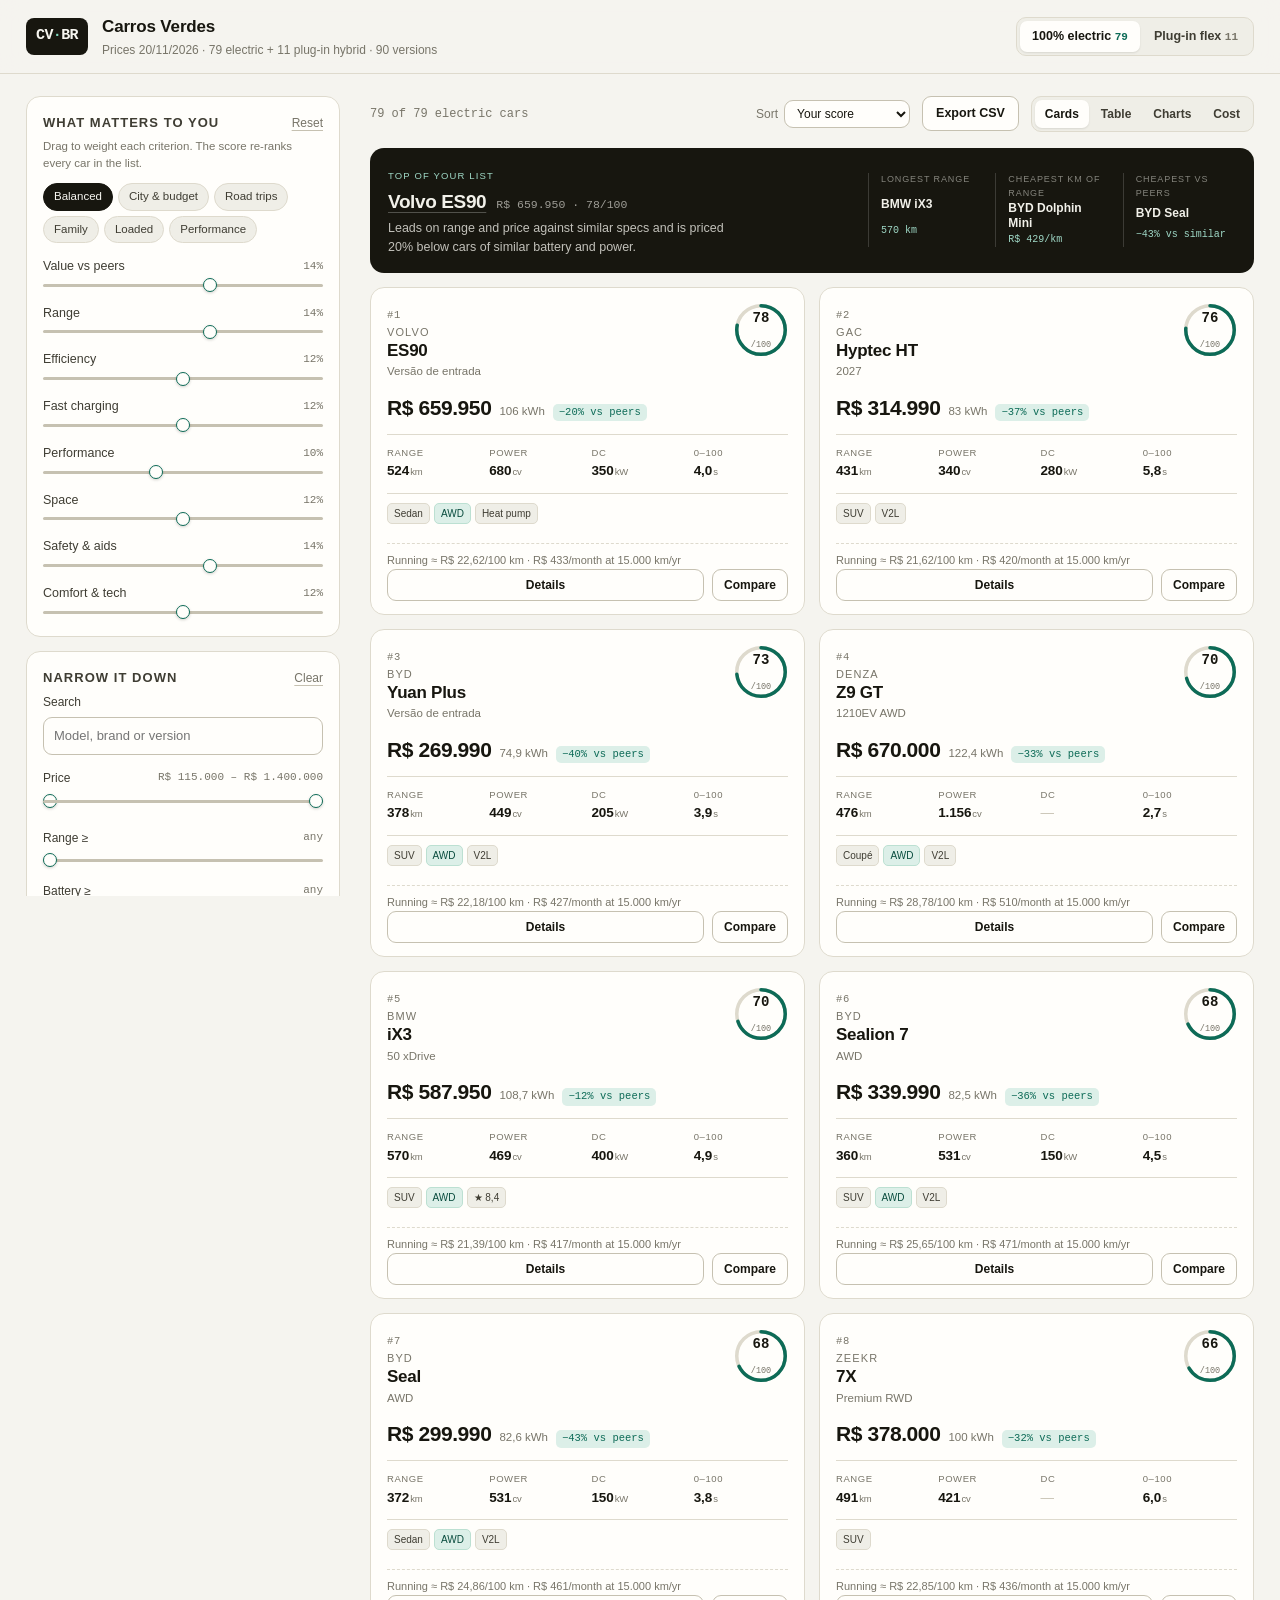
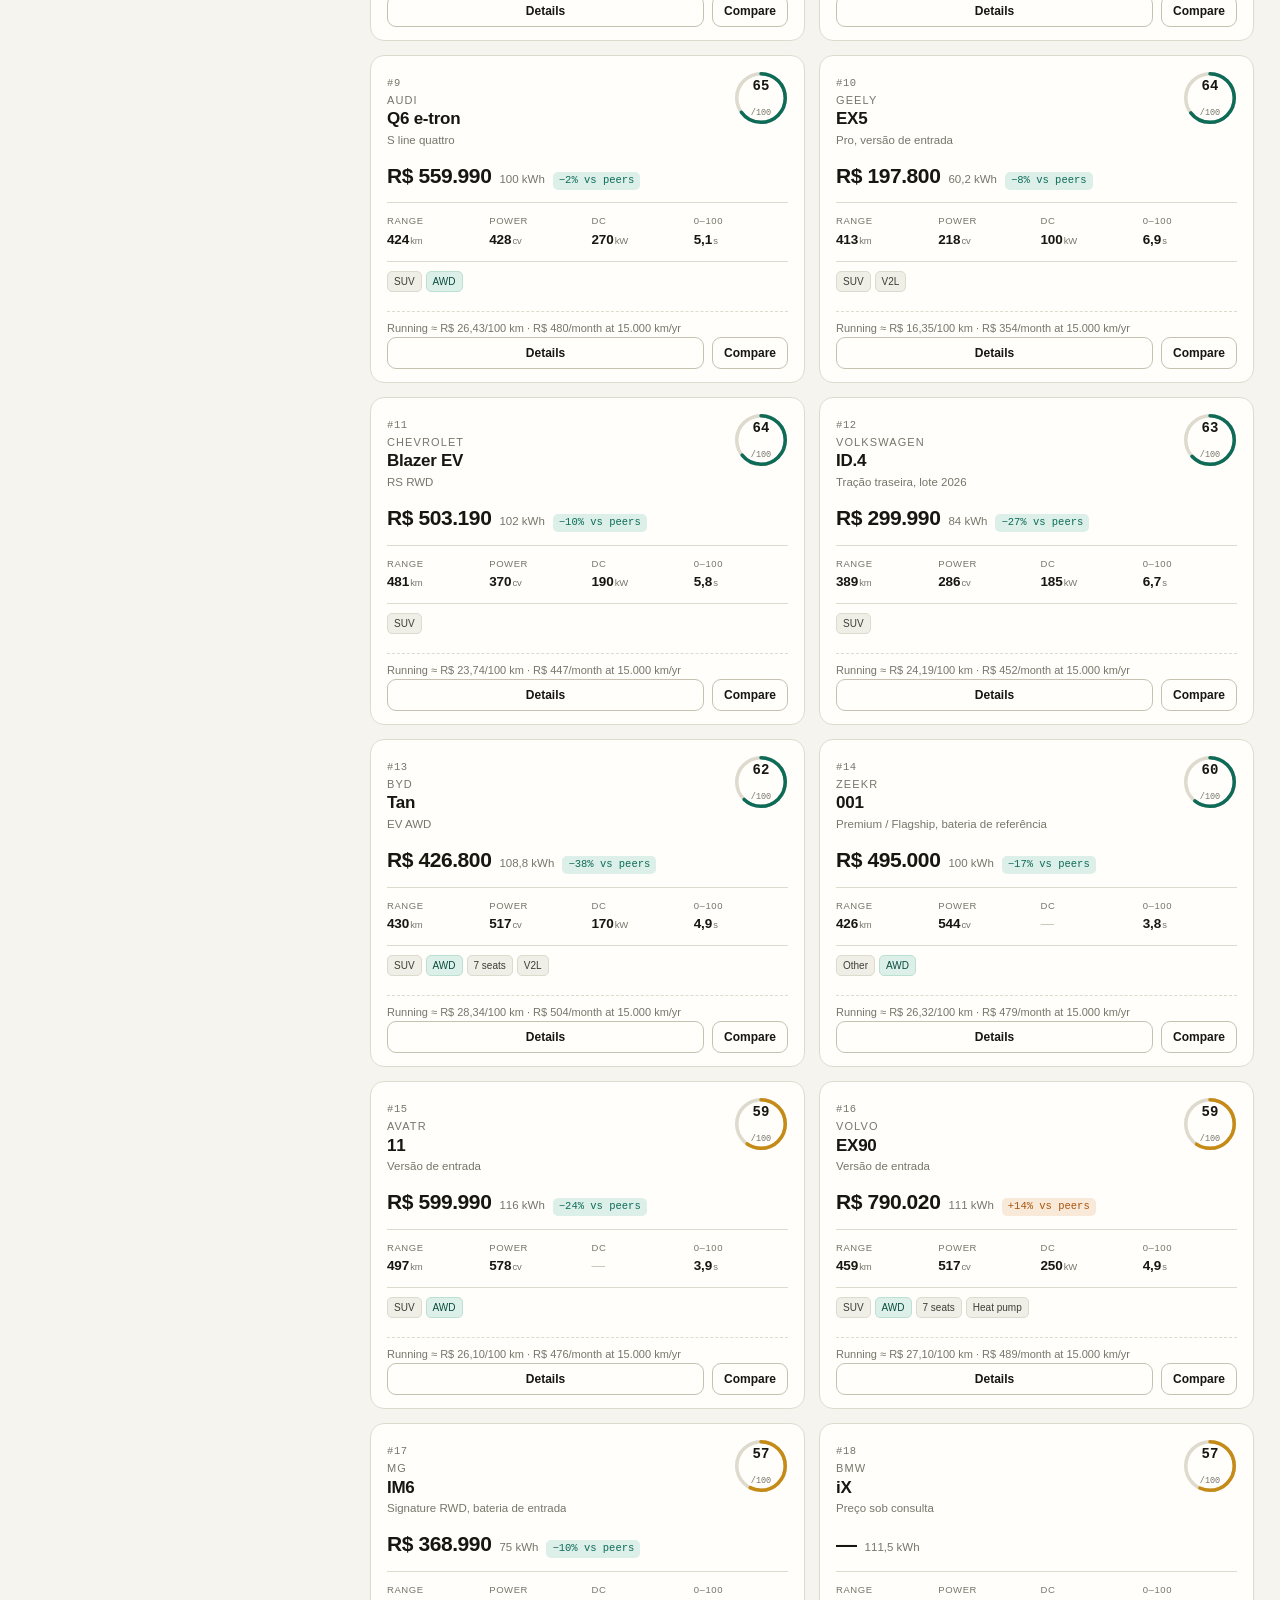
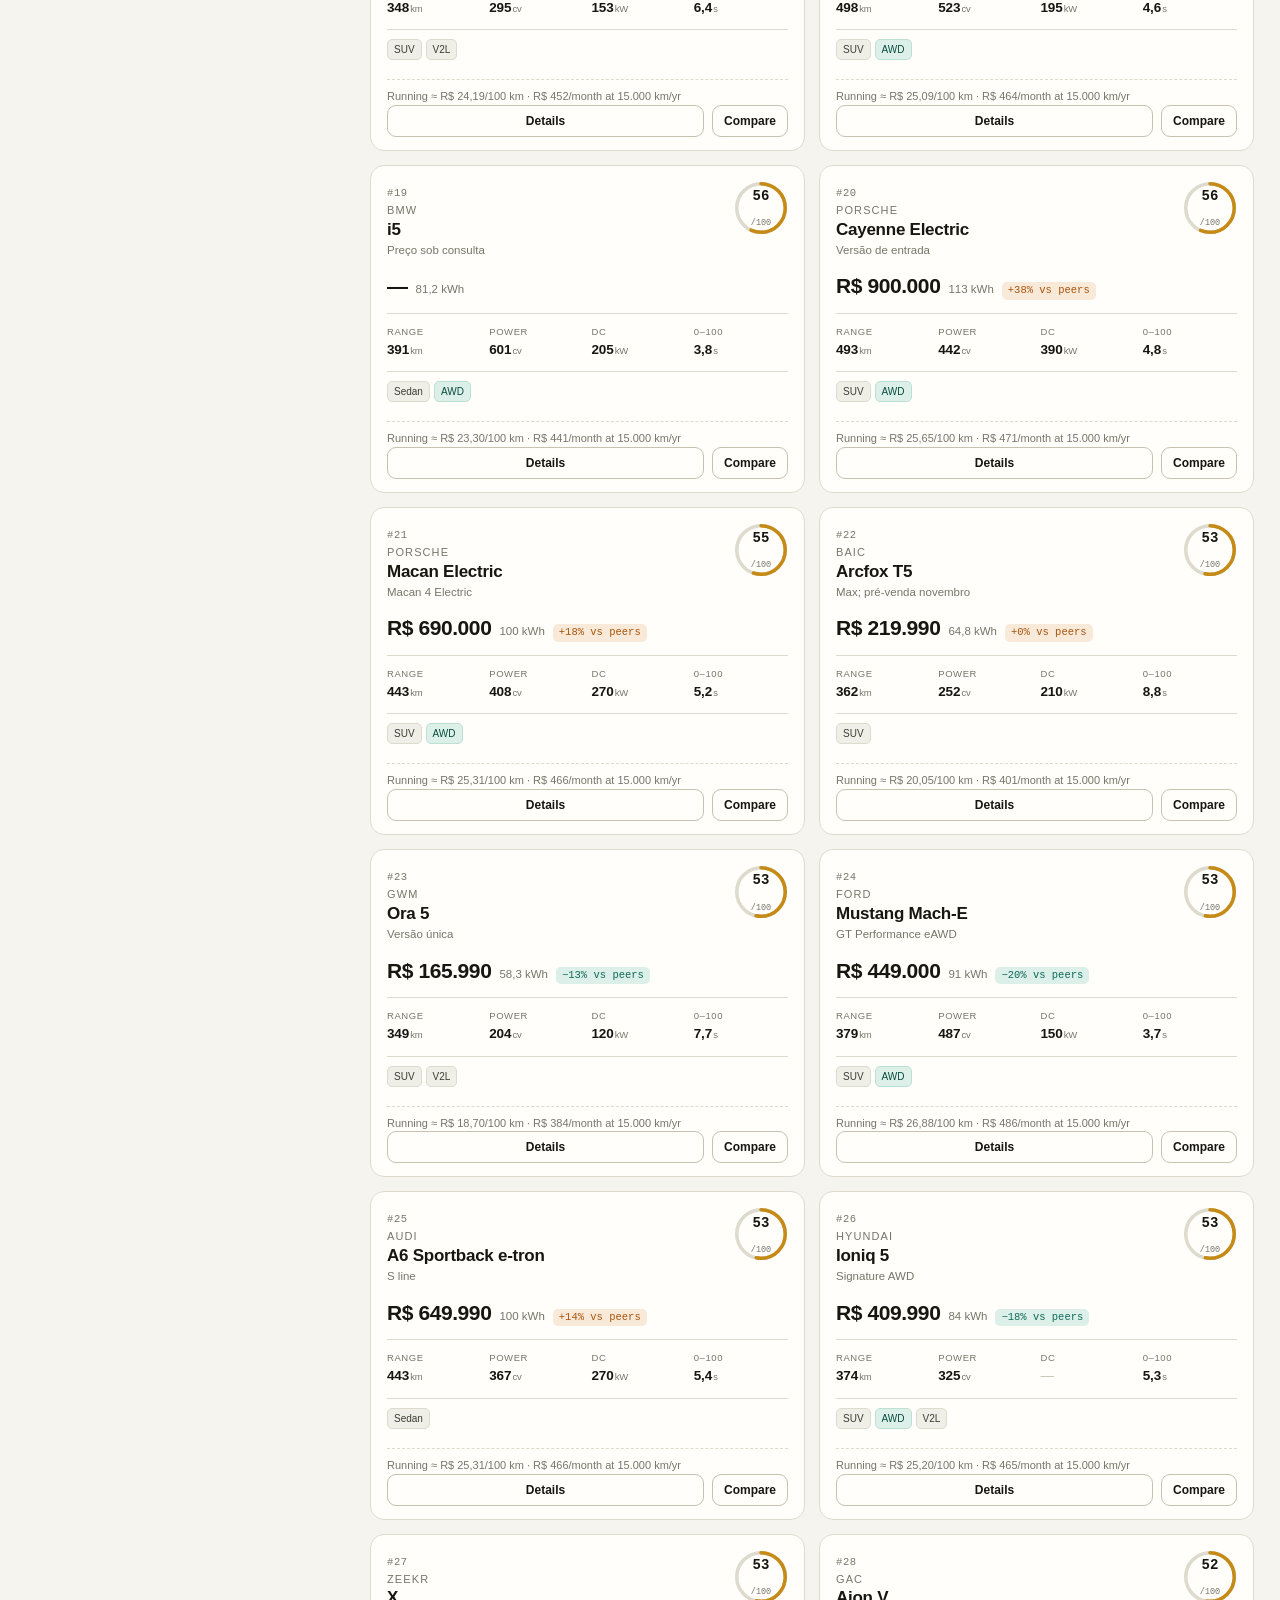
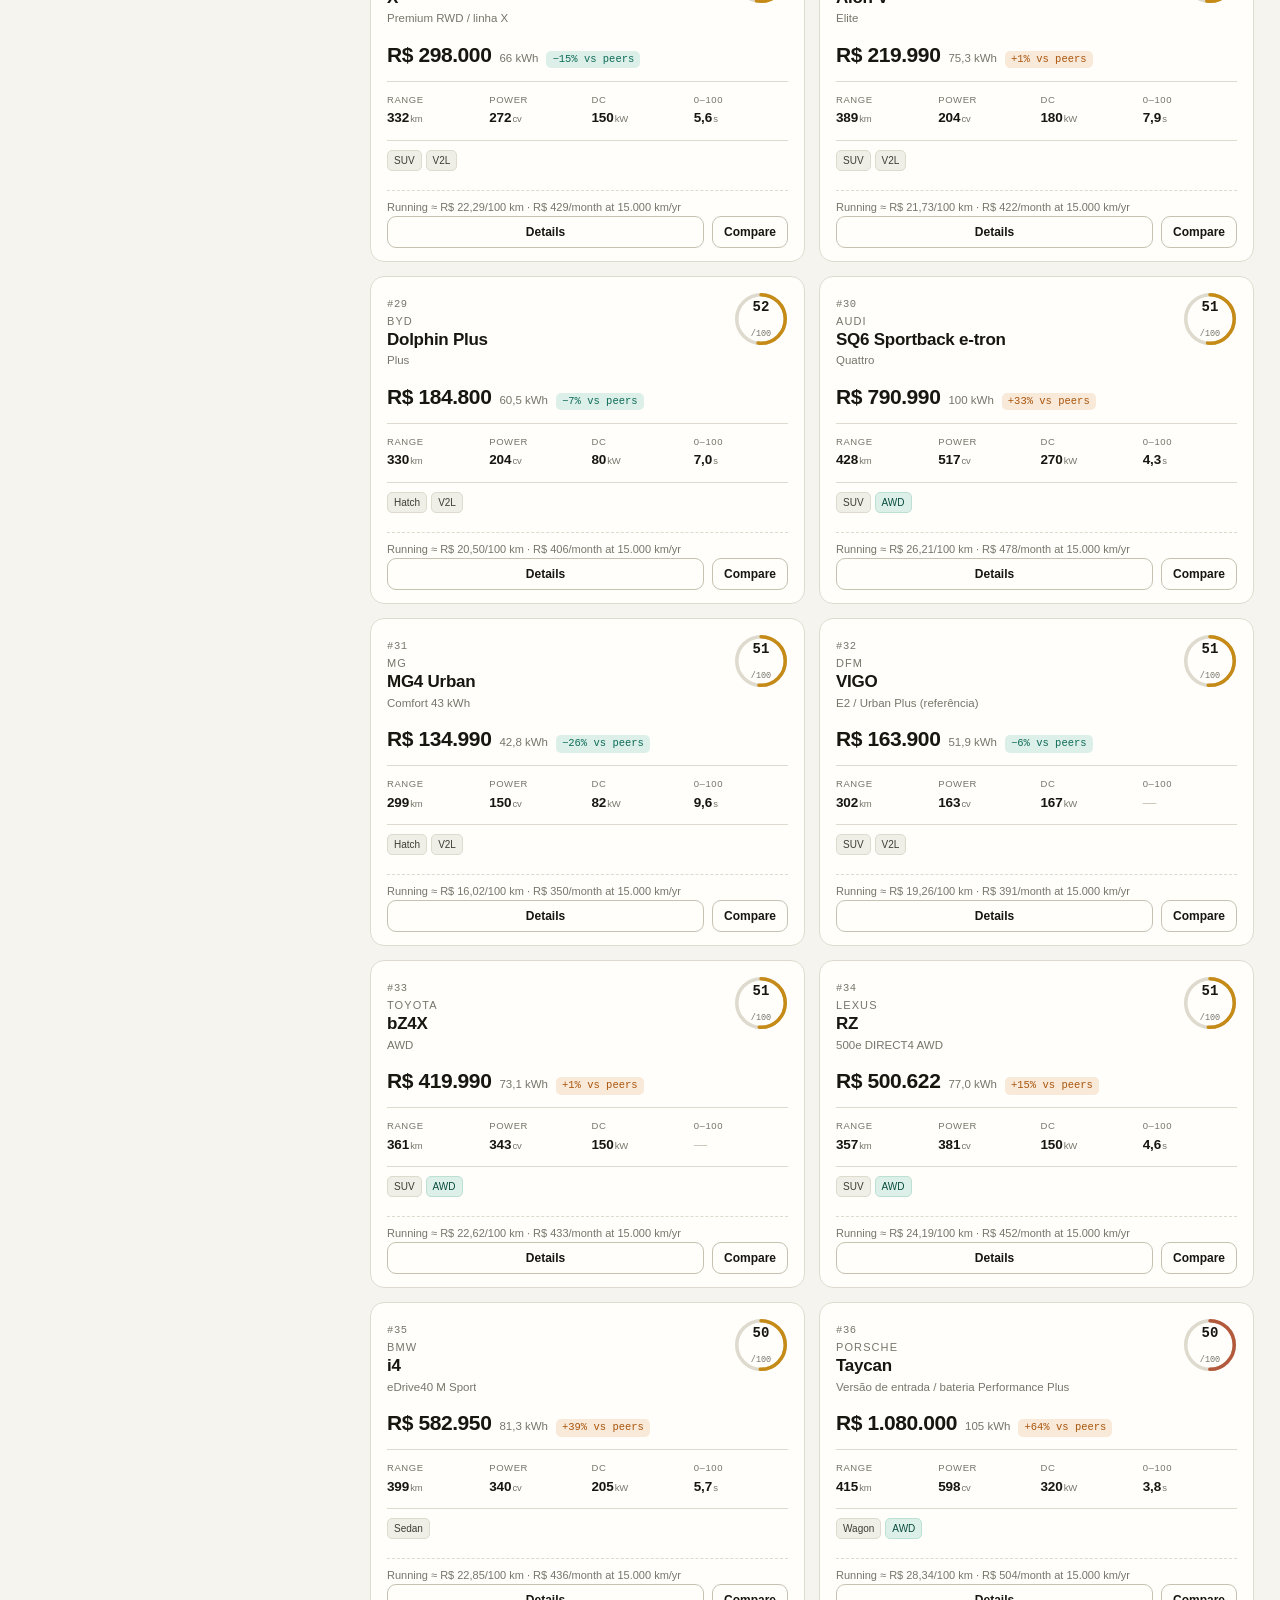
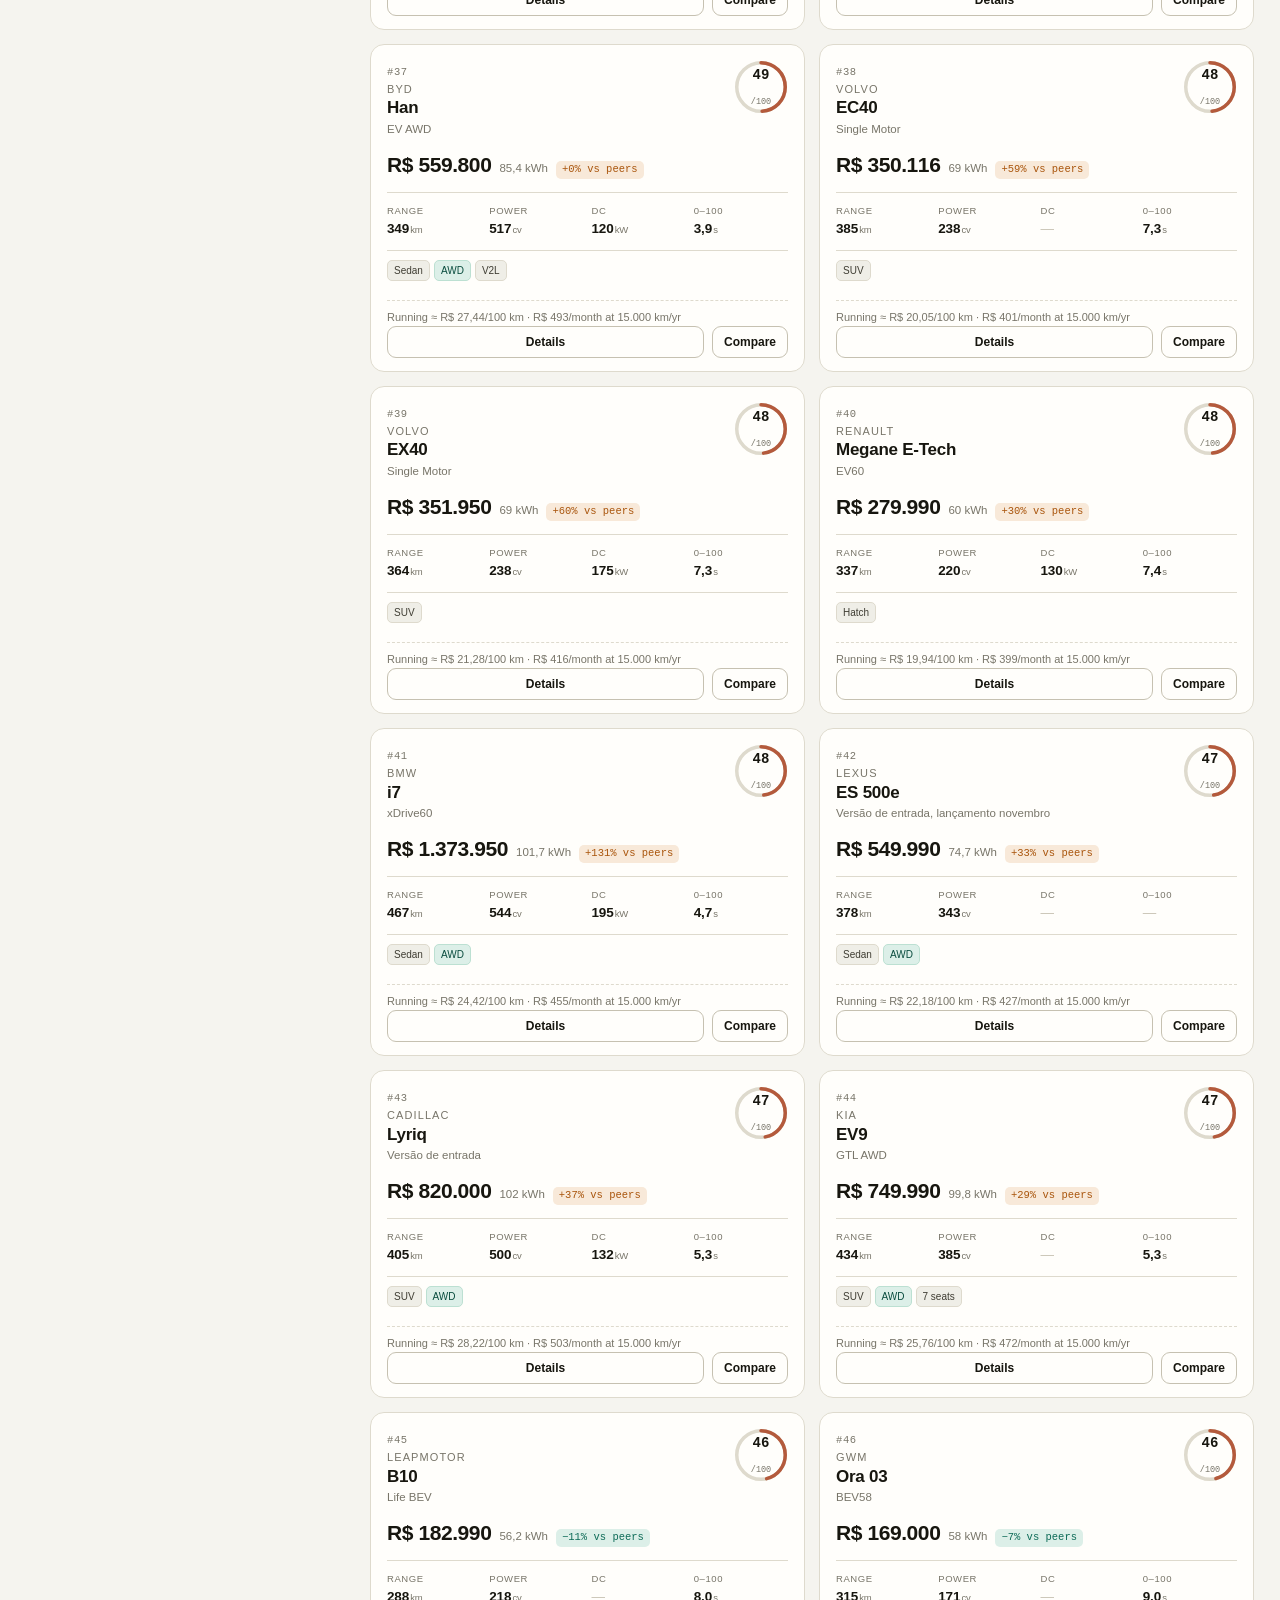
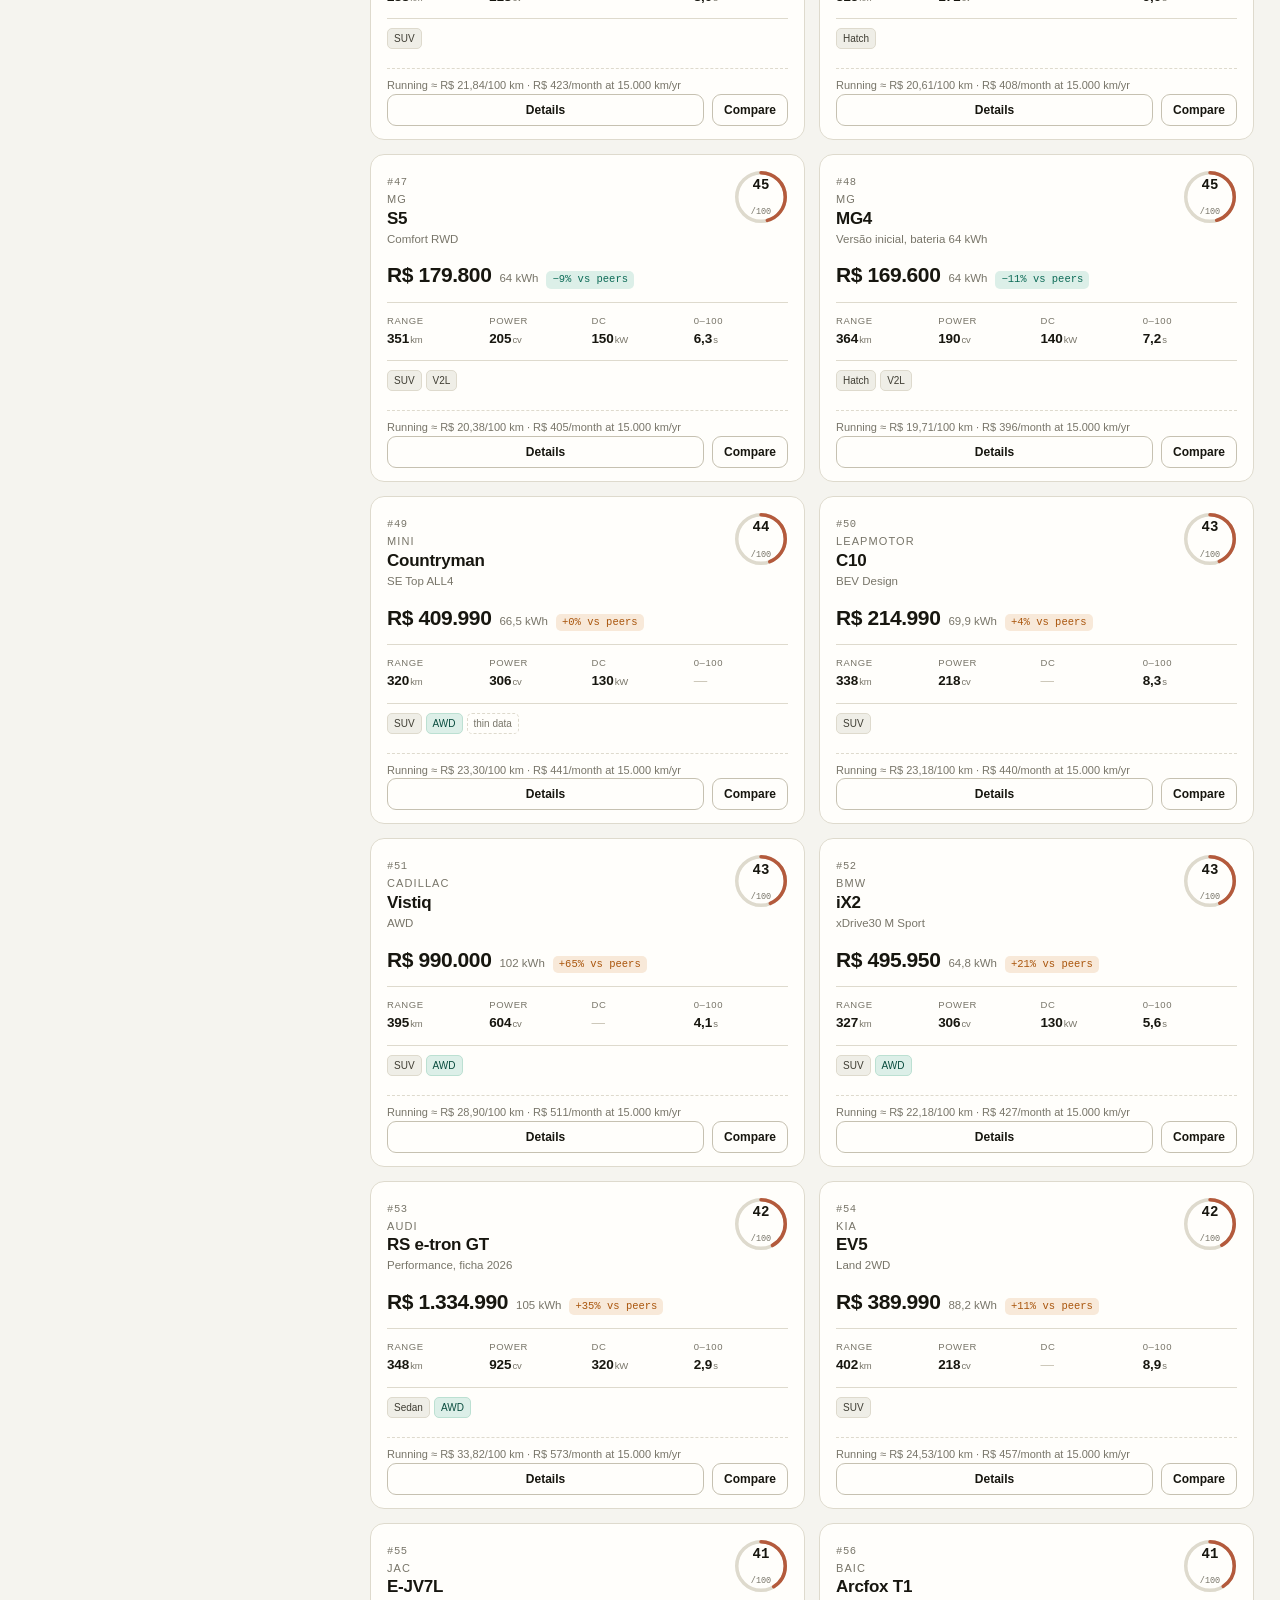
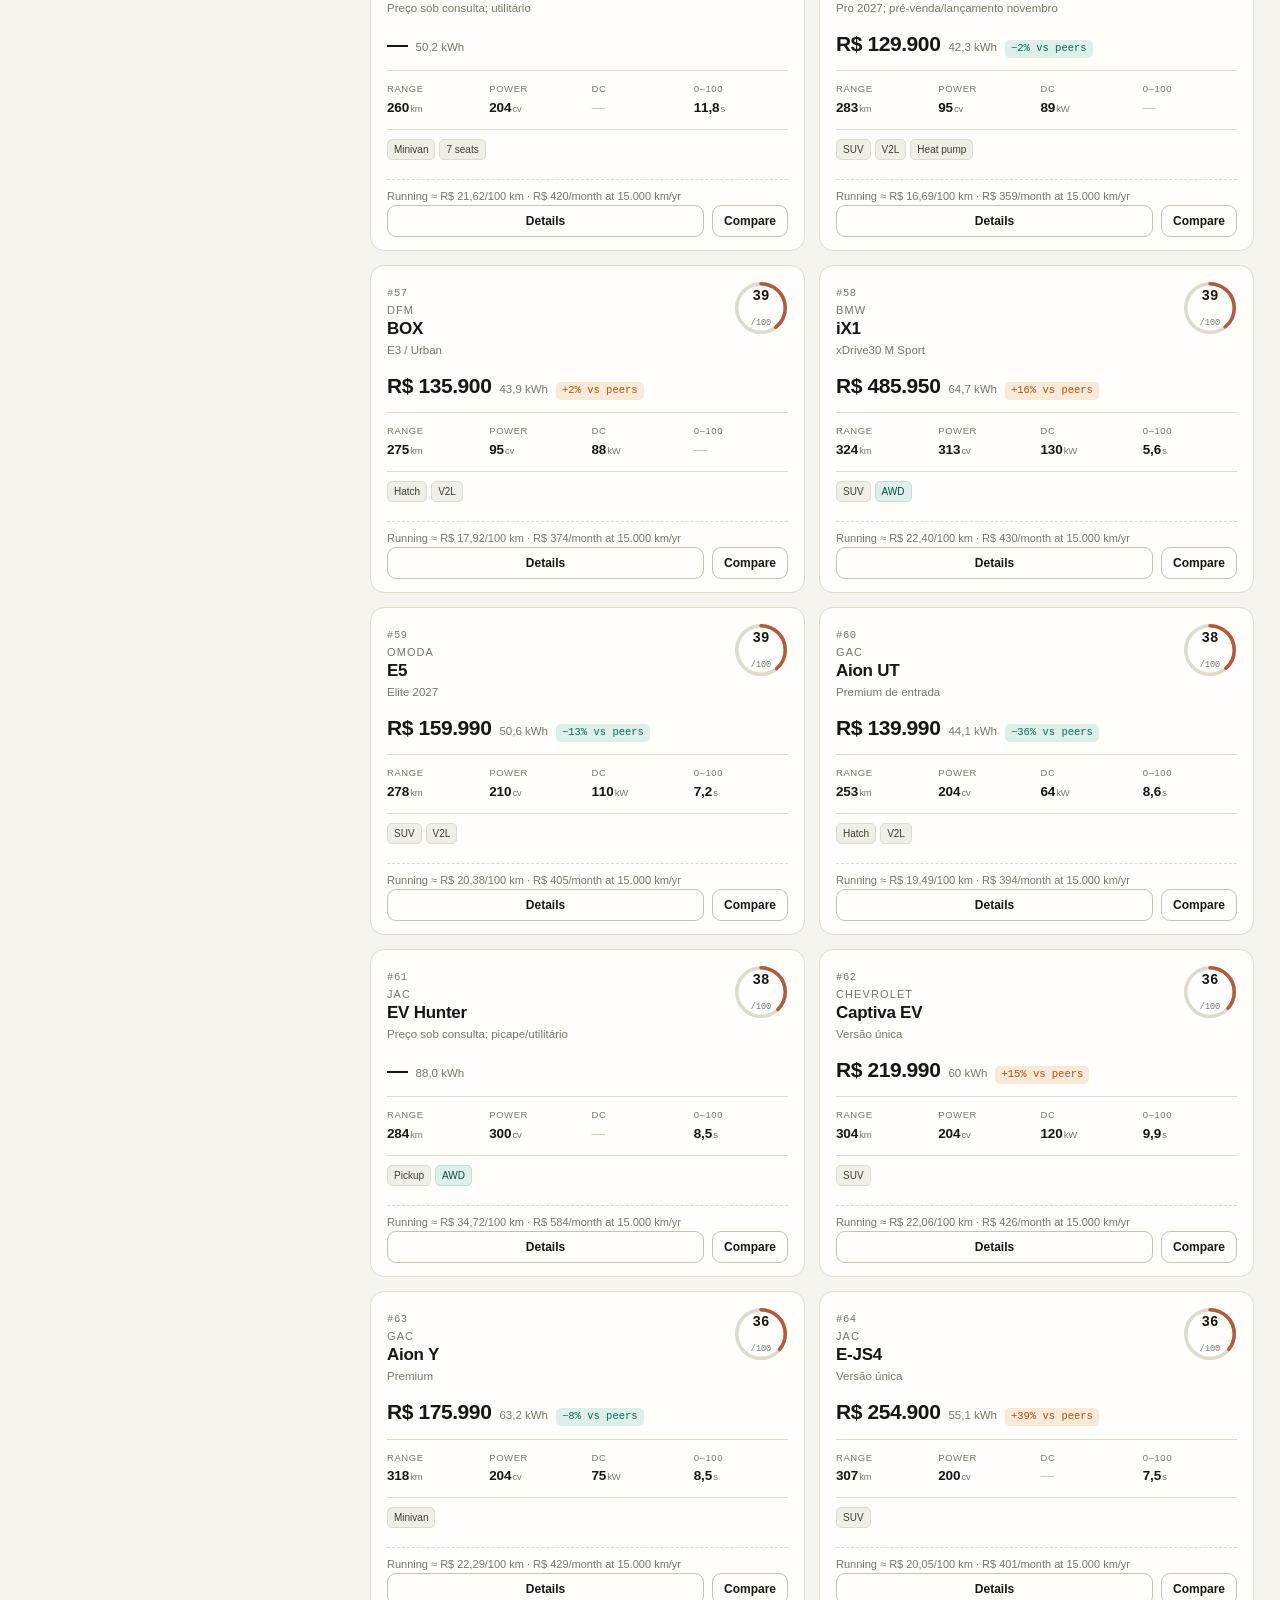
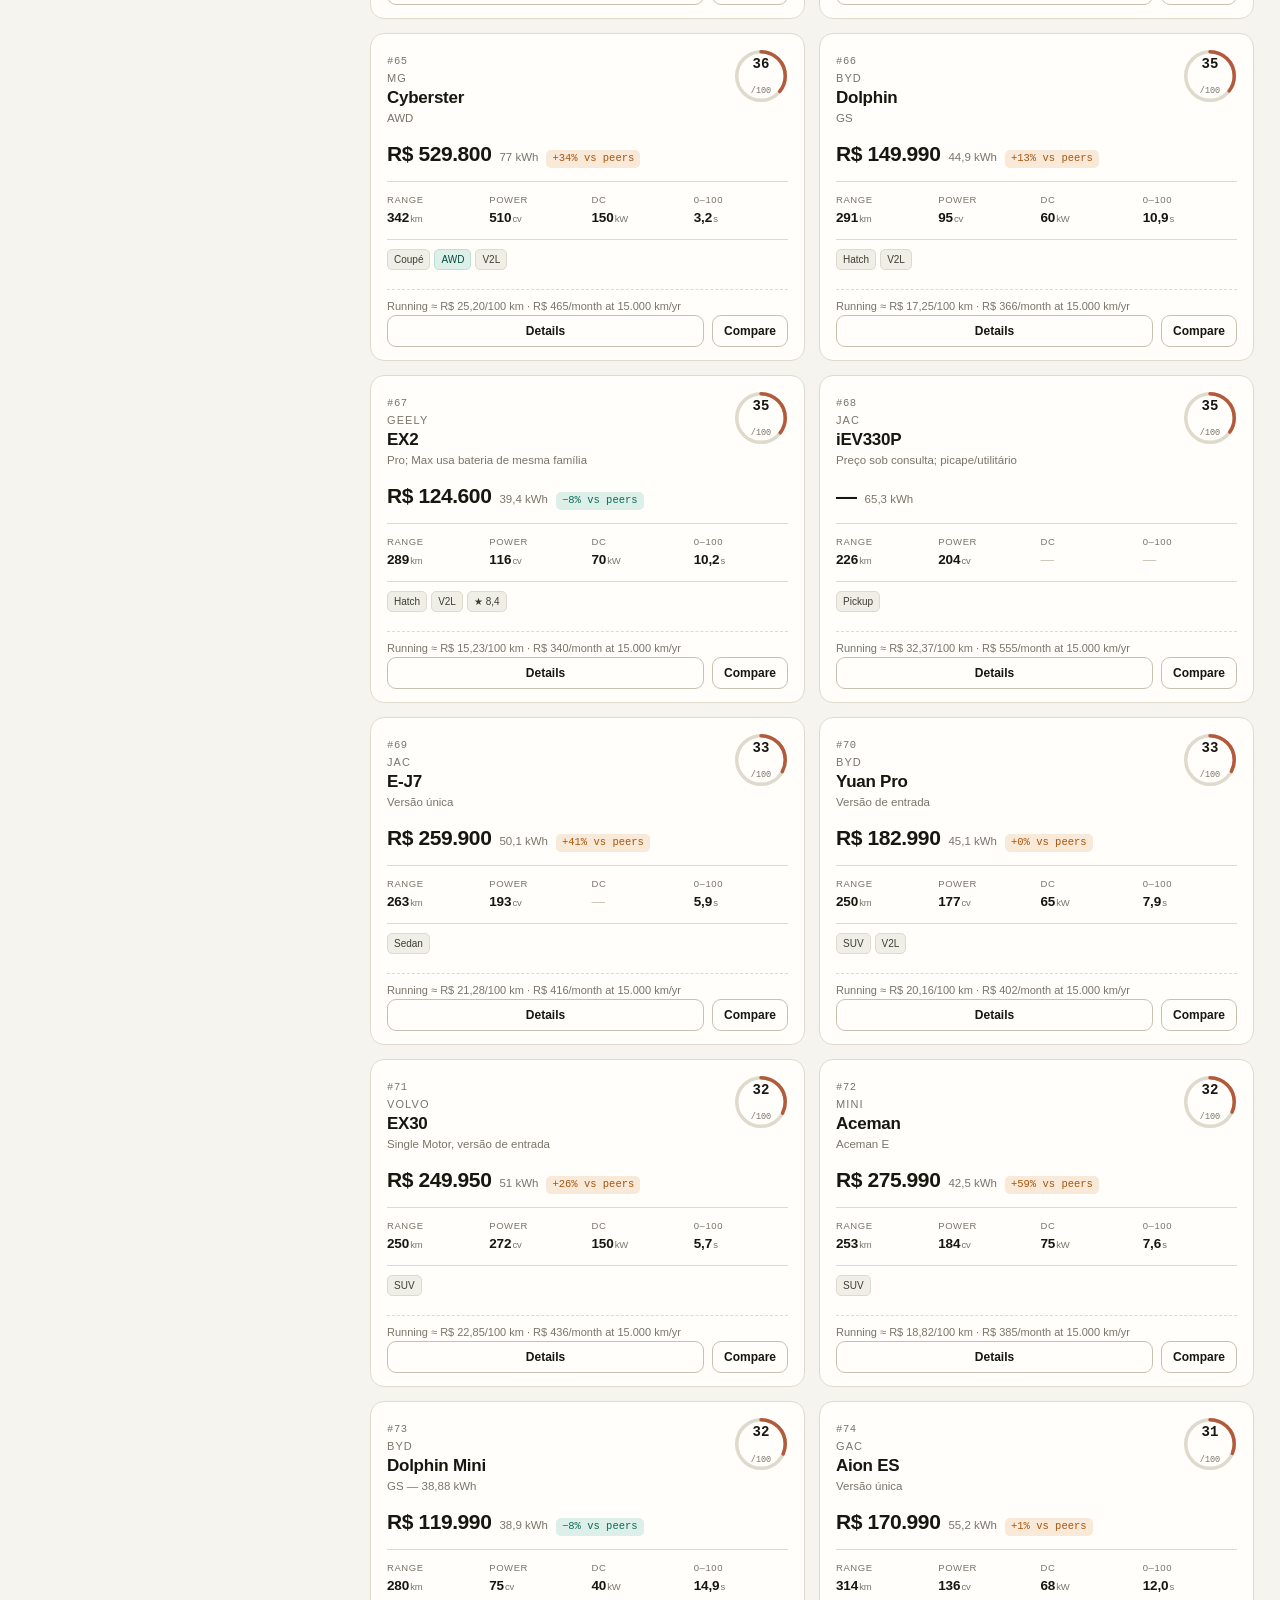
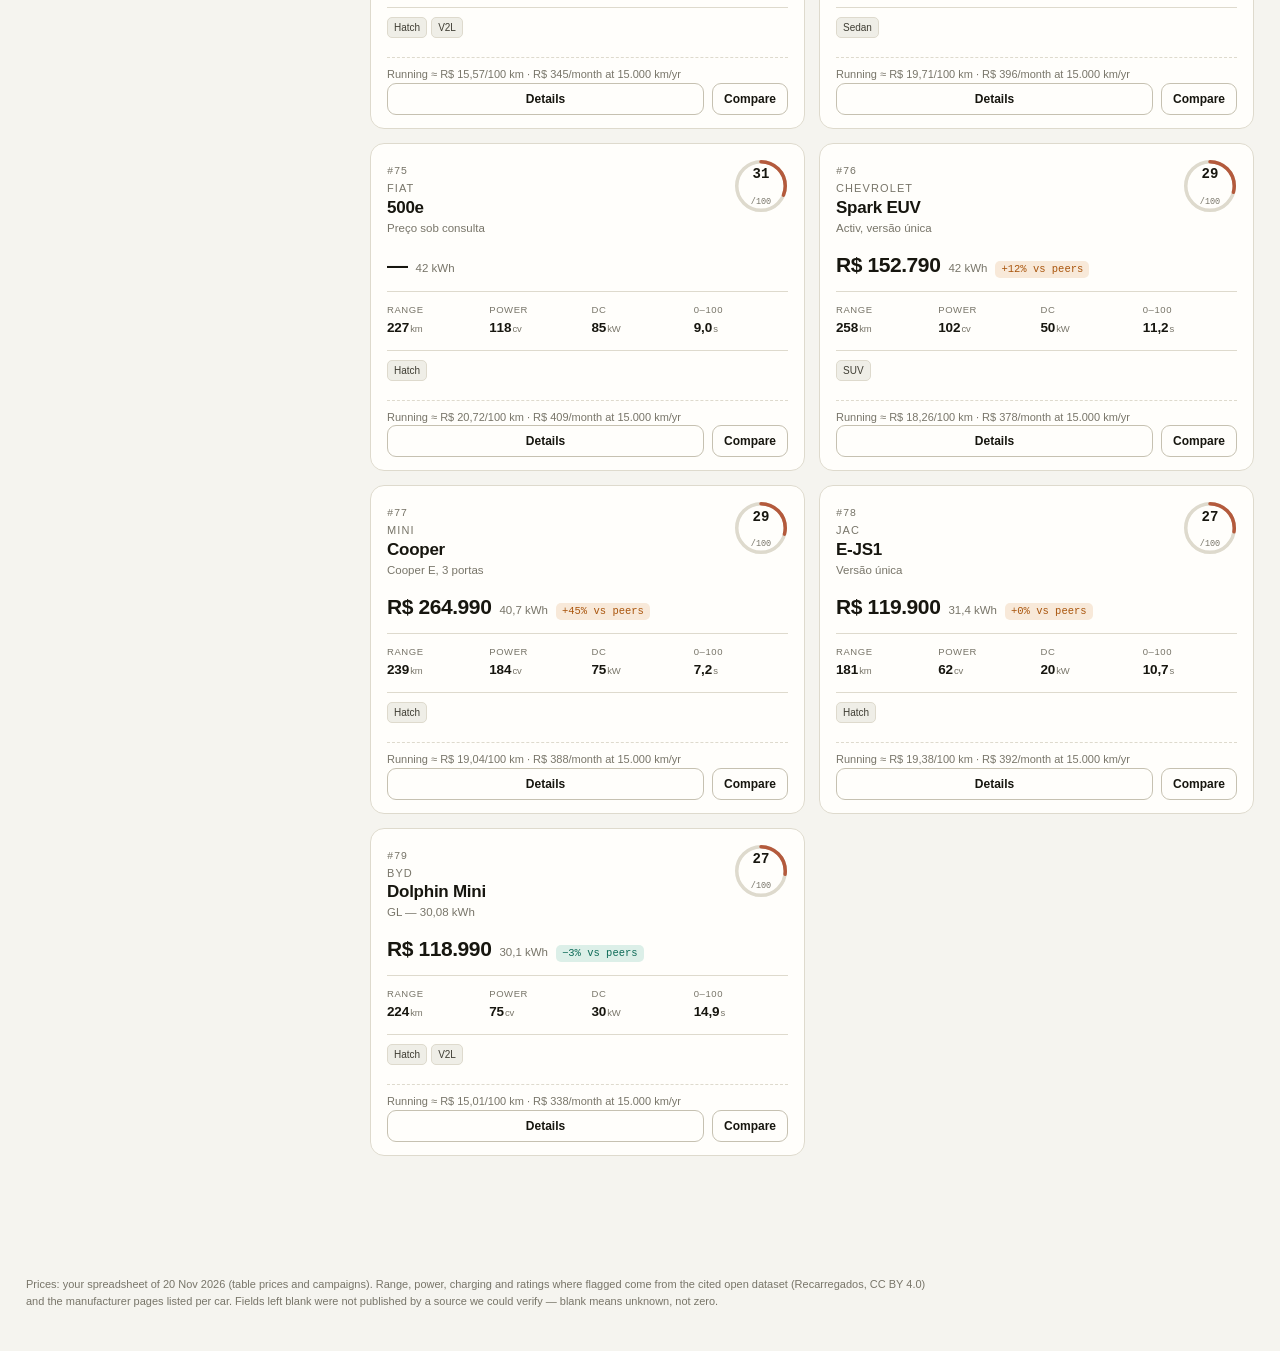
==== index.html @ 436d1337 "V1: comparador de elétricos e híbridos plug-in (interface em inglês)" ====
<!DOCTYPE html>
<html lang="en">
<head>
<meta charset="utf-8">
<meta name="viewport" content="width=device-width, initial-scale=1">
<title>Carros Verdes — every electric and plug-in hybrid in Brazil, one decision</title>
<link rel="stylesheet" href="styles.css">
</head>
<body>

<header class="topbar">
  <div class="topbar__lead">
    <div class="mark">CV<span>·</span>BR</div>
    <div class="topbar__title">
      <h1>Carros Verdes</h1>
      <p id="topbar-meta">Prices 20 Nov 2026 · loading…</p>
    </div>
  </div>

  <div class="topbar__controls">
    <div class="switch" id="dataset-switch" role="tablist" aria-label="Powertrain">
      <button role="tab" data-mode="BEV" class="is-active" aria-selected="true">100% electric <span id="count-bev"></span></button>
      <button role="tab" data-mode="PHEV" aria-selected="false">Plug-in flex <span id="count-phev"></span></button>
    </div>
    <button class="ghost-btn" id="btn-sidebar" aria-expanded="false">Filters</button>
  </div>
</header>

<div class="shell">

  <aside class="sidebar" id="sidebar">
    <section class="panel">
      <div class="panel__head">
        <h2>What matters to you</h2>
        <button class="link-btn" id="reset-weights">Reset</button>
      </div>
      <p class="hint">Drag to weight each criterion. The score re-ranks every car in the list.</p>
      <div class="presets" id="presets">
        <button data-preset="balanced">Balanced</button>
        <button data-preset="city">City &amp; budget</button>
        <button data-preset="road">Road trips</button>
        <button data-preset="family">Family</button>
        <button data-preset="loaded">Loaded</button>
        <button data-preset="fun">Performance</button>
      </div>
      <div class="weights" id="weights"></div>
    </section>

    <section class="panel">
      <div class="panel__head">
        <h2>Narrow it down</h2>
        <button class="link-btn" id="reset-filters">Clear</button>
      </div>

      <label class="field">
        <span>Search</span>
        <input type="search" id="f-search" placeholder="Model, brand or version">
      </label>

      <div class="field">
        <span>Price <b id="price-readout"></b></span>
        <div class="dual-range">
          <input type="range" id="f-price-min">
          <input type="range" id="f-price-max">
        </div>
      </div>

      <div class="field">
        <span>Range ≥ <b id="range-readout"></b></span>
        <input type="range" id="f-range" min="0" max="700" step="50" value="0">
      </div>

      <div class="field">
        <span>Battery ≥ <b id="battery-readout"></b></span>
        <input type="range" id="f-battery" min="0" max="120" step="5" value="0">
      </div>

      <div class="field">
        <span>DC charging ≥ <b id="dc-readout"></b></span>
        <input type="range" id="f-dc" min="0" max="350" step="25" value="0">
      </div>

      <div class="field">
        <span>Body</span>
        <div class="chips" id="f-body"></div>
      </div>

      <div class="field">
        <span>Brand</span>
        <div class="chips chips--scroll" id="f-brand"></div>
      </div>

      <div class="field">
        <span>Must have</span>
        <div class="chips" id="f-must"></div>
      </div>

      <div class="field">
        <span>Drivetrain</span>
        <div class="chips" id="f-traction"></div>
      </div>
    </section>
  </aside>

  <main class="main">
    <div class="toolbar">
      <div class="toolbar__left">
        <span class="result-count" id="result-count">—</span>
        <div class="active-chips" id="active-chips"></div>
      </div>
      <div class="toolbar__right">
        <label class="inline-field">
          <span>Sort</span>
          <select id="sort">
            <option value="score">Your score</option>
            <option value="price">Price ↑</option>
            <option value="price-desc">Price ↓</option>
            <option value="range">Range ↓</option>
            <option value="efficiency">Efficiency ↓</option>
            <option value="charging">Fast charging ↓</option>
            <option value="power">Power ↓</option>
            <option value="space">Space ↓</option>
            <option value="value">Value vs peers ↓</option>
            <option value="nota">Editorial rating ↓</option>
          </select>
        </label>
        <button class="ghost-btn" id="btn-export" title="Download the cars currently shown as a spreadsheet">Export CSV</button>
        <div class="switch switch--small" id="view-switch">
          <button data-view="cards" class="is-active">Cards</button>
          <button data-view="table">Table</button>
          <button data-view="charts">Charts</button>
          <button data-view="cost">Cost</button>
        </div>
      </div>
    </div>

    <section id="view-cards" class="view is-active"></section>
    <section id="view-table" class="view"></section>
    <section id="view-charts" class="view"></section>
    <section id="view-cost" class="view"></section>
  </main>
</div>

<div class="dock" id="dock" hidden>
  <div class="dock__tray" id="dock-tray"></div>
  <div class="dock__actions">
    <button class="ghost-btn" id="dock-clear">Clear</button>
    <button class="primary-btn" id="dock-compare">Compare <span id="dock-count">0</span></button>
  </div>
</div>

<div class="overlay" id="overlay" hidden>
  <div class="overlay__scrim" data-close></div>
  <div class="sheet" id="sheet" role="dialog" aria-modal="true" aria-label="Details"></div>
</div>

<footer class="foot">
  <p>Prices: your spreadsheet of 20 Nov 2026 (table prices and campaigns). Range, power, charging and ratings where flagged come from the cited open dataset (Recarregados, CC BY 4.0) and the manufacturer pages listed per car. Fields left blank were not published by a source we could verify — blank means unknown, not zero.</p>
</footer>

<script src="views.js"></script>
<script src="app.js"></script>
</body>
</html>
---- styles.css ----
:root {
  --bg: #f5f4ef;
  --surface: #fffefb;
  --surface-2: #efeee7;
  --ink: #17160f;
  --ink-2: #3f3d33;
  --muted: #787569;
  --line: #dedacd;
  --line-strong: #c6c1b1;
  --accent: #0d6b57;
  --accent-soft: #dcefe8;
  --best: #10724f;
  --warn: #a9550c;
  --shadow: 0 1px 2px rgba(23, 22, 15, .05), 0 8px 24px -16px rgba(23, 22, 15, .35);
  --radius: 14px;
  --mono: ui-monospace, "SF Mono", "JetBrains Mono", Menlo, monospace;
  --sans: -apple-system, BlinkMacSystemFont, "Segoe UI", Inter, Roboto, "Helvetica Neue", sans-serif;
}

* { box-sizing: border-box; }

[hidden] { display: none !important; }

html { -webkit-text-size-adjust: 100%; }

body {
  margin: 0;
  background: var(--bg);
  color: var(--ink);
  font-family: var(--sans);
  font-size: 14px;
  line-height: 1.5;
  -webkit-font-smoothing: antialiased;
}

h1, h2, h3, h4 { margin: 0; font-weight: 620; letter-spacing: -.01em; }

button { font: inherit; color: inherit; cursor: pointer; }

::selection { background: var(--accent-soft); color: var(--ink); }

/* ---------- top bar ---------- */

.topbar {
  position: sticky;
  top: 0;
  z-index: 40;
  display: flex;
  align-items: center;
  justify-content: space-between;
  gap: 24px;
  padding: 14px 26px;
  background: rgba(245, 244, 239, .92);
  backdrop-filter: blur(12px);
  border-bottom: 1px solid var(--line);
}

.topbar__lead { display: flex; align-items: center; gap: 14px; min-width: 0; }

.mark {
  font-family: var(--mono);
  font-size: 15px;
  font-weight: 700;
  letter-spacing: -.04em;
  padding: 7px 10px;
  border-radius: 8px;
  background: var(--ink);
  color: #f7f6f0;
  white-space: nowrap;
}
.mark span { color: #7fd8bd; }

.topbar__title h1 { font-size: 17px; }
.topbar__title p { margin: 1px 0 0; font-size: 12px; color: var(--muted); }

.topbar__controls { display: flex; align-items: center; gap: 10px; }

.switch {
  display: inline-flex;
  padding: 3px;
  gap: 2px;
  background: var(--surface-2);
  border: 1px solid var(--line);
  border-radius: 10px;
}

.switch button {
  border: 0;
  background: transparent;
  padding: 6px 12px;
  border-radius: 7px;
  font-size: 12.5px;
  font-weight: 550;
  color: var(--ink-2);
  white-space: nowrap;
  transition: background .15s, color .15s;
}

.switch button span { font-family: var(--mono); font-size: 11px; color: var(--muted); }

.switch button.is-active {
  background: var(--surface);
  color: var(--ink);
  box-shadow: 0 1px 2px rgba(23, 22, 15, .1);
}

.switch button.is-active span { color: var(--accent); }

.switch--small button { padding: 5px 10px; font-size: 12px; }

.ghost-btn {
  border: 1px solid var(--line-strong);
  background: var(--surface);
  padding: 7px 13px;
  border-radius: 9px;
  font-size: 12.5px;
  font-weight: 550;
  transition: border-color .15s, background .15s;
}
.ghost-btn:hover { border-color: var(--ink-2); }

.primary-btn {
  border: 0;
  background: var(--ink);
  color: #f7f6f0;
  padding: 9px 16px;
  border-radius: 9px;
  font-size: 13px;
  font-weight: 600;
  transition: background .15s, opacity .15s;
}
.primary-btn:hover { background: #2b2a20; }
.primary-btn:disabled { opacity: .4; cursor: not-allowed; }

.link-btn {
  border: 0;
  background: none;
  padding: 0;
  font-size: 12px;
  color: var(--muted);
  text-decoration: underline;
  text-underline-offset: 3px;
  text-decoration-color: var(--line-strong);
}
.link-btn:hover { color: var(--ink); }

#btn-sidebar { display: none; }

/* ---------- shell ---------- */

.shell {
  display: grid;
  grid-template-columns: 318px minmax(0, 1fr);
  gap: 26px;
  align-items: start;
  padding: 22px 26px 120px;
  max-width: 1760px;
  margin: 0 auto;
}

.sidebar {
  position: sticky;
  top: 78px;
  display: grid;
  gap: 14px;
  max-height: calc(100vh - 100px);
  overflow-y: auto;
  padding-right: 4px;
  scrollbar-width: thin;
}

.panel {
  background: var(--surface);
  border: 1px solid var(--line);
  border-radius: var(--radius);
  padding: 16px;
}

.panel__head {
  display: flex;
  align-items: baseline;
  justify-content: space-between;
  gap: 10px;
  margin-bottom: 6px;
}

.panel__head h2 { font-size: 13px; text-transform: uppercase; letter-spacing: .08em; color: var(--ink-2); }

.hint { margin: 0 0 12px; font-size: 11.5px; color: var(--muted); line-height: 1.45; }

.presets { display: flex; flex-wrap: wrap; gap: 5px; margin-bottom: 14px; }

.presets button {
  border: 1px solid var(--line);
  background: var(--surface-2);
  border-radius: 999px;
  padding: 4px 10px;
  font-size: 11.5px;
  color: var(--ink-2);
  transition: all .15s;
}
.presets button:hover { background: var(--accent-soft); border-color: #b9d9cc; }
.presets button.is-active { background: var(--ink); color: #f7f6f0; border-color: var(--ink); }

.weights { display: grid; gap: 11px; }

.weight-row { display: grid; grid-template-columns: 1fr auto; gap: 2px 8px; align-items: center; }
.weight-row__label { font-size: 12.5px; color: var(--ink-2); }
.weight-row__value {
  font-family: var(--mono);
  font-size: 11px;
  color: var(--muted);
  font-variant-numeric: tabular-nums;
}
.weight-row input { grid-column: 1 / -1; }

input[type="range"] {
  -webkit-appearance: none;
  appearance: none;
  width: 100%;
  height: 3px;
  border-radius: 2px;
  background: var(--line-strong);
  outline: none;
  margin: 6px 0;
}
input[type="range"]::-webkit-slider-thumb {
  -webkit-appearance: none;
  width: 14px;
  height: 14px;
  border-radius: 50%;
  background: var(--surface);
  border: 1.5px solid var(--accent);
  box-shadow: 0 1px 3px rgba(23, 22, 15, .2);
  cursor: grab;
}
input[type="range"]::-moz-range-thumb {
  width: 13px; height: 13px; border-radius: 50%;
  background: var(--surface); border: 1.5px solid var(--accent); cursor: grab;
}

.field { display: grid; gap: 6px; margin-bottom: 14px; }
.field > span { font-size: 12px; color: var(--ink-2); display: flex; justify-content: space-between; gap: 8px; }
.field > span b { font-family: var(--mono); font-weight: 500; font-size: 11px; color: var(--muted); font-variant-numeric: tabular-nums; }

.field input[type="search"], .inline-field select {
  border: 1px solid var(--line-strong);
  background: var(--surface);
  border-radius: 9px;
  padding: 8px 10px;
  font: inherit;
  font-size: 13px;
  color: var(--ink);
  width: 100%;
}
.field input[type="search"]:focus, .inline-field select:focus {
  outline: 2px solid var(--accent-soft);
  border-color: var(--accent);
}

.dual-range { position: relative; height: 22px; }
.dual-range input { position: absolute; left: 0; right: 0; top: 7px; margin: 0; pointer-events: none; }
.dual-range input::-webkit-slider-thumb { pointer-events: auto; }
.dual-range input::-moz-range-thumb { pointer-events: auto; }

.chips { display: flex; flex-wrap: wrap; gap: 5px; }
.chips--scroll { max-height: 116px; overflow-y: auto; }

.chips button {
  border: 1px solid var(--line);
  background: var(--surface-2);
  border-radius: 7px;
  padding: 4px 9px;
  font-size: 11.5px;
  color: var(--ink-2);
  transition: all .15s;
}
.chips button:hover { border-color: var(--line-strong); }
.chips button.is-active { background: var(--accent-soft); border-color: #a9d3c4; color: #0a4d3f; font-weight: 600; }

/* ---------- toolbar ---------- */

.main { min-width: 0; }

.toolbar {
  display: flex;
  align-items: center;
  justify-content: space-between;
  gap: 16px;
  flex-wrap: wrap;
  margin-bottom: 16px;
}

.toolbar__left { display: flex; align-items: center; gap: 10px; flex-wrap: wrap; }
.toolbar__right { display: flex; align-items: center; gap: 12px; flex-wrap: wrap; }

.result-count { font-family: var(--mono); font-size: 12px; color: var(--muted); white-space: nowrap; }

.inline-field { display: flex; align-items: center; gap: 6px; font-size: 12px; color: var(--muted); }
.inline-field select { width: auto; padding: 5px 8px; font-size: 12px; }

.active-chips { display: flex; gap: 5px; flex-wrap: wrap; }
.active-chips button {
  border: 1px solid var(--line);
  background: var(--surface);
  border-radius: 999px;
  padding: 2px 9px;
  font-size: 11px;
  color: var(--muted);
}
.active-chips button:hover { color: var(--ink); border-color: var(--line-strong); }

.view { display: none; }
.view.is-active { display: block; }

/* ---------- cards ---------- */

.cards {
  display: grid;
  grid-template-columns: repeat(auto-fill, minmax(322px, 1fr));
  gap: 14px;
}

.card {
  position: relative;
  display: flex;
  flex-direction: column;
  background: var(--surface);
  border: 1px solid var(--line);
  border-radius: var(--radius);
  padding: 15px 16px 13px;
  transition: border-color .15s, box-shadow .15s, transform .15s;
}
.card:hover { border-color: var(--line-strong); box-shadow: var(--shadow); }
.card.is-selected { border-color: var(--accent); box-shadow: 0 0 0 1px var(--accent); }

.card__top { display: flex; align-items: flex-start; justify-content: space-between; gap: 10px; }

.card__rank {
  font-family: var(--mono);
  font-size: 10.5px;
  color: var(--muted);
  letter-spacing: .06em;
}

.card__ident { min-width: 0; }
.card__brand { font-size: 11px; letter-spacing: .1em; text-transform: uppercase; color: var(--muted); }
.card__model { font-size: 17px; font-weight: 630; letter-spacing: -.015em; line-height: 1.2; margin: 1px 0 2px; }
.card__version { font-size: 11.5px; color: var(--muted); overflow: hidden; text-overflow: ellipsis; display: -webkit-box; -webkit-line-clamp: 2; -webkit-box-orient: vertical; }

.ring { flex: none; width: 54px; height: 54px; position: relative; }
.ring svg { transform: rotate(-90deg); display: block; }
.ring__num {
  position: absolute; inset: 0;
  display: grid; place-items: center;
  font-family: var(--mono); font-size: 14px; font-weight: 600;
  font-variant-numeric: tabular-nums;
}
.ring__num small { font-size: 8.5px; color: var(--muted); font-weight: 500; }

.card__price { display: flex; align-items: baseline; gap: 8px; margin: 11px 0 2px; }
.card__price strong { font-size: 21px; font-weight: 640; letter-spacing: -.02em; font-variant-numeric: tabular-nums; }
.card__price span { font-size: 11.5px; color: var(--muted); }
.card__price em {
  font-style: normal; font-family: var(--mono); font-size: 10.5px;
  color: var(--accent); background: var(--accent-soft);
  padding: 1px 6px; border-radius: 5px;
}
.card__price em.is-penalty { color: var(--warn); background: #f8e9d9; }

.card__stats {
  display: grid;
  grid-template-columns: repeat(4, 1fr);
  gap: 8px;
  padding: 11px 0;
  margin: 9px 0;
  border-top: 1px solid var(--line);
  border-bottom: 1px solid var(--line);
}

.stat { display: grid; gap: 1px; }
.stat__label { font-size: 9.5px; text-transform: uppercase; letter-spacing: .06em; color: var(--muted); white-space: nowrap; overflow: hidden; text-overflow: ellipsis; }
.stat__value { font-size: 13.5px; font-weight: 600; font-variant-numeric: tabular-nums; letter-spacing: -.01em; }
.stat__value.is-missing { color: var(--line-strong); font-weight: 500; }
.stat__value small { font-size: 9.5px; font-weight: 500; color: var(--muted); margin-left: 1px; }

.card__badges { display: flex; flex-wrap: wrap; gap: 4px; margin-bottom: 10px; min-height: 19px; }

.badge {
  font-size: 10px;
  padding: 2px 6px;
  border-radius: 5px;
  background: var(--surface-2);
  color: var(--ink-2);
  border: 1px solid var(--line);
  white-space: nowrap;
}
.badge--accent { background: var(--accent-soft); border-color: #bce0d2; color: #0a4d3f; }
.badge--warn { background: #f8ecdf; border-color: #eccfb2; color: #8a4406; }
.badge--thin { background: transparent; border-style: dashed; color: var(--muted); }

.card__actions { display: flex; align-items: center; gap: 8px; margin-top: auto; }
.card__actions .ghost-btn { flex: 1; justify-content: center; font-size: 12px; padding: 6px 10px; }

.pick {
  display: inline-flex; align-items: center; gap: 6px;
  border: 1px solid var(--line-strong); background: var(--surface);
  border-radius: 9px; padding: 6px 11px; font-size: 12px; font-weight: 550;
  transition: all .15s;
}
.pick:hover { border-color: var(--accent); }
.pick.is-on { background: var(--ink); border-color: var(--ink); color: #f7f6f0; }
.pick.is-on::before { content: "✓"; font-size: 10px; }
.pick:disabled { opacity: .4; cursor: not-allowed; }

.card__note {
  margin-top: 9px; padding-top: 9px; border-top: 1px dashed var(--line);
  font-size: 11px; color: var(--muted); line-height: 1.45;
}

/* ---------- table view ---------- */

.table-wrap {
  background: var(--surface);
  border: 1px solid var(--line);
  border-radius: var(--radius);
  overflow: auto;
  max-height: calc(100vh - 190px);
}

table.grid { border-collapse: separate; border-spacing: 0; width: 100%; font-size: 12px; }

table.grid th, table.grid td { padding: 7px 10px; text-align: right; white-space: nowrap; }
table.grid th:first-child, table.grid td:first-child { text-align: left; }

table.grid thead th {
  position: sticky; top: 0; z-index: 2;
  background: var(--surface-2);
  border-bottom: 1px solid var(--line-strong);
  font-size: 10.5px; text-transform: uppercase; letter-spacing: .05em;
  color: var(--muted); font-weight: 600;
}

table.grid tbody tr:hover td { background: #faf9f4; }
table.grid tbody tr.is-selected td { background: var(--accent-soft); }
table.grid td { border-bottom: 1px solid var(--line); font-variant-numeric: tabular-nums; }
table.grid td.name { font-variant-numeric: normal; }
table.grid td.name b { font-weight: 620; }
table.grid td.name span { color: var(--muted); font-size: 11px; }
table.grid th.num, table.grid td.num { font-family: var(--mono); font-size: 11.5px; }
table.grid .cell-link { border: 0; background: none; padding: 0; text-align: left; }

/* ---------- charts ---------- */

.chart-card {
  background: var(--surface);
  border: 1px solid var(--line);
  border-radius: var(--radius);
  padding: 18px;
  margin-bottom: 14px;
}
.chart-card h3 { font-size: 14px; margin-bottom: 2px; }
.chart-card p.sub { margin: 0 0 14px; font-size: 11.5px; color: var(--muted); }

.scatter { width: 100%; height: auto; display: block; overflow: visible; }
.scatter text { font-family: var(--sans); font-size: 10px; fill: var(--muted); }
.scatter .grid-line { stroke: var(--line); stroke-width: 1; }
.scatter .axis { stroke: var(--line-strong); stroke-width: 1; }
.scatter .dot { cursor: pointer; transition: opacity .15s; }
.scatter .dot:hover { opacity: .75; }
.scatter .dot-label { font-size: 9px; fill: var(--ink-2); font-weight: 550; pointer-events: none; }

.legend { display: flex; flex-wrap: wrap; gap: 12px; font-size: 11px; color: var(--muted); margin-top: 8px; }
.legend i { display: inline-block; width: 8px; height: 8px; border-radius: 50%; margin-right: 5px; }

.bars { display: grid; gap: 6px; }
.bar-row { display: grid; grid-template-columns: 190px 1fr 76px; align-items: center; gap: 10px; font-size: 12px; }
.bar-row__name { overflow: hidden; text-overflow: ellipsis; white-space: nowrap; }
.bar-row__track { display: block; background: var(--surface-2); border-radius: 4px; height: 15px; overflow: hidden; }
.bar-row__fill { display: block; height: 100%; background: var(--accent); border-radius: 4px; }
.bar-row__value { text-align: right; font-family: var(--mono); font-size: 11px; color: var(--ink-2); font-variant-numeric: tabular-nums; }

/* ---------- cost view ---------- */

.cost-grid { display: grid; grid-template-columns: 300px minmax(0, 1fr); gap: 14px; align-items: start; }

.cost-inputs { display: grid; gap: 12px; }
.cost-inputs label { display: grid; gap: 5px; font-size: 12px; color: var(--ink-2); }
.cost-inputs label b { font-family: var(--mono); font-size: 11px; color: var(--muted); font-weight: 500; float: right; }
.cost-inputs input[type="number"] {
  border: 1px solid var(--line-strong); border-radius: 9px;
  padding: 7px 10px; font: inherit; font-size: 13px;
  font-variant-numeric: tabular-nums; background: var(--surface); width: 100%;
}

/* ---------- dock ---------- */

.dock {
  position: fixed; left: 50%; bottom: 18px; transform: translateX(-50%);
  z-index: 45;
  display: flex; align-items: center; gap: 14px;
  padding: 9px 9px 9px 14px;
  background: rgba(23, 22, 15, .96);
  color: #f2f1ea;
  border-radius: 14px;
  box-shadow: 0 18px 40px -20px rgba(0, 0, 0, .6);
  max-width: min(1120px, calc(100vw - 36px));
  backdrop-filter: blur(8px);
}

.dock__tray { display: flex; gap: 6px; overflow-x: auto; scrollbar-width: none; }
.dock__tray::-webkit-scrollbar { display: none; }

.dock-chip {
  display: inline-flex; align-items: center; gap: 7px;
  background: rgba(255, 255, 255, .1);
  border: 1px solid rgba(255, 255, 255, .16);
  border-radius: 8px; padding: 5px 8px;
  font-size: 11.5px; white-space: nowrap;
}
.dock-chip button { border: 0; background: none; color: rgba(255, 255, 255, .55); font-size: 13px; line-height: 1; padding: 0 0 0 2px; }
.dock-chip button:hover { color: #fff; }

.dock__actions { display: flex; align-items: center; gap: 8px; flex: none; }
.dock .ghost-btn { background: transparent; border-color: rgba(255, 255, 255, .2); color: #f2f1ea; }
.dock .ghost-btn:hover { border-color: rgba(255, 255, 255, .5); }
.dock .primary-btn { background: #f2f1ea; color: #17160f; }
.dock .primary-btn:hover { background: #fff; }

/* ---------- overlay ---------- */

.overlay { position: fixed; inset: 0; z-index: 60; display: grid; }
.overlay__scrim { position: absolute; inset: 0; background: rgba(23, 22, 15, .42); backdrop-filter: blur(2px); }

.sheet {
  position: relative;
  margin: auto;
  background: var(--surface);
  border-radius: 16px;
  box-shadow: 0 30px 80px -30px rgba(0, 0, 0, .55);
  width: min(1180px, calc(100vw - 40px));
  max-height: calc(100vh - 48px);
  overflow: auto;
  animation: rise .18s ease-out;
}

@keyframes rise { from { opacity: 0; transform: translateY(8px); } to { opacity: 1; transform: none; } }

.sheet--drawer {
  margin-left: auto; margin-right: 0;
  height: 100vh; max-height: 100vh;
  width: min(560px, 100vw);
  border-radius: 0;
  animation: slide .2s ease-out;
}
@keyframes slide { from { transform: translateX(24px); opacity: .6; } to { transform: none; opacity: 1; } }

.sheet__head {
  position: sticky; top: 0; z-index: 3;
  display: flex; align-items: flex-start; justify-content: space-between; gap: 16px;
  padding: 18px 22px 14px;
  background: var(--surface);
  border-bottom: 1px solid var(--line);
}
.sheet__head h2 { font-size: 19px; letter-spacing: -.02em; }
.sheet__head p { margin: 2px 0 0; font-size: 12px; color: var(--muted); }

.close-btn {
  border: 1px solid var(--line-strong); background: var(--surface);
  width: 30px; height: 30px; border-radius: 8px;
  font-size: 15px; line-height: 1; color: var(--muted); flex: none;
}
.close-btn:hover { color: var(--ink); border-color: var(--ink-2); }

.sheet__body { padding: 18px 22px 26px; }

/* detail */

.detail-hero {
  display: grid; grid-template-columns: 1fr auto; gap: 16px;
  padding: 0 0 16px; border-bottom: 1px solid var(--line); margin-bottom: 16px;
}
.detail-price { font-size: 27px; font-weight: 650; letter-spacing: -.03em; font-variant-numeric: tabular-nums; }
.detail-price small { font-size: 12px; color: var(--muted); font-weight: 500; letter-spacing: 0; }

.kv-grid { display: grid; grid-template-columns: repeat(auto-fill, minmax(150px, 1fr)); gap: 12px; }

.kv { display: grid; gap: 1px; }
.kv__label { font-size: 10px; text-transform: uppercase; letter-spacing: .06em; color: var(--muted); }
.kv__value { font-size: 14px; font-weight: 580; font-variant-numeric: tabular-nums; }
.kv__value.is-missing { color: var(--line-strong); font-weight: 500; }
.kv__value small { font-size: 10px; font-weight: 500; color: var(--muted); }

.spec-section { margin-top: 20px; }
.spec-section h4 {
  font-size: 11px; text-transform: uppercase; letter-spacing: .08em;
  color: var(--muted); margin-bottom: 10px; padding-bottom: 6px; border-bottom: 1px solid var(--line);
}

.notes {
  margin-top: 18px; padding: 12px 14px;
  background: var(--surface-2); border-radius: 10px;
  font-size: 12px; color: var(--ink-2); line-height: 1.55;
}
.notes b { display: block; font-size: 10px; text-transform: uppercase; letter-spacing: .07em; color: var(--muted); margin-bottom: 4px; }

.sources { margin-top: 14px; font-size: 11.5px; }
.sources h4 { font-size: 11px; text-transform: uppercase; letter-spacing: .08em; color: var(--muted); margin-bottom: 6px; }
.sources a { display: block; color: var(--accent); text-decoration: none; word-break: break-all; margin-bottom: 3px; }
.sources a:hover { text-decoration: underline; }

.conf {
  display: inline-flex; align-items: center; gap: 5px;
  font-size: 10.5px; color: var(--muted);
}
.conf i { width: 7px; height: 7px; border-radius: 50%; display: inline-block; }
.conf--alta i { background: var(--best); }
.conf--media i { background: #c58b16; }
.conf--baixa i { background: #b45a3c; }

/* compare */

.cmp-wrap { overflow-x: auto; }

table.cmp { border-collapse: separate; border-spacing: 0; width: 100%; font-size: 12px; }
table.cmp th, table.cmp td { padding: 8px 12px; text-align: left; vertical-align: top; border-bottom: 1px solid var(--line); }
table.cmp thead th {
  position: sticky; top: 0; z-index: 2; background: var(--surface);
  border-bottom: 1px solid var(--line-strong); min-width: 168px; vertical-align: top;
}
table.cmp thead th:first-child { left: 0; z-index: 3; min-width: 150px; background: var(--surface); }
table.cmp tbody th {
  position: sticky; left: 0; background: var(--surface);
  font-weight: 500; color: var(--muted); font-size: 11.5px;
  min-width: 150px; z-index: 1;
}
table.cmp td { font-variant-numeric: tabular-nums; }
table.cmp tbody tr:hover th, table.cmp tbody tr:hover td { background: #faf9f4; }
table.cmp .group-row th {
  background: var(--surface-2) !important; color: var(--ink);
  font-size: 10px; text-transform: uppercase; letter-spacing: .09em; font-weight: 650;
  padding: 6px 12px;
}
table.cmp .best { color: var(--best); font-weight: 650; }
table.cmp .best::after { content: " ◆"; font-size: 8px; vertical-align: 1px; }
table.cmp .missing { color: var(--line-strong); }
table.cmp .cmp-name { font-size: 14px; font-weight: 640; letter-spacing: -.01em; }
table.cmp .cmp-sub { font-size: 11px; color: var(--muted); font-weight: 400; }
table.cmp .cmp-price { font-family: var(--mono); font-size: 12px; margin-top: 4px; }

.yes { color: var(--best); }
.no { color: var(--line-strong); }

.delta { font-size: 10px; color: var(--muted); display: block; }
.delta--up { color: var(--best); }
.delta--down { color: var(--warn); }

/* empty state */

.empty {
  padding: 60px 20px; text-align: center;
  background: var(--surface); border: 1px dashed var(--line-strong); border-radius: var(--radius);
  color: var(--muted); font-size: 13px;
}
.empty b { display: block; color: var(--ink); font-size: 15px; margin-bottom: 4px; }

.foot {
  max-width: 1760px; margin: 0 auto; padding: 0 26px 40px;
  font-size: 11px; color: var(--muted); line-height: 1.6;
}
.foot p { max-width: 900px; margin: 0; }

/* ---------- responsive ---------- */

@media (max-width: 1080px) {
  .shell { grid-template-columns: minmax(0, 1fr); }
  #btn-sidebar { display: inline-block; }
  .sidebar {
    display: none;
    position: static;
    max-height: none;
    grid-template-columns: repeat(auto-fit, minmax(260px, 1fr));
  }
  .sidebar.is-open { display: grid; }
  .cost-grid { grid-template-columns: 1fr; }
}

@media (max-width: 720px) {
  .topbar { flex-wrap: wrap; gap: 10px; padding: 12px 16px; }
  .toolbar__left, .toolbar__right { width: 100%; }
  .switch--small { flex: 1; overflow-x: auto; scrollbar-width: none; }
  .switch--small::-webkit-scrollbar { display: none; }
  .switch--small button { white-space: nowrap; }
  .inline-field { flex: none; }
  .verdict__facts { grid-template-columns: 1fr; gap: 8px; }
  .verdict__fact { border-left: 0; padding-left: 0; display: flex; gap: 8px; align-items: baseline; flex-wrap: wrap; }
  .verdict { padding: 14px; }
  .shell { padding: 16px 16px 120px; }
  .topbar__title h1 { font-size: 15px; }
  .cards { grid-template-columns: 1fr; }
  .toolbar__right { width: 100%; justify-content: space-between; }
  .switch--small button { padding: 5px 8px; font-size: 11px; }
  .dock { left: 12px; right: 12px; transform: none; max-width: none; }
  .bar-row { grid-template-columns: 120px 1fr 64px; }
}

/* ---------- verdict banner ---------- */

.verdict {
  display: grid;
  grid-template-columns: minmax(0, 1.25fr) minmax(0, 1fr);
  gap: 20px;
  align-items: center;
  background: var(--ink);
  color: #f2f1ea;
  border-radius: var(--radius);
  padding: 16px 18px;
  margin-bottom: 14px;
}

.verdict__eyebrow {
  font-size: 9.5px;
  text-transform: uppercase;
  letter-spacing: .12em;
  color: #9fd8c6;
}

.verdict__pick { display: flex; align-items: baseline; gap: 10px; flex-wrap: wrap; margin: 3px 0 2px; }

.verdict__name {
  border: 0; background: none; padding: 0;
  font-size: 19px; font-weight: 640; letter-spacing: -.02em; color: inherit;
  text-decoration: underline; text-decoration-color: rgba(255, 255, 255, .25);
  text-underline-offset: 4px;
}
.verdict__name:hover { text-decoration-color: #9fd8c6; }

.verdict__price { font-family: var(--mono); font-size: 11.5px; color: rgba(242, 241, 234, .62); }

.verdict__main p { margin: 3px 0 0; font-size: 12.5px; color: rgba(242, 241, 234, .78); line-height: 1.5; max-width: 52ch; }

.verdict__facts { display: grid; grid-template-columns: repeat(3, minmax(0, 1fr)); gap: 14px; }

.verdict__fact { display: grid; gap: 1px; border-left: 1px solid rgba(255, 255, 255, .16); padding-left: 12px; }
.verdict__fact span { font-size: 9px; text-transform: uppercase; letter-spacing: .1em; color: rgba(242, 241, 234, .5); }
.verdict__fact b { font-size: 12px; font-weight: 600; line-height: 1.25; }
.verdict__fact em { font-style: normal; font-family: var(--mono); font-size: 10px; color: #9fd8c6; }

@media (max-width: 900px) {
  .verdict { grid-template-columns: 1fr; }
  .verdict__facts { grid-template-columns: 1fr 1fr; }
}

/* ---------- score breakdown ---------- */

.breakdown { display: grid; gap: 6px; }
.breakdown__row { display: grid; grid-template-columns: 116px 1fr 26px 34px; align-items: center; gap: 8px; font-size: 11.5px; }
.breakdown__label { color: var(--ink-2); overflow: hidden; text-overflow: ellipsis; white-space: nowrap; }
.breakdown__track { display: block; height: 6px; background: var(--surface-2); border-radius: 3px; overflow: hidden; }
.breakdown__fill { display: block; height: 100%; background: var(--accent); border-radius: 3px; }
.breakdown__value { font-family: var(--mono); font-size: 10.5px; text-align: right; color: var(--ink-2); font-variant-numeric: tabular-nums; }
.breakdown__weight { font-family: var(--mono); font-size: 9.5px; text-align: right; color: var(--muted); font-variant-numeric: tabular-nums; }

@media (max-width: 1400px) {
  .cost-grid { grid-template-columns: 1fr; }
  .cost-inputs { grid-template-columns: repeat(auto-fit, minmax(200px, 1fr)); }
}
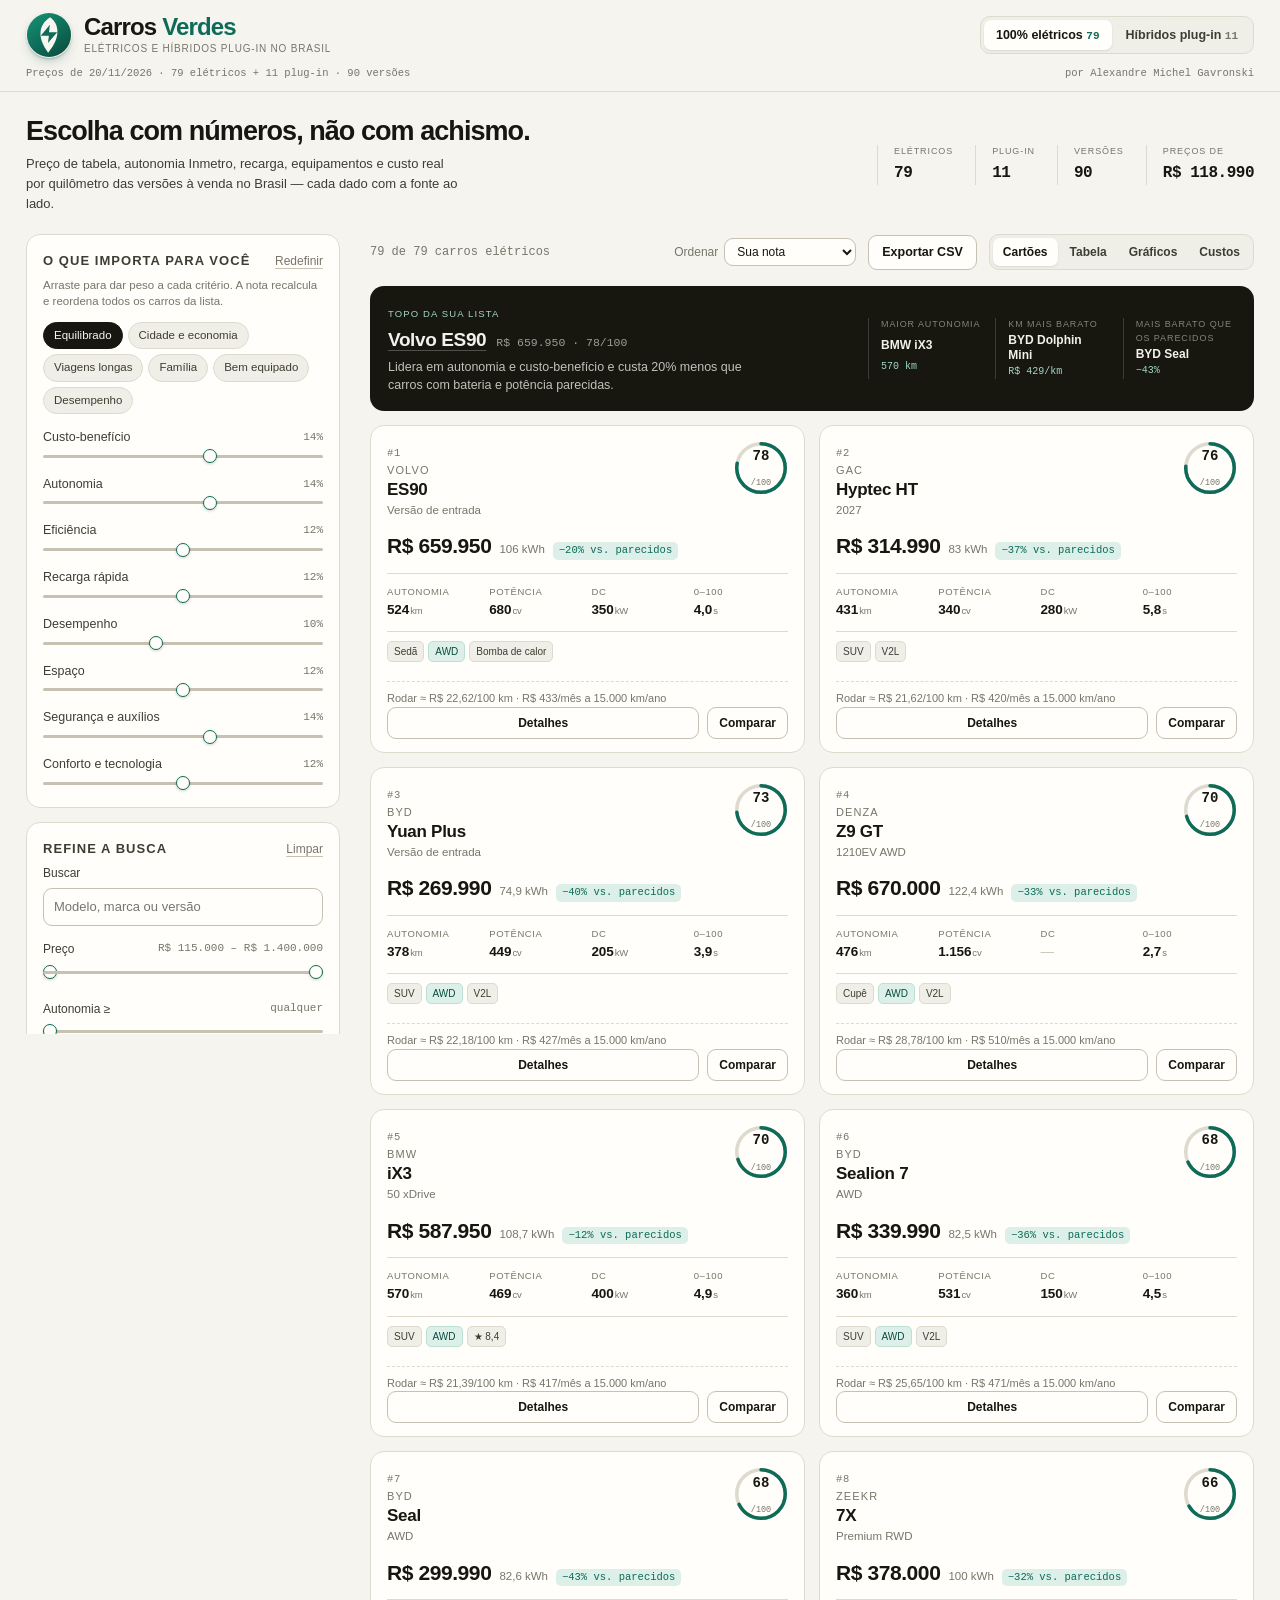
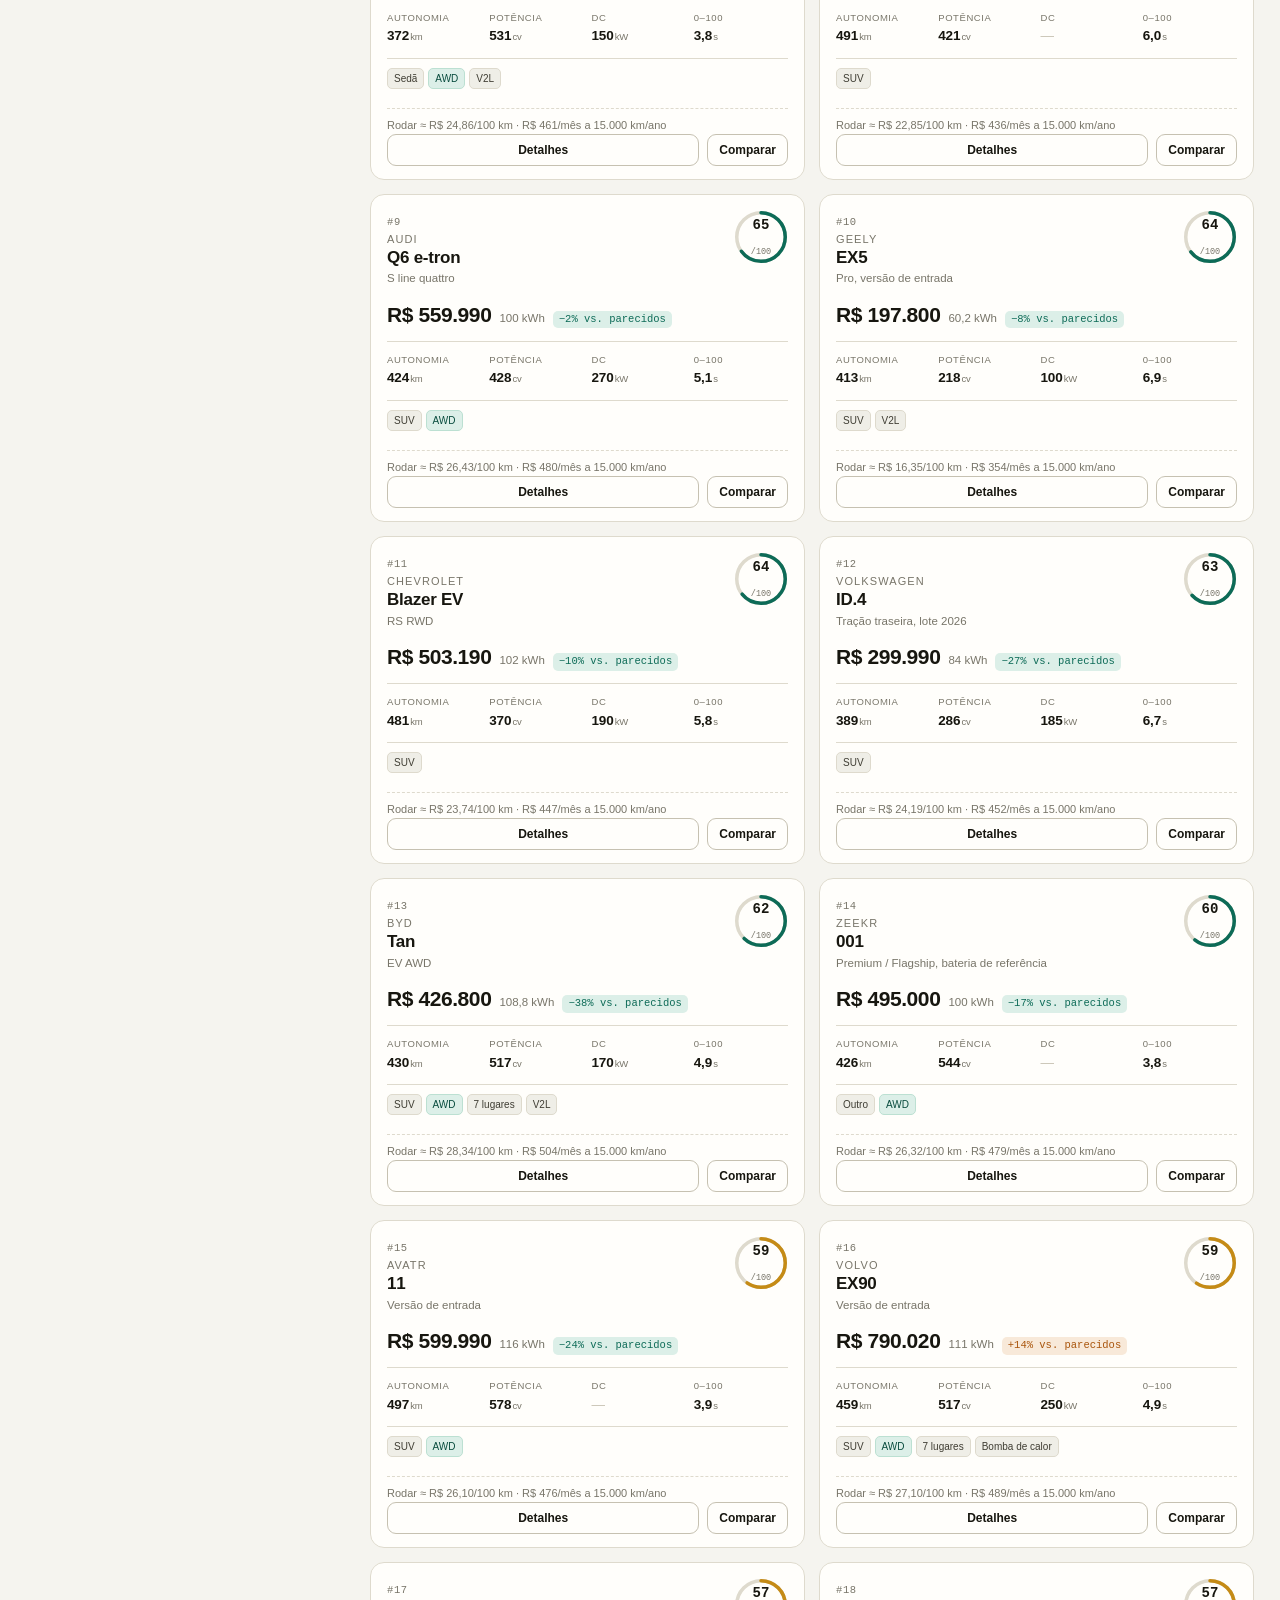
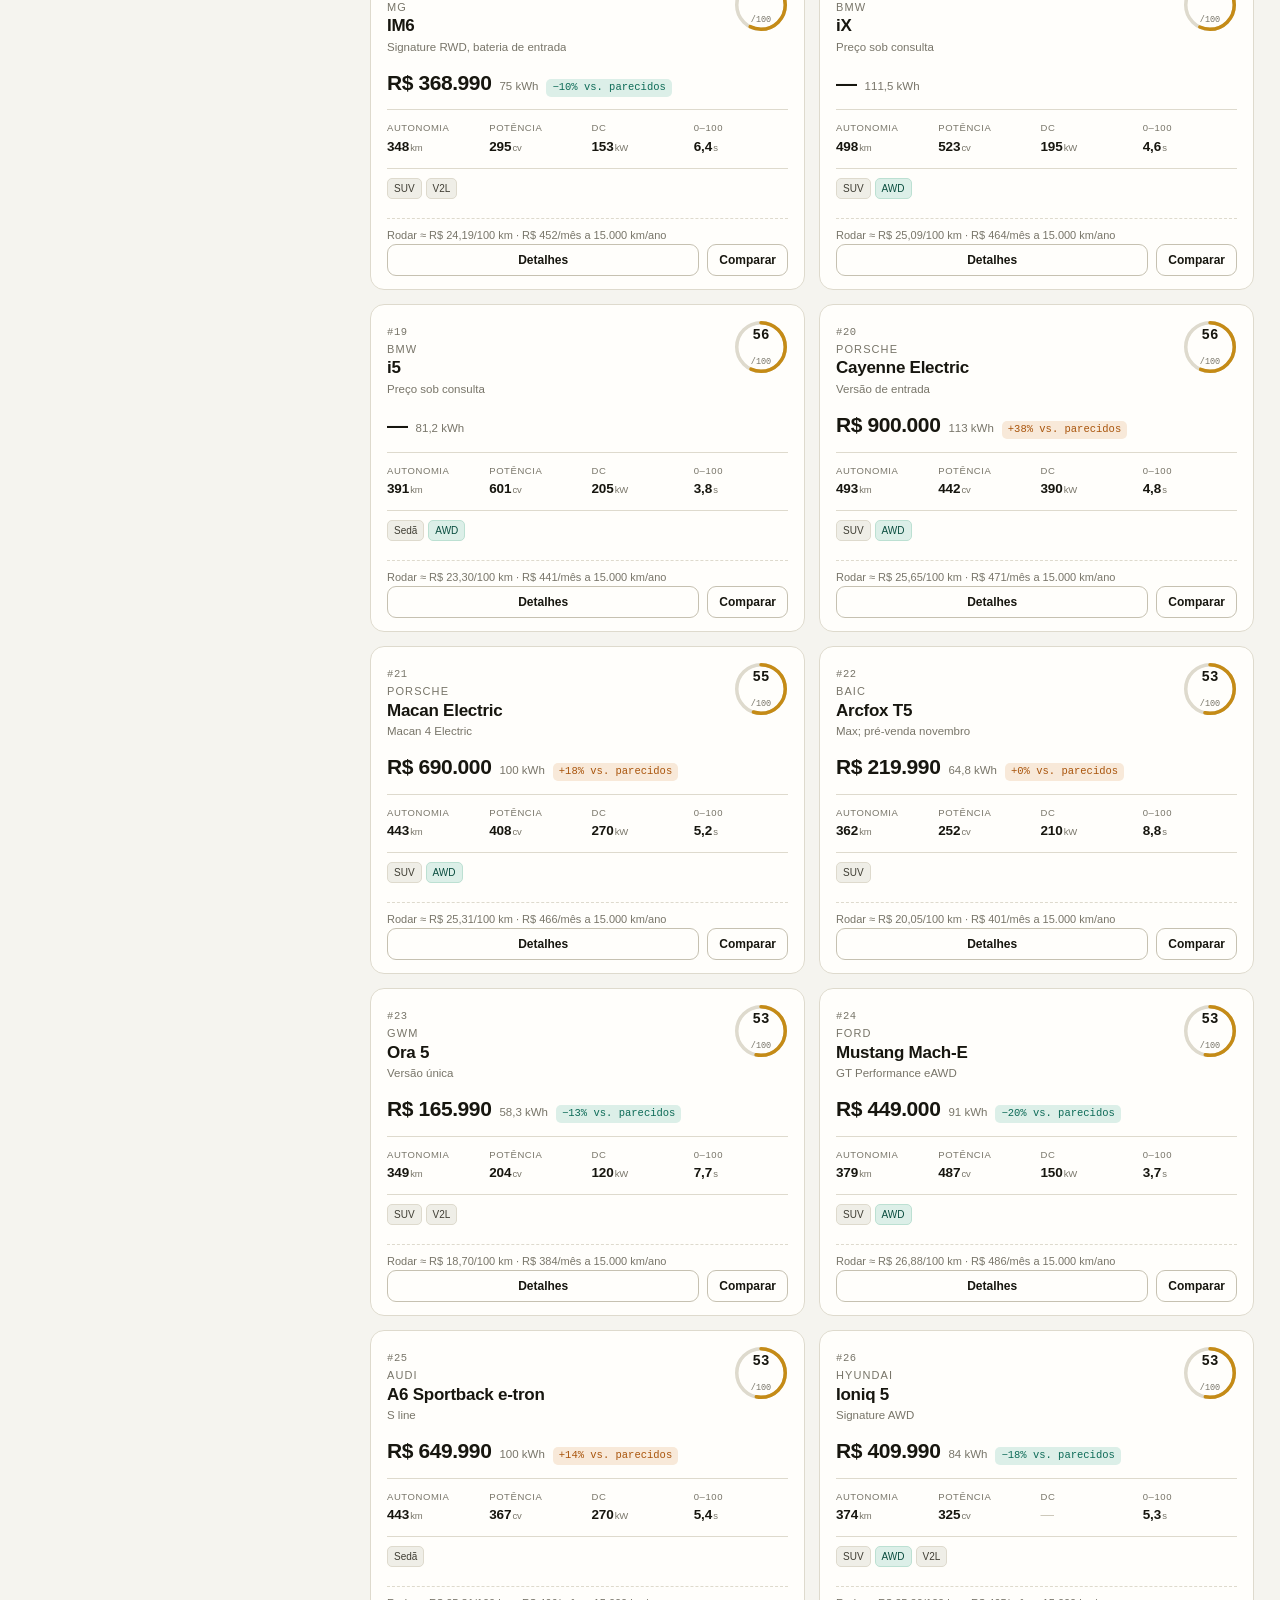
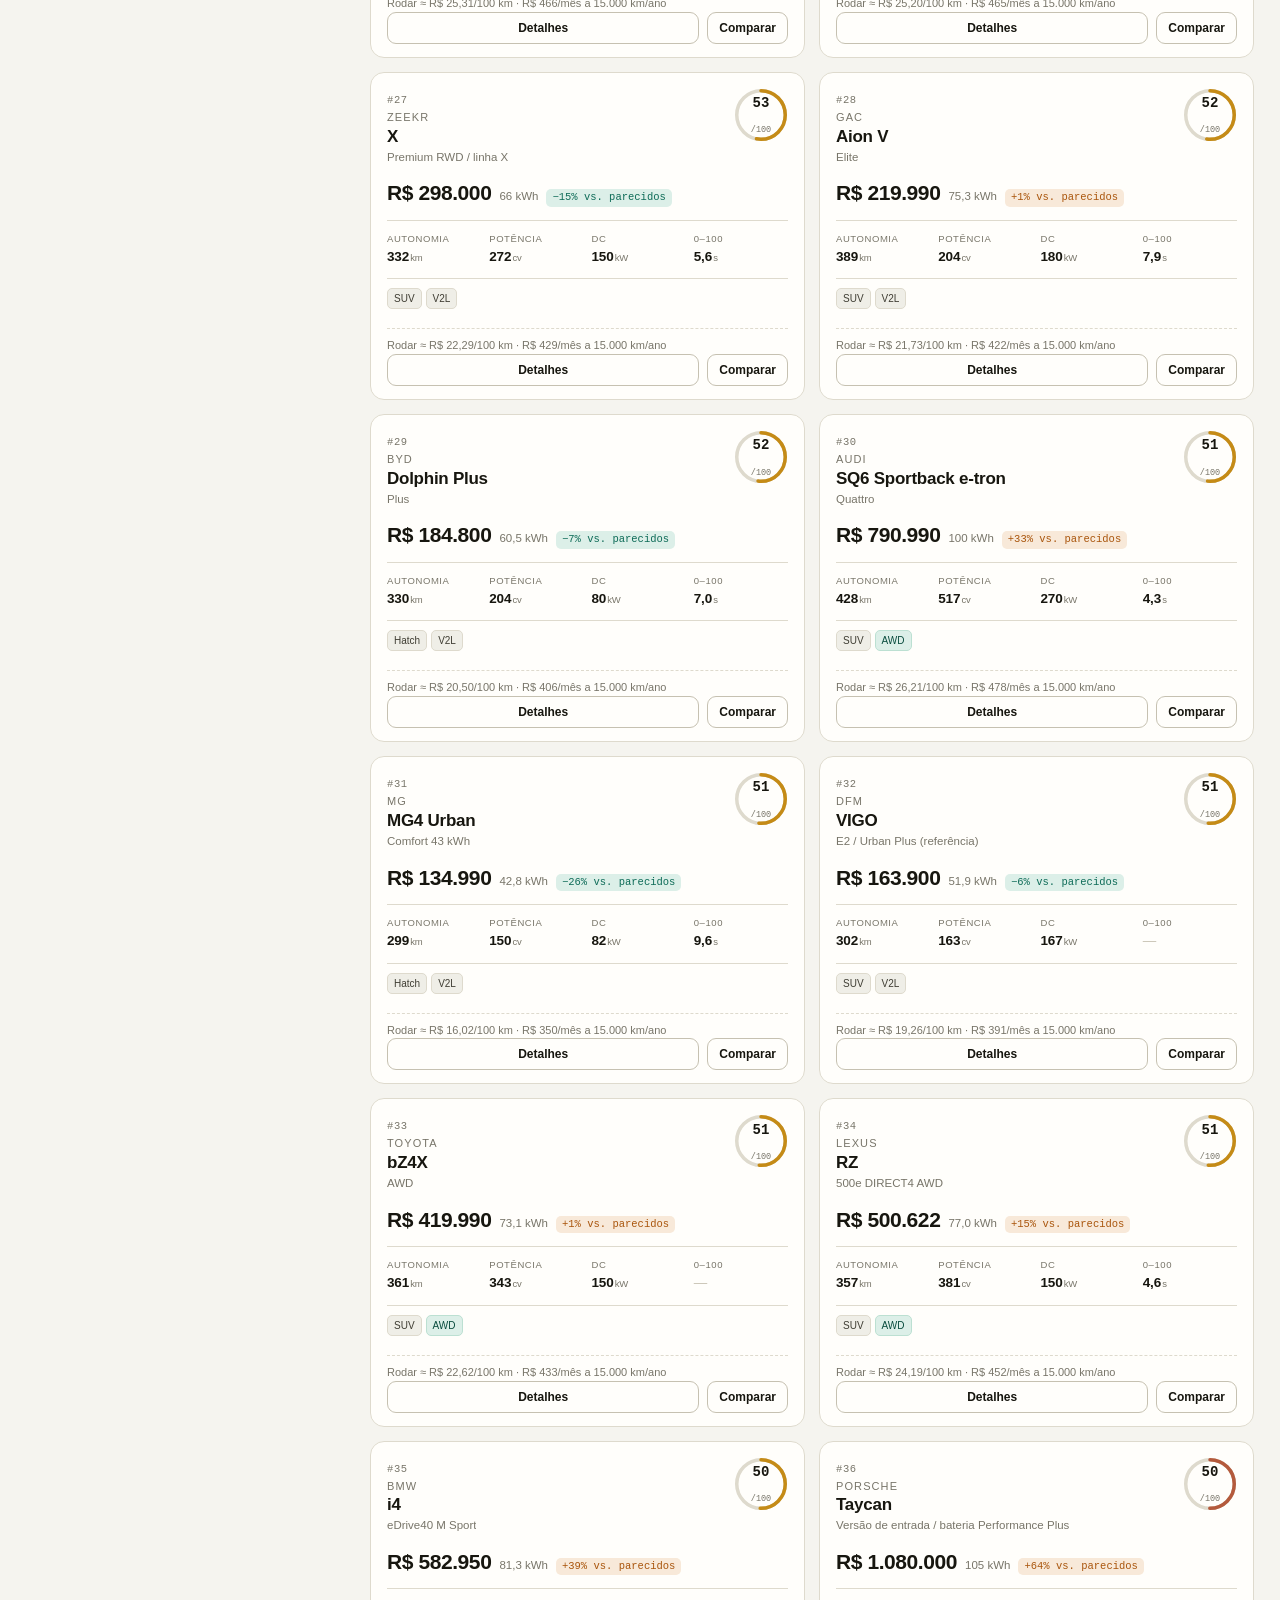
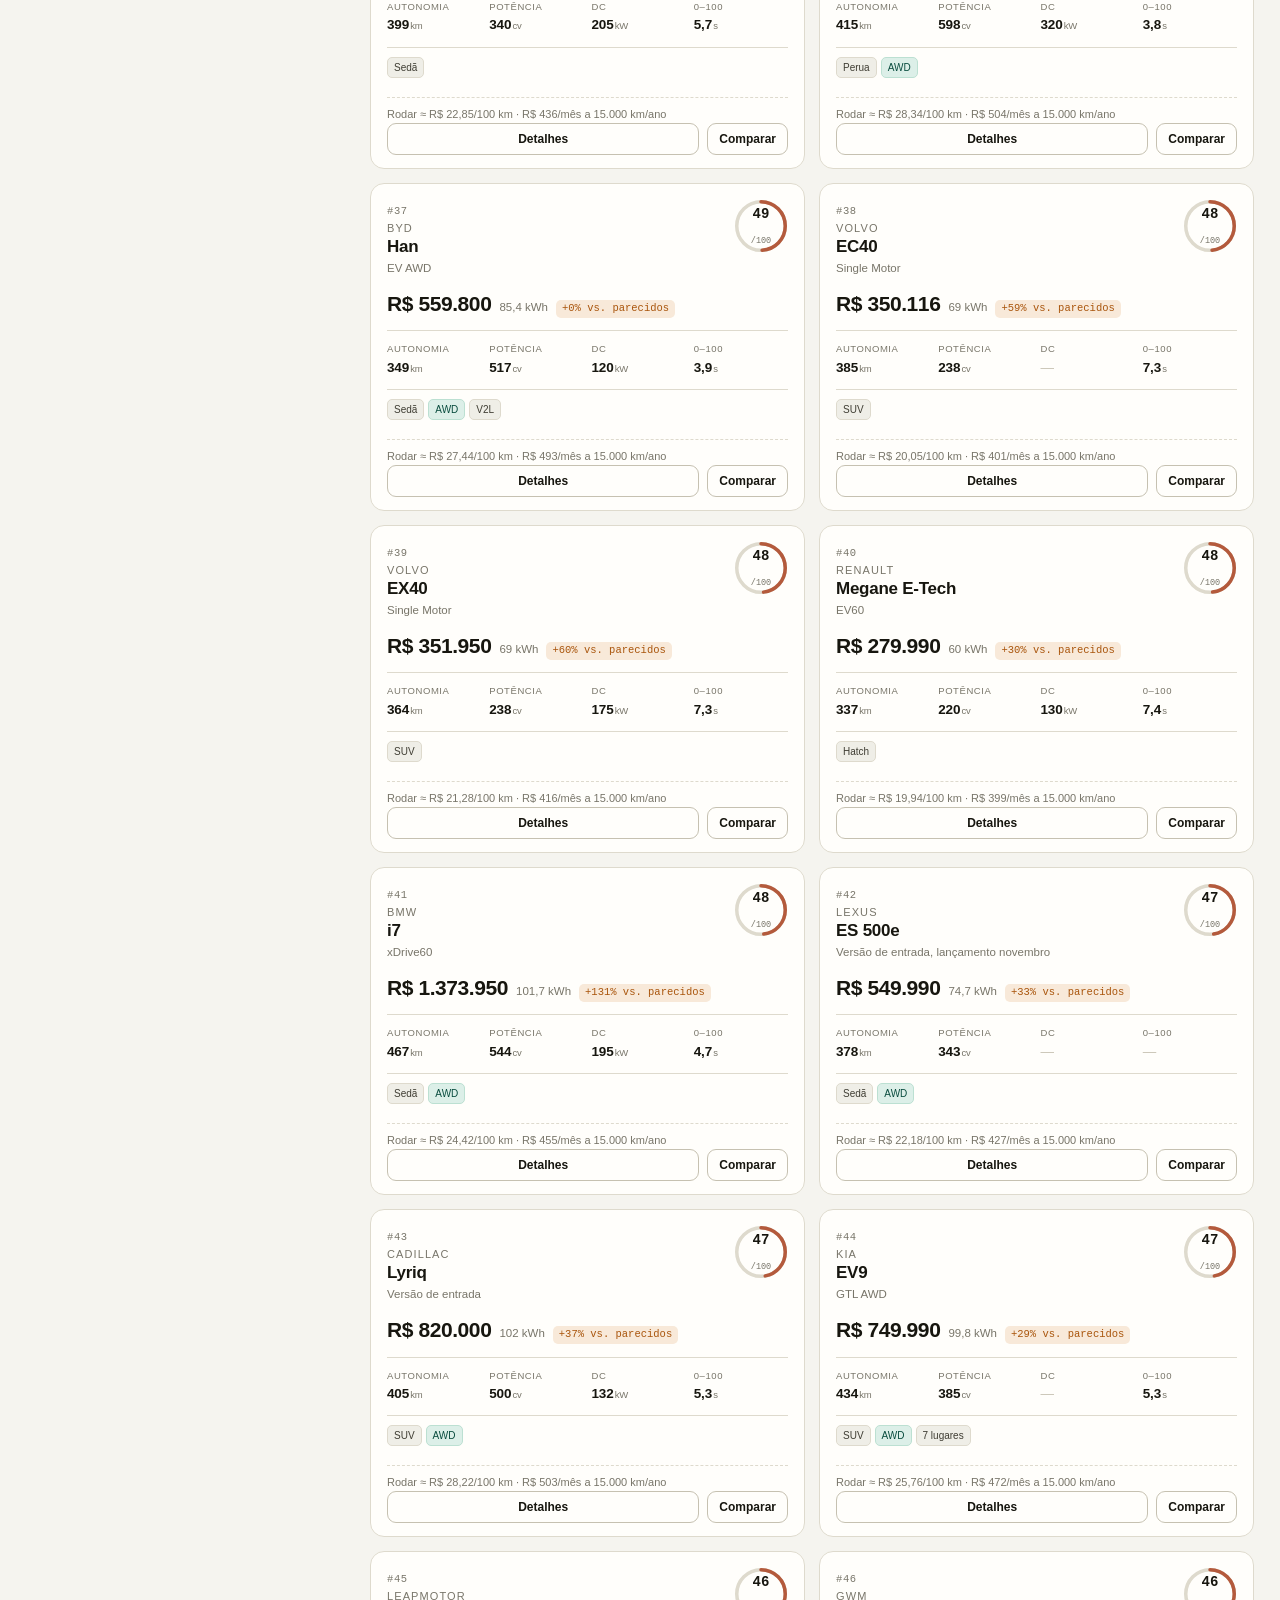
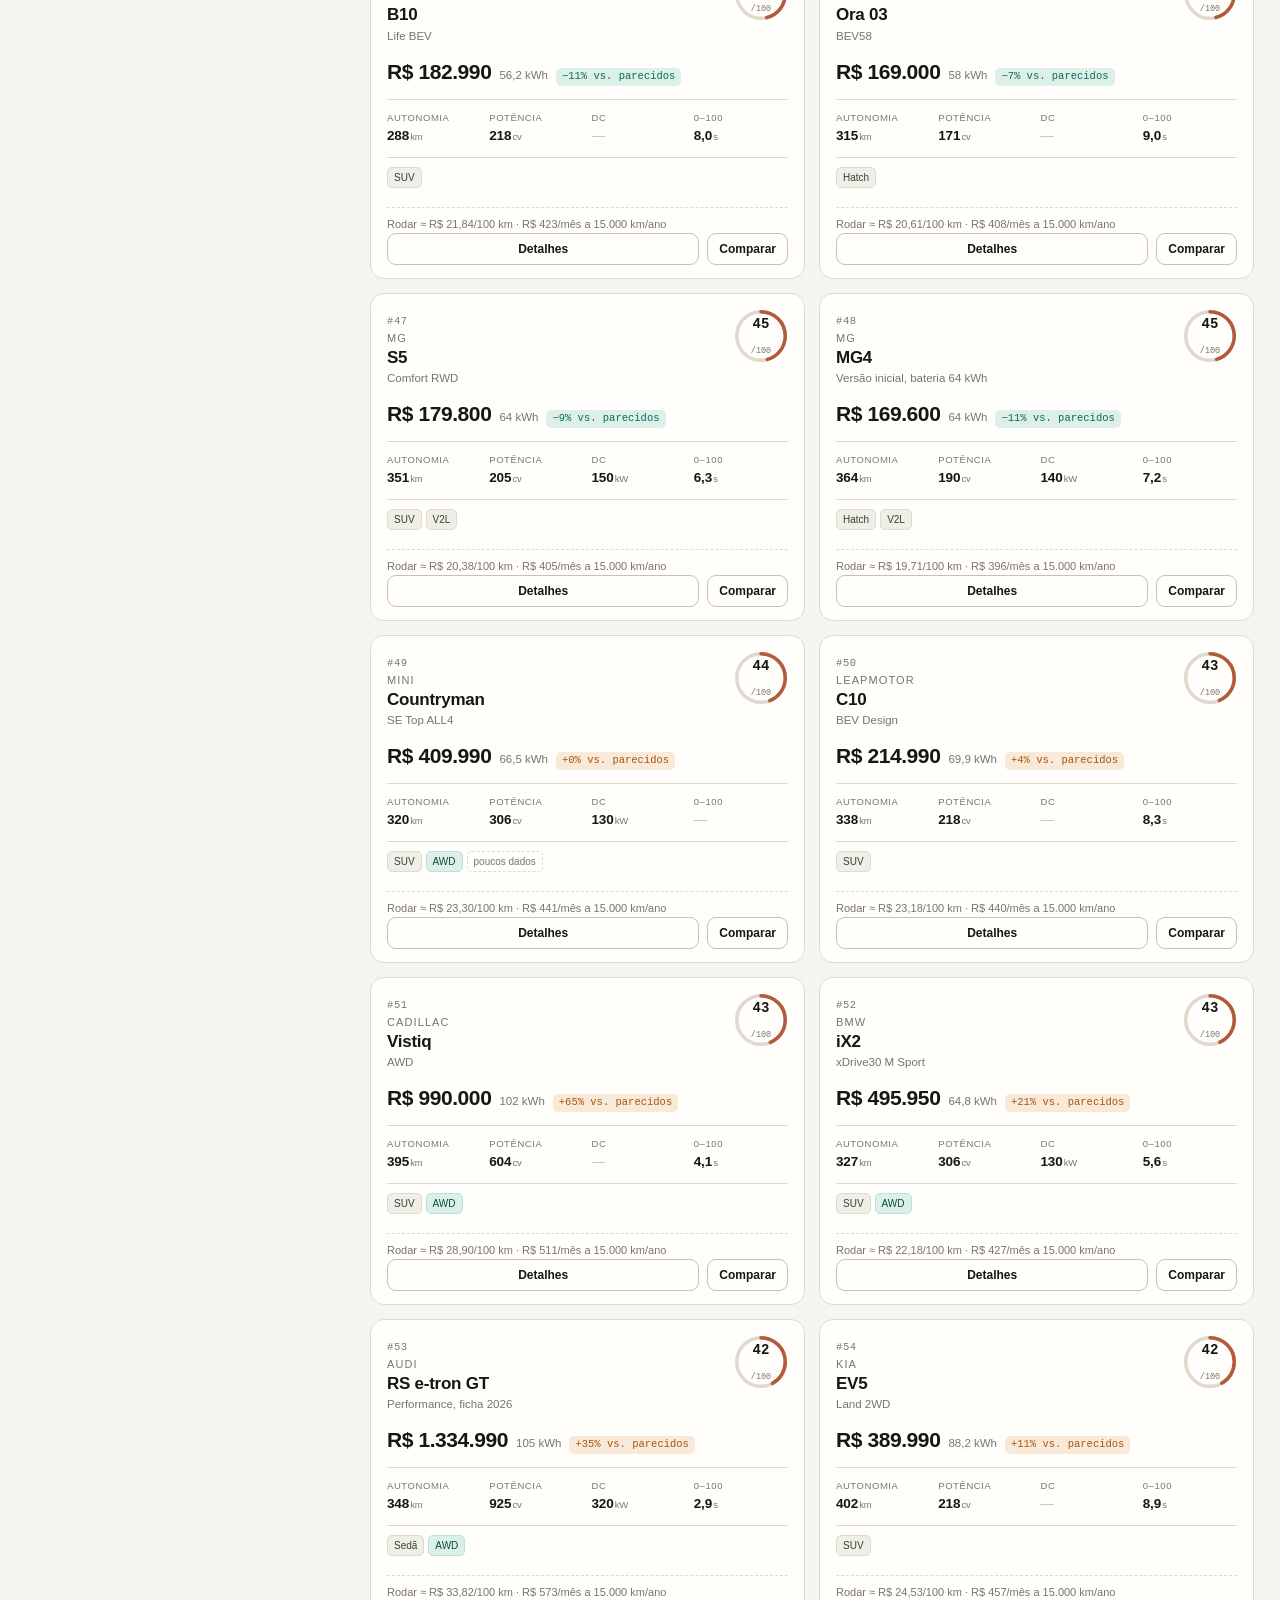
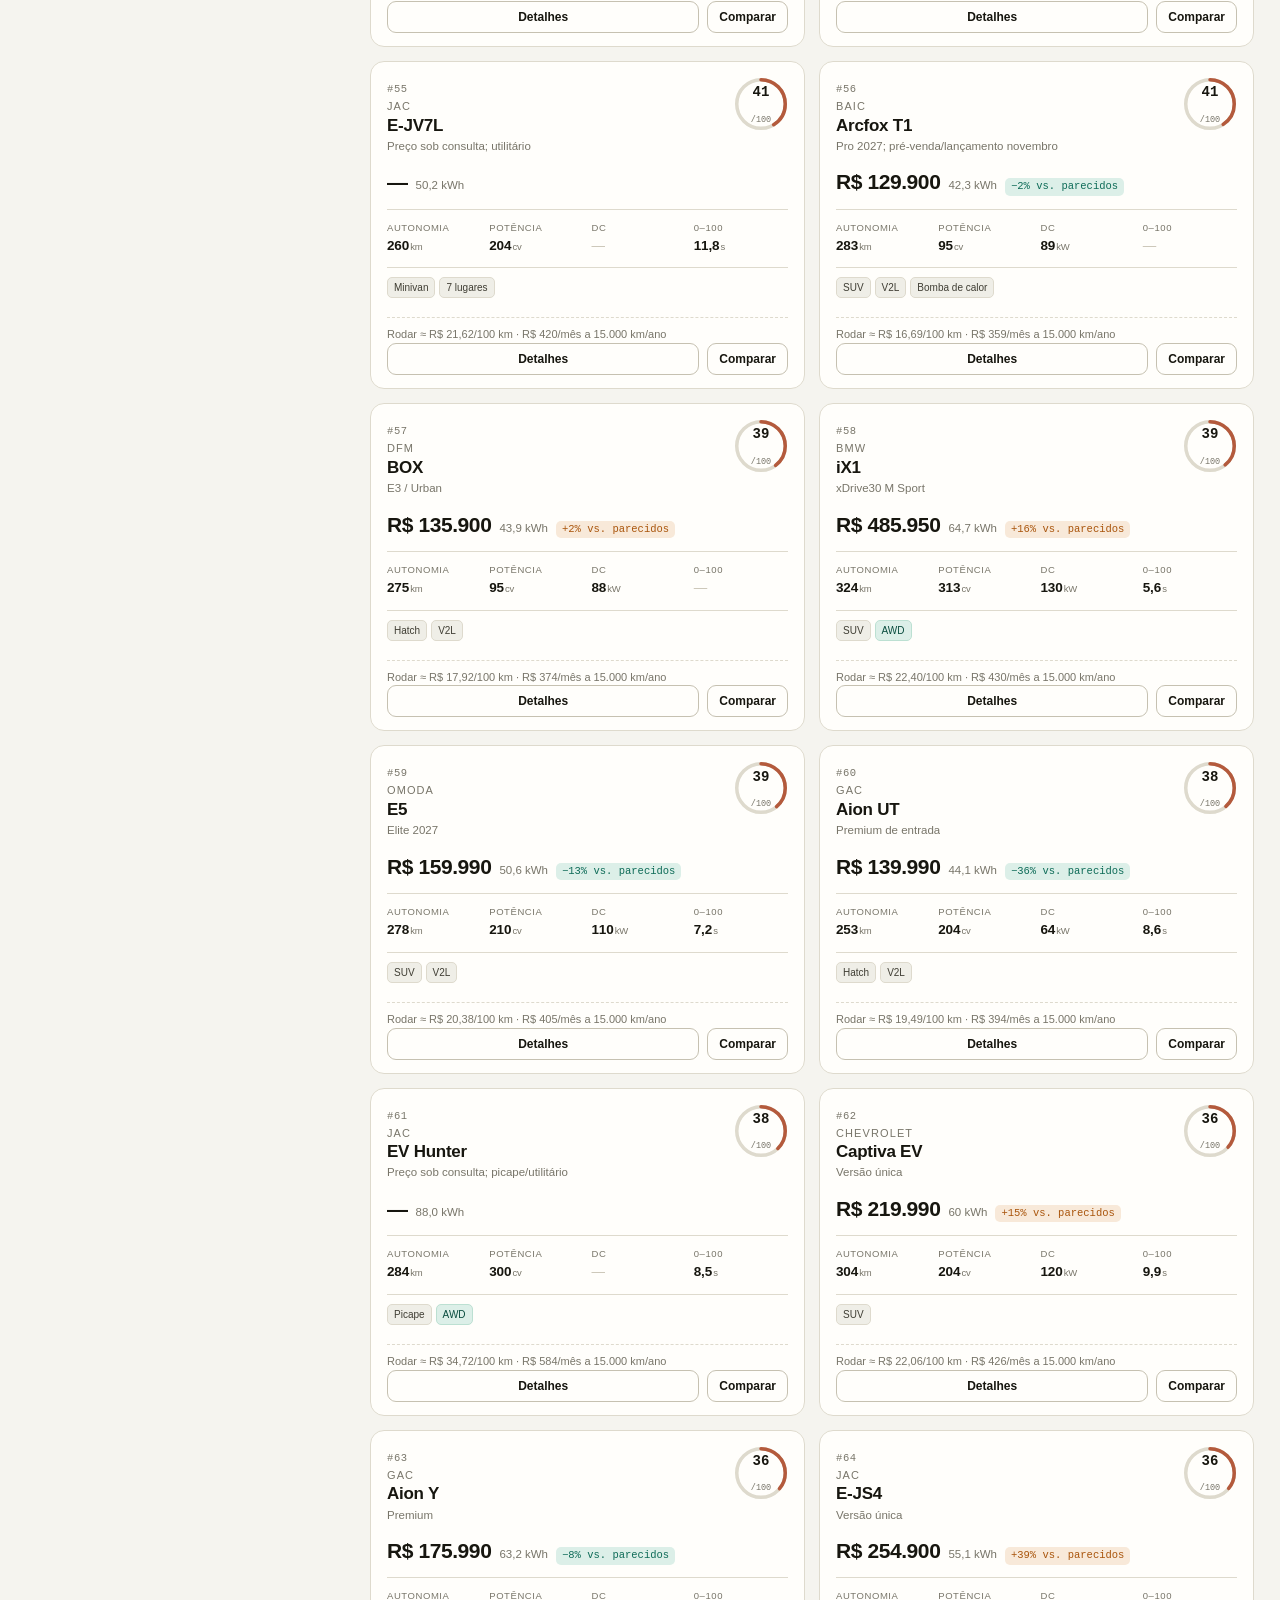
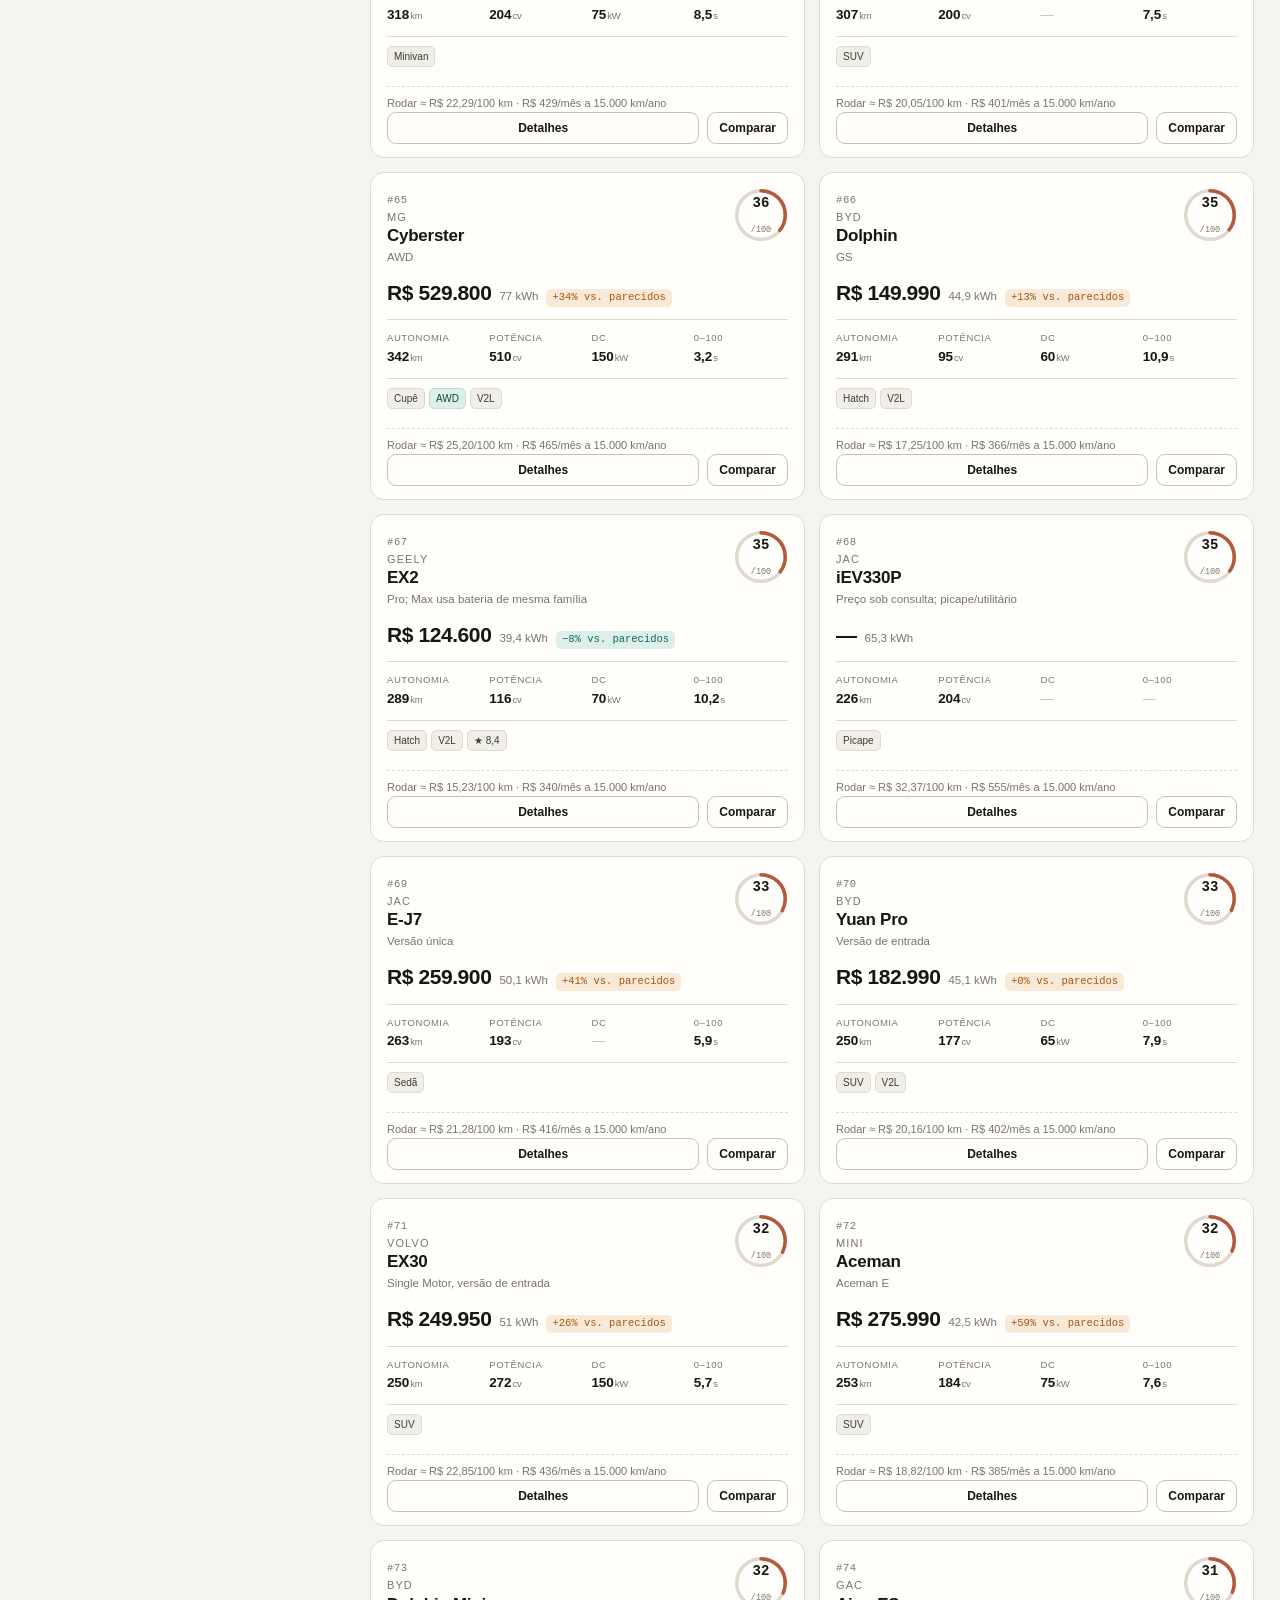
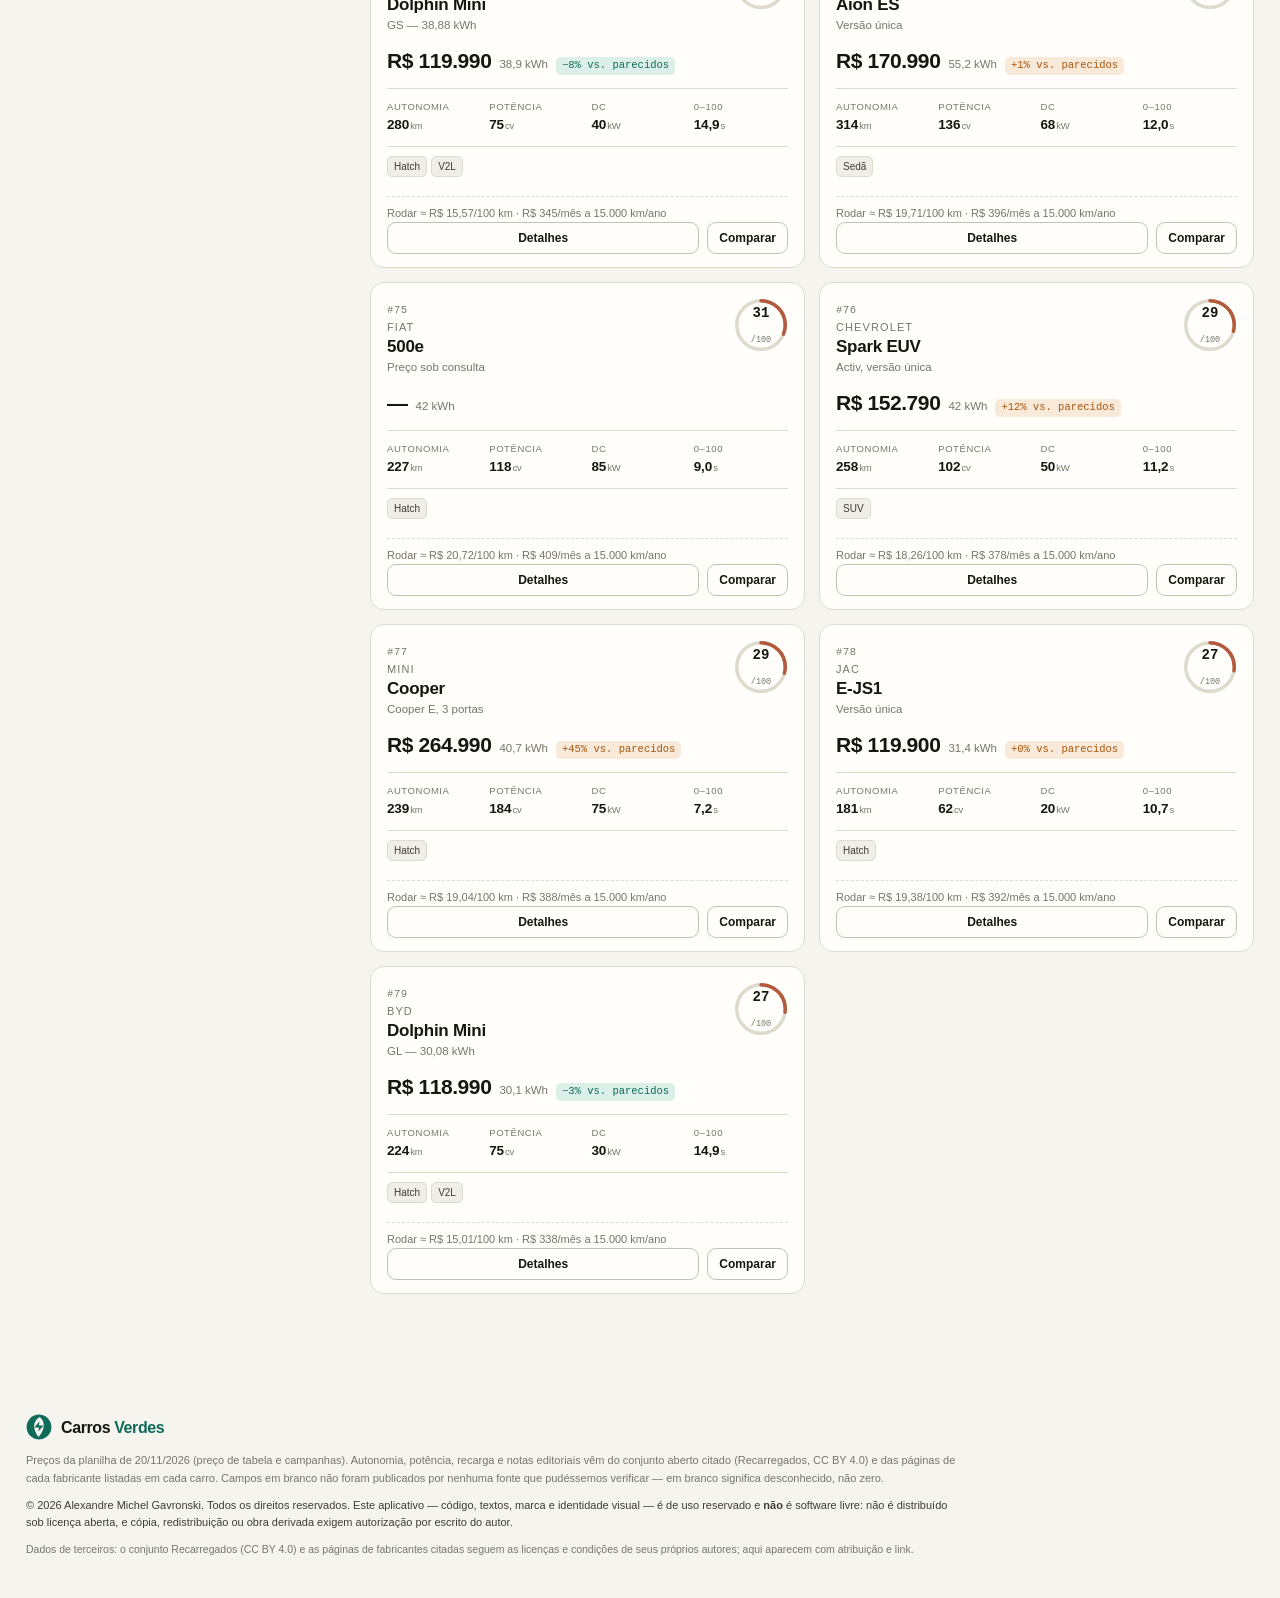
==== commit c9a4ff30: "V2: interface em português, identidade Carros Verdes e direitos reservados - tradução completa da in" ====
--- a/index.html
+++ b/index.html
@@ -1,102 +1,160 @@
 <!DOCTYPE html>
-<html lang="en">
+<html lang="pt-BR">
 <head>
 <meta charset="utf-8">
 <meta name="viewport" content="width=device-width, initial-scale=1">
-<title>Carros Verdes — every electric and plug-in hybrid in Brazil, one decision</title>
+<title>Carros Verdes — comparador de carros elétricos e híbridos plug-in do Brasil</title>
+<meta name="description" content="Compare preço, autonomia Inmetro, recarga, equipamentos e custo por quilômetro das versões de carros elétricos e híbridos plug-in à venda no Brasil. Cada número com a fonte ao lado.">
+<meta name="author" content="Alexandre Michel Gavronski">
+<meta name="copyright" content="© 2026 Alexandre Michel Gavronski. Todos os direitos reservados.">
+<meta name="robots" content="index, follow">
+<meta name="theme-color" content="#0d6b57">
+<link rel="canonical" href="https://alemigav.github.io/carros-verdes/">
+
+<meta property="og:type" content="website">
+<meta property="og:site_name" content="Carros Verdes">
+<meta property="og:locale" content="pt_BR">
+<meta property="og:title" content="Carros Verdes — o comparador de elétricos e híbridos plug-in do Brasil">
+<meta property="og:description" content="90 versões com preço de tabela, autonomia, recarga, equipamentos e custo real por quilômetro — com a fonte de cada número.">
+<meta property="og:url" content="https://alemigav.github.io/carros-verdes/">
+<meta property="og:image" content="https://alemigav.github.io/carros-verdes/assets/og-image.png">
+<meta property="og:image:width" content="1200">
+<meta property="og:image:height" content="630">
+<meta property="og:image:alt" content="Carros Verdes — comparador de carros elétricos e híbridos plug-in do Brasil">
+<meta name="twitter:card" content="summary_large_image">
+<meta name="twitter:title" content="Carros Verdes — comparador de elétricos e híbridos plug-in do Brasil">
+<meta name="twitter:description" content="90 versões com preço, autonomia, recarga e custo por quilômetro — com a fonte de cada número.">
+<meta name="twitter:image" content="https://alemigav.github.io/carros-verdes/assets/og-image.png">
+
+<link rel="icon" href="favicon.svg" type="image/svg+xml">
+<link rel="apple-touch-icon" href="assets/apple-touch-icon.png">
 <link rel="stylesheet" href="styles.css">
 </head>
 <body>
 
-<header class="topbar">
-  <div class="topbar__lead">
-    <div class="mark">CV<span>·</span>BR</div>
-    <div class="topbar__title">
-      <h1>Carros Verdes</h1>
-      <p id="topbar-meta">Prices 20 Nov 2026 · loading…</p>
+<a class="skip-link" href="#result-count">Pular para os resultados</a>
+
+<header class="masthead">
+  <div class="masthead__bar">
+    <a class="brand" href="./" aria-label="Carros Verdes — início">
+      <span class="brand__mark" aria-hidden="true">
+        <svg viewBox="0 0 48 48" width="46" height="46" focusable="false">
+          <defs>
+            <linearGradient id="brand-g" x1="0.15" y1="0" x2="0.85" y2="1">
+              <stop offset="0" stop-color="#149073"/>
+              <stop offset="1" stop-color="#0a4d3f"/>
+            </linearGradient>
+          </defs>
+          <circle cx="24" cy="24" r="23" fill="url(#brand-g)"/>
+          <path d="M25.2 5.6C35.4 13.4 35.9 27.2 23.1 42.4 11.6 27.4 12.6 13.6 25.2 5.6Z" fill="#f7f6f0"/>
+          <path d="M24.9 13.4 15.4 24.7H23.9L22.9 32.4 32.6 21.1H24L24.9 13.4Z" fill="#0d6b57"/>
+        </svg>
+      </span>
+      <span class="brand__text">
+        <span class="brand__name">Carros <em>Verdes</em></span>
+        <span class="brand__tag">Elétricos e híbridos plug-in no Brasil</span>
+      </span>
+    </a>
+
+    <div class="masthead__controls">
+      <div class="switch" id="dataset-switch" role="tablist" aria-label="Tipo de motorização">
+        <button role="tab" data-mode="BEV" class="is-active" aria-selected="true">100% elétricos <span id="count-bev"></span></button>
+        <button role="tab" data-mode="PHEV" aria-selected="false">Híbridos plug-in <span id="count-phev"></span></button>
+      </div>
+      <button class="ghost-btn" id="btn-sidebar" aria-expanded="false" aria-controls="sidebar">Filtros</button>
     </div>
   </div>
 
-  <div class="topbar__controls">
-    <div class="switch" id="dataset-switch" role="tablist" aria-label="Powertrain">
-      <button role="tab" data-mode="BEV" class="is-active" aria-selected="true">100% electric <span id="count-bev"></span></button>
-      <button role="tab" data-mode="PHEV" aria-selected="false">Plug-in flex <span id="count-phev"></span></button>
-    </div>
-    <button class="ghost-btn" id="btn-sidebar" aria-expanded="false">Filters</button>
+  <div class="masthead__meta">
+    <p id="topbar-meta">Preços de 20/11/2026 · carregando…</p>
+    <p class="masthead__credit">por Alexandre Michel Gavronski</p>
   </div>
 </header>
+
+<section class="hero" aria-labelledby="hero-title">
+  <div class="hero__copy">
+    <h2 id="hero-title">Escolha com números, não com achismo.</h2>
+    <p>Preço de tabela, autonomia Inmetro, recarga, equipamentos e custo real por quilômetro das versões à venda no Brasil — cada dado com a fonte ao lado.</p>
+  </div>
+  <dl class="hero__stats">
+    <div><dt>Elétricos</dt><dd id="hero-bev">—</dd></div>
+    <div><dt>Plug-in</dt><dd id="hero-phev">—</dd></div>
+    <div><dt>Versões</dt><dd id="hero-total">—</dd></div>
+    <div><dt>Preços de</dt><dd id="hero-range">—</dd></div>
+  </dl>
+</section>
 
 <div class="shell">
 
   <aside class="sidebar" id="sidebar">
     <section class="panel">
       <div class="panel__head">
-        <h2>What matters to you</h2>
-        <button class="link-btn" id="reset-weights">Reset</button>
-      </div>
-      <p class="hint">Drag to weight each criterion. The score re-ranks every car in the list.</p>
+        <h2>O que importa para você</h2>
+        <button class="link-btn" id="reset-weights">Redefinir</button>
+      </div>
+      <p class="hint">Arraste para dar peso a cada critério. A nota recalcula e reordena todos os carros da lista.</p>
       <div class="presets" id="presets">
-        <button data-preset="balanced">Balanced</button>
-        <button data-preset="city">City &amp; budget</button>
-        <button data-preset="road">Road trips</button>
-        <button data-preset="family">Family</button>
-        <button data-preset="loaded">Loaded</button>
-        <button data-preset="fun">Performance</button>
+        <button data-preset="balanced">Equilibrado</button>
+        <button data-preset="city">Cidade e economia</button>
+        <button data-preset="road">Viagens longas</button>
+        <button data-preset="family">Família</button>
+        <button data-preset="loaded">Bem equipado</button>
+        <button data-preset="fun">Desempenho</button>
       </div>
       <div class="weights" id="weights"></div>
     </section>
 
     <section class="panel">
       <div class="panel__head">
-        <h2>Narrow it down</h2>
-        <button class="link-btn" id="reset-filters">Clear</button>
+        <h2>Refine a busca</h2>
+        <button class="link-btn" id="reset-filters">Limpar</button>
       </div>
 
       <label class="field">
-        <span>Search</span>
-        <input type="search" id="f-search" placeholder="Model, brand or version">
+        <span>Buscar</span>
+        <input type="search" id="f-search" placeholder="Modelo, marca ou versão">
       </label>
 
       <div class="field">
-        <span>Price <b id="price-readout"></b></span>
+        <span>Preço <b id="price-readout"></b></span>
         <div class="dual-range">
-          <input type="range" id="f-price-min">
-          <input type="range" id="f-price-max">
+          <input type="range" id="f-price-min" aria-label="Preço mínimo">
+          <input type="range" id="f-price-max" aria-label="Preço máximo">
         </div>
       </div>
 
       <div class="field">
-        <span>Range ≥ <b id="range-readout"></b></span>
-        <input type="range" id="f-range" min="0" max="700" step="50" value="0">
-      </div>
-
-      <div class="field">
-        <span>Battery ≥ <b id="battery-readout"></b></span>
-        <input type="range" id="f-battery" min="0" max="120" step="5" value="0">
-      </div>
-
-      <div class="field">
-        <span>DC charging ≥ <b id="dc-readout"></b></span>
-        <input type="range" id="f-dc" min="0" max="350" step="25" value="0">
-      </div>
-
-      <div class="field">
-        <span>Body</span>
+        <span>Autonomia ≥ <b id="range-readout"></b></span>
+        <input type="range" id="f-range" min="0" max="700" step="50" value="0" aria-label="Autonomia mínima em quilômetros">
+      </div>
+
+      <div class="field">
+        <span>Bateria ≥ <b id="battery-readout"></b></span>
+        <input type="range" id="f-battery" min="0" max="120" step="5" value="0" aria-label="Bateria mínima em quilowatts-hora">
+      </div>
+
+      <div class="field">
+        <span>Recarga DC ≥ <b id="dc-readout"></b></span>
+        <input type="range" id="f-dc" min="0" max="350" step="25" value="0" aria-label="Recarga DC mínima em quilowatts">
+      </div>
+
+      <div class="field">
+        <span>Carroceria</span>
         <div class="chips" id="f-body"></div>
       </div>
 
       <div class="field">
-        <span>Brand</span>
+        <span>Marca</span>
         <div class="chips chips--scroll" id="f-brand"></div>
       </div>
 
       <div class="field">
-        <span>Must have</span>
+        <span>Itens obrigatórios</span>
         <div class="chips" id="f-must"></div>
       </div>
 
       <div class="field">
-        <span>Drivetrain</span>
+        <span>Tração</span>
         <div class="chips" id="f-traction"></div>
       </div>
     </section>
@@ -110,26 +168,26 @@
       </div>
       <div class="toolbar__right">
         <label class="inline-field">
-          <span>Sort</span>
+          <span>Ordenar</span>
           <select id="sort">
-            <option value="score">Your score</option>
-            <option value="price">Price ↑</option>
-            <option value="price-desc">Price ↓</option>
-            <option value="range">Range ↓</option>
-            <option value="efficiency">Efficiency ↓</option>
-            <option value="charging">Fast charging ↓</option>
-            <option value="power">Power ↓</option>
-            <option value="space">Space ↓</option>
-            <option value="value">Value vs peers ↓</option>
-            <option value="nota">Editorial rating ↓</option>
+            <option value="score">Sua nota</option>
+            <option value="price">Preço ↑</option>
+            <option value="price-desc">Preço ↓</option>
+            <option value="range">Autonomia ↓</option>
+            <option value="efficiency">Eficiência ↓</option>
+            <option value="charging">Recarga rápida ↓</option>
+            <option value="power">Potência ↓</option>
+            <option value="space">Espaço ↓</option>
+            <option value="value">Custo-benefício ↓</option>
+            <option value="nota">Nota editorial ↓</option>
           </select>
         </label>
-        <button class="ghost-btn" id="btn-export" title="Download the cars currently shown as a spreadsheet">Export CSV</button>
-        <div class="switch switch--small" id="view-switch">
-          <button data-view="cards" class="is-active">Cards</button>
-          <button data-view="table">Table</button>
-          <button data-view="charts">Charts</button>
-          <button data-view="cost">Cost</button>
+        <button class="ghost-btn" id="btn-export" title="Baixar os carros exibidos como planilha">Exportar CSV</button>
+        <div class="switch switch--small" id="view-switch" role="tablist" aria-label="Visão">
+          <button data-view="cards" class="is-active" role="tab" aria-selected="true">Cartões</button>
+          <button data-view="table" role="tab" aria-selected="false">Tabela</button>
+          <button data-view="charts" role="tab" aria-selected="false">Gráficos</button>
+          <button data-view="cost" role="tab" aria-selected="false">Custos</button>
         </div>
       </div>
     </div>
@@ -144,18 +202,31 @@
 <div class="dock" id="dock" hidden>
   <div class="dock__tray" id="dock-tray"></div>
   <div class="dock__actions">
-    <button class="ghost-btn" id="dock-clear">Clear</button>
-    <button class="primary-btn" id="dock-compare">Compare <span id="dock-count">0</span></button>
+    <button class="ghost-btn" id="dock-clear">Limpar</button>
+    <button class="primary-btn" id="dock-compare">Comparar <span id="dock-count">0</span></button>
   </div>
 </div>
 
 <div class="overlay" id="overlay" hidden>
   <div class="overlay__scrim" data-close></div>
-  <div class="sheet" id="sheet" role="dialog" aria-modal="true" aria-label="Details"></div>
+  <div class="sheet" id="sheet" role="dialog" aria-modal="true" aria-label="Detalhes do carro"></div>
 </div>
 
 <footer class="foot">
-  <p>Prices: your spreadsheet of 20 Nov 2026 (table prices and campaigns). Range, power, charging and ratings where flagged come from the cited open dataset (Recarregados, CC BY 4.0) and the manufacturer pages listed per car. Fields left blank were not published by a source we could verify — blank means unknown, not zero.</p>
+  <div class="foot__brand">
+    <svg viewBox="0 0 48 48" width="26" height="26" aria-hidden="true" focusable="false">
+      <circle cx="24" cy="24" r="23" fill="#0d6b57"/>
+      <path d="M25.2 5.6C35.4 13.4 35.9 27.2 23.1 42.4 11.6 27.4 12.6 13.6 25.2 5.6Z" fill="#f7f6f0"/>
+      <path d="M24.9 13.4 15.4 24.7H23.9L22.9 32.4 32.6 21.1H24L24.9 13.4Z" fill="#0d6b57"/>
+    </svg>
+    <span>Carros <em>Verdes</em></span>
+  </div>
+
+  <p>Preços da planilha de 20/11/2026 (preço de tabela e campanhas). Autonomia, potência, recarga e notas editoriais vêm do conjunto aberto citado (Recarregados, CC BY 4.0) e das páginas de cada fabricante listadas em cada carro. Campos em branco não foram publicados por nenhuma fonte que pudéssemos verificar — em branco significa desconhecido, não zero.</p>
+
+  <p class="foot__legal">© 2026 Alexandre Michel Gavronski. Todos os direitos reservados. Este aplicativo — código, textos, marca e identidade visual — é de uso reservado e <b>não</b> é software livre: não é distribuído sob licença aberta, e cópia, redistribuição ou obra derivada exigem autorização por escrito do autor.</p>
+
+  <p class="foot__legal foot__legal--soft">Dados de terceiros: o conjunto Recarregados (CC BY 4.0) e as páginas de fabricantes citadas seguem as licenças e condições de seus próprios autores; aqui aparecem com atribuição e link.</p>
 </footer>
 
 <script src="views.js"></script>
--- a/styles.css
+++ b/styles.css
@@ -39,41 +39,99 @@
 
 ::selection { background: var(--accent-soft); color: var(--ink); }
 
-/* ---------- top bar ---------- */
-
-.topbar {
+/* ---------- cabeçalho de marca ---------- */
+
+.skip-link {
+  position: absolute;
+  left: -9999px;
+  top: 0;
+  z-index: 100;
+  background: var(--ink);
+  color: #f7f6f0;
+  padding: 10px 16px;
+  border-radius: 0 0 9px 0;
+  font-size: 13px;
+  text-decoration: none;
+}
+.skip-link:focus { left: 0; }
+
+:focus-visible { outline: 2px solid var(--accent); outline-offset: 2px; }
+
+.masthead {
   position: sticky;
   top: 0;
   z-index: 40;
+  background: rgba(245, 244, 239, .93);
+  -webkit-backdrop-filter: blur(14px) saturate(1.2);
+  backdrop-filter: blur(14px) saturate(1.2);
+  border-bottom: 1px solid var(--line);
+}
+
+.masthead__bar {
   display: flex;
   align-items: center;
   justify-content: space-between;
-  gap: 24px;
-  padding: 14px 26px;
-  background: rgba(245, 244, 239, .92);
-  backdrop-filter: blur(12px);
-  border-bottom: 1px solid var(--line);
-}
-
-.topbar__lead { display: flex; align-items: center; gap: 14px; min-width: 0; }
-
-.mark {
+  gap: 20px;
+  padding: 12px 26px 8px;
+  max-width: 1760px;
+  margin: 0 auto;
+}
+
+.brand {
+  display: flex;
+  align-items: center;
+  gap: 12px;
+  min-width: 0;
+  text-decoration: none;
+  color: inherit;
+}
+
+.brand__mark { display: flex; flex: none; }
+.brand__mark svg {
+  display: block;
+  width: 46px;
+  height: 46px;
+  border-radius: 50%;
+  box-shadow: 0 1px 2px rgba(23, 22, 15, .18), 0 6px 14px -8px rgba(10, 77, 63, .7);
+}
+
+.brand__text { display: grid; gap: 1px; min-width: 0; }
+
+.brand__name {
+  font-size: 24px;
+  font-weight: 700;
+  letter-spacing: -.035em;
+  line-height: 1.08;
+  white-space: nowrap;
+}
+.brand__name em { font-style: normal; color: var(--accent); }
+
+.brand__tag {
+  font-size: 10px;
+  letter-spacing: .08em;
+  text-transform: uppercase;
+  color: var(--muted);
+  white-space: nowrap;
+  overflow: hidden;
+  text-overflow: ellipsis;
+}
+
+.masthead__controls { display: flex; align-items: center; gap: 10px; }
+
+.masthead__meta {
+  display: flex;
+  align-items: center;
+  justify-content: space-between;
+  gap: 16px;
+  padding: 0 26px 9px;
+  max-width: 1760px;
+  margin: 0 auto;
   font-family: var(--mono);
-  font-size: 15px;
-  font-weight: 700;
-  letter-spacing: -.04em;
-  padding: 7px 10px;
-  border-radius: 8px;
-  background: var(--ink);
-  color: #f7f6f0;
-  white-space: nowrap;
-}
-.mark span { color: #7fd8bd; }
-
-.topbar__title h1 { font-size: 17px; }
-.topbar__title p { margin: 1px 0 0; font-size: 12px; color: var(--muted); }
-
-.topbar__controls { display: flex; align-items: center; gap: 10px; }
+  font-size: 10.5px;
+  color: var(--muted);
+}
+.masthead__meta p { margin: 0; }
+.masthead__credit { white-space: nowrap; }
 
 .switch {
   display: inline-flex;
@@ -146,6 +204,45 @@
 
 #btn-sidebar { display: none; }
 
+/* ---------- hero ---------- */
+
+.hero {
+  display: grid;
+  grid-template-columns: minmax(0, 1fr) auto;
+  align-items: center;
+  gap: 32px;
+  max-width: 1760px;
+  margin: 0 auto;
+  padding: 24px 26px 6px;
+}
+
+.hero__copy h2 { font-size: 27px; letter-spacing: -.035em; line-height: 1.15; }
+.hero__copy p {
+  margin: 7px 0 0;
+  max-width: 60ch;
+  font-size: 13px;
+  line-height: 1.55;
+  color: var(--ink-2);
+}
+
+.hero__stats {
+  display: grid;
+  grid-template-columns: repeat(4, auto);
+  gap: 22px;
+  margin: 0;
+  flex: none;
+}
+.hero__stats > div { display: grid; gap: 2px; border-left: 1px solid var(--line); padding-left: 16px; }
+.hero__stats dt { font-size: 9px; text-transform: uppercase; letter-spacing: .1em; color: var(--muted); }
+.hero__stats dd {
+  margin: 0;
+  font-family: var(--mono);
+  font-size: 16px;
+  font-weight: 600;
+  letter-spacing: -.03em;
+  font-variant-numeric: tabular-nums;
+}
+
 /* ---------- shell ---------- */
 
 .shell {
@@ -153,14 +250,14 @@
   grid-template-columns: 318px minmax(0, 1fr);
   gap: 26px;
   align-items: start;
-  padding: 22px 26px 120px;
+  padding: 14px 26px 120px;
   max-width: 1760px;
   margin: 0 auto;
 }
 
 .sidebar {
   position: sticky;
-  top: 78px;
+  top: 114px;
   display: grid;
   gap: 14px;
   max-height: calc(100vh - 100px);
@@ -358,13 +455,14 @@
 }
 .ring__num small { font-size: 8.5px; color: var(--muted); font-weight: 500; }
 
-.card__price { display: flex; align-items: baseline; gap: 8px; margin: 11px 0 2px; }
+.card__price { display: flex; align-items: baseline; flex-wrap: wrap; gap: 2px 8px; margin: 11px 0 2px; }
 .card__price strong { font-size: 21px; font-weight: 640; letter-spacing: -.02em; font-variant-numeric: tabular-nums; }
 .card__price span { font-size: 11.5px; color: var(--muted); }
 .card__price em {
   font-style: normal; font-family: var(--mono); font-size: 10.5px;
   color: var(--accent); background: var(--accent-soft);
   padding: 1px 6px; border-radius: 5px;
+  white-space: nowrap;
 }
 .card__price em.is-penalty { color: var(--warn); background: #f8e9d9; }
 
@@ -663,14 +761,34 @@
   color: var(--muted); font-size: 13px;
 }
 .empty b { display: block; color: var(--ink); font-size: 15px; margin-bottom: 4px; }
+.empty__actions { margin-top: 14px; }
 
 .foot {
   max-width: 1760px; margin: 0 auto; padding: 0 26px 40px;
   font-size: 11px; color: var(--muted); line-height: 1.6;
 }
-.foot p { max-width: 900px; margin: 0; }
+.foot p { max-width: 940px; margin: 0; }
+.foot p + p { margin-top: 9px; }
+
+.foot__brand {
+  display: flex; align-items: center; gap: 9px;
+  margin-bottom: 12px;
+  font-size: 16px; font-weight: 700; letter-spacing: -.025em; color: var(--ink);
+}
+.foot__brand em { font-style: normal; color: var(--accent); }
+.foot__brand svg { border-radius: 50%; flex: none; }
+
+.foot__legal { color: var(--ink-2); }
+.foot__legal b { font-weight: 700; }
+.foot__legal--soft { color: var(--muted); font-size: 10.5px; }
 
 /* ---------- responsive ---------- */
+
+@media (max-width: 1180px) {
+  .hero { grid-template-columns: minmax(0, 1fr); gap: 18px; }
+  .hero__stats { grid-template-columns: repeat(4, minmax(0, 1fr)); gap: 14px; }
+  .hero__stats > div:first-child { border-left: 0; padding-left: 0; }
+}
 
 @media (max-width: 1080px) {
   .shell { grid-template-columns: minmax(0, 1fr); }
@@ -686,17 +804,23 @@
 }
 
 @media (max-width: 720px) {
-  .topbar { flex-wrap: wrap; gap: 10px; padding: 12px 16px; }
+  .masthead__bar { flex-wrap: wrap; gap: 10px; padding: 10px 16px 6px; }
+  .brand__mark svg { width: 38px; height: 38px; }
+  .masthead__meta { flex-wrap: wrap; gap: 2px 12px; padding: 0 16px 8px; }
   .toolbar__left, .toolbar__right { width: 100%; }
-  .switch--small { flex: 1; overflow-x: auto; scrollbar-width: none; }
-  .switch--small::-webkit-scrollbar { display: none; }
-  .switch--small button { white-space: nowrap; }
+  .switch--small { flex: 1 1 100%; }
+  .switch--small button { flex: 1; white-space: nowrap; padding: 6px 4px; }
   .inline-field { flex: none; }
   .verdict__facts { grid-template-columns: 1fr; gap: 8px; }
   .verdict__fact { border-left: 0; padding-left: 0; display: flex; gap: 8px; align-items: baseline; flex-wrap: wrap; }
   .verdict { padding: 14px; }
-  .shell { padding: 16px 16px 120px; }
-  .topbar__title h1 { font-size: 15px; }
+  .hero { padding: 18px 16px 2px; gap: 14px; }
+  .hero__copy h2 { font-size: 21px; }
+  .hero__stats { grid-template-columns: 1fr 1fr; gap: 12px 14px; }
+  .hero__stats > div:nth-child(odd) { border-left: 0; padding-left: 0; }
+  .shell { padding: 14px 16px 120px; }
+  .brand__name { font-size: 19px; }
+  .brand__tag { font-size: 9px; }
   .cards { grid-template-columns: 1fr; }
   .toolbar__right { width: 100%; justify-content: space-between; }
   .switch--small button { padding: 5px 8px; font-size: 11px; }
@@ -743,8 +867,8 @@
 
 .verdict__fact { display: grid; gap: 1px; border-left: 1px solid rgba(255, 255, 255, .16); padding-left: 12px; }
 .verdict__fact span { font-size: 9px; text-transform: uppercase; letter-spacing: .1em; color: rgba(242, 241, 234, .5); }
-.verdict__fact b { font-size: 12px; font-weight: 600; line-height: 1.25; }
-.verdict__fact em { font-style: normal; font-family: var(--mono); font-size: 10px; color: #9fd8c6; }
+.verdict__fact b { font-size: 12px; font-weight: 600; line-height: 1.25; overflow-wrap: anywhere; }
+.verdict__fact em { font-style: normal; font-family: var(--mono); font-size: 10px; color: #9fd8c6; white-space: nowrap; }
 
 @media (max-width: 900px) {
   .verdict { grid-template-columns: 1fr; }
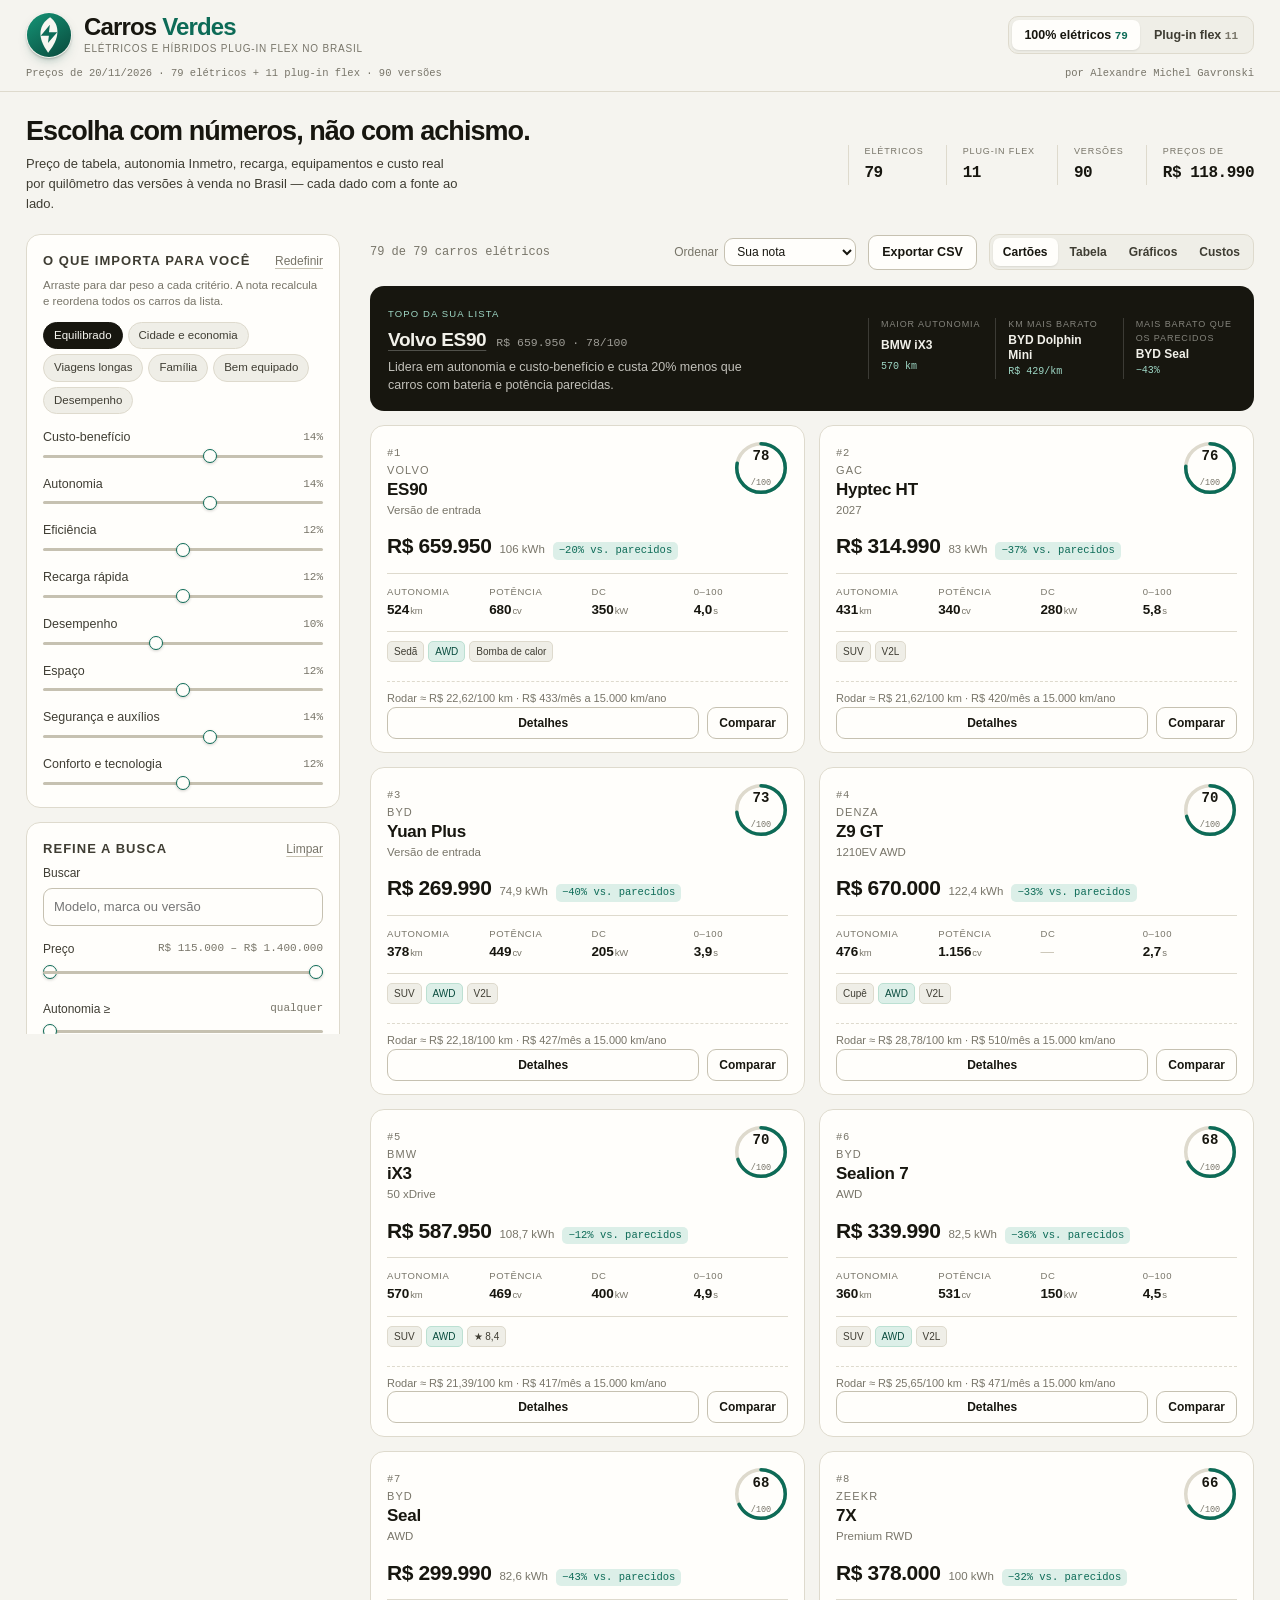
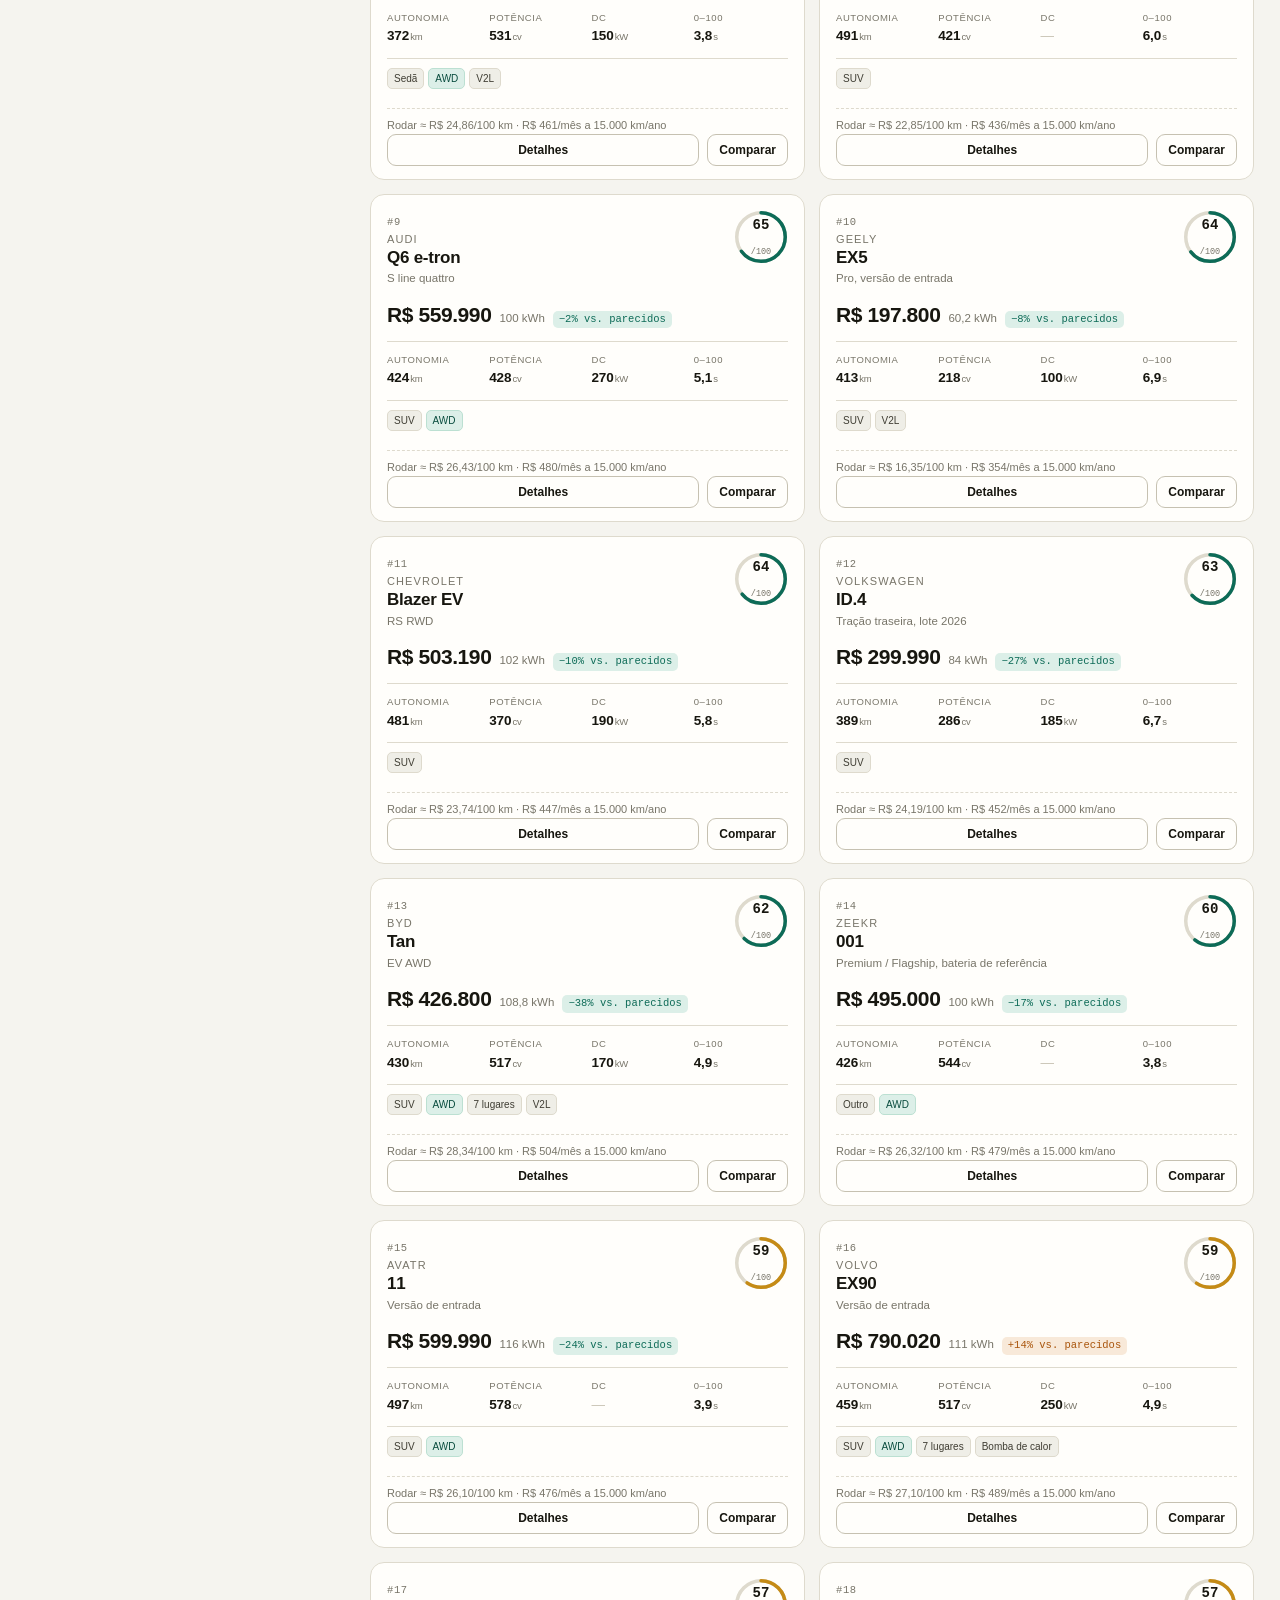
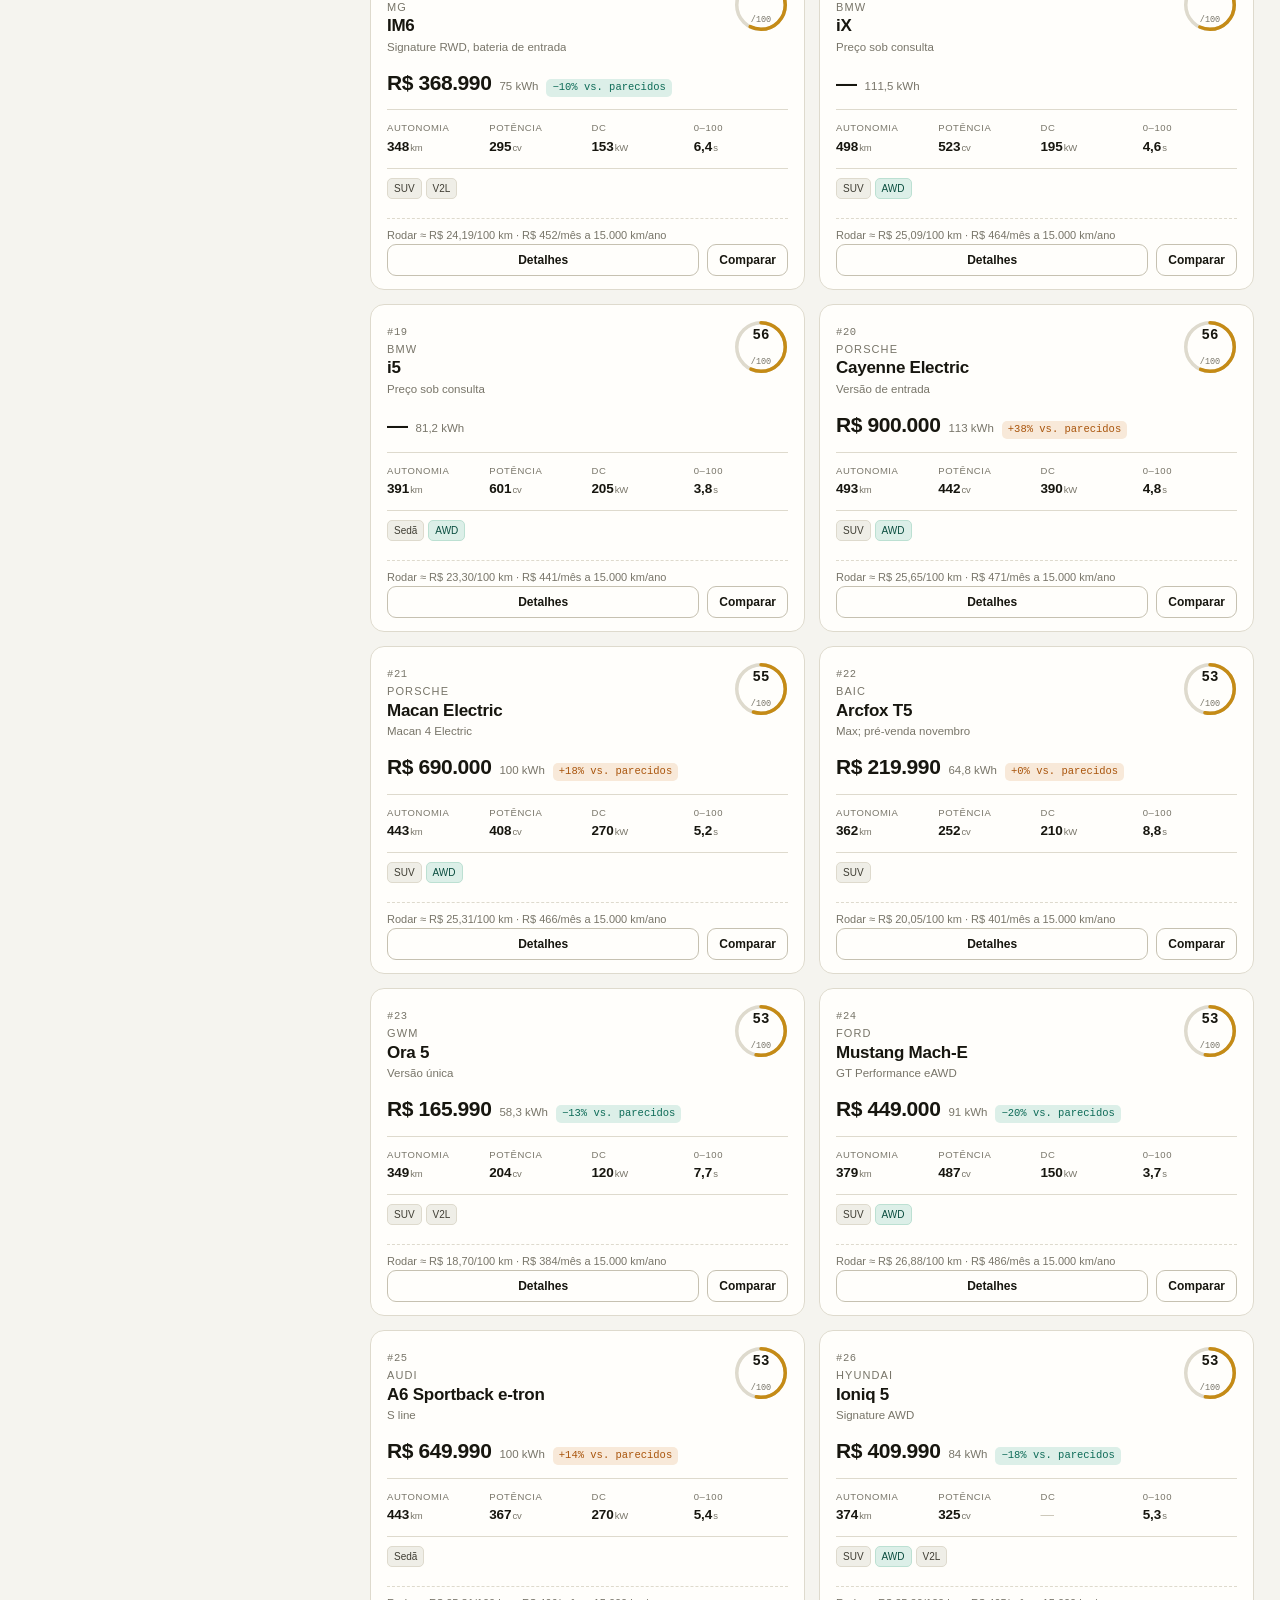
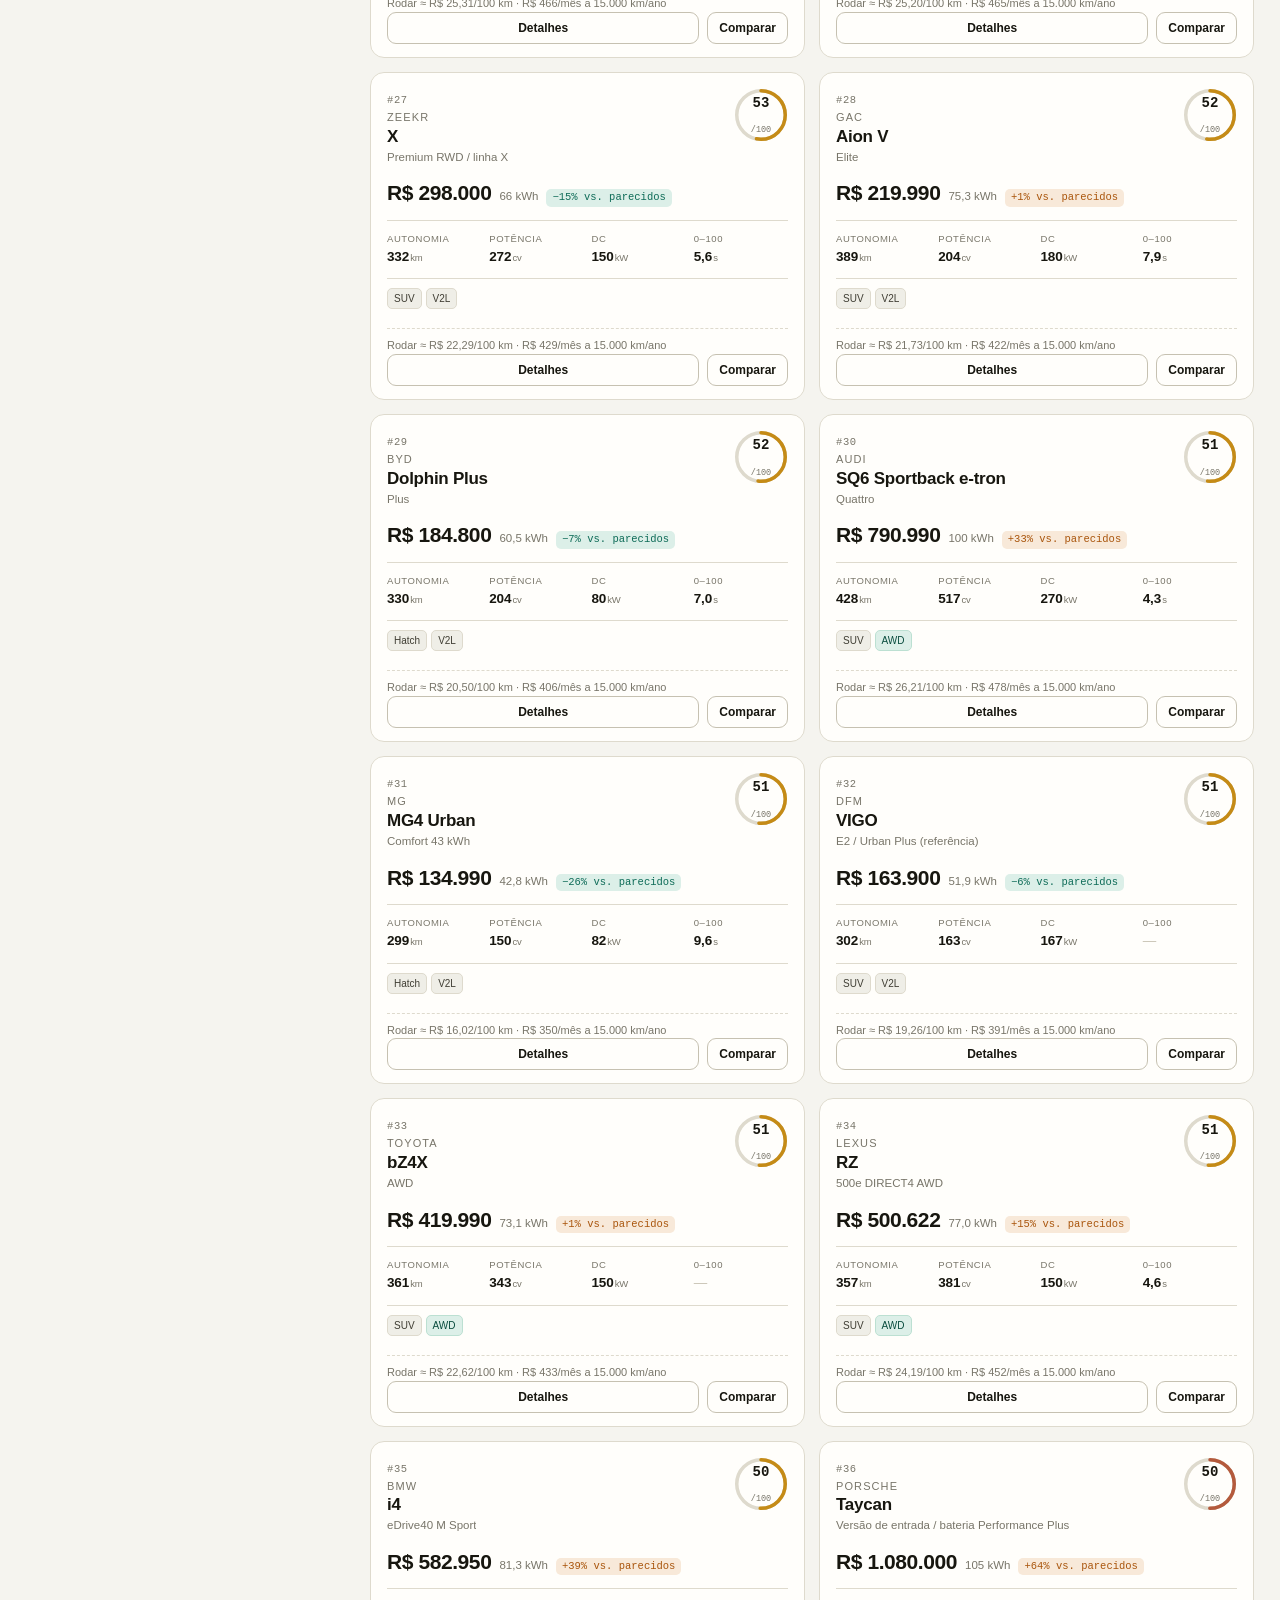
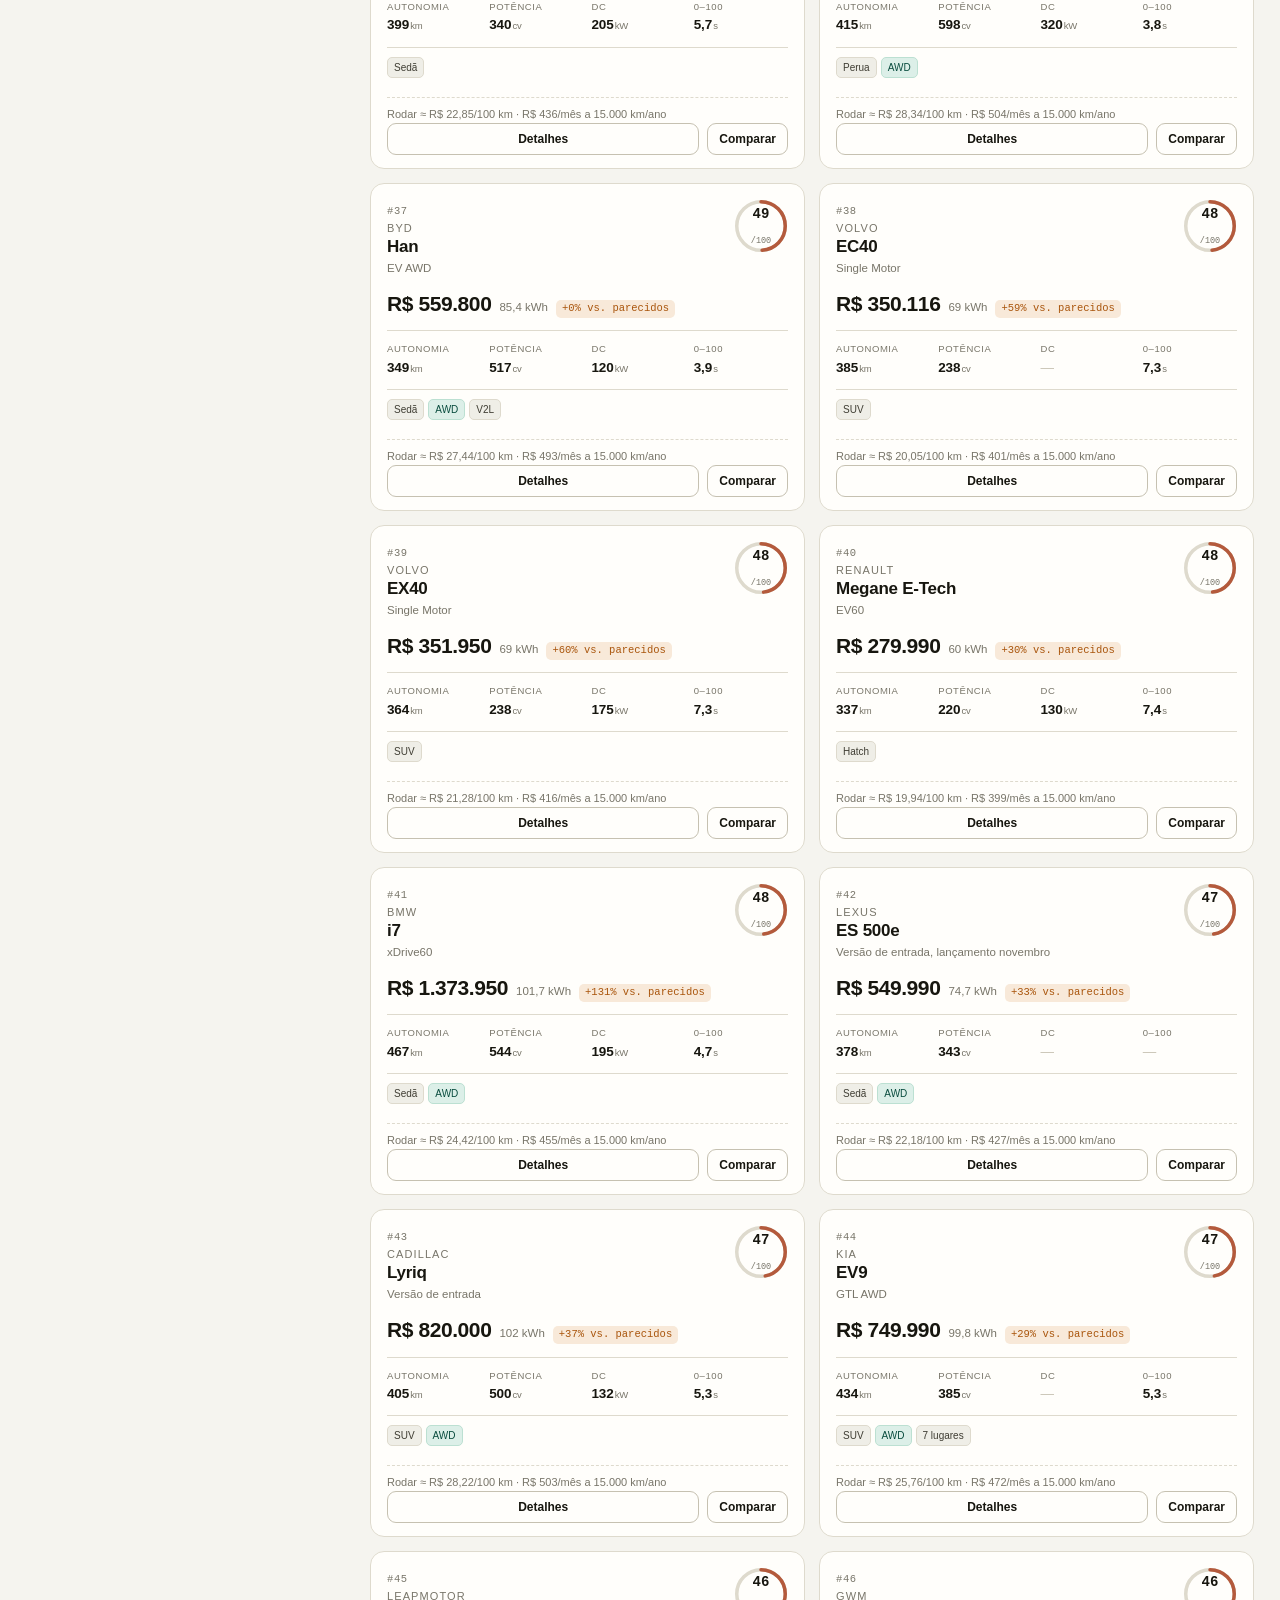
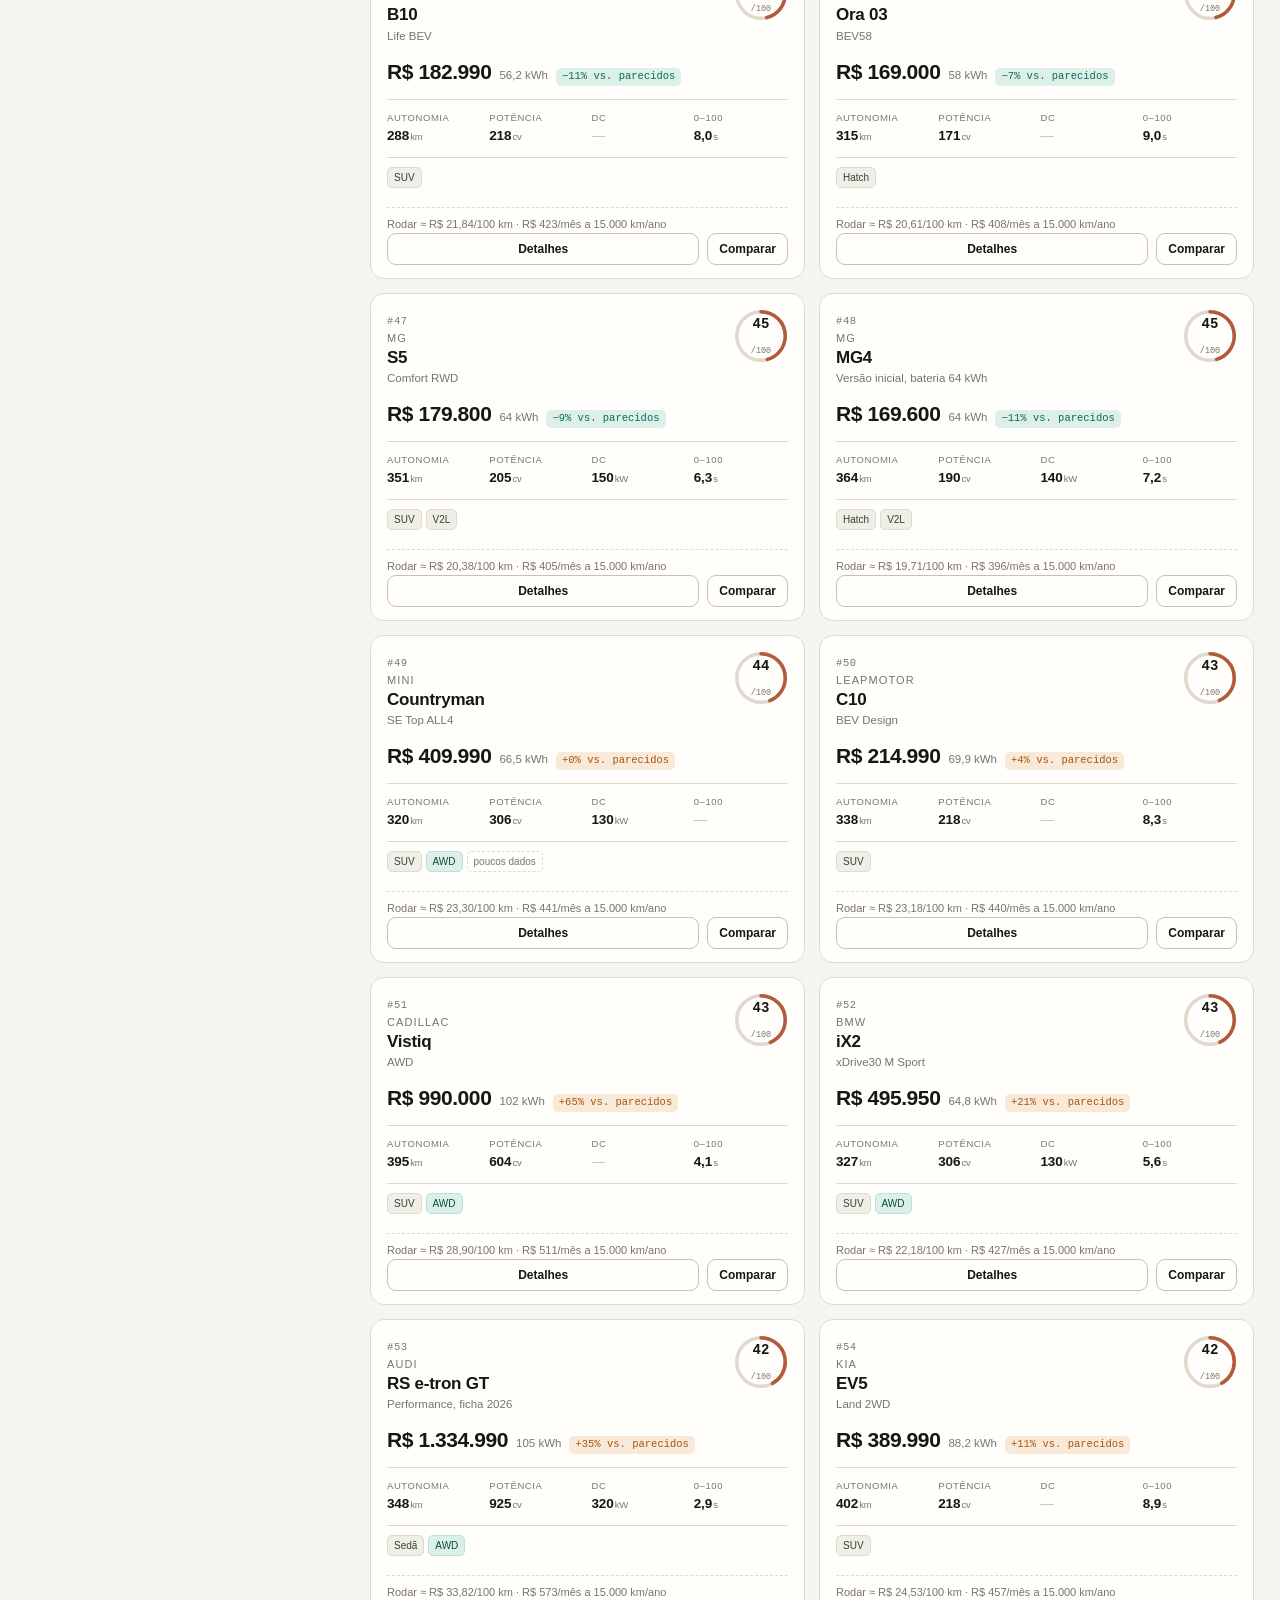
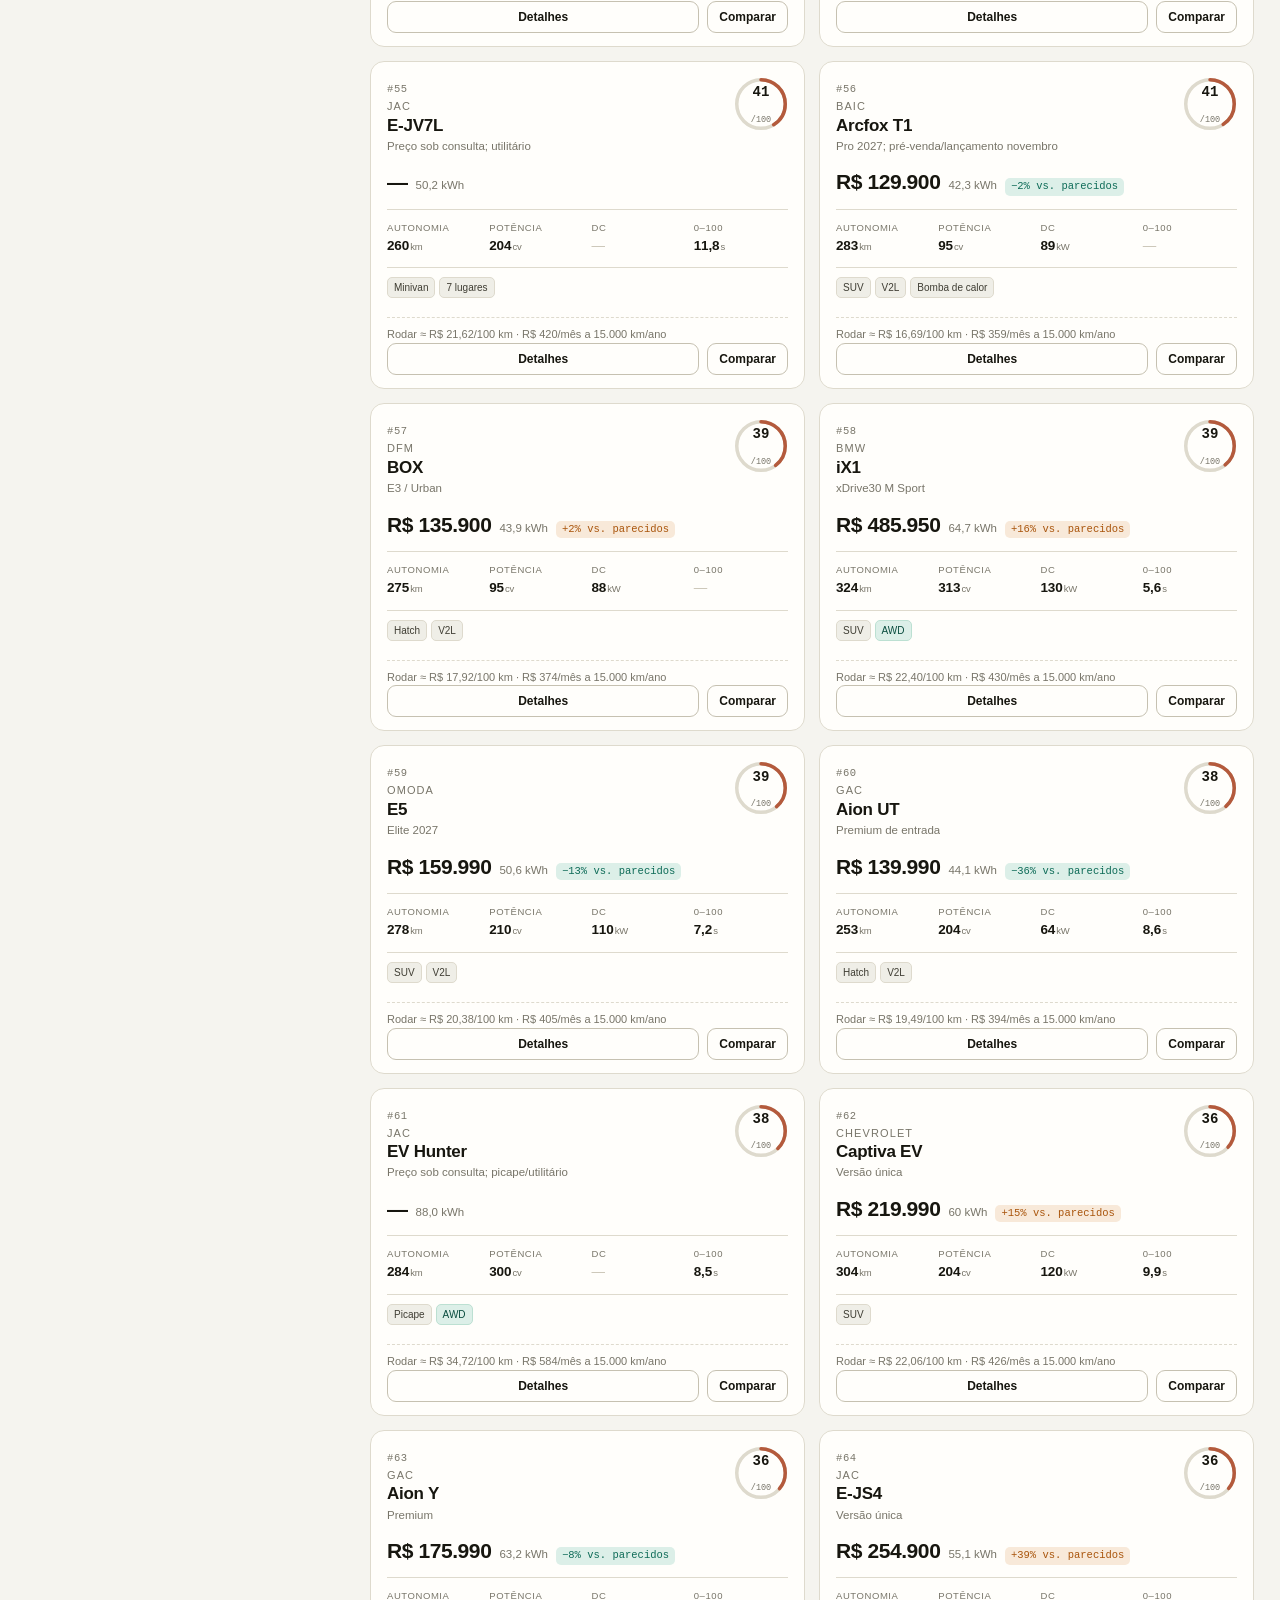
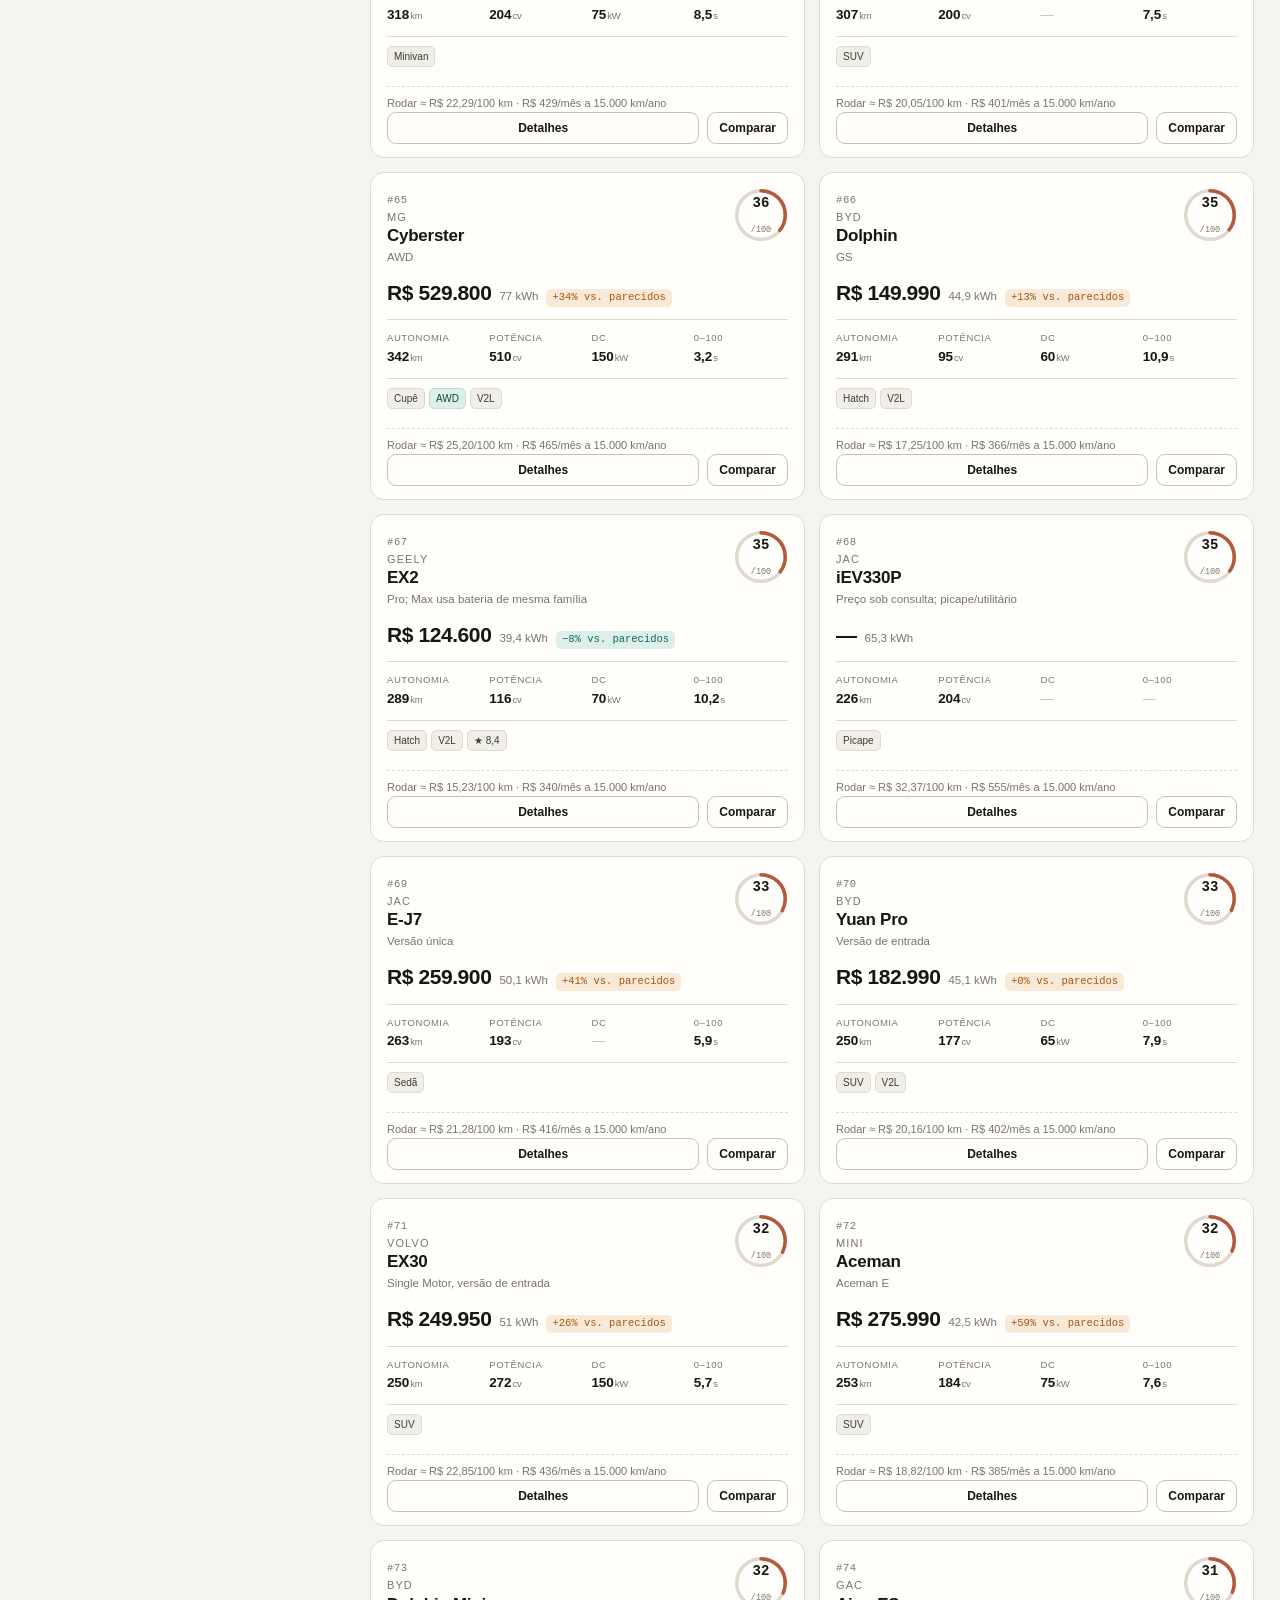
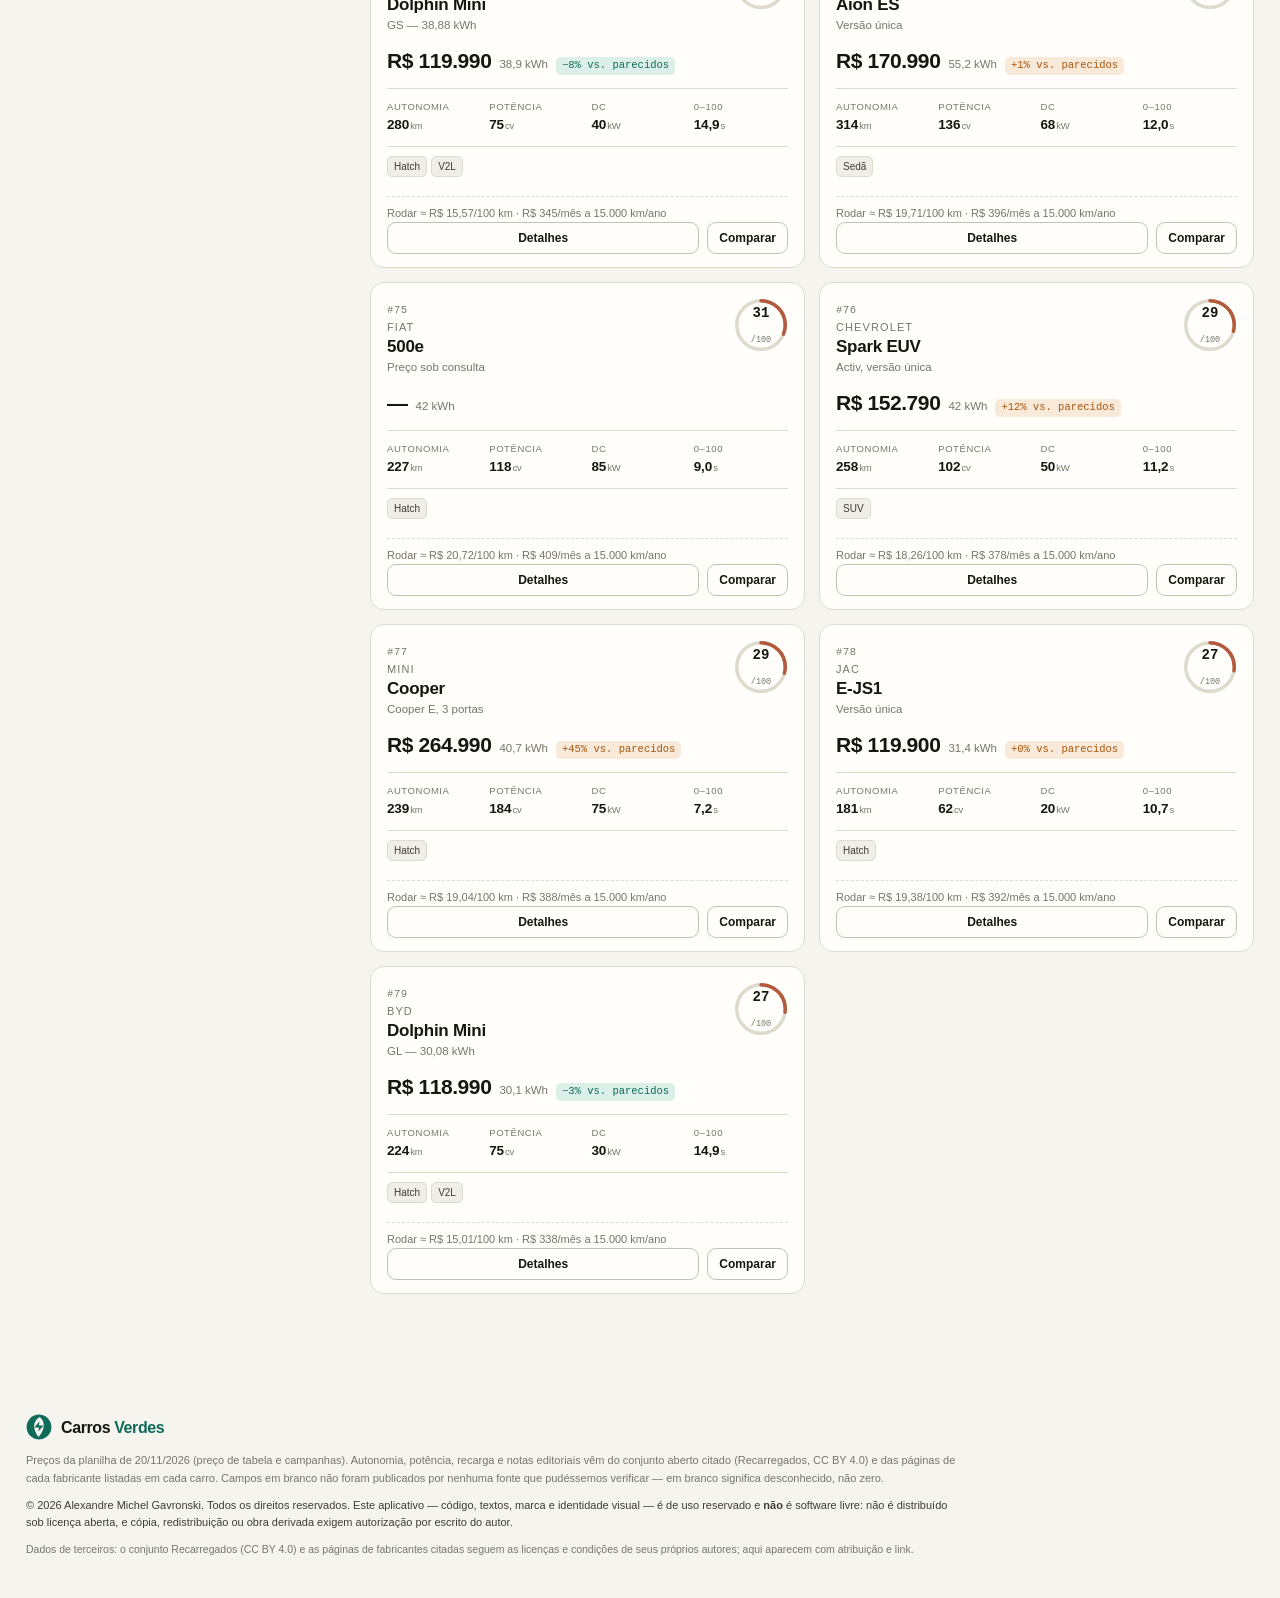
==== commit 3b702cb0: "Corrige a nomenclatura: os híbridos da base são plug-in flex Os 11 plug-in do conjunto são todos fle" ====
--- a/index.html
+++ b/index.html
@@ -3,8 +3,8 @@
 <head>
 <meta charset="utf-8">
 <meta name="viewport" content="width=device-width, initial-scale=1">
-<title>Carros Verdes — comparador de carros elétricos e híbridos plug-in do Brasil</title>
-<meta name="description" content="Compare preço, autonomia Inmetro, recarga, equipamentos e custo por quilômetro das versões de carros elétricos e híbridos plug-in à venda no Brasil. Cada número com a fonte ao lado.">
+<title>Carros Verdes — comparador de carros elétricos e híbridos plug-in flex do Brasil</title>
+<meta name="description" content="Compare preço, autonomia Inmetro, recarga, equipamentos e custo por quilômetro das versões de carros elétricos e híbridos plug-in flex à venda no Brasil. Cada número com a fonte ao lado.">
 <meta name="author" content="Alexandre Michel Gavronski">
 <meta name="copyright" content="© 2026 Alexandre Michel Gavronski. Todos os direitos reservados.">
 <meta name="robots" content="index, follow">
@@ -14,15 +14,15 @@
 <meta property="og:type" content="website">
 <meta property="og:site_name" content="Carros Verdes">
 <meta property="og:locale" content="pt_BR">
-<meta property="og:title" content="Carros Verdes — o comparador de elétricos e híbridos plug-in do Brasil">
+<meta property="og:title" content="Carros Verdes — o comparador de elétricos e híbridos plug-in flex do Brasil">
 <meta property="og:description" content="90 versões com preço de tabela, autonomia, recarga, equipamentos e custo real por quilômetro — com a fonte de cada número.">
 <meta property="og:url" content="https://alemigav.github.io/carros-verdes/">
 <meta property="og:image" content="https://alemigav.github.io/carros-verdes/assets/og-image.png">
 <meta property="og:image:width" content="1200">
 <meta property="og:image:height" content="630">
-<meta property="og:image:alt" content="Carros Verdes — comparador de carros elétricos e híbridos plug-in do Brasil">
+<meta property="og:image:alt" content="Carros Verdes — comparador de carros elétricos e híbridos plug-in flex do Brasil">
 <meta name="twitter:card" content="summary_large_image">
-<meta name="twitter:title" content="Carros Verdes — comparador de elétricos e híbridos plug-in do Brasil">
+<meta name="twitter:title" content="Carros Verdes — comparador de elétricos e híbridos plug-in flex do Brasil">
 <meta name="twitter:description" content="90 versões com preço, autonomia, recarga e custo por quilômetro — com a fonte de cada número.">
 <meta name="twitter:image" content="https://alemigav.github.io/carros-verdes/assets/og-image.png">
 
@@ -52,14 +52,14 @@
       </span>
       <span class="brand__text">
         <span class="brand__name">Carros <em>Verdes</em></span>
-        <span class="brand__tag">Elétricos e híbridos plug-in no Brasil</span>
+        <span class="brand__tag">Elétricos e híbridos plug-in flex no Brasil</span>
       </span>
     </a>
 
     <div class="masthead__controls">
       <div class="switch" id="dataset-switch" role="tablist" aria-label="Tipo de motorização">
         <button role="tab" data-mode="BEV" class="is-active" aria-selected="true">100% elétricos <span id="count-bev"></span></button>
-        <button role="tab" data-mode="PHEV" aria-selected="false">Híbridos plug-in <span id="count-phev"></span></button>
+        <button role="tab" data-mode="PHEV" aria-selected="false">Plug-in flex <span id="count-phev"></span></button>
       </div>
       <button class="ghost-btn" id="btn-sidebar" aria-expanded="false" aria-controls="sidebar">Filtros</button>
     </div>
@@ -78,7 +78,7 @@
   </div>
   <dl class="hero__stats">
     <div><dt>Elétricos</dt><dd id="hero-bev">—</dd></div>
-    <div><dt>Plug-in</dt><dd id="hero-phev">—</dd></div>
+    <div><dt>Plug-in flex</dt><dd id="hero-phev">—</dd></div>
     <div><dt>Versões</dt><dd id="hero-total">—</dd></div>
     <div><dt>Preços de</dt><dd id="hero-range">—</dd></div>
   </dl>
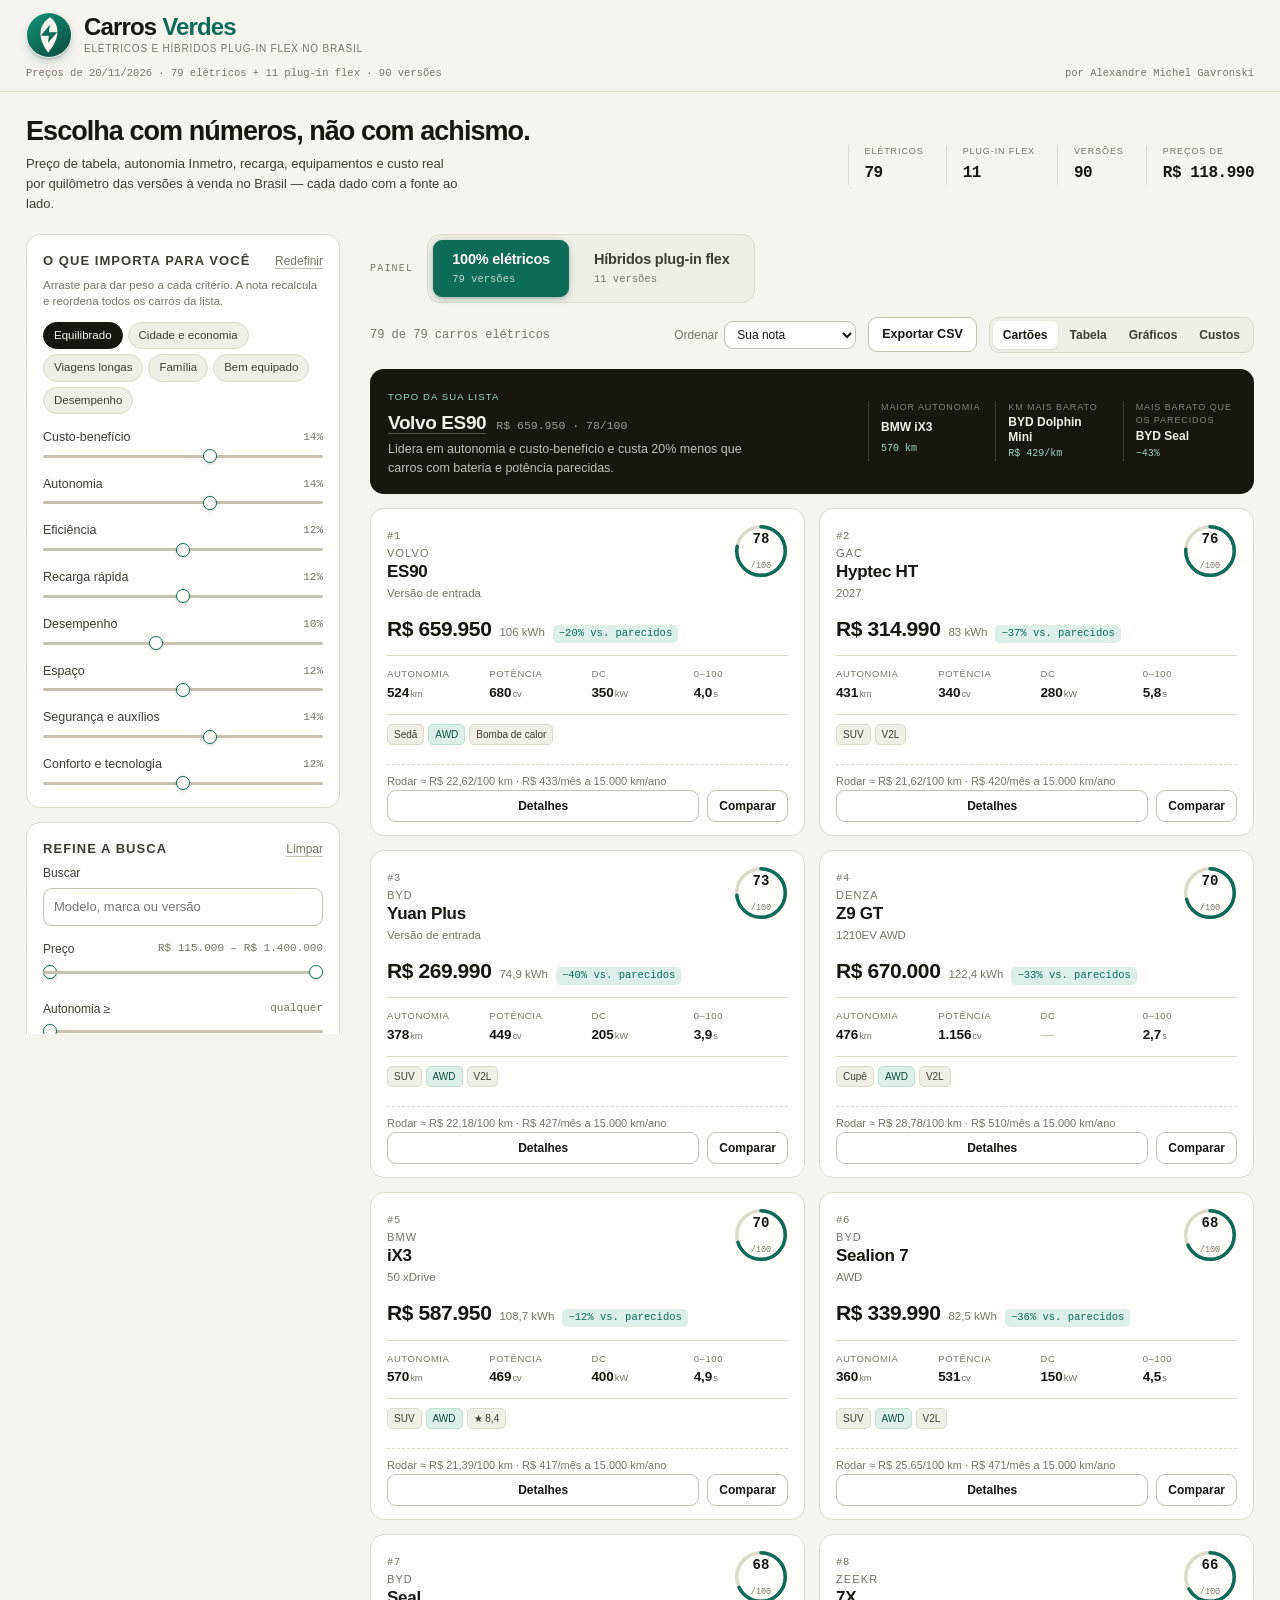
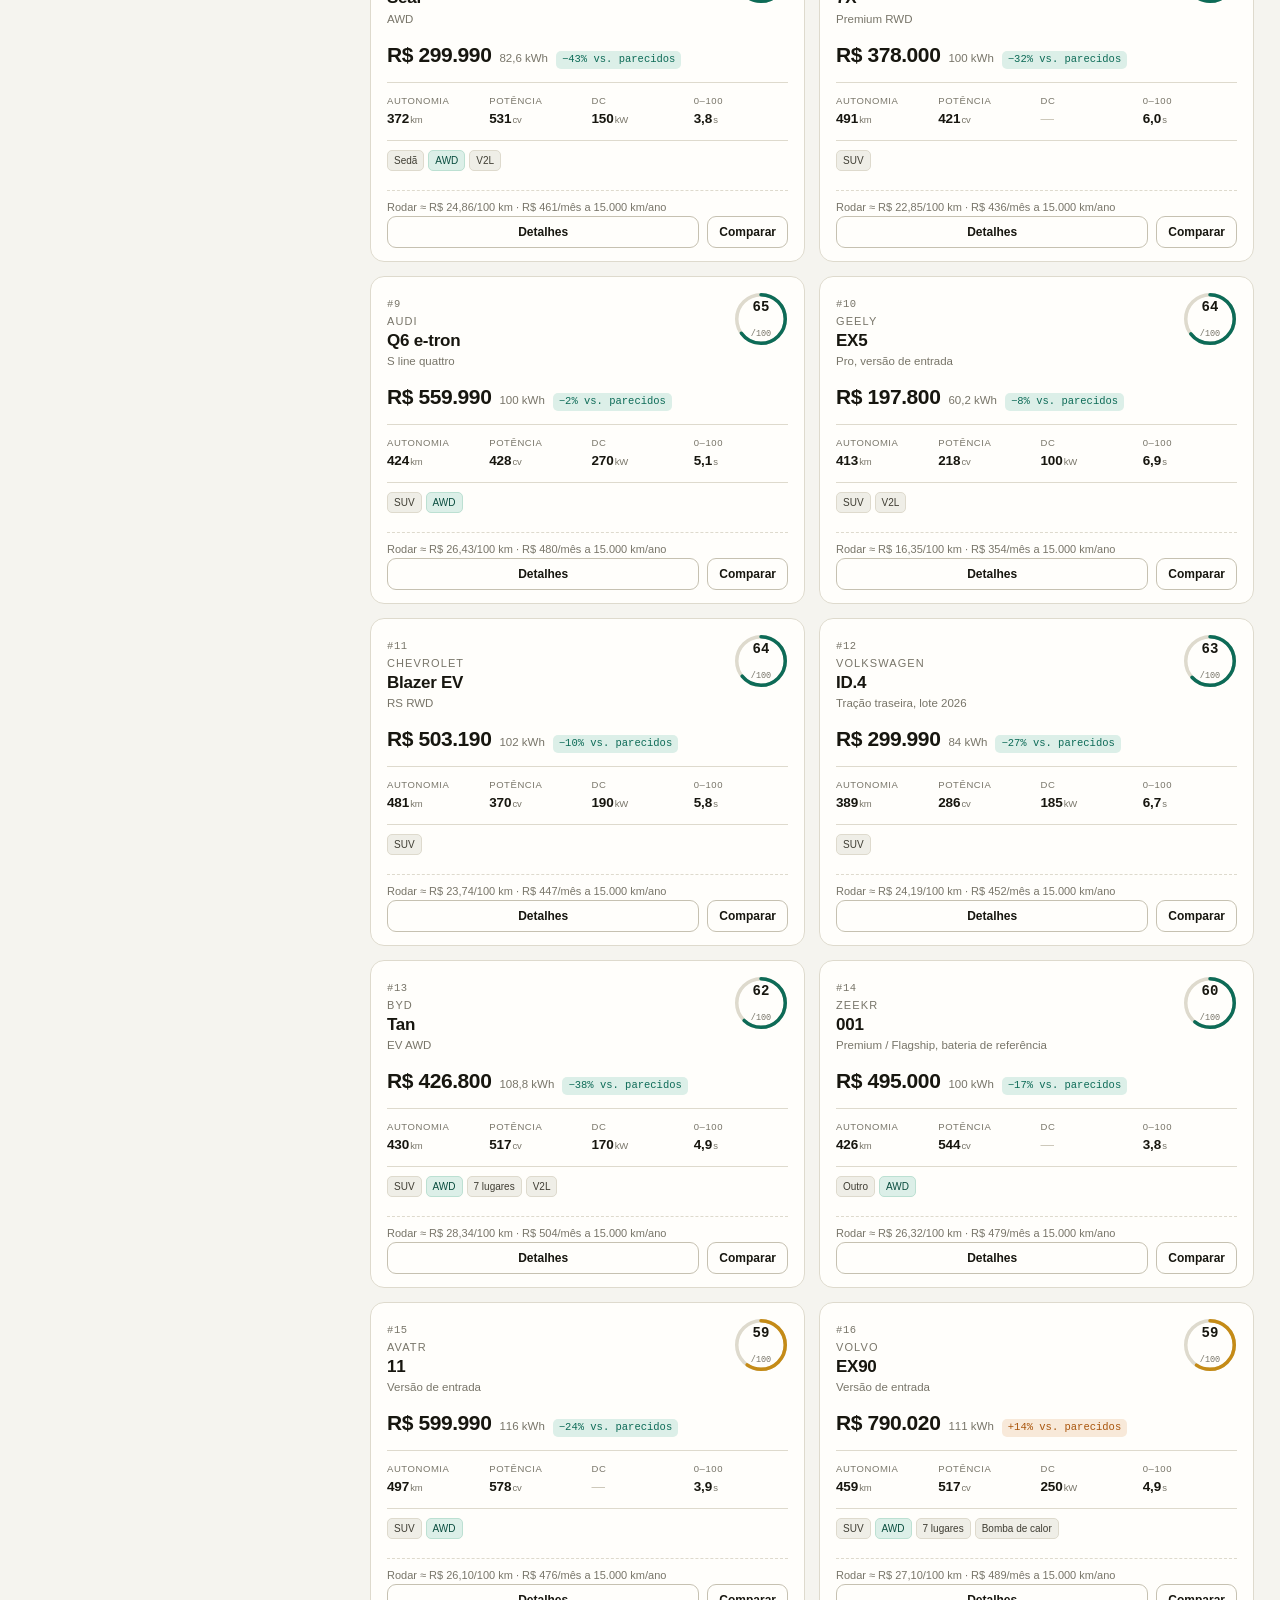
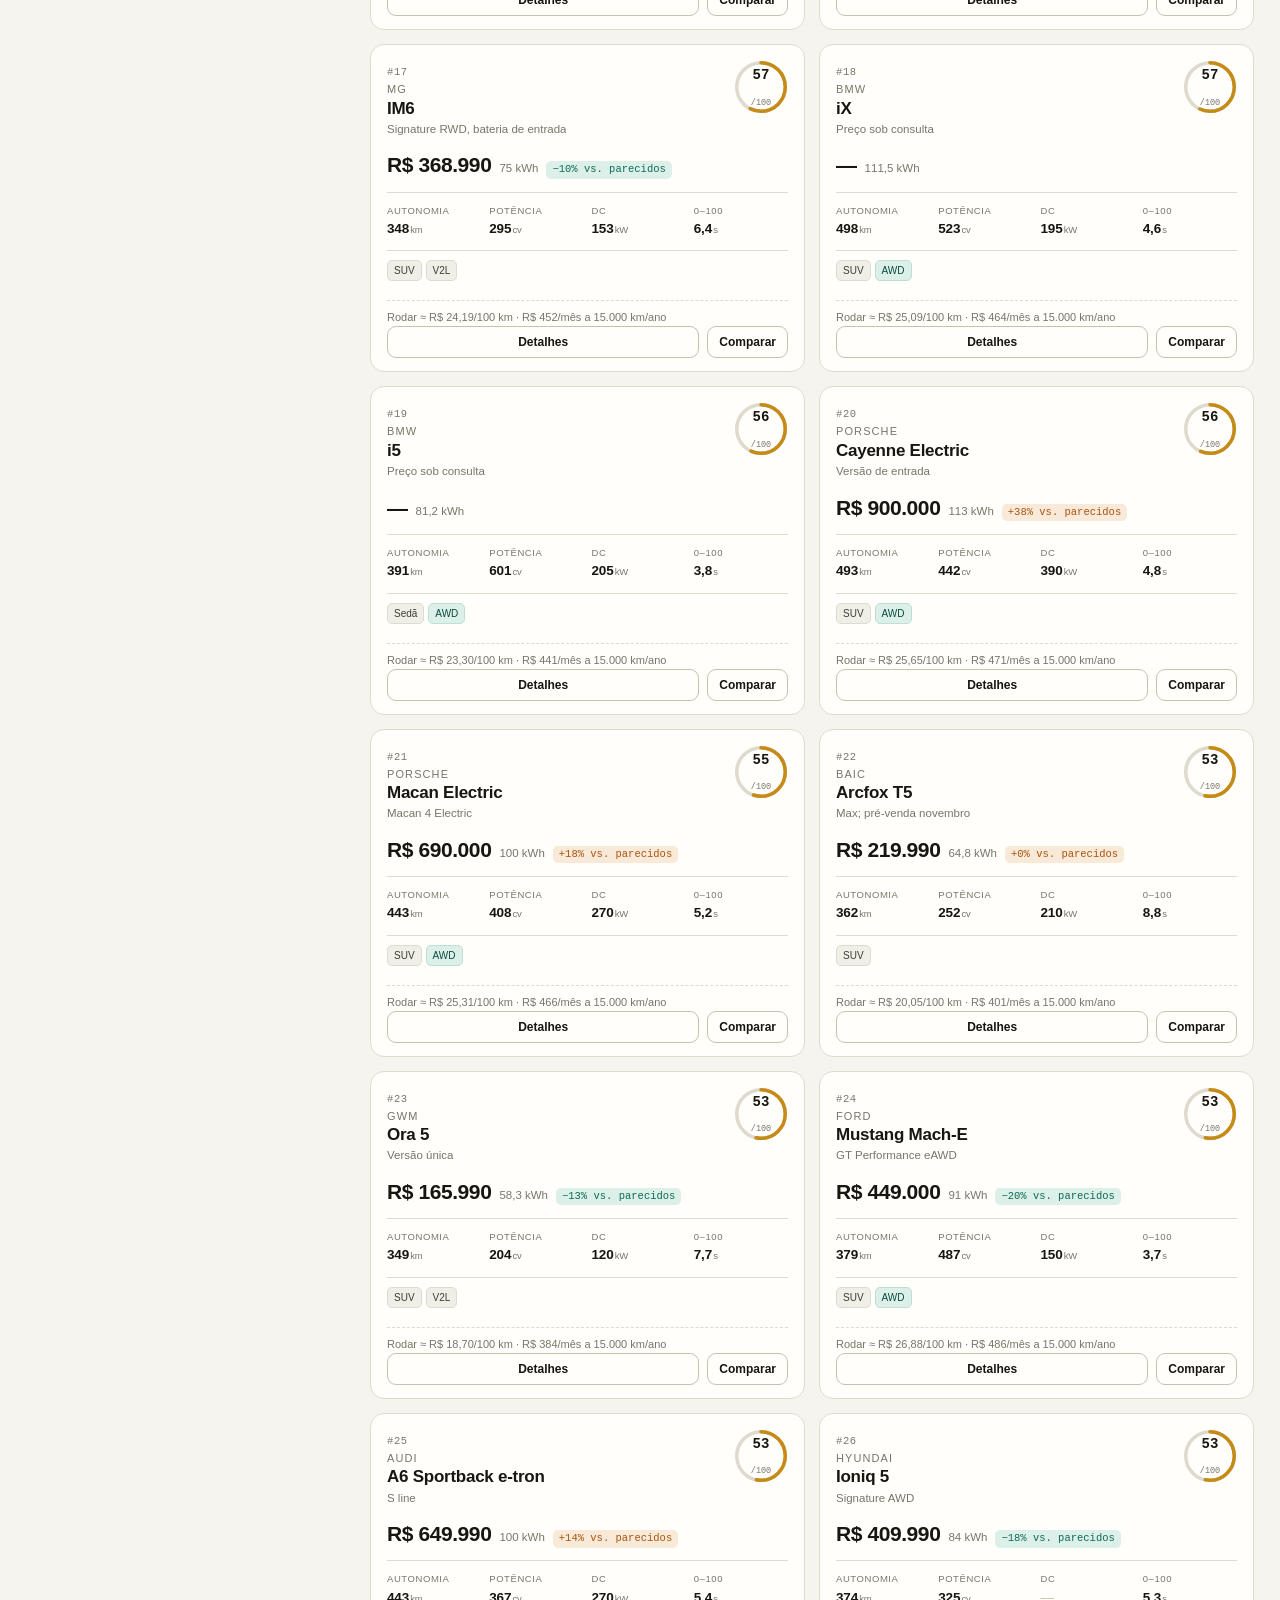
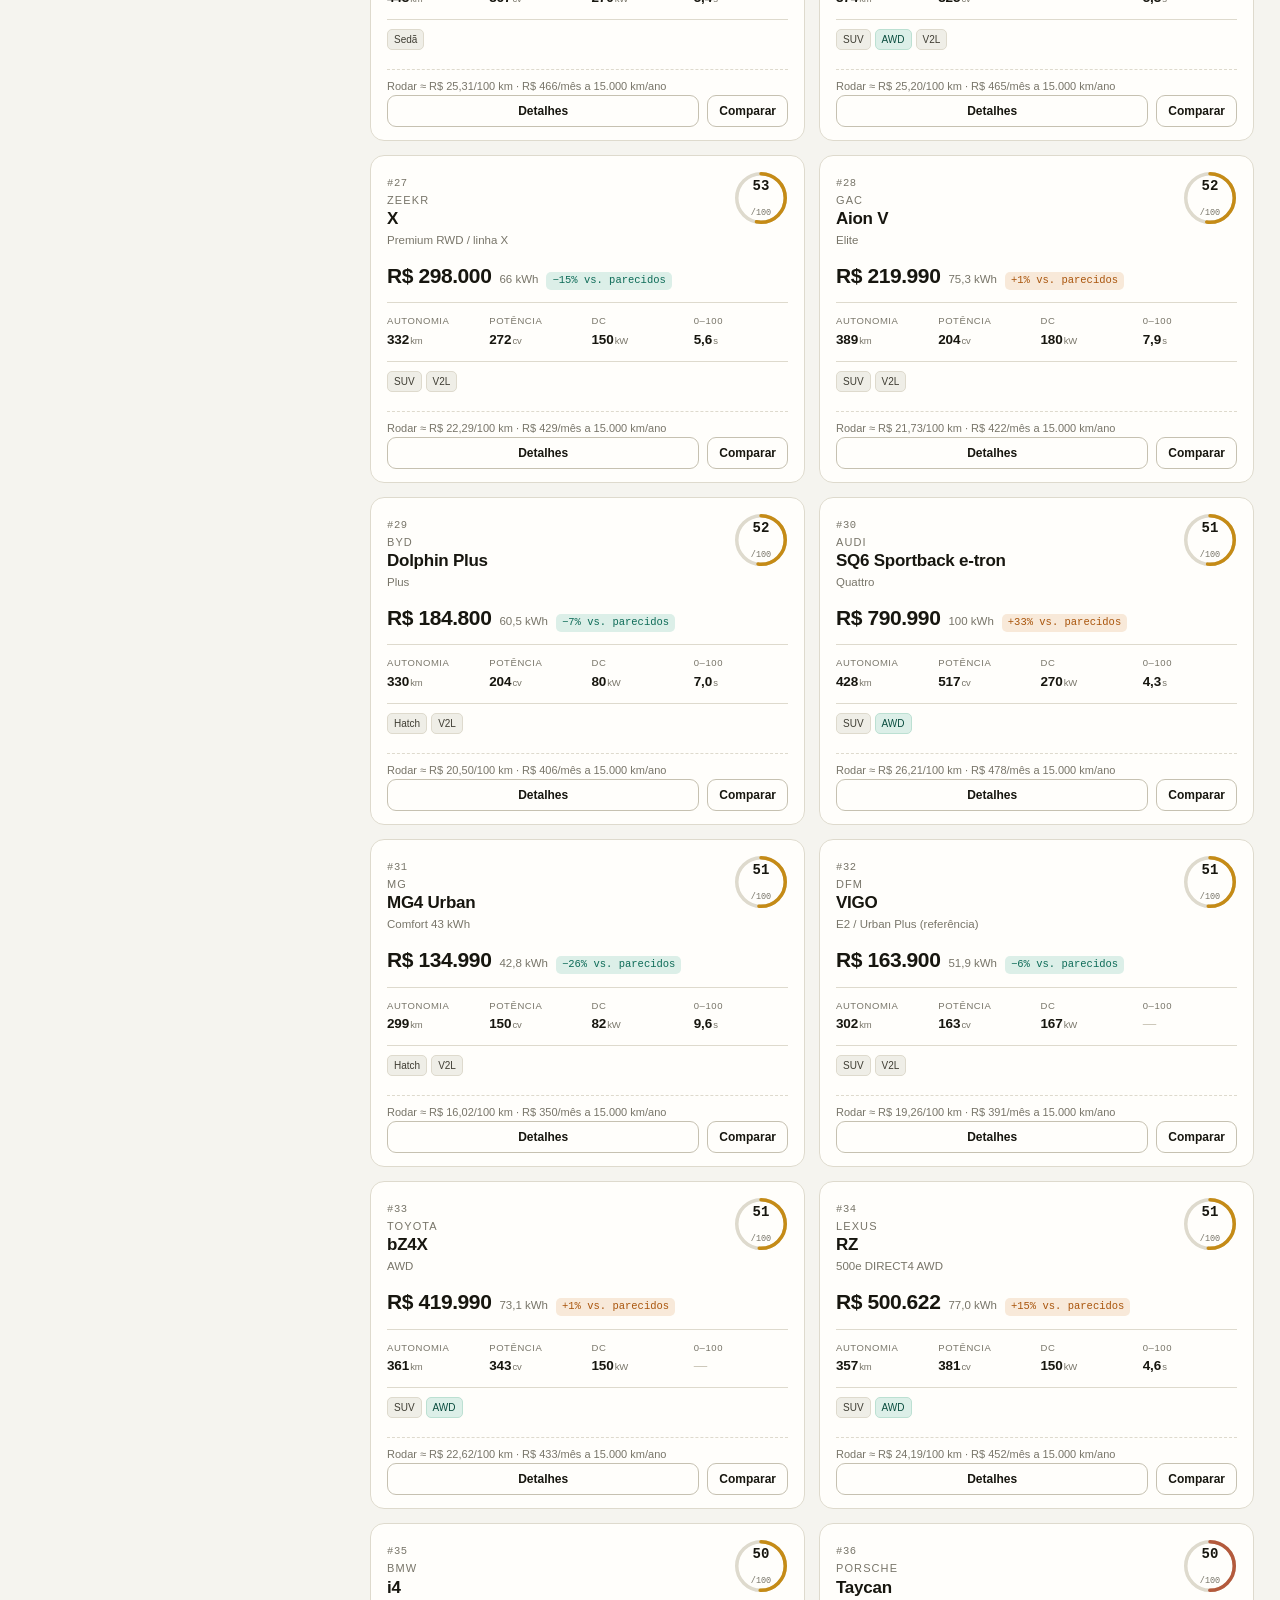
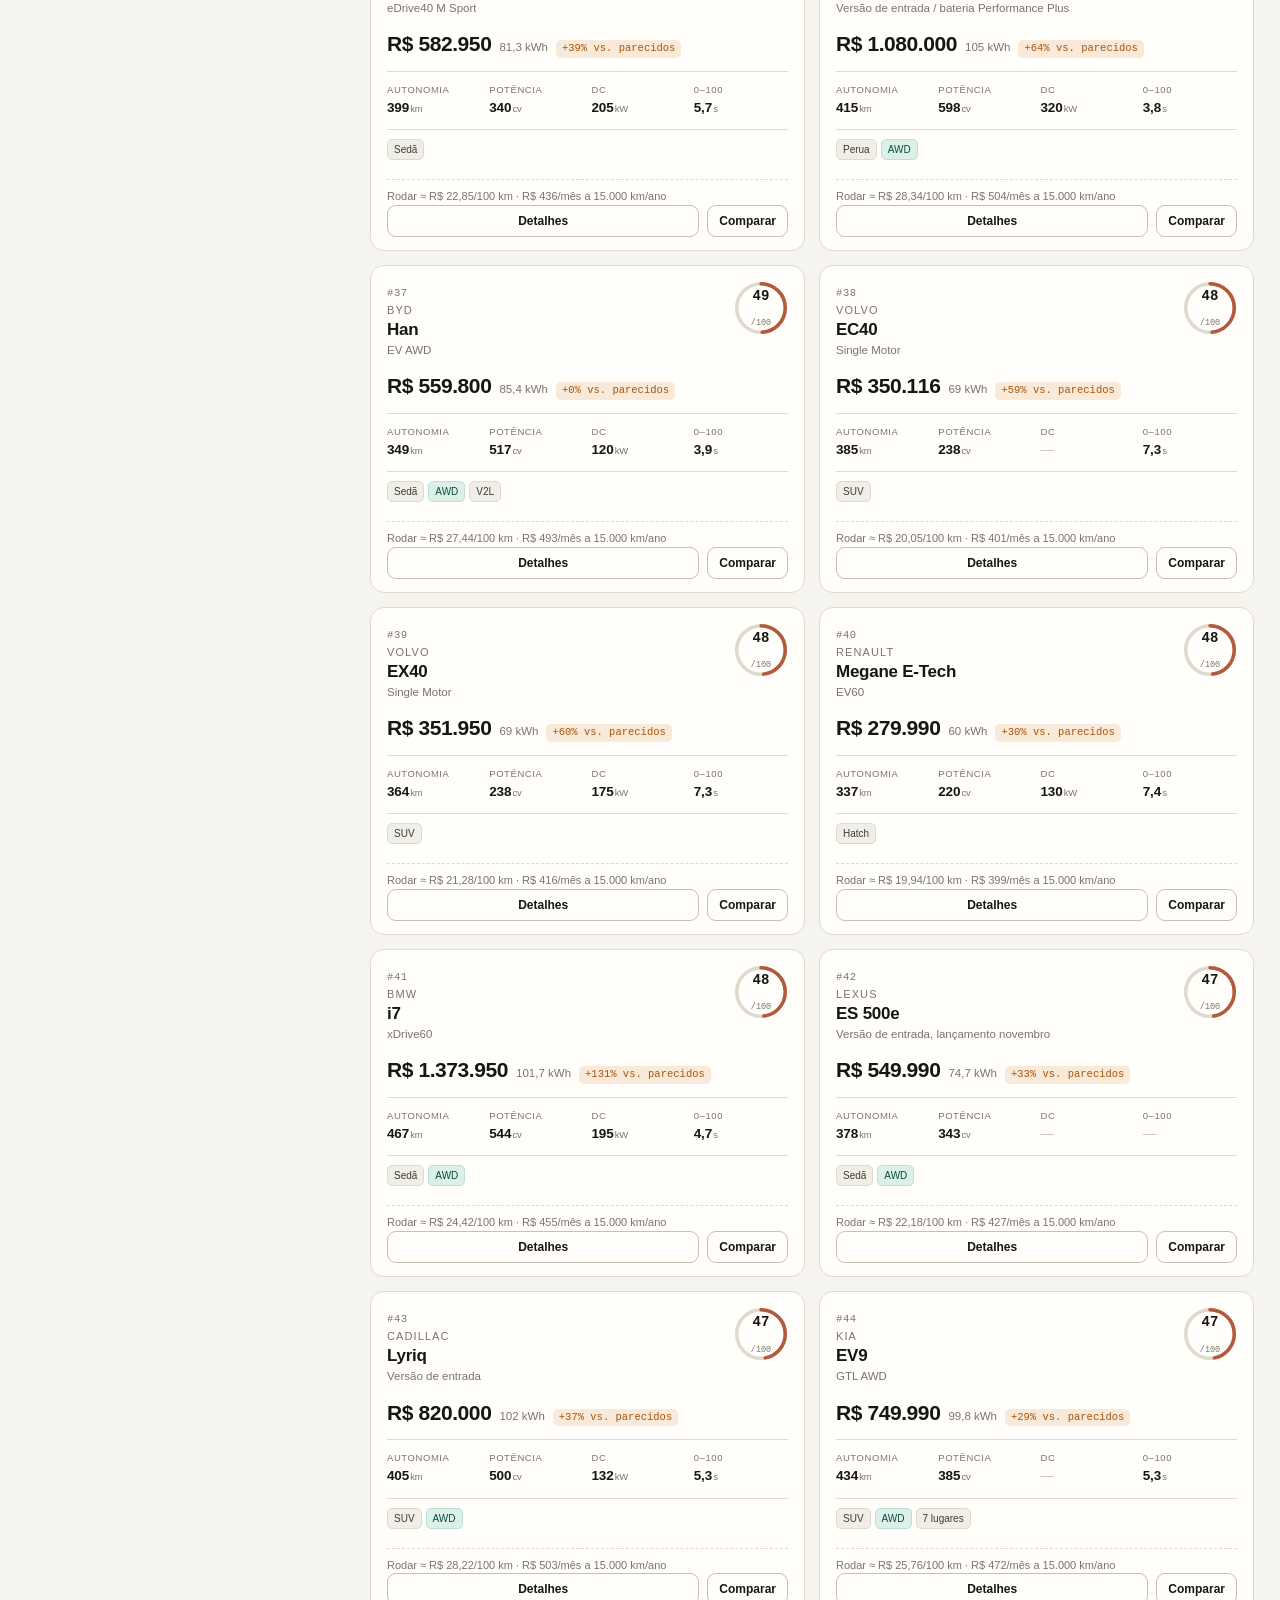
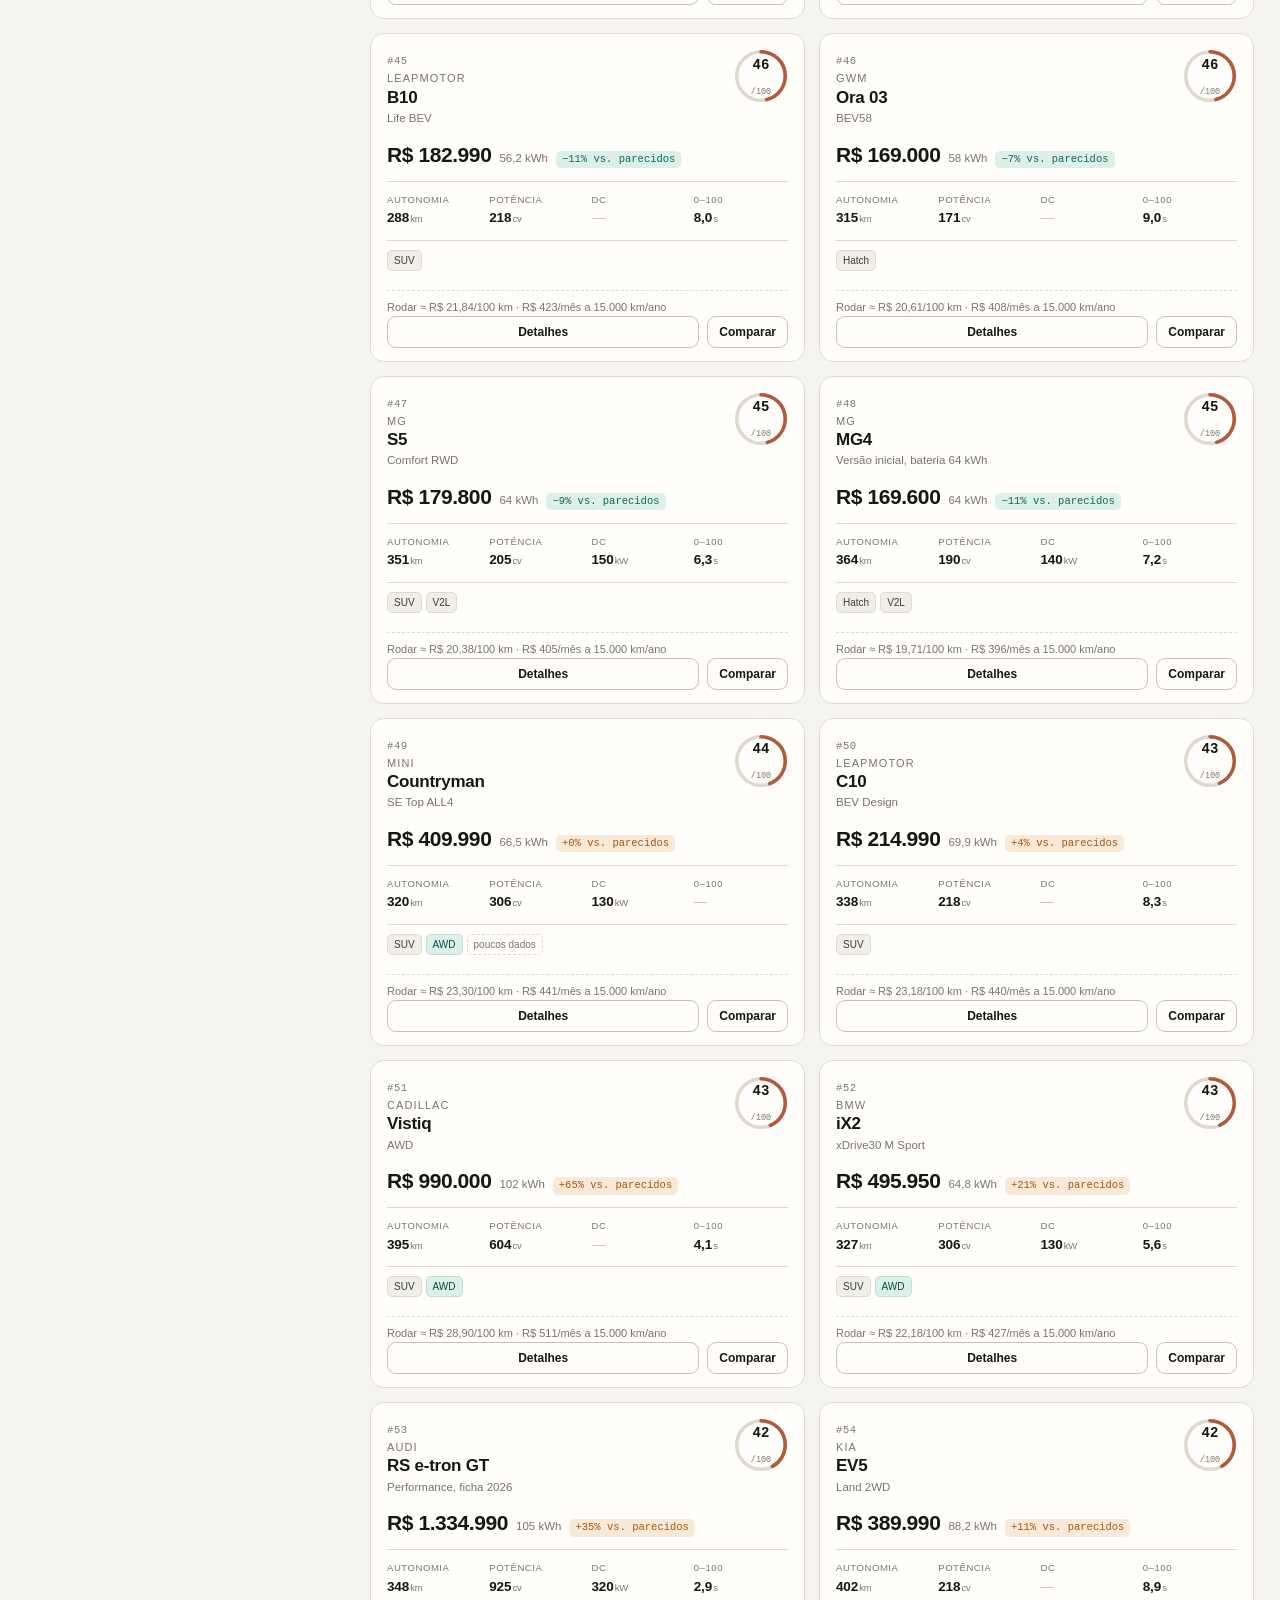
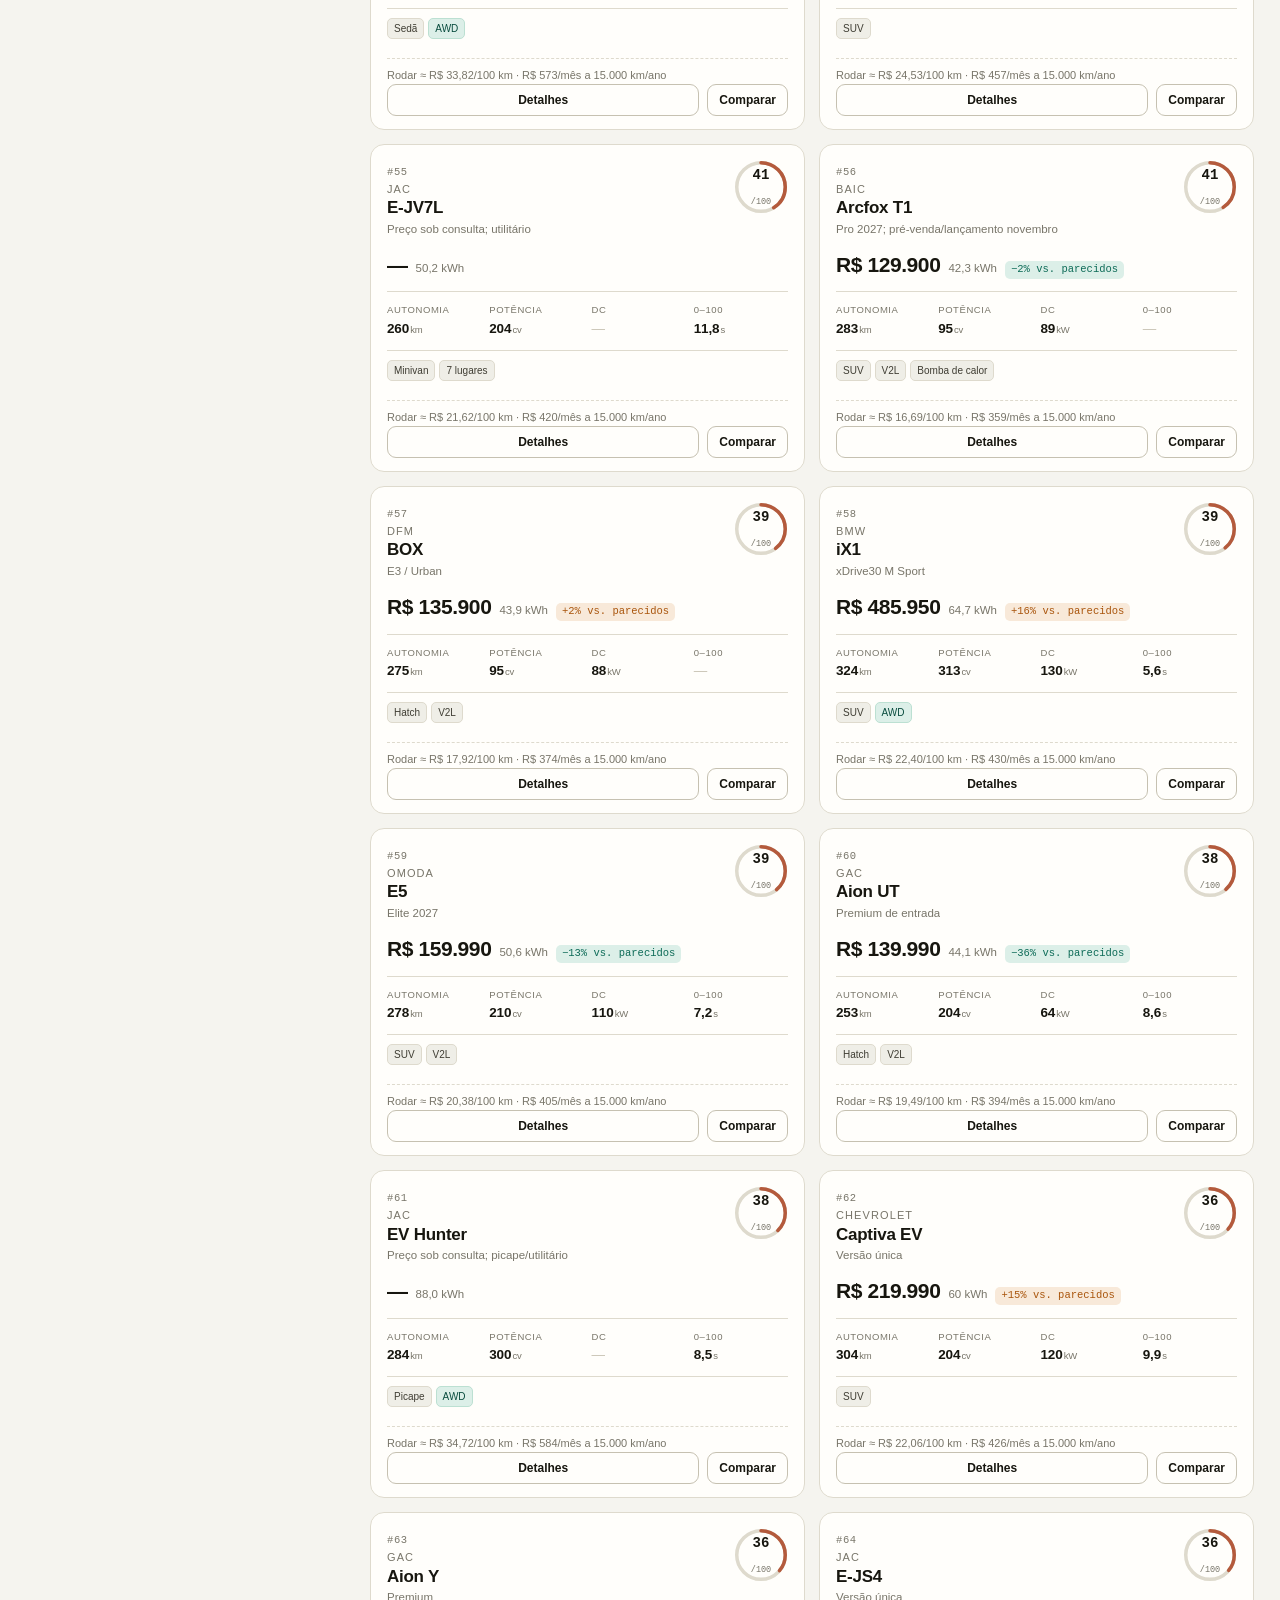
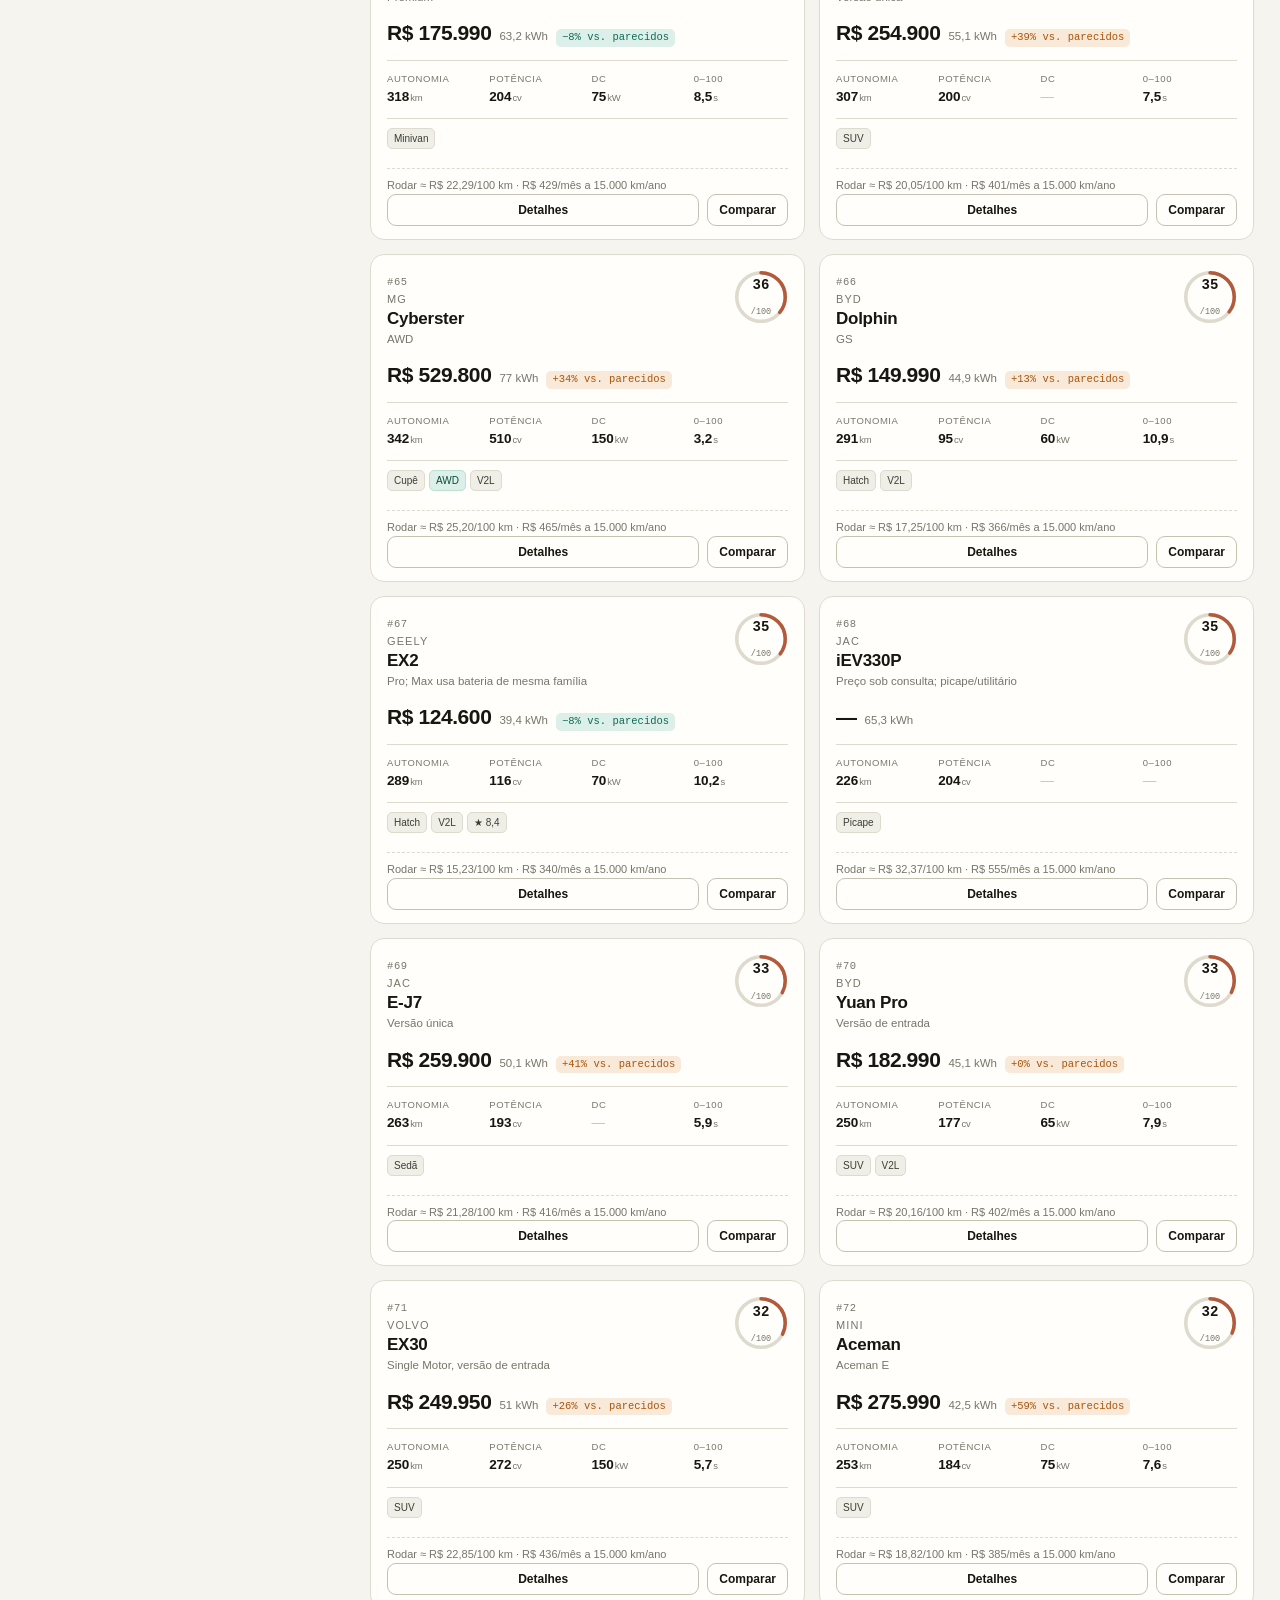
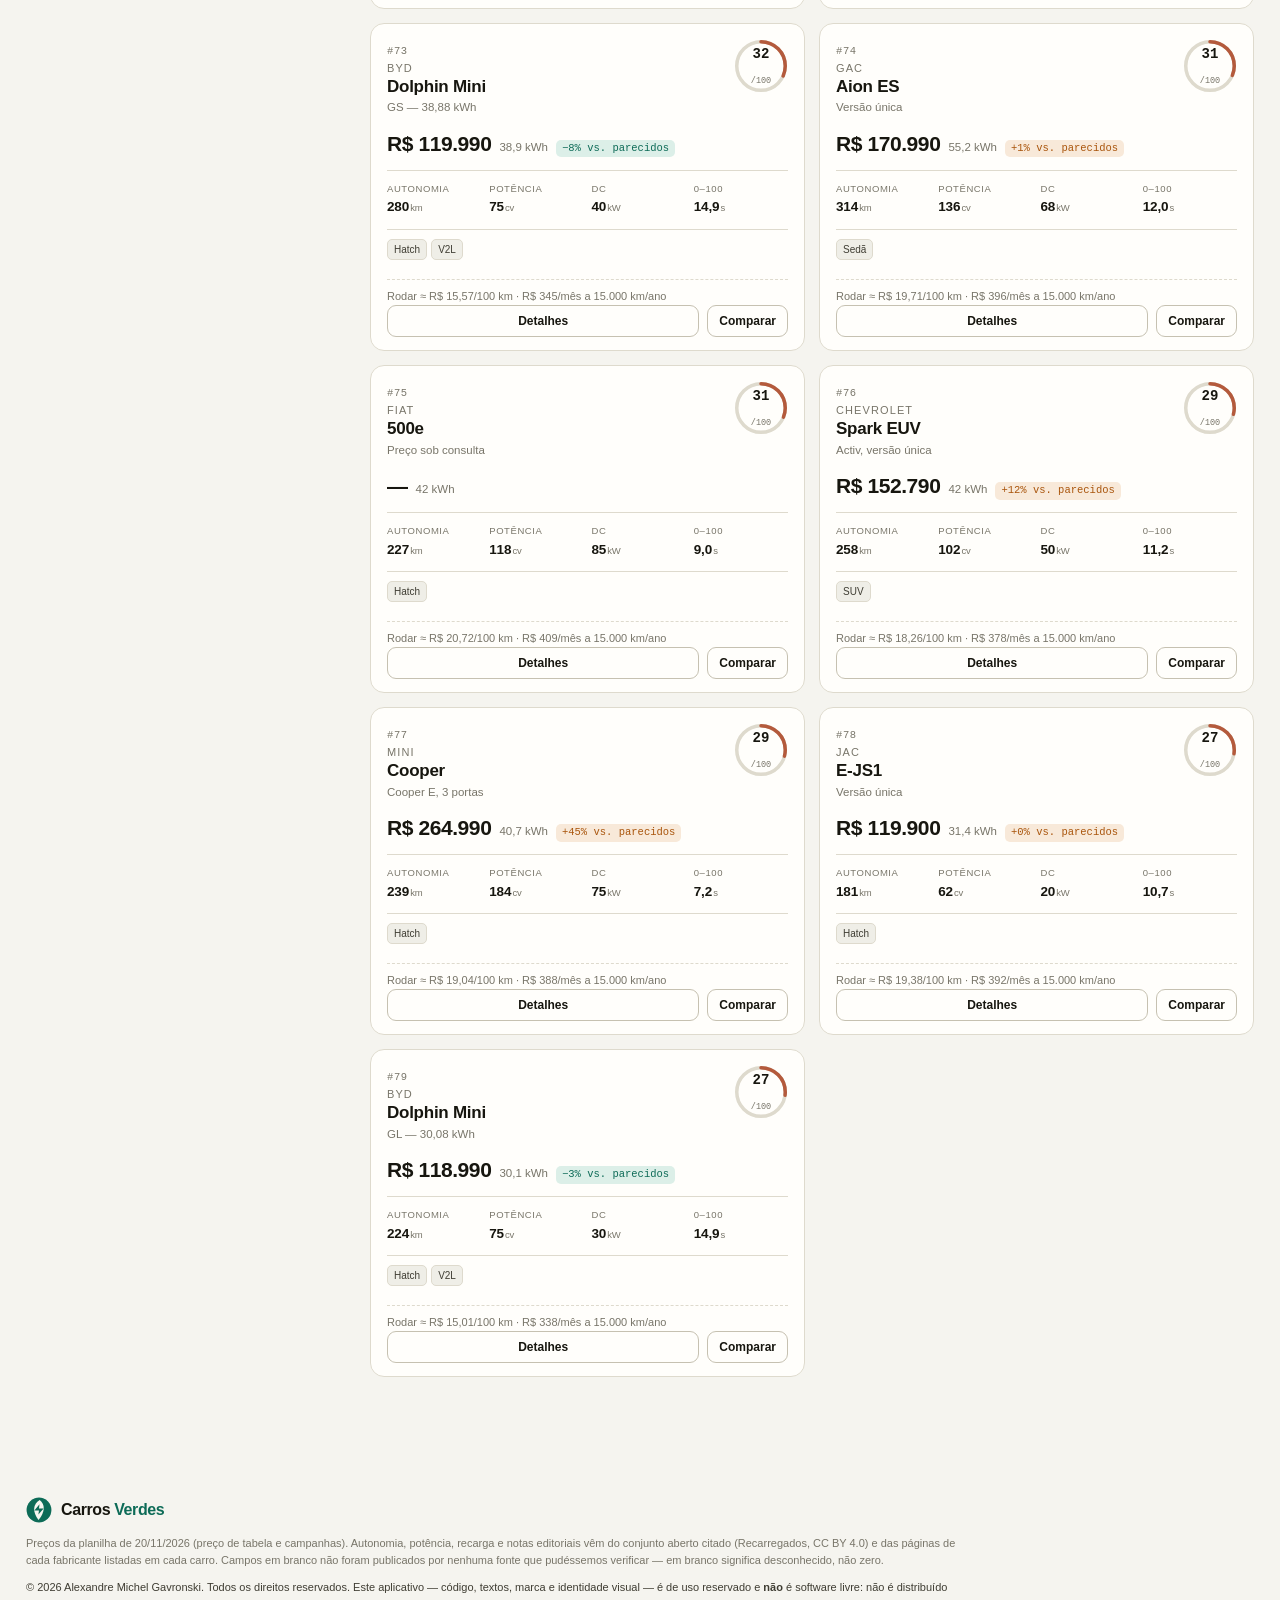
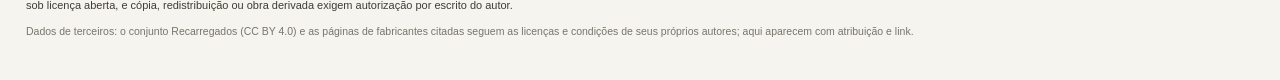
==== commit 608facec: "Torna o seletor de painel evidente e o move para o topo dos resultados O controle elétricos/plug-in " ====
--- a/index.html
+++ b/index.html
@@ -57,10 +57,6 @@
     </a>
 
     <div class="masthead__controls">
-      <div class="switch" id="dataset-switch" role="tablist" aria-label="Tipo de motorização">
-        <button role="tab" data-mode="BEV" class="is-active" aria-selected="true">100% elétricos <span id="count-bev"></span></button>
-        <button role="tab" data-mode="PHEV" aria-selected="false">Plug-in flex <span id="count-phev"></span></button>
-      </div>
       <button class="ghost-btn" id="btn-sidebar" aria-expanded="false" aria-controls="sidebar">Filtros</button>
     </div>
   </div>
@@ -161,6 +157,20 @@
   </aside>
 
   <main class="main">
+    <div class="mode-picker">
+      <span class="mode-picker__label" id="mode-picker-label">Painel</span>
+      <div class="mode-switch" id="dataset-switch" role="tablist" aria-labelledby="mode-picker-label">
+        <button role="tab" data-mode="BEV" class="is-active" aria-selected="true">
+          <span class="mode-switch__name">100% elétricos</span>
+          <span class="mode-switch__meta"><span id="count-bev">—</span> versões</span>
+        </button>
+        <button role="tab" data-mode="PHEV" aria-selected="false">
+          <span class="mode-switch__name">Híbridos plug-in flex</span>
+          <span class="mode-switch__meta"><span id="count-phev">—</span> versões</span>
+        </button>
+      </div>
+    </div>
+
     <div class="toolbar">
       <div class="toolbar__left">
         <span class="result-count" id="result-count">—</span>
--- a/styles.css
+++ b/styles.css
@@ -133,6 +133,72 @@
 .masthead__meta p { margin: 0; }
 .masthead__credit { white-space: nowrap; }
 
+/* ---------- seletor de painel ---------- */
+
+.mode-picker {
+  display: flex;
+  align-items: center;
+  gap: 14px;
+  margin-bottom: 14px;
+}
+
+.mode-picker__label {
+  font-family: var(--mono);
+  font-size: 10px;
+  text-transform: uppercase;
+  letter-spacing: .12em;
+  color: var(--muted);
+  white-space: nowrap;
+}
+
+.mode-switch {
+  display: inline-flex;
+  gap: 6px;
+  padding: 5px;
+  background: var(--surface-2);
+  border: 1px solid var(--line);
+  border-radius: 13px;
+}
+
+.mode-switch button {
+  display: grid;
+  gap: 1px;
+  text-align: left;
+  border: 1px solid transparent;
+  background: transparent;
+  color: var(--ink-2);
+  padding: 8px 18px;
+  border-radius: 9px;
+  transition: background .15s, color .15s, box-shadow .15s;
+}
+
+.mode-switch__name {
+  font-size: 14.5px;
+  font-weight: 640;
+  letter-spacing: -.015em;
+  white-space: nowrap;
+}
+
+.mode-switch__meta {
+  font-family: var(--mono);
+  font-size: 10.5px;
+  color: var(--muted);
+  font-variant-numeric: tabular-nums;
+}
+
+.mode-switch button:hover { background: #e6e4da; color: var(--ink); }
+
+.mode-switch button.is-active {
+  background: var(--accent);
+  border-color: var(--accent);
+  color: #fffefb;
+  box-shadow: 0 2px 8px -3px rgba(10, 77, 63, .75);
+}
+
+.mode-switch button.is-active .mode-switch__meta { color: rgba(255, 254, 251, .74); }
+
+.mode-switch button.is-active:hover { background: #0b5d4c; }
+
 .switch {
   display: inline-flex;
   padding: 3px;
@@ -805,8 +871,13 @@
 
 @media (max-width: 720px) {
   .masthead__bar { flex-wrap: wrap; gap: 10px; padding: 10px 16px 6px; }
+  .masthead__controls { margin-left: auto; }
   .brand__mark svg { width: 38px; height: 38px; }
   .masthead__meta { flex-wrap: wrap; gap: 2px 12px; padding: 0 16px 8px; }
+  .mode-picker { flex-direction: column; align-items: stretch; gap: 6px; margin-bottom: 12px; }
+  .mode-switch { display: grid; grid-template-columns: 1fr 1fr; gap: 4px; }
+  .mode-switch button { padding: 8px 10px; }
+  .mode-switch__name { font-size: 12.5px; white-space: normal; line-height: 1.25; }
   .toolbar__left, .toolbar__right { width: 100%; }
   .switch--small { flex: 1 1 100%; }
   .switch--small button { flex: 1; white-space: nowrap; padding: 6px 4px; }
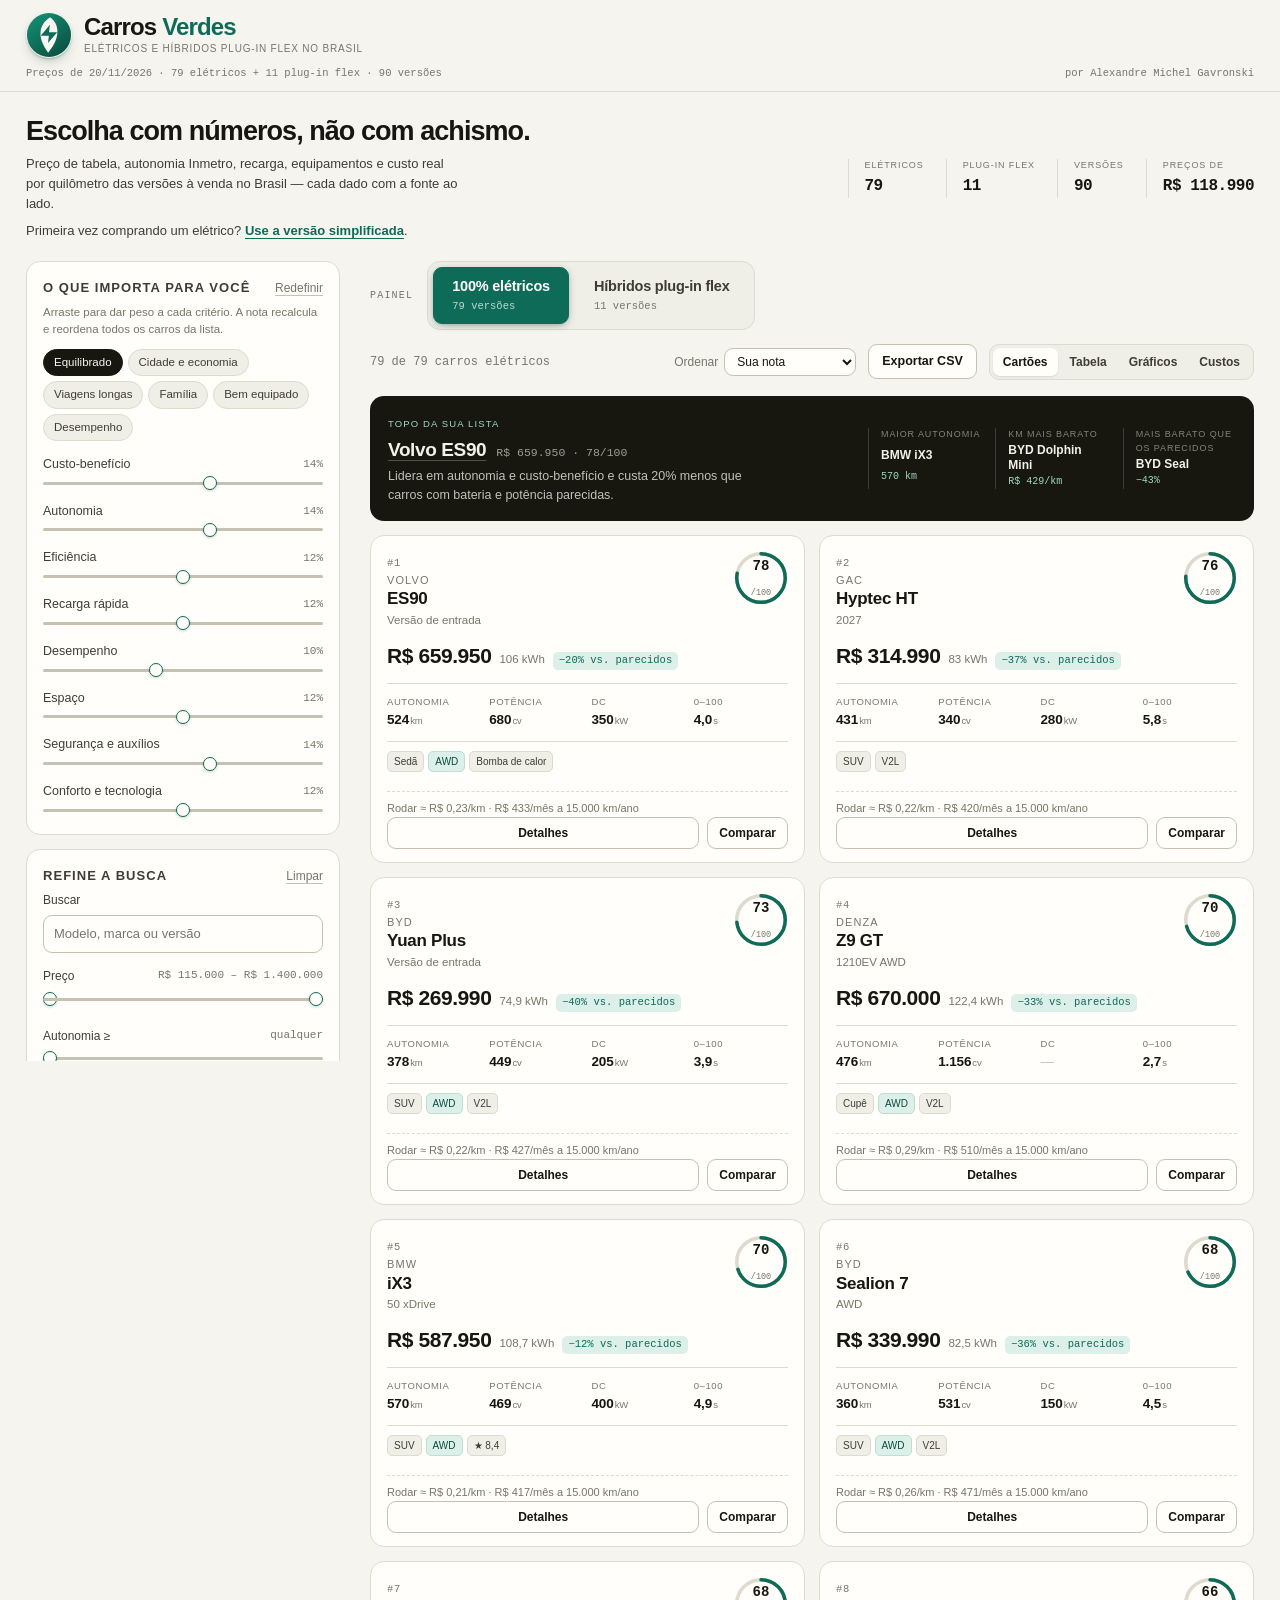
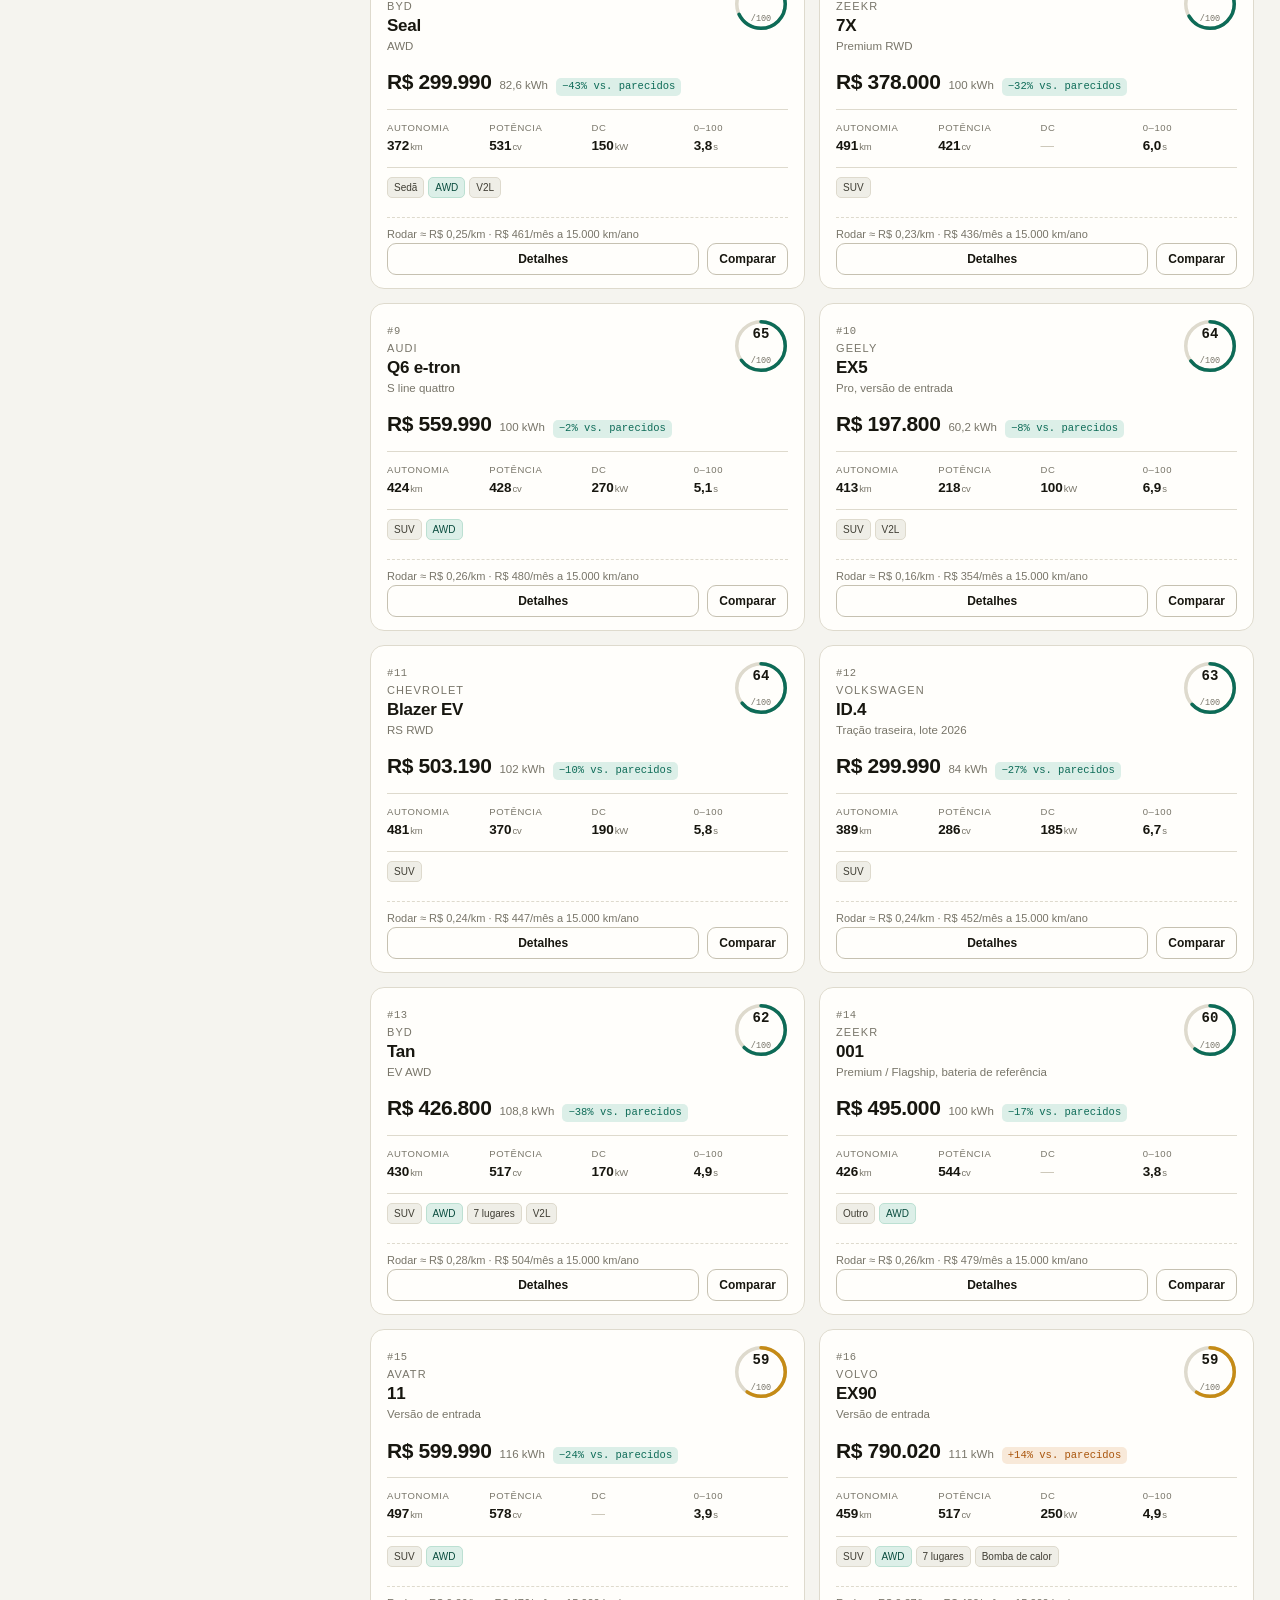
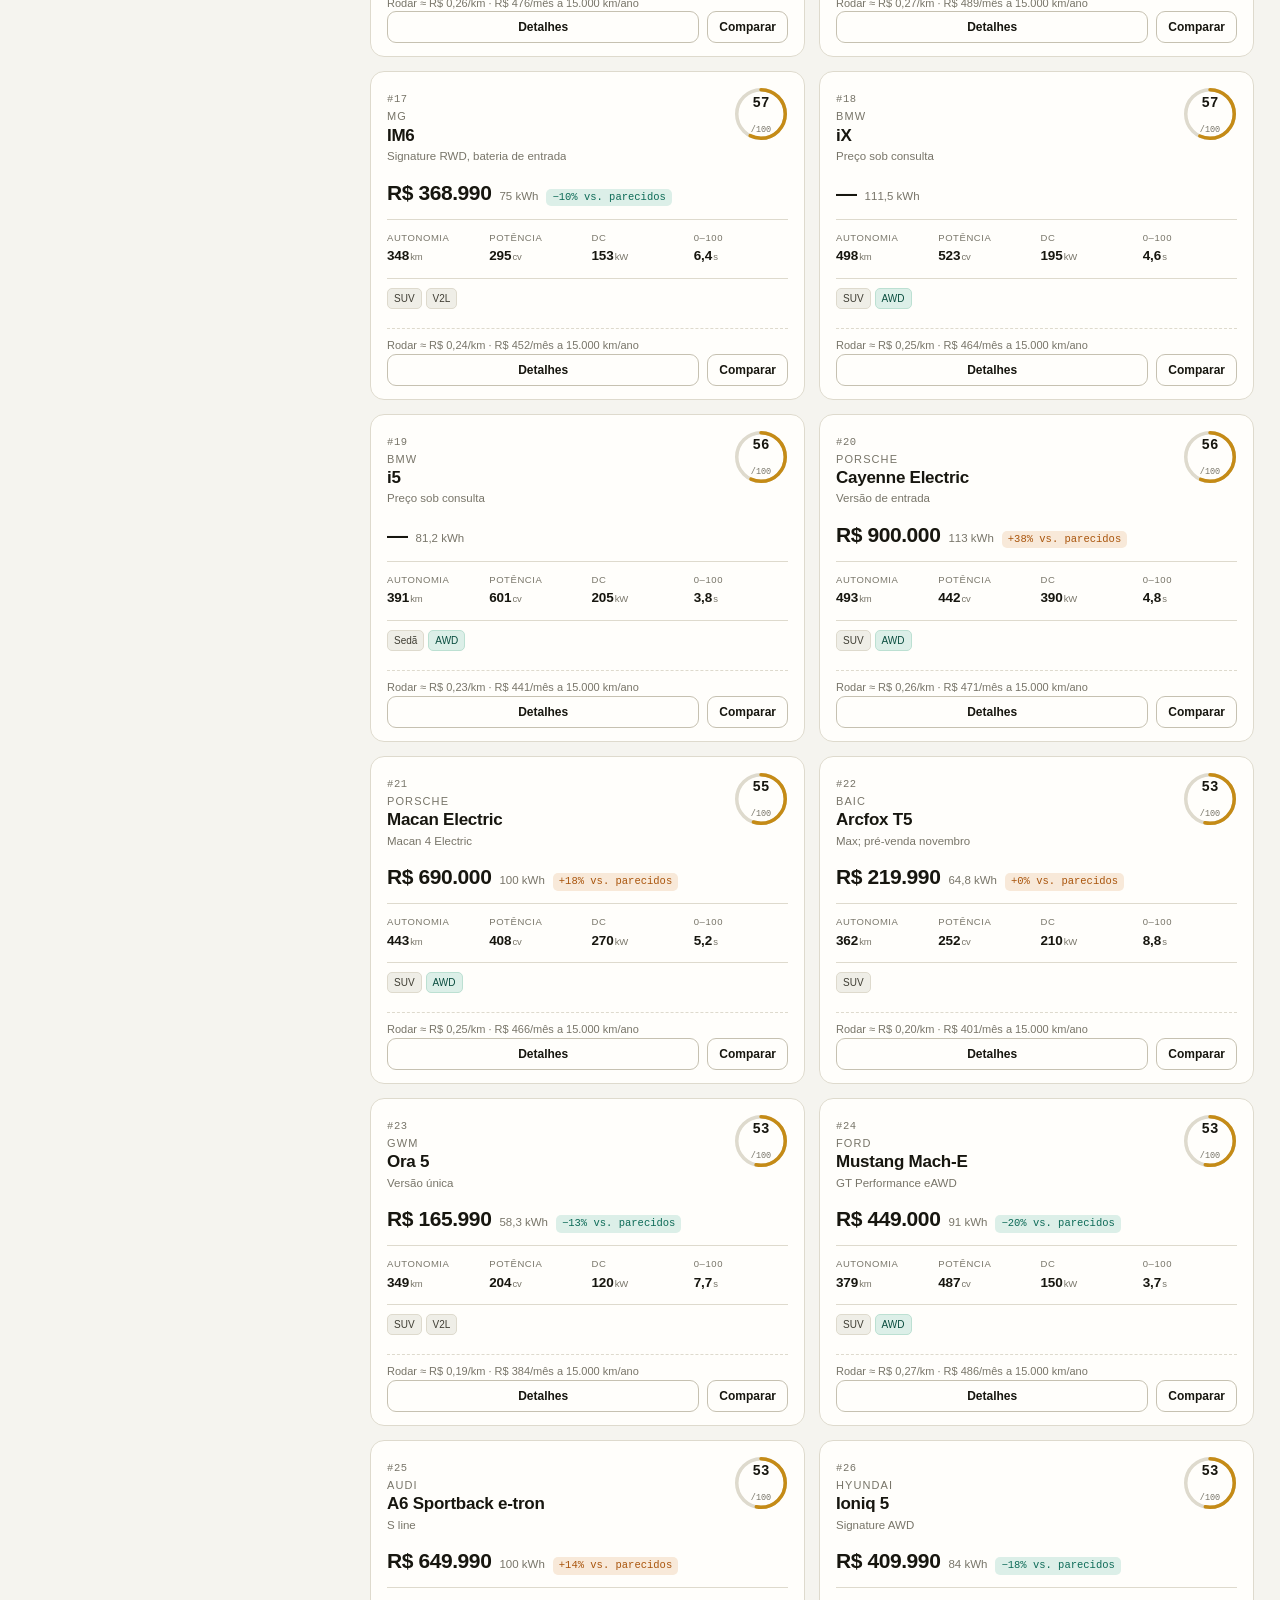
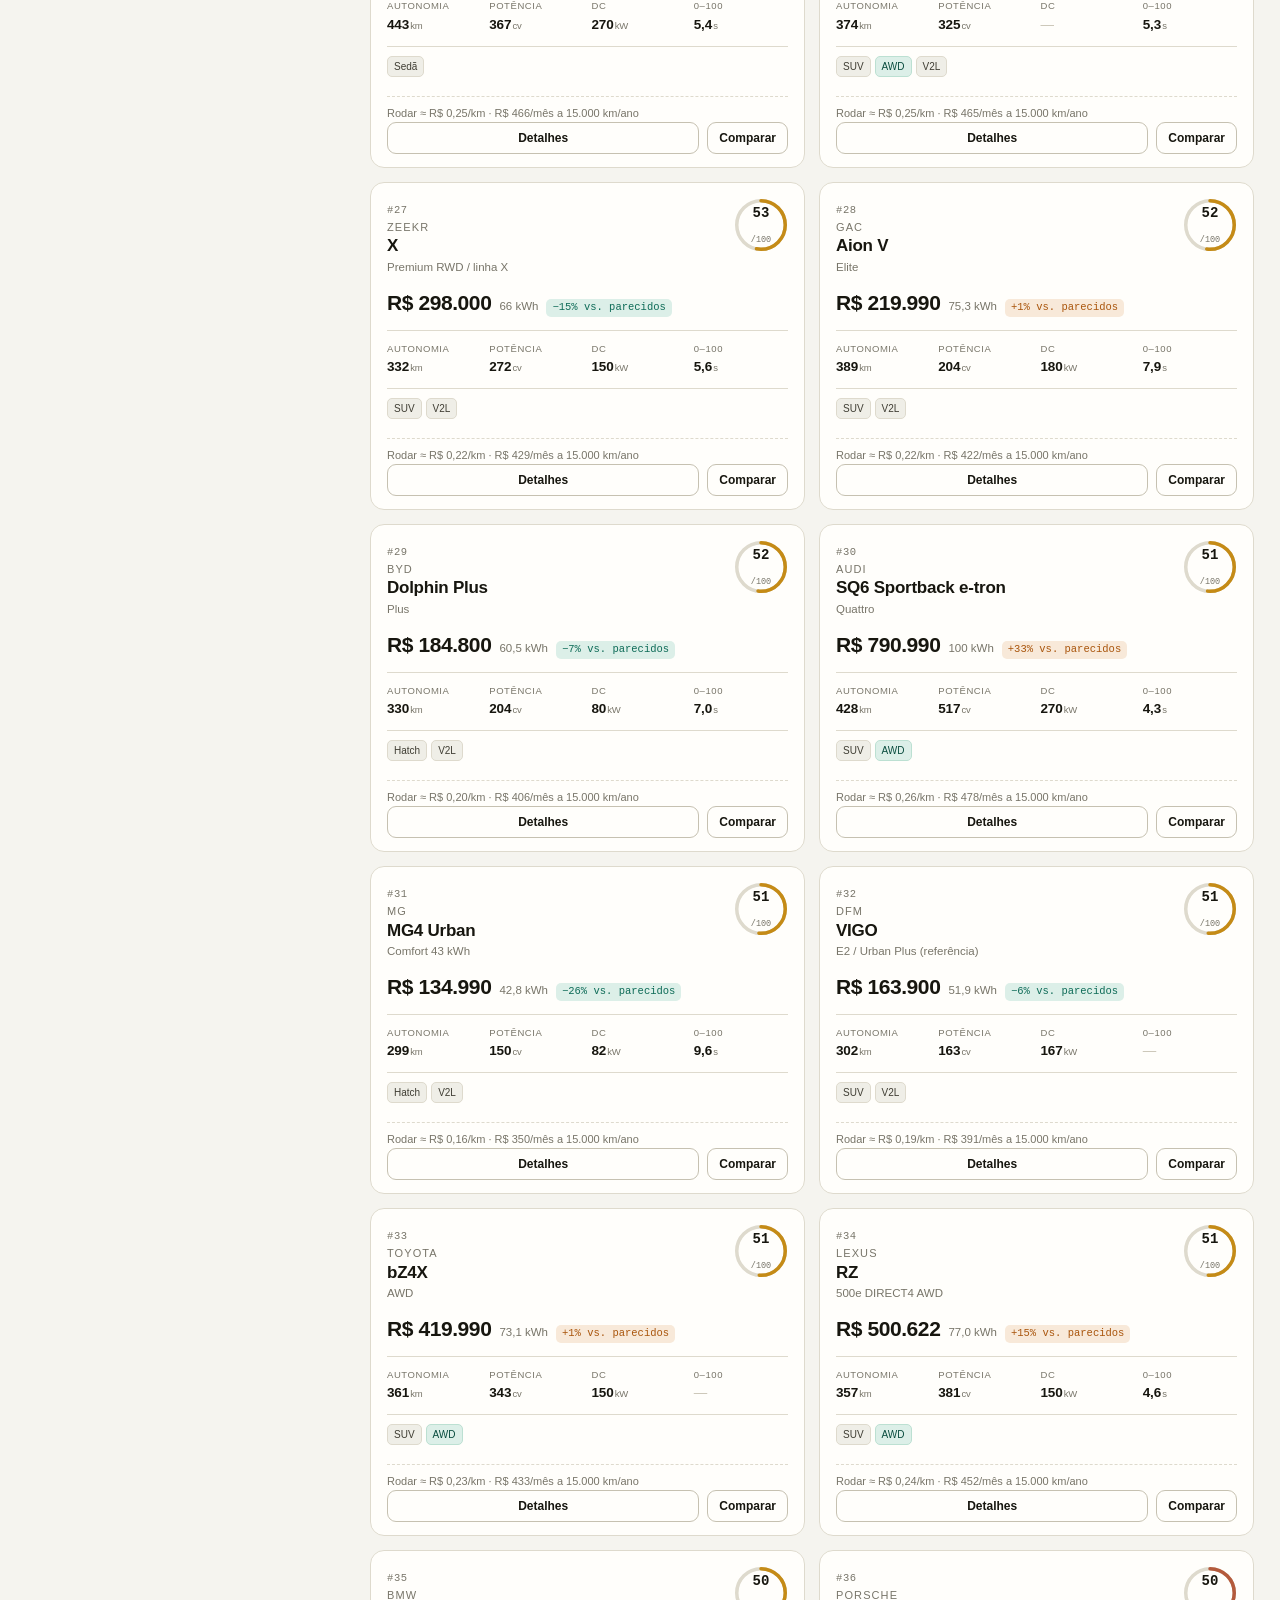
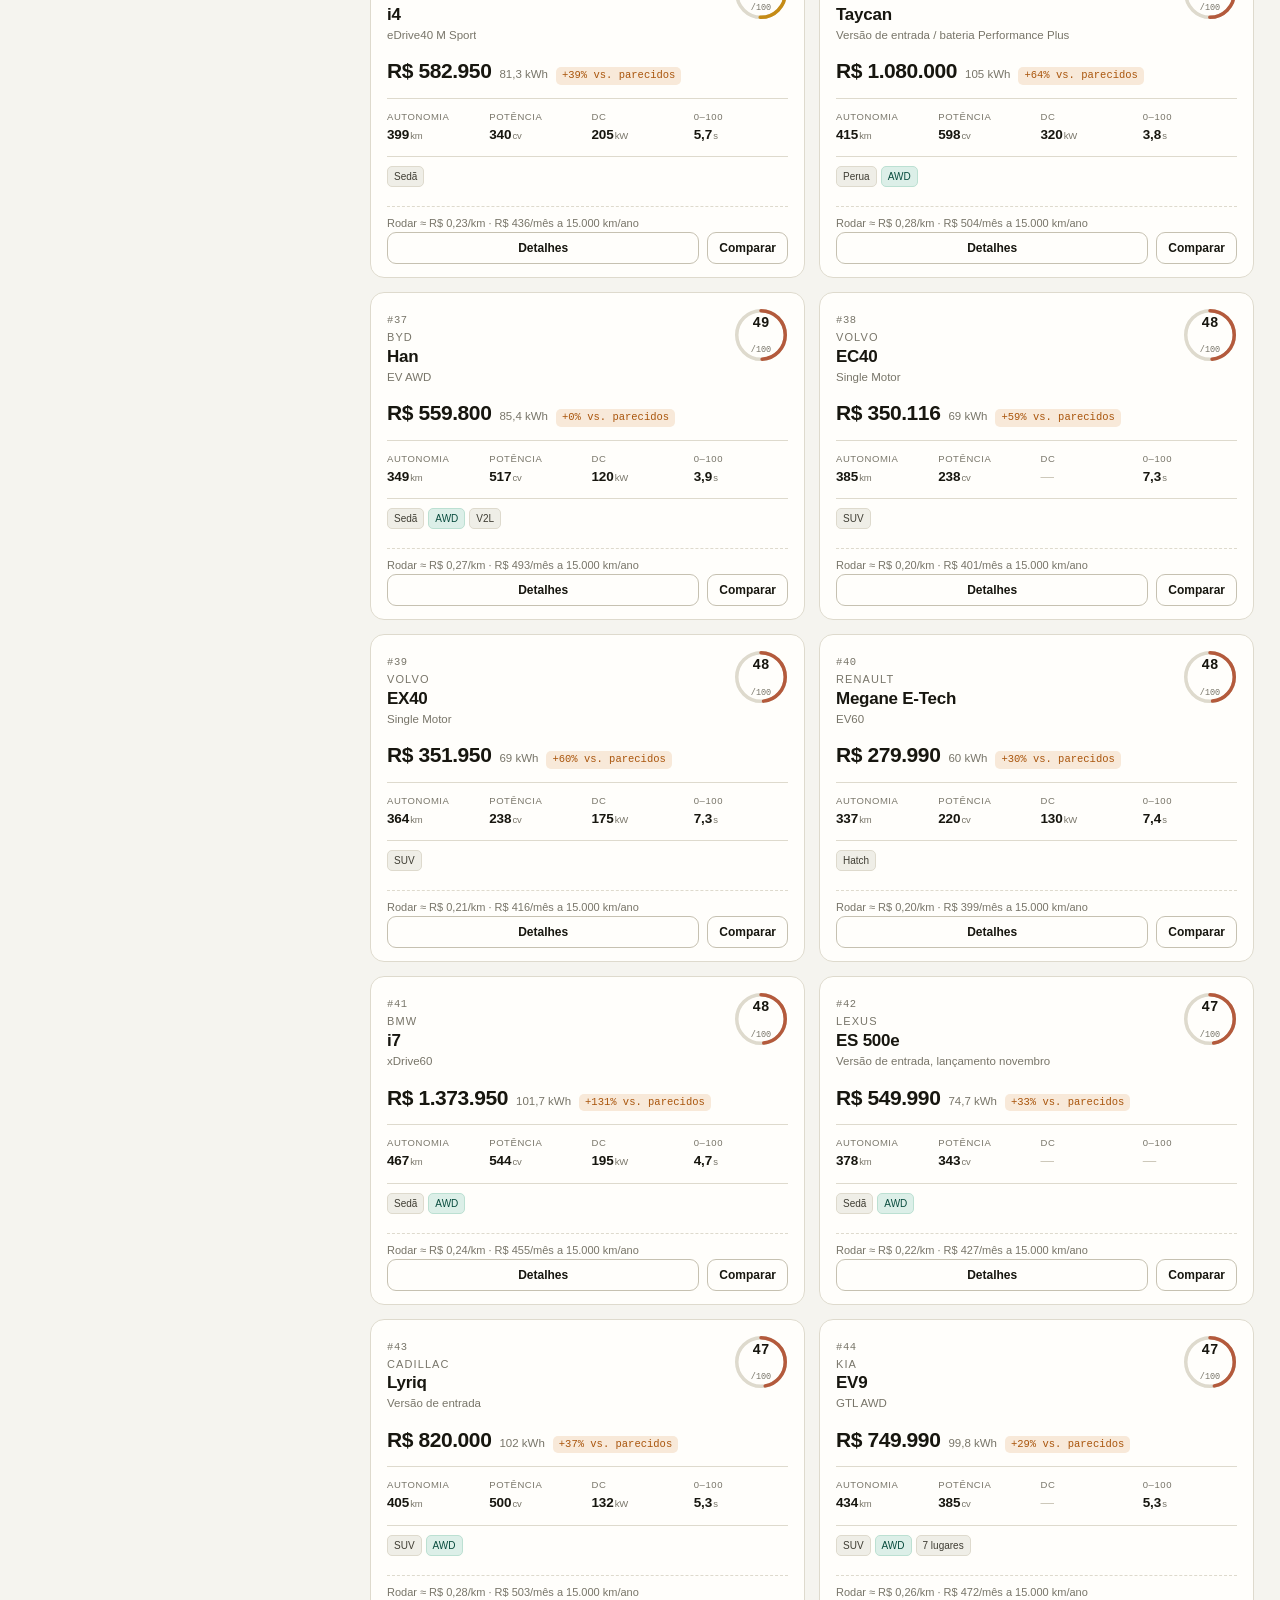
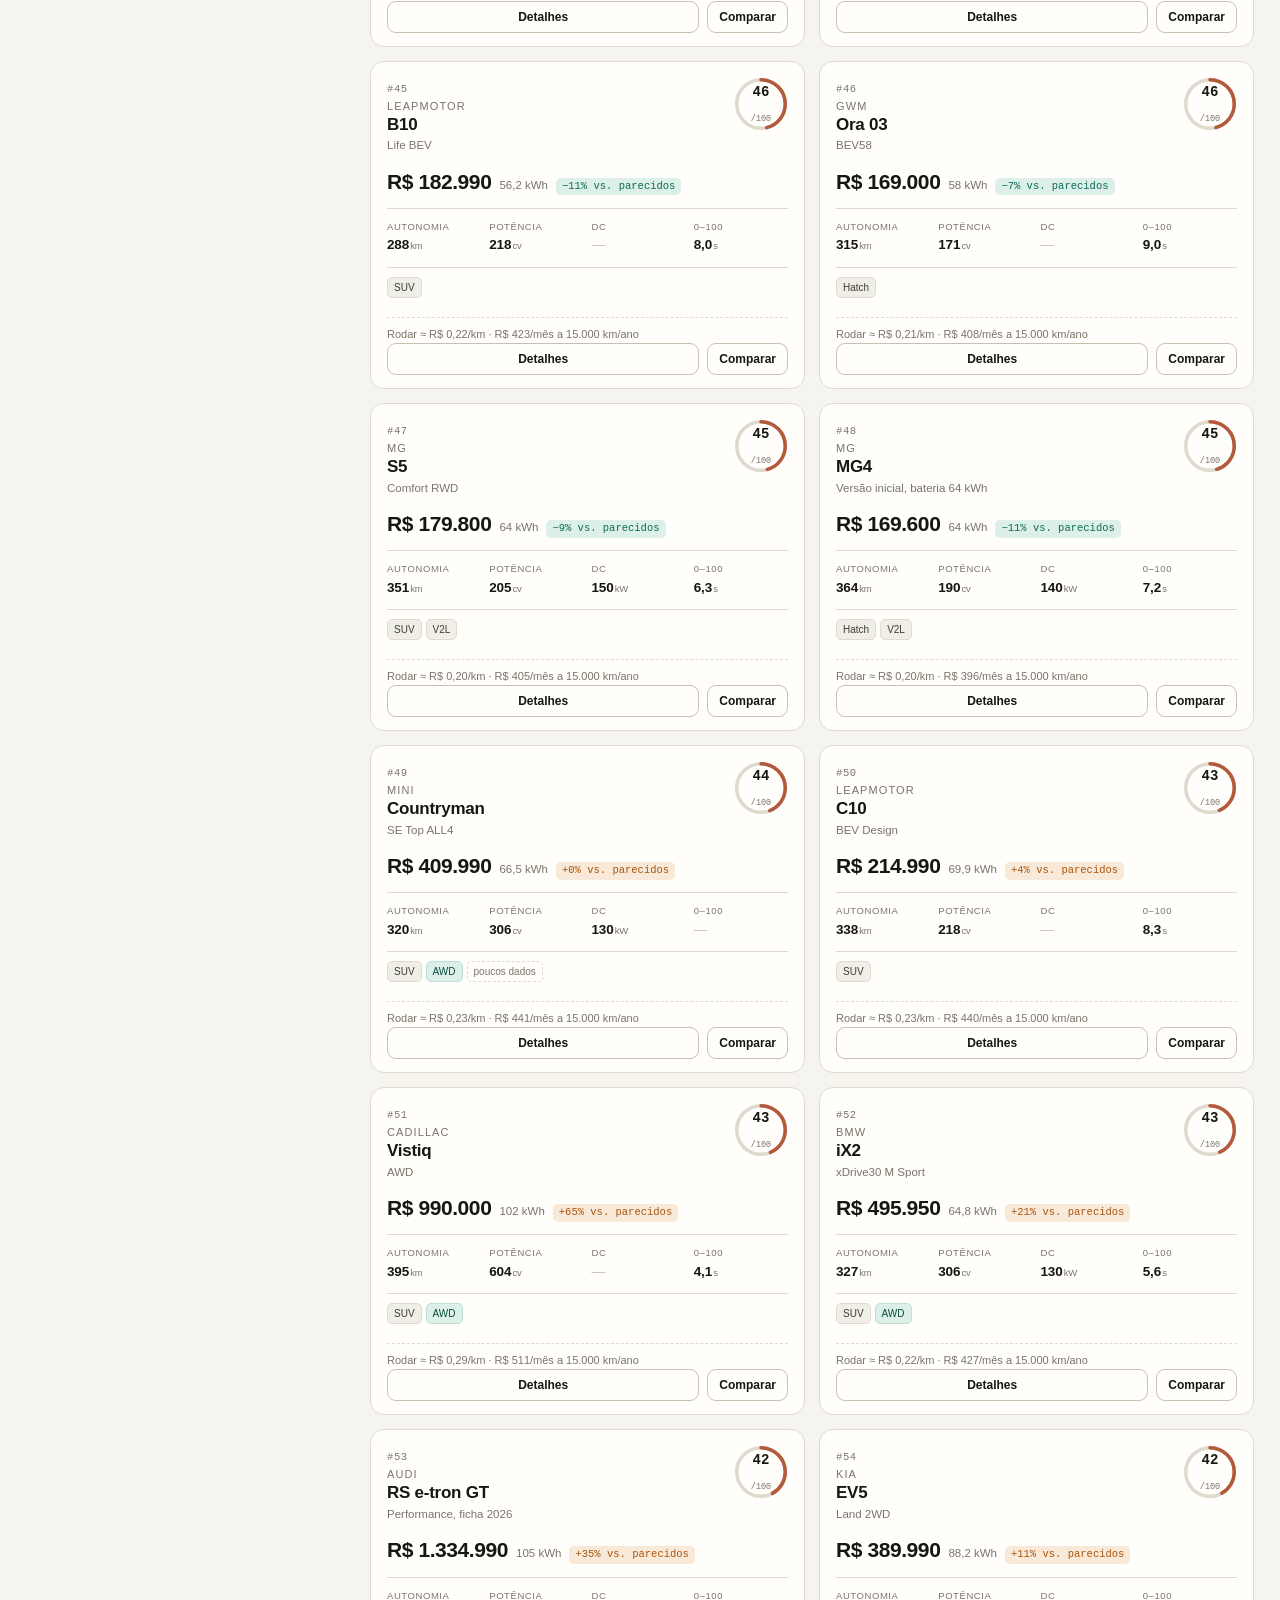
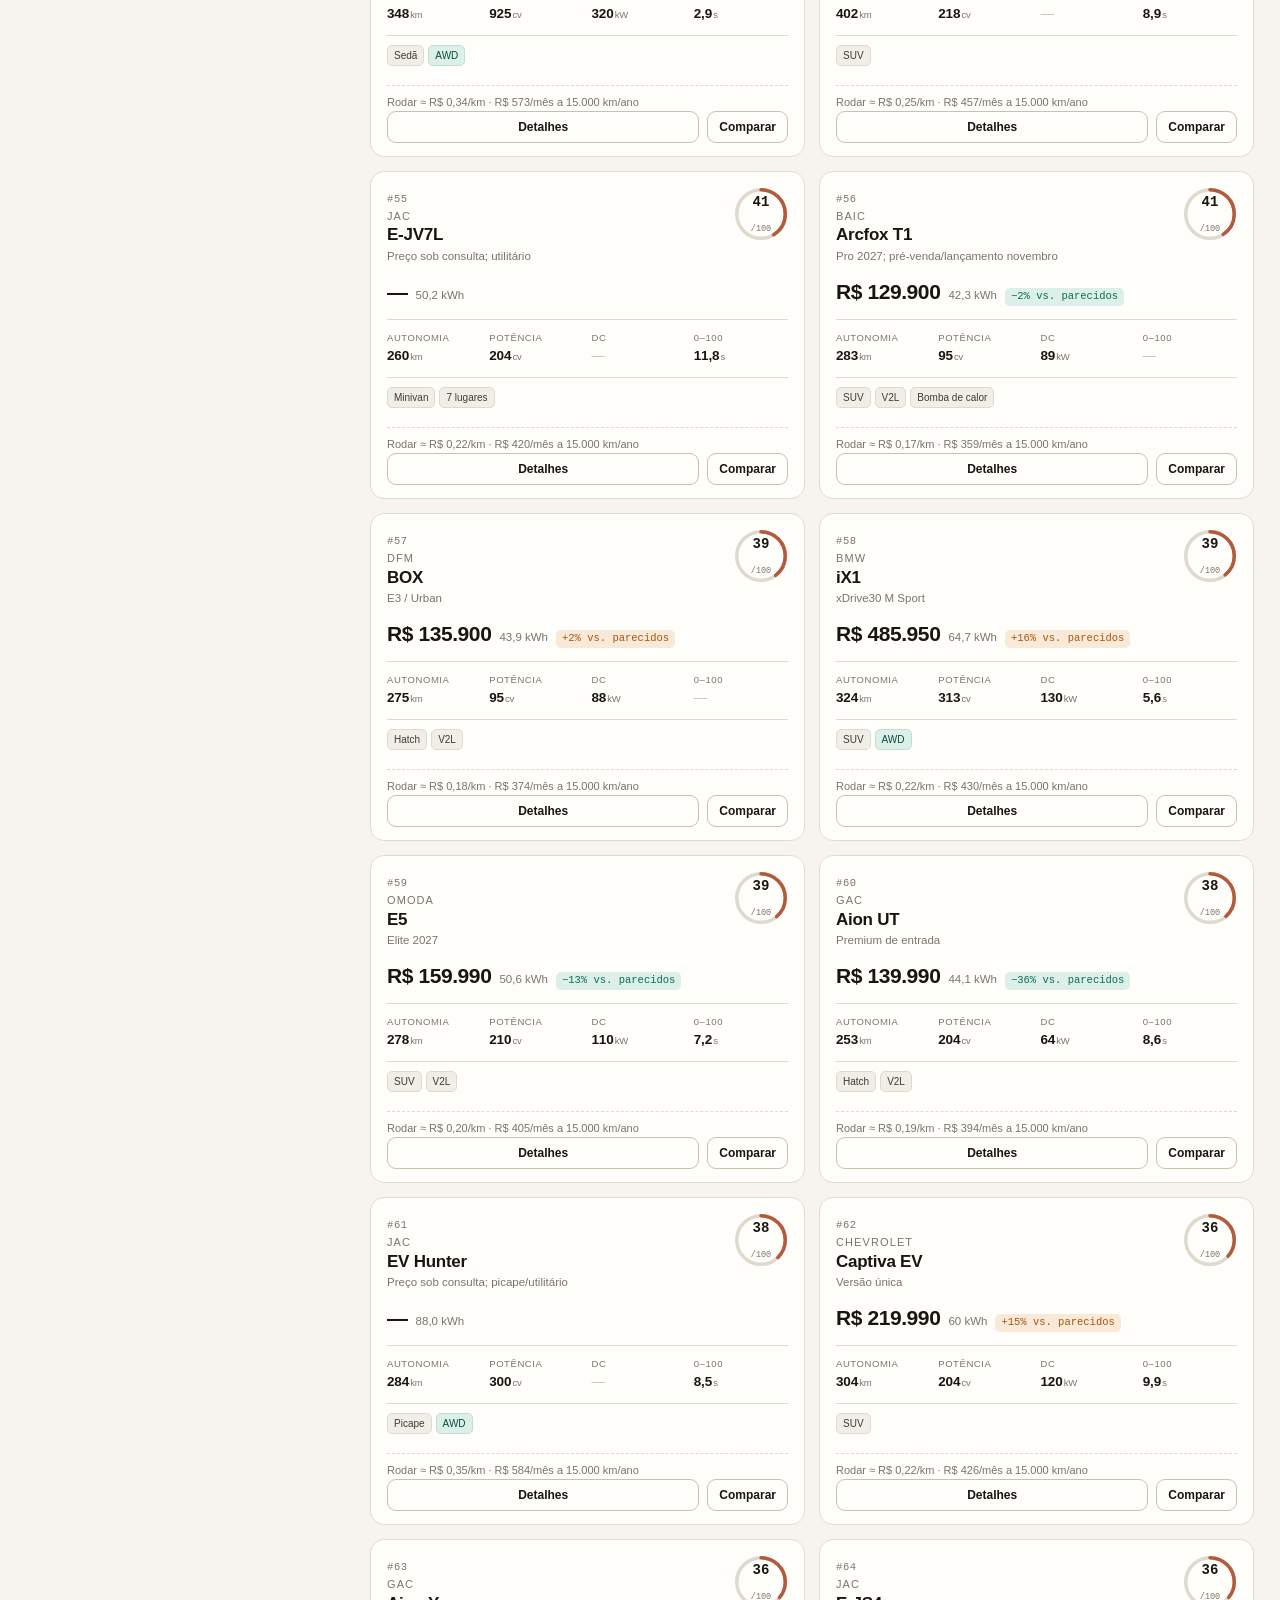
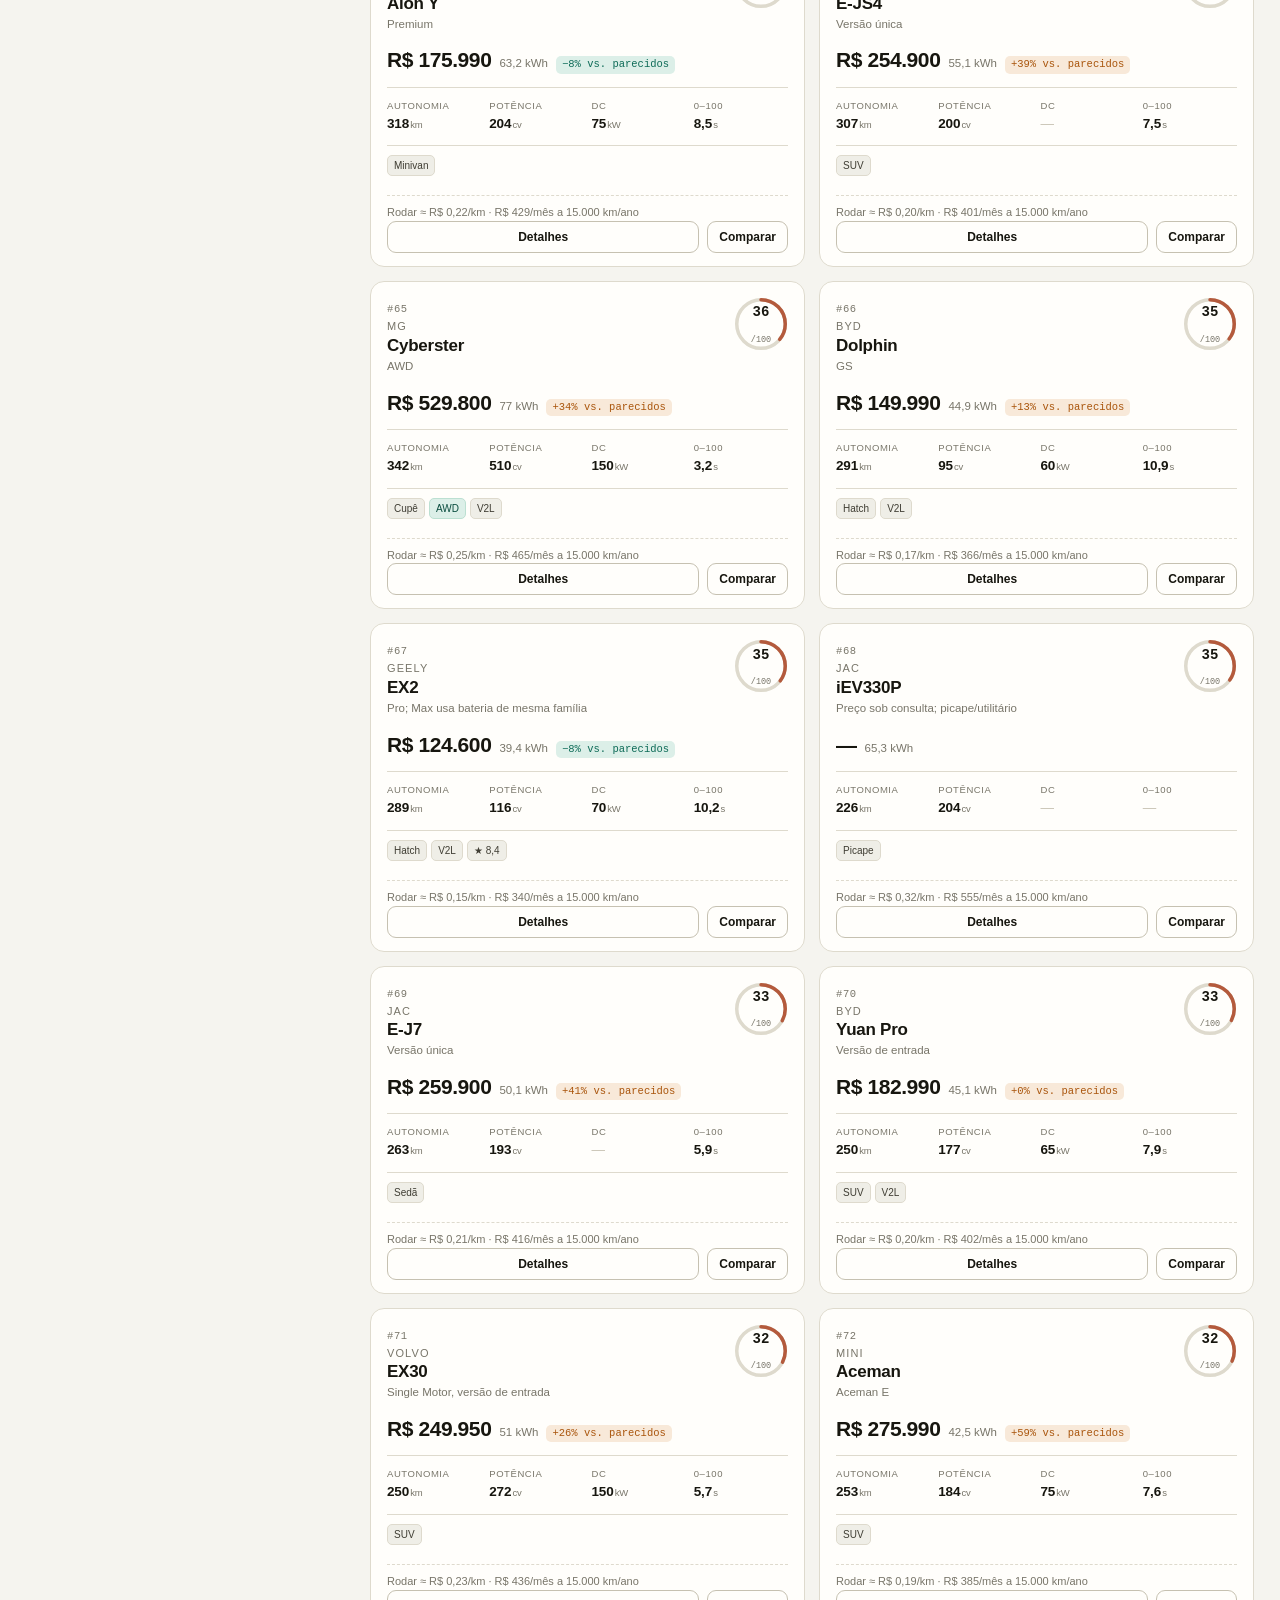
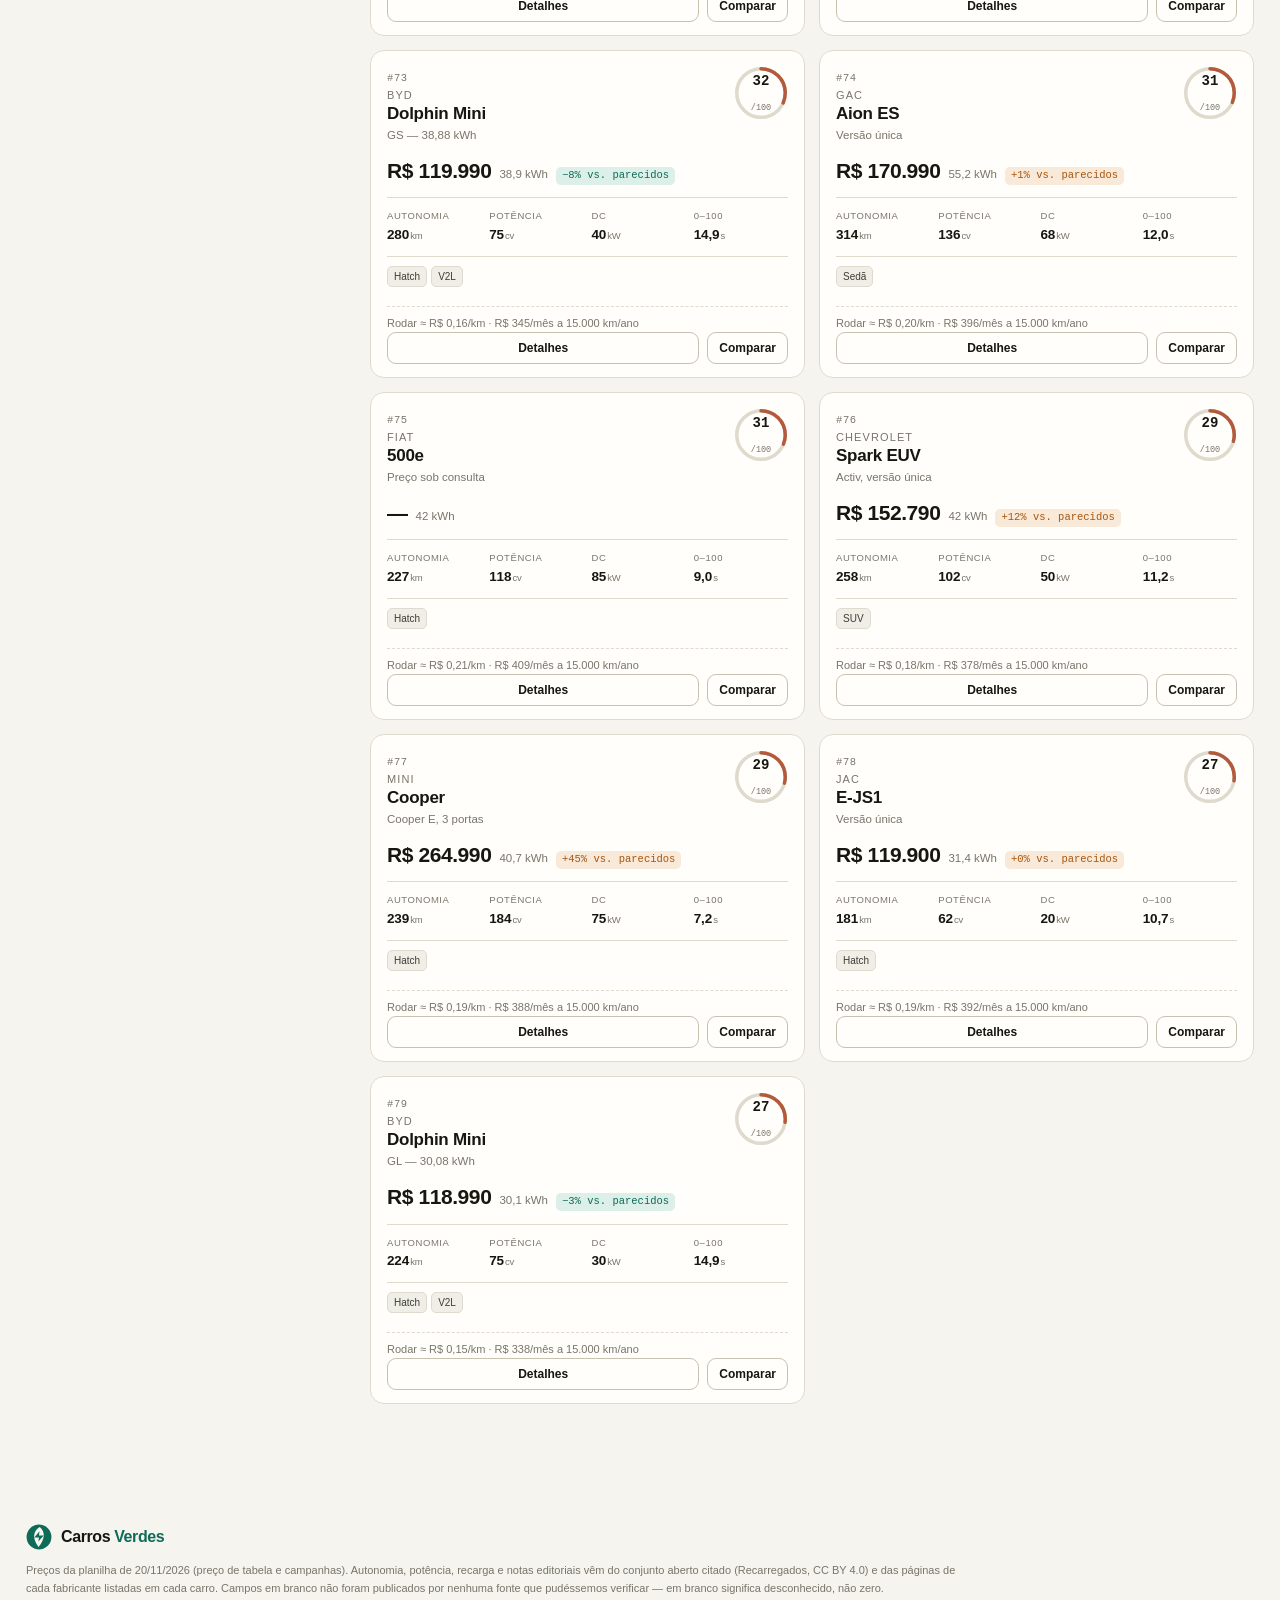
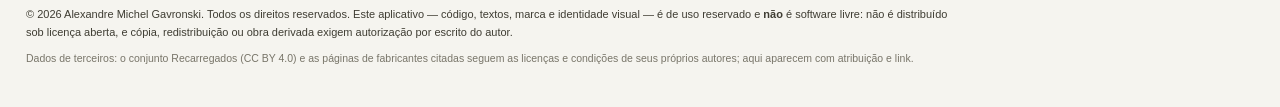
==== commit b5937db3: "V3: protótipo simplificado para quem está comprando o primeiro elétrico Nova versão em /v3/, mantend" ====
--- a/index.html
+++ b/index.html
@@ -71,6 +71,7 @@
   <div class="hero__copy">
     <h2 id="hero-title">Escolha com números, não com achismo.</h2>
     <p>Preço de tabela, autonomia Inmetro, recarga, equipamentos e custo real por quilômetro das versões à venda no Brasil — cada dado com a fonte ao lado.</p>
+    <p class="hero__alt">Primeira vez comprando um elétrico? <a href="v3/">Use a versão simplificada</a>.</p>
   </div>
   <dl class="hero__stats">
     <div><dt>Elétricos</dt><dd id="hero-bev">—</dd></div>
--- a/styles.css
+++ b/styles.css
@@ -283,6 +283,14 @@
 }
 
 .hero__copy h2 { font-size: 27px; letter-spacing: -.035em; line-height: 1.15; }
+.hero__alt {
+  margin: 10px 0 0;
+  font-size: 12.5px;
+  color: var(--muted);
+}
+.hero__alt a { color: var(--accent); font-weight: 600; text-decoration: none; border-bottom: 1px solid currentColor; }
+.hero__alt a:hover { color: var(--ink); }
+
 .hero__copy p {
   margin: 7px 0 0;
   max-width: 60ch;
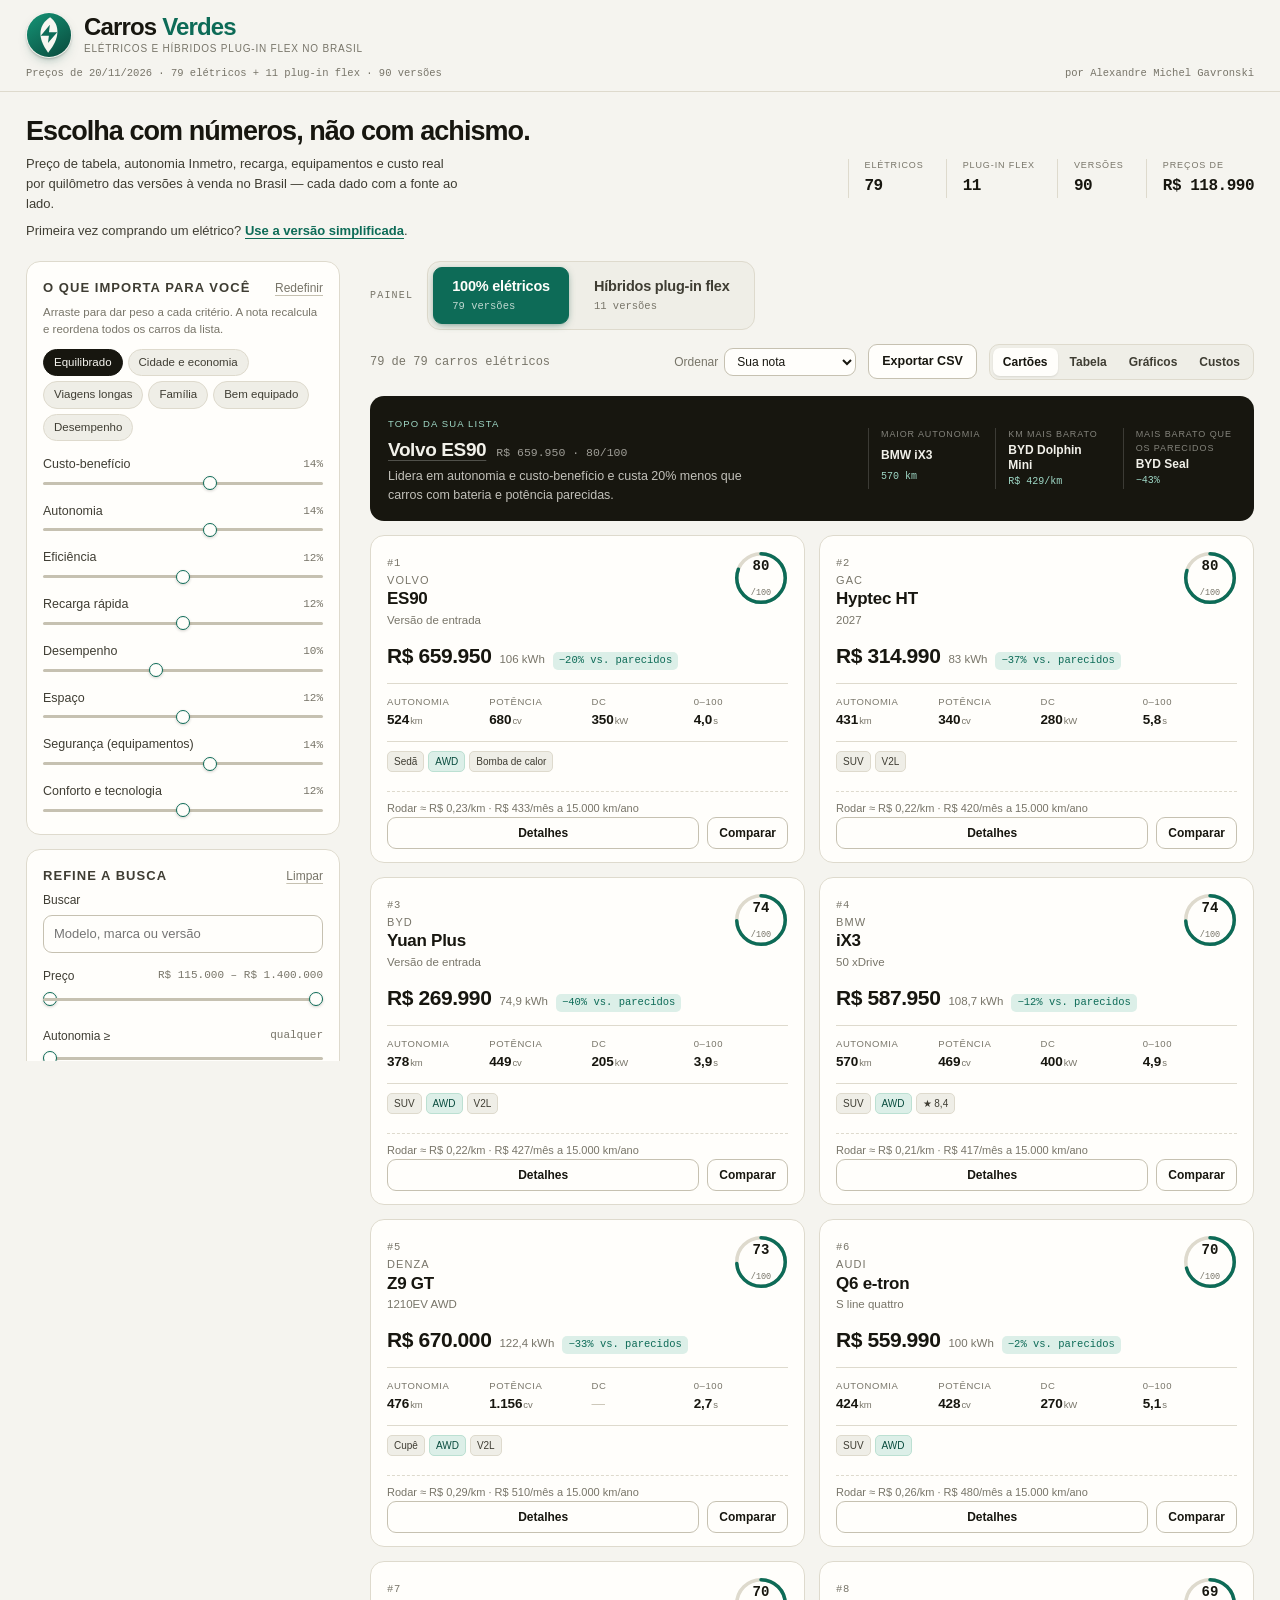
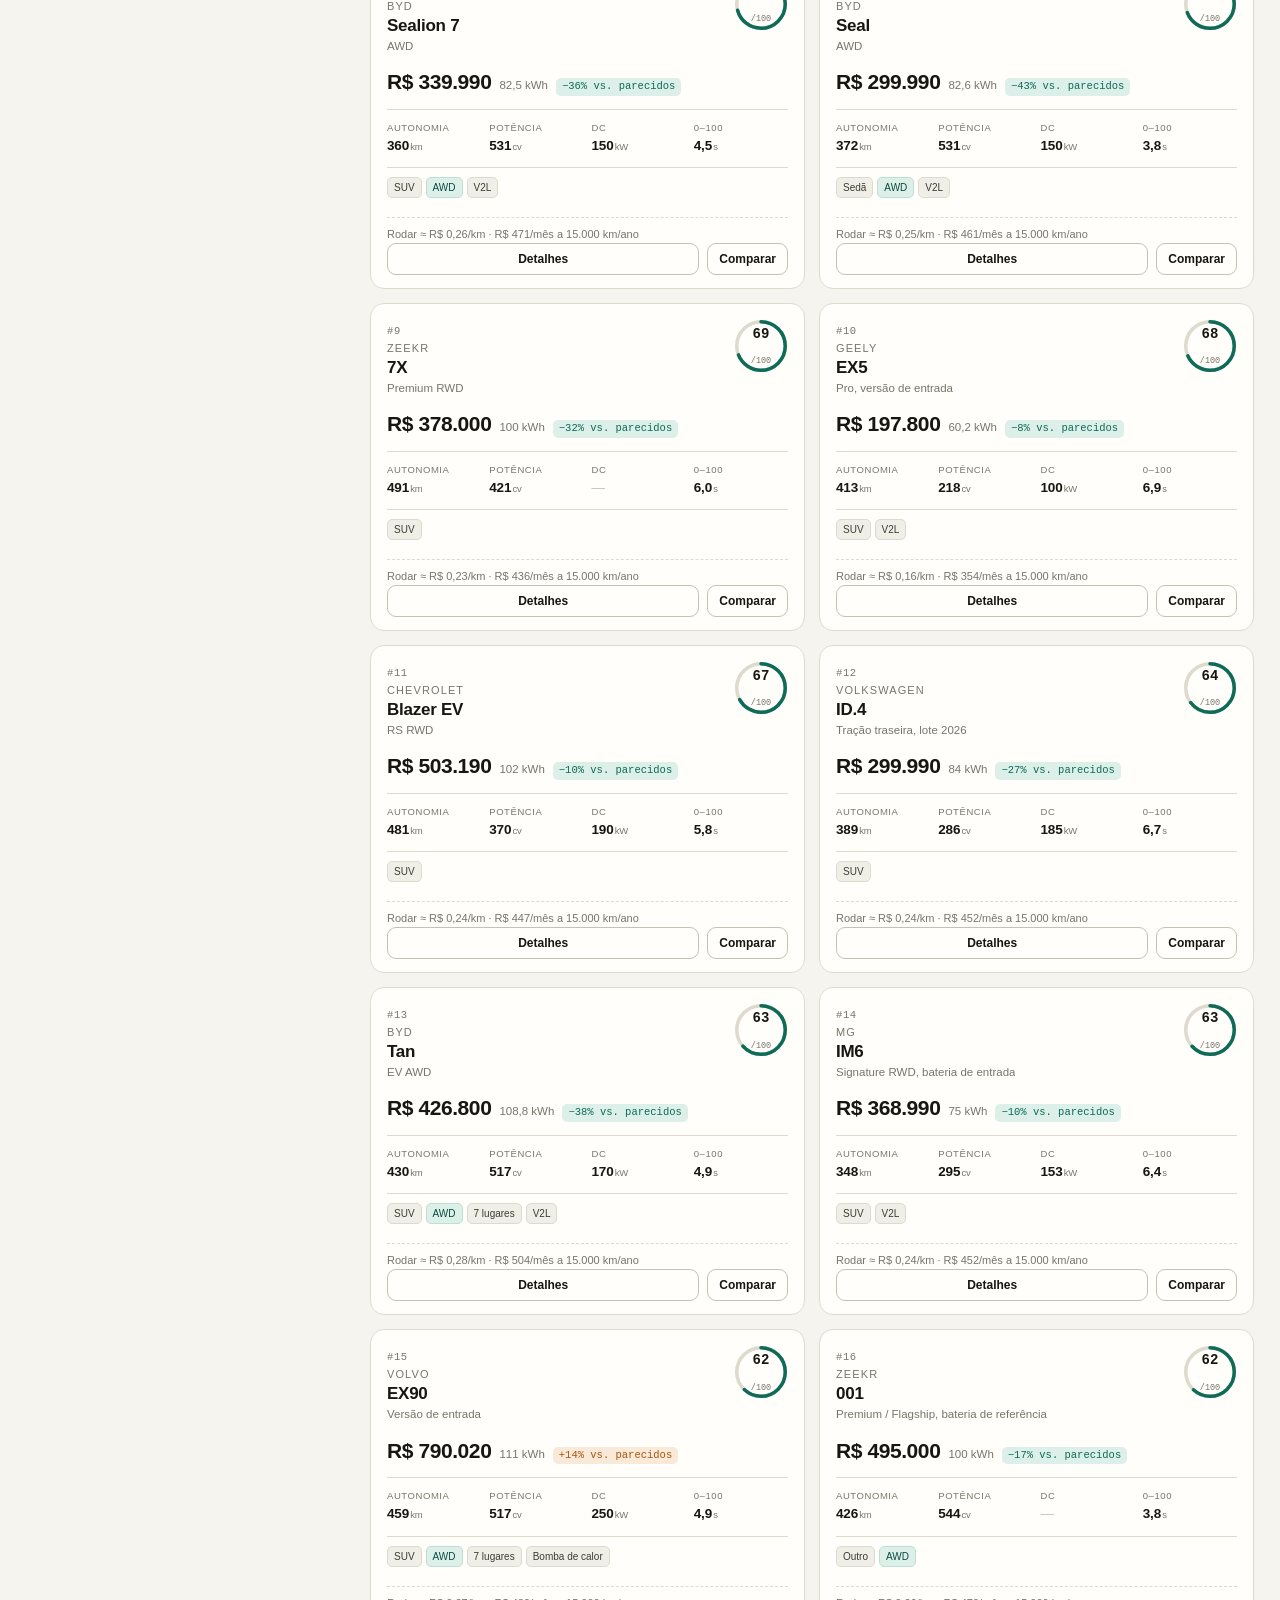
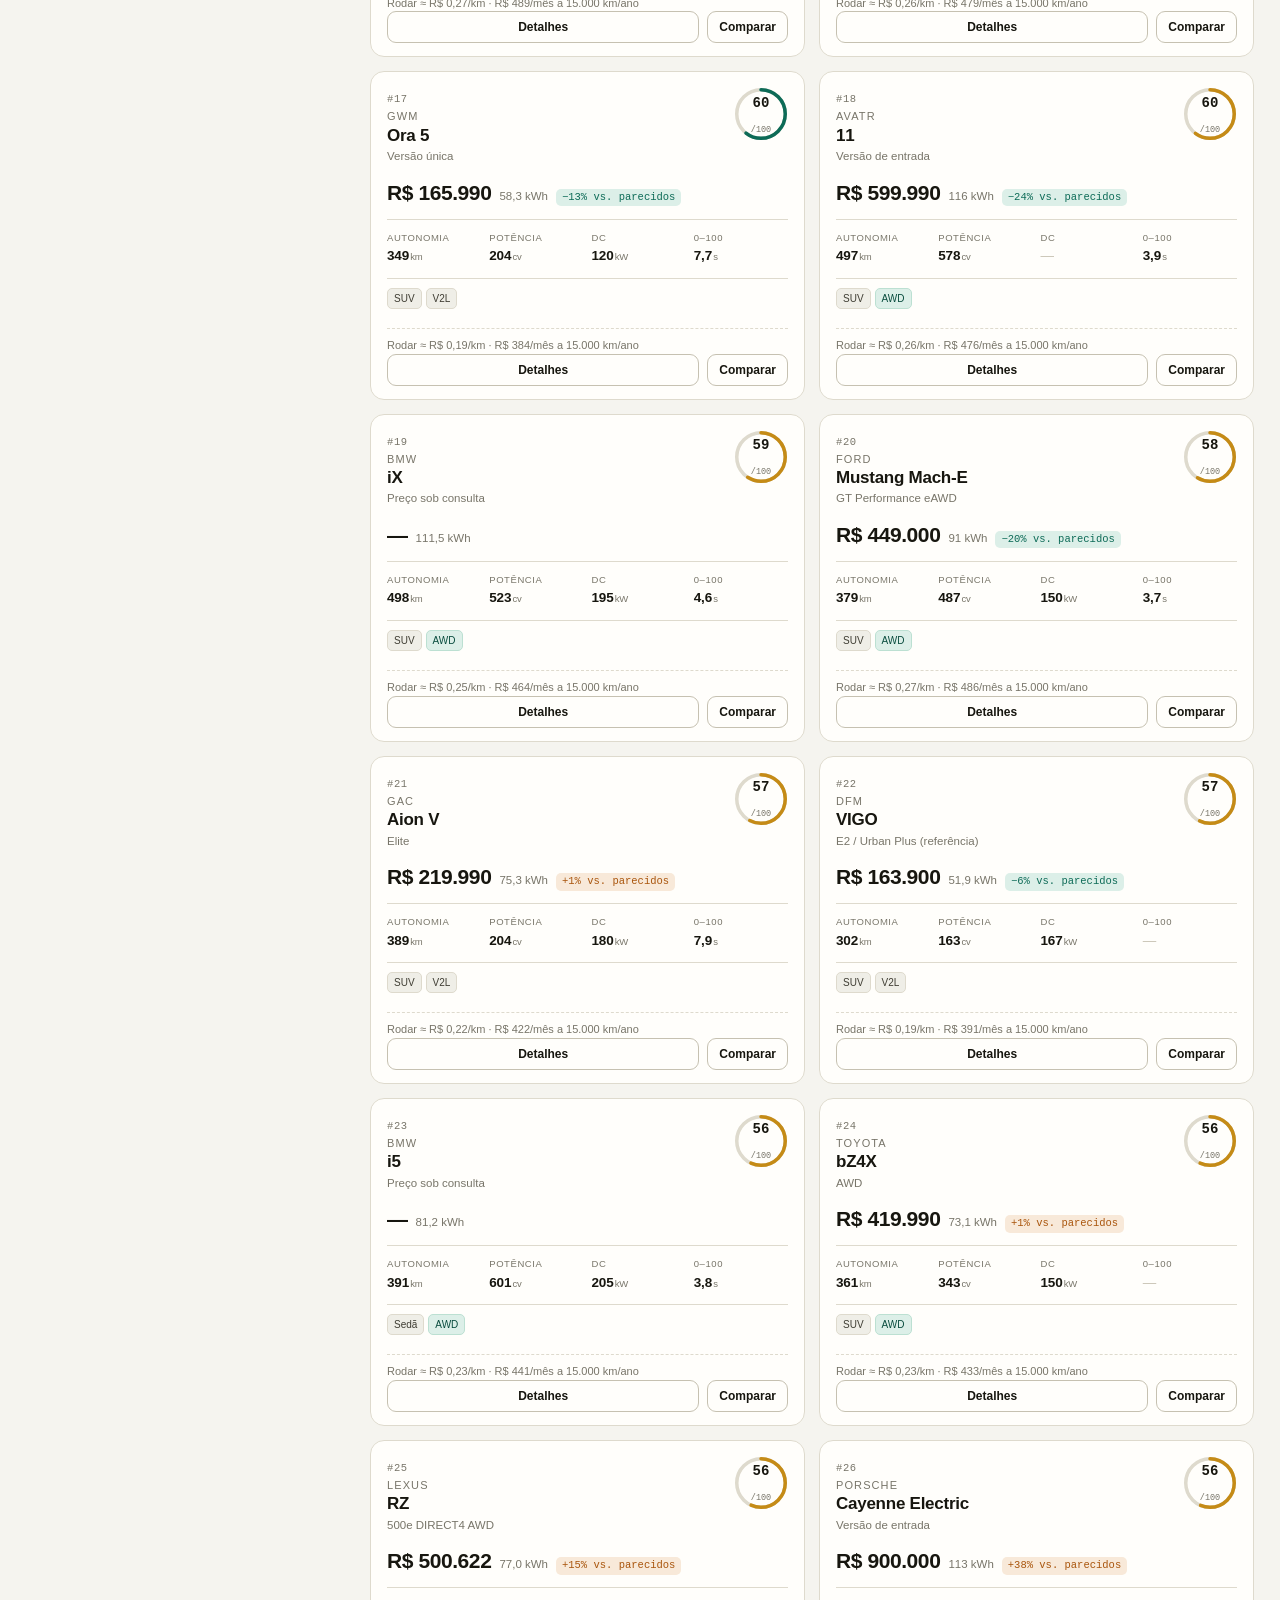
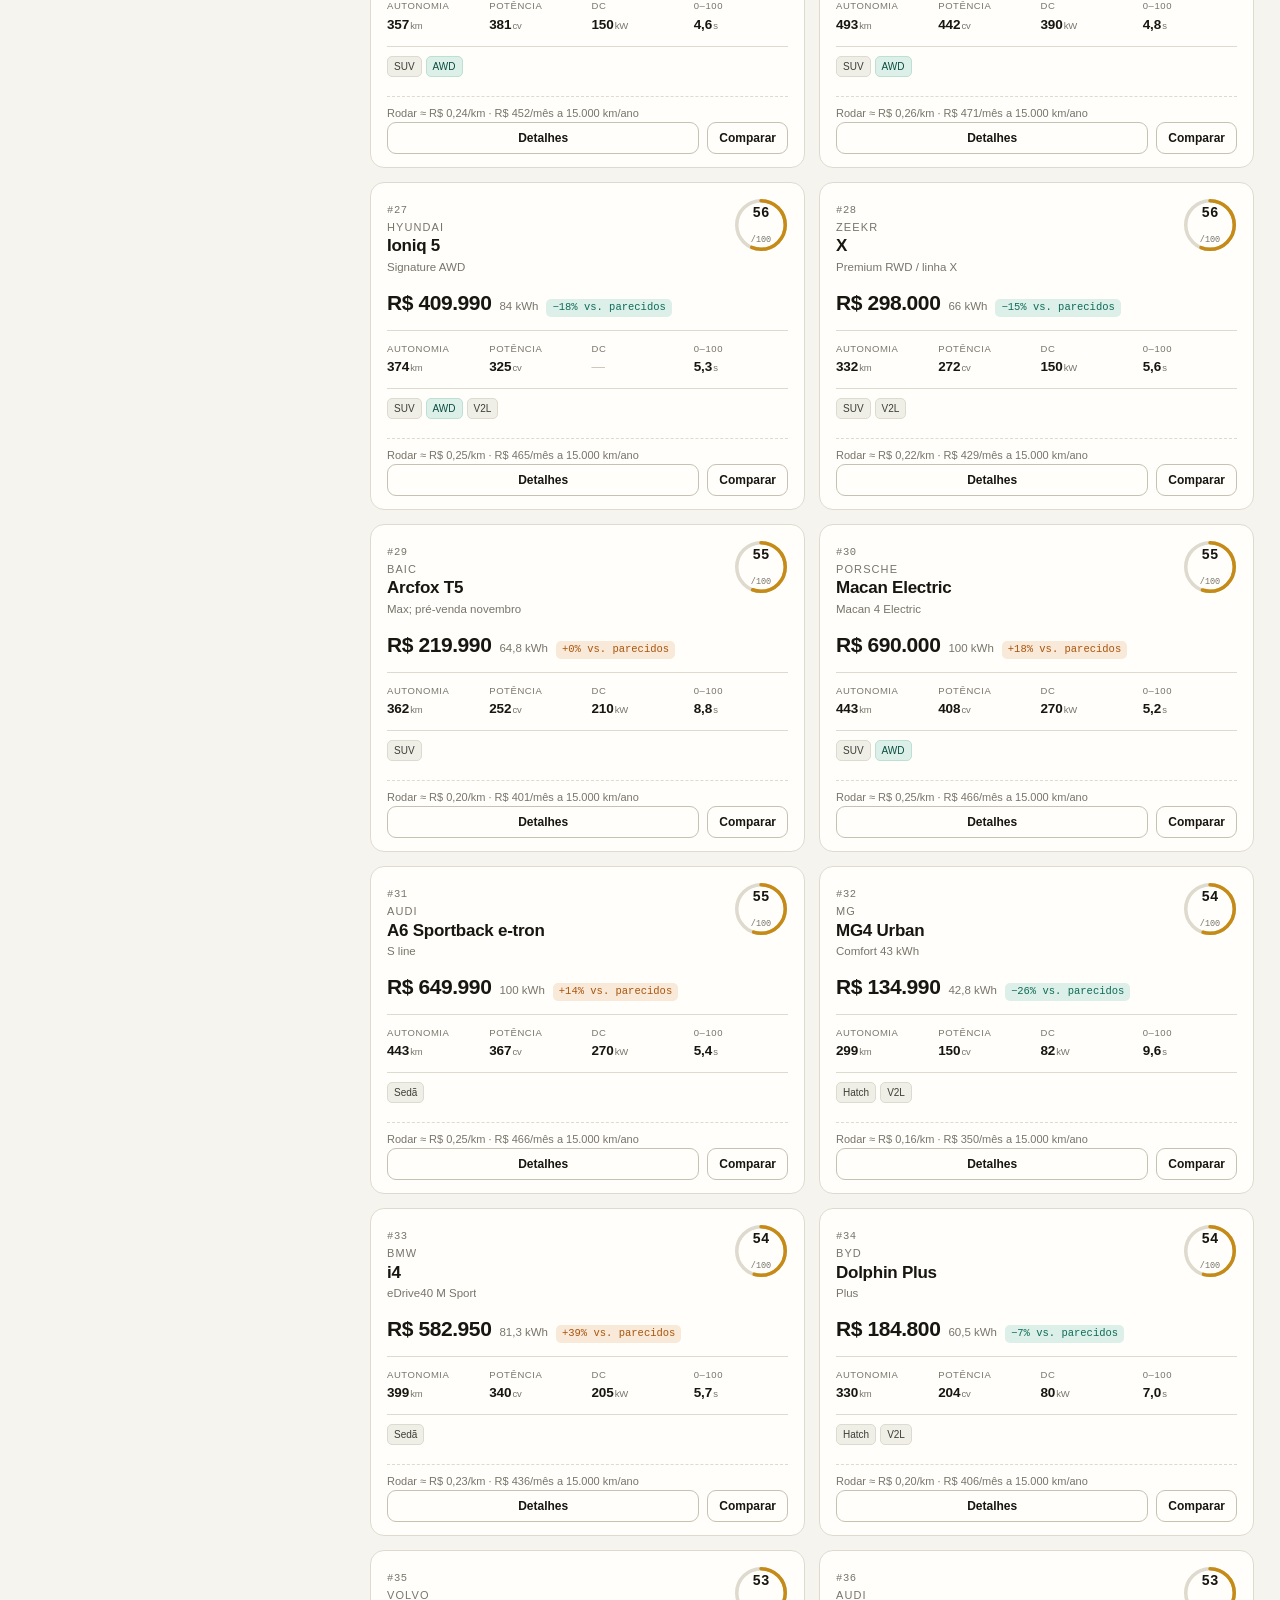
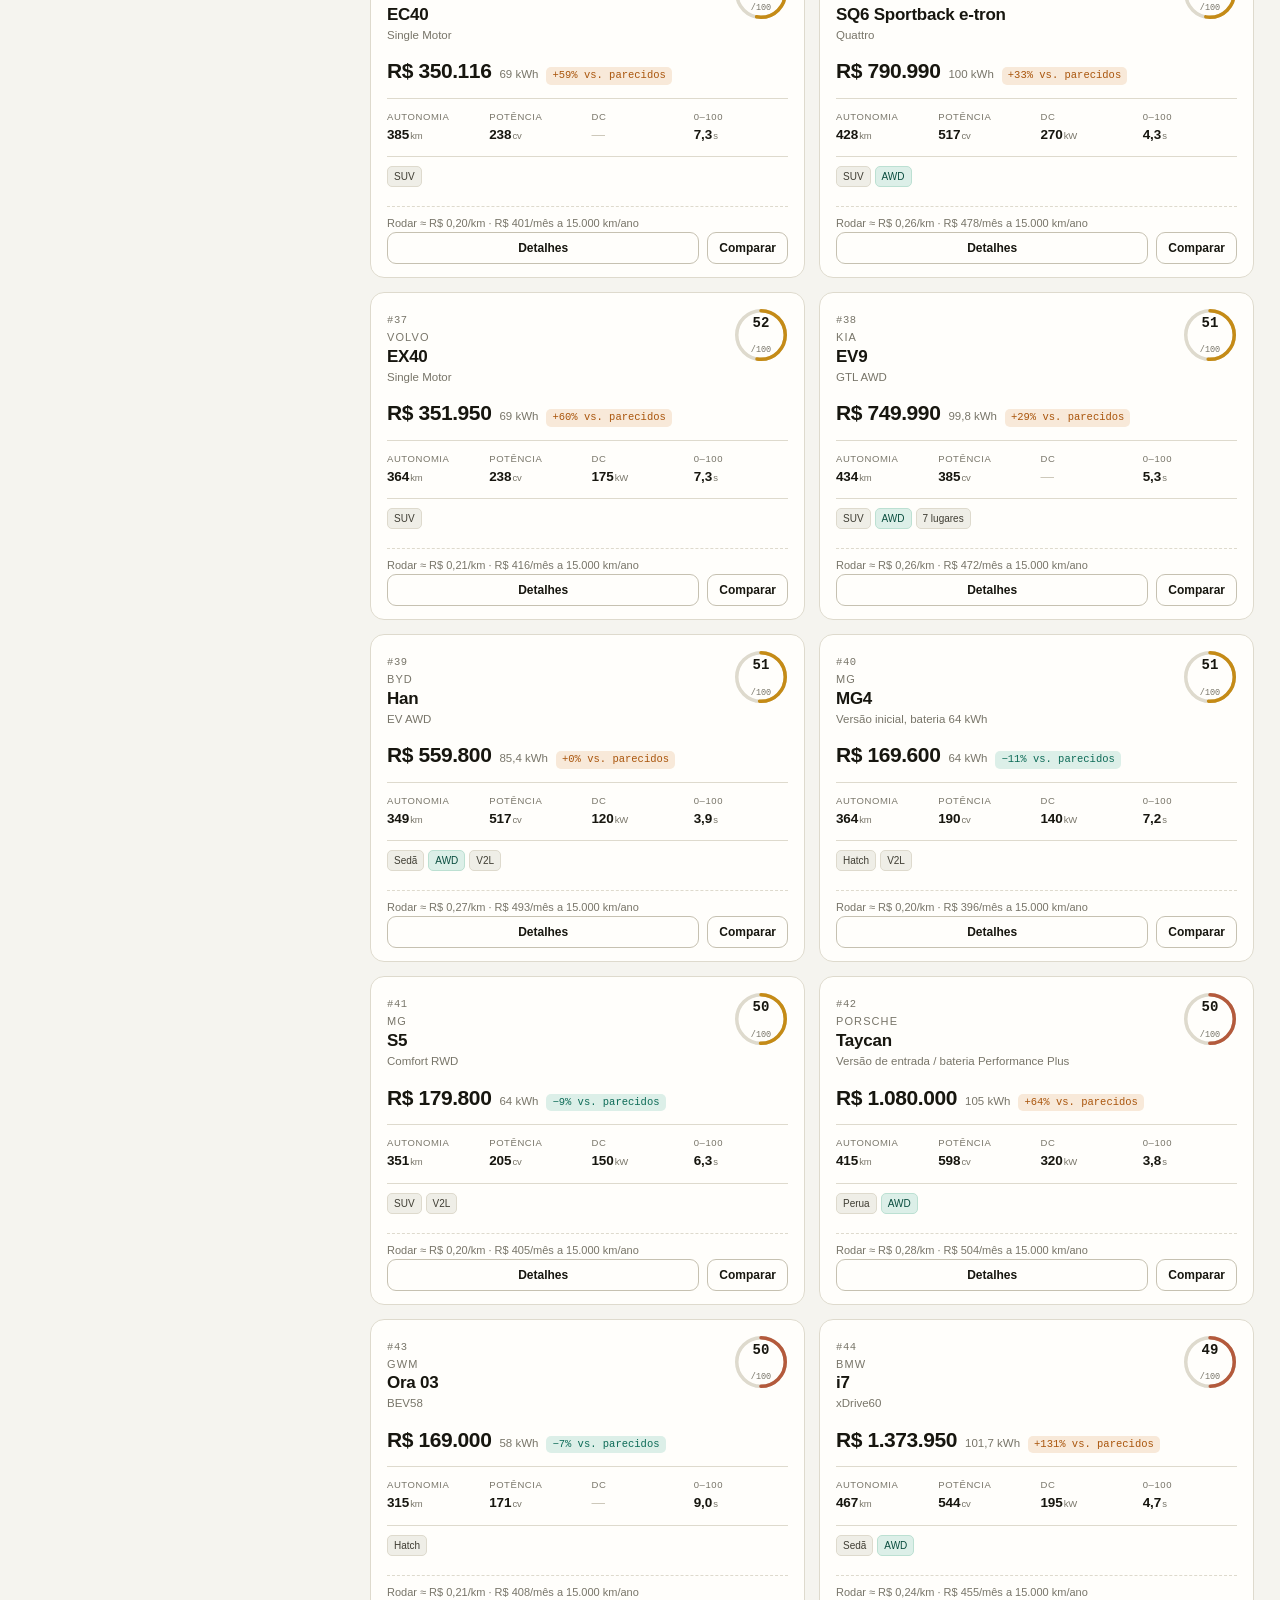
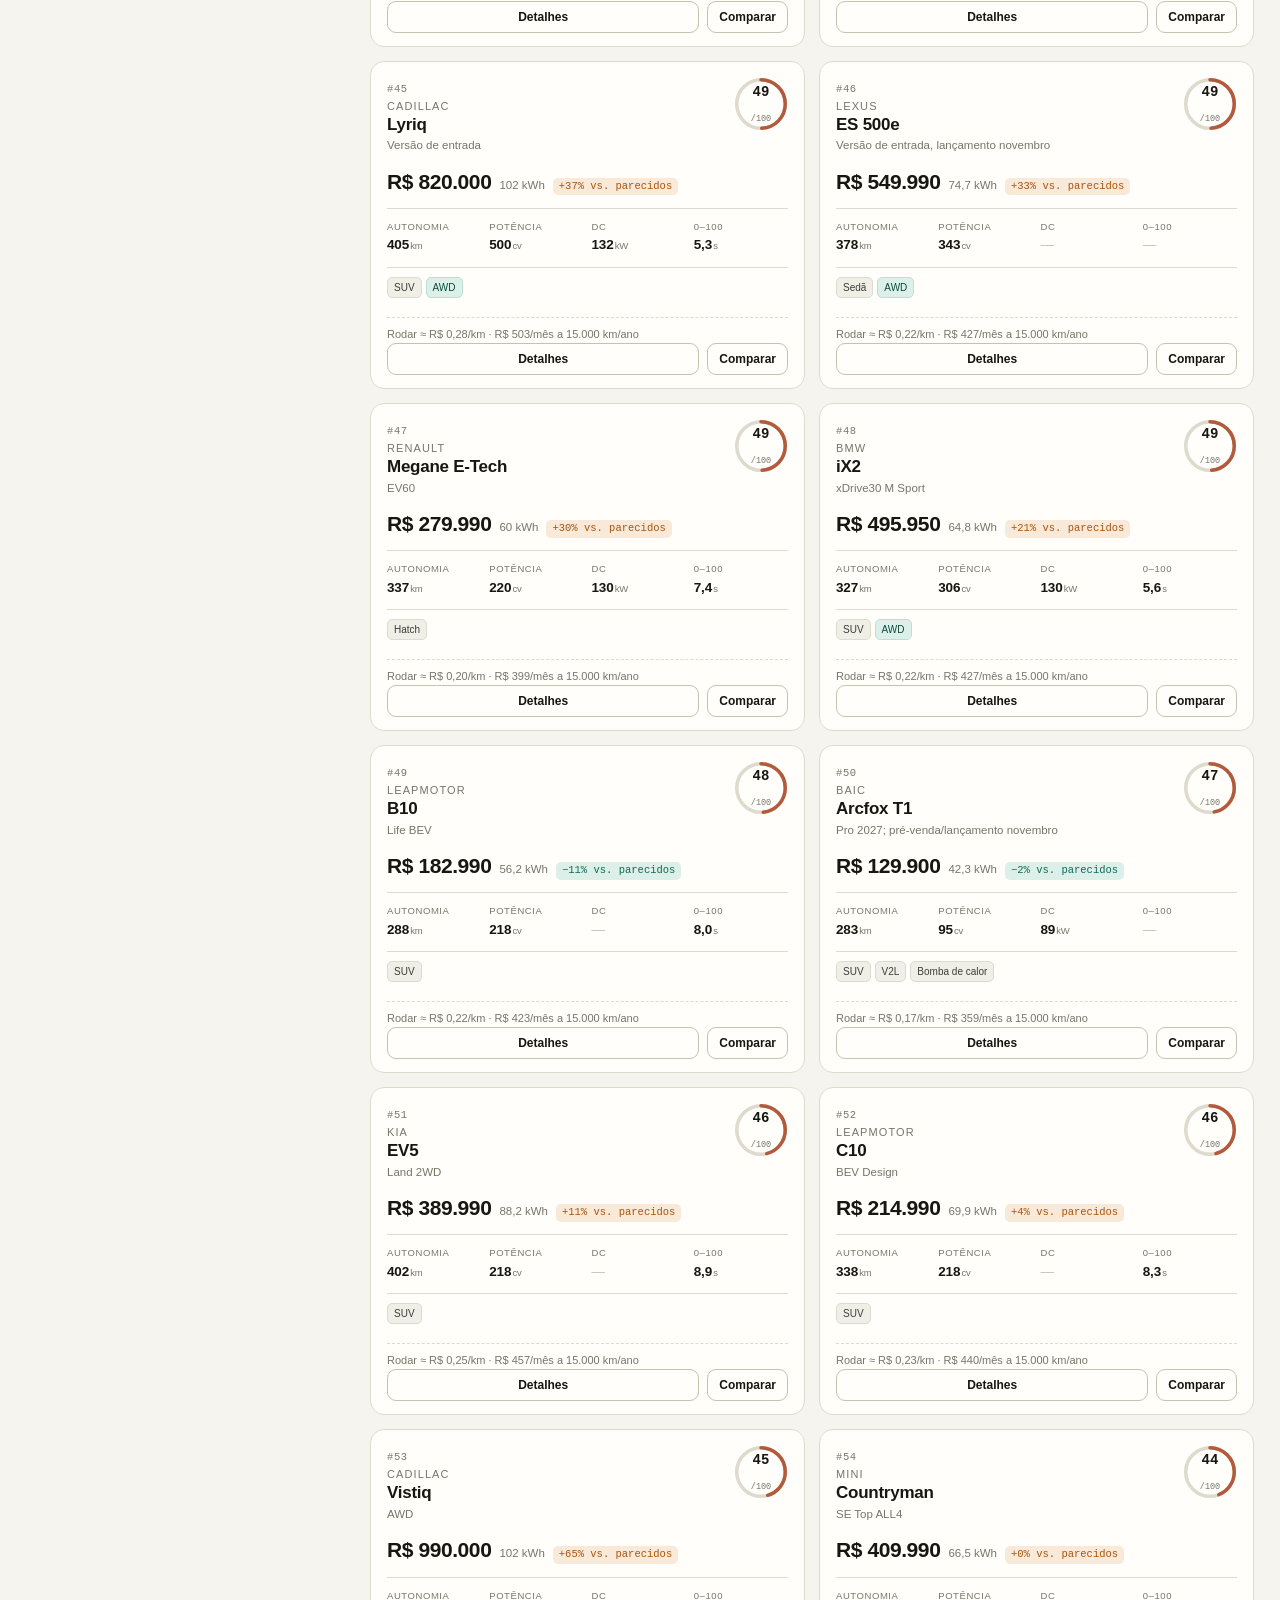
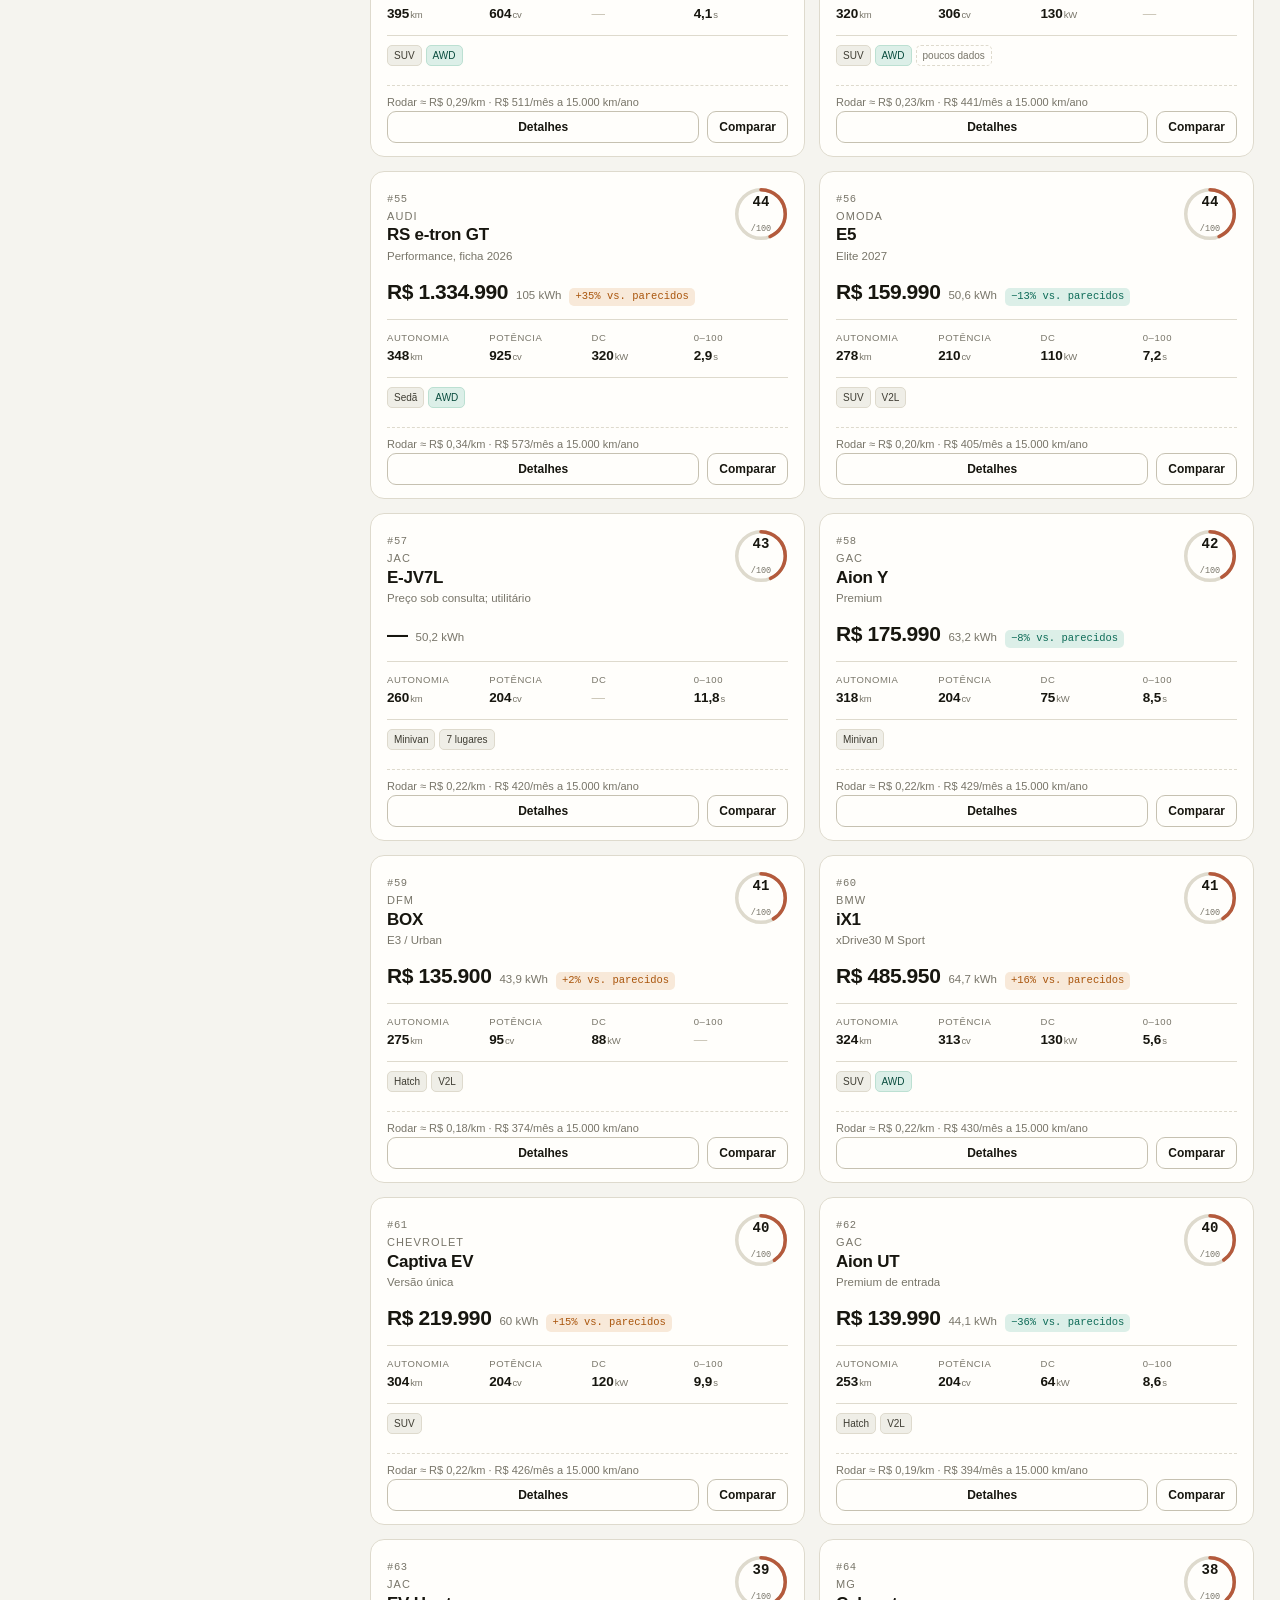
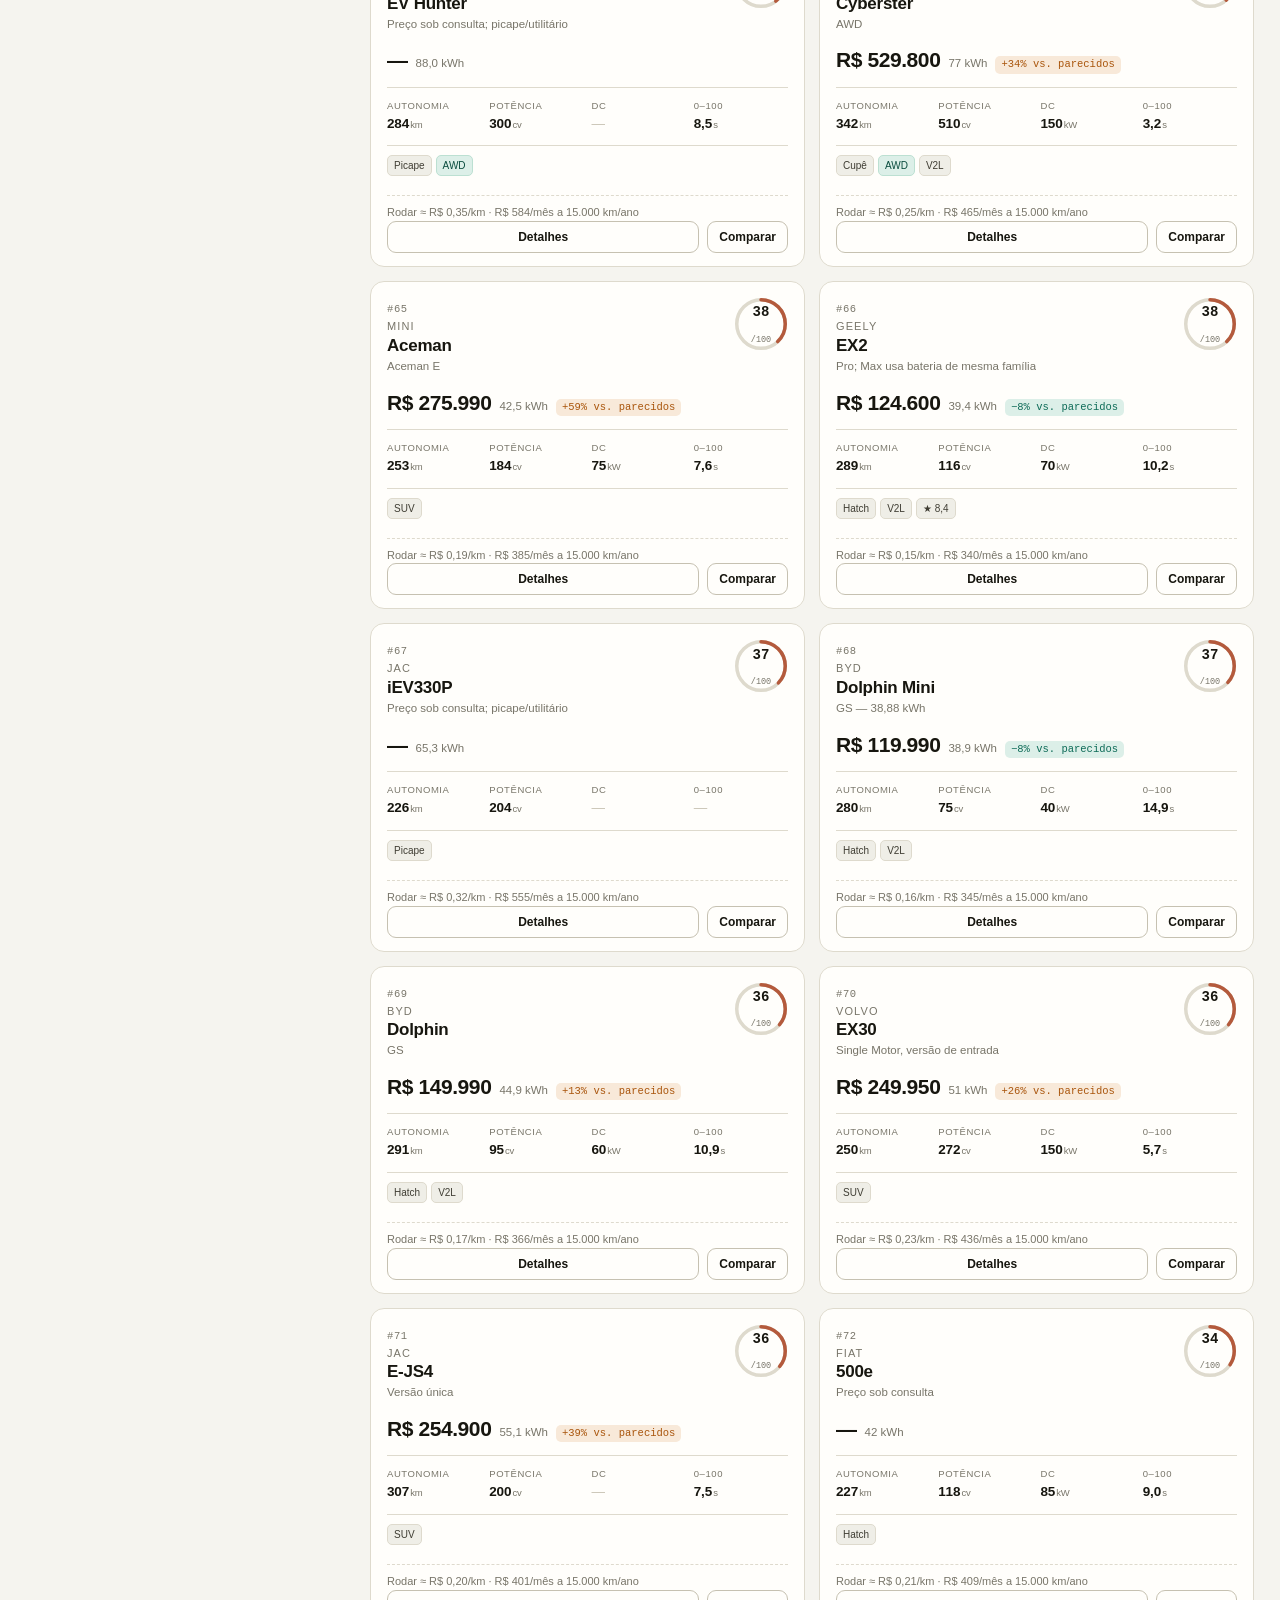
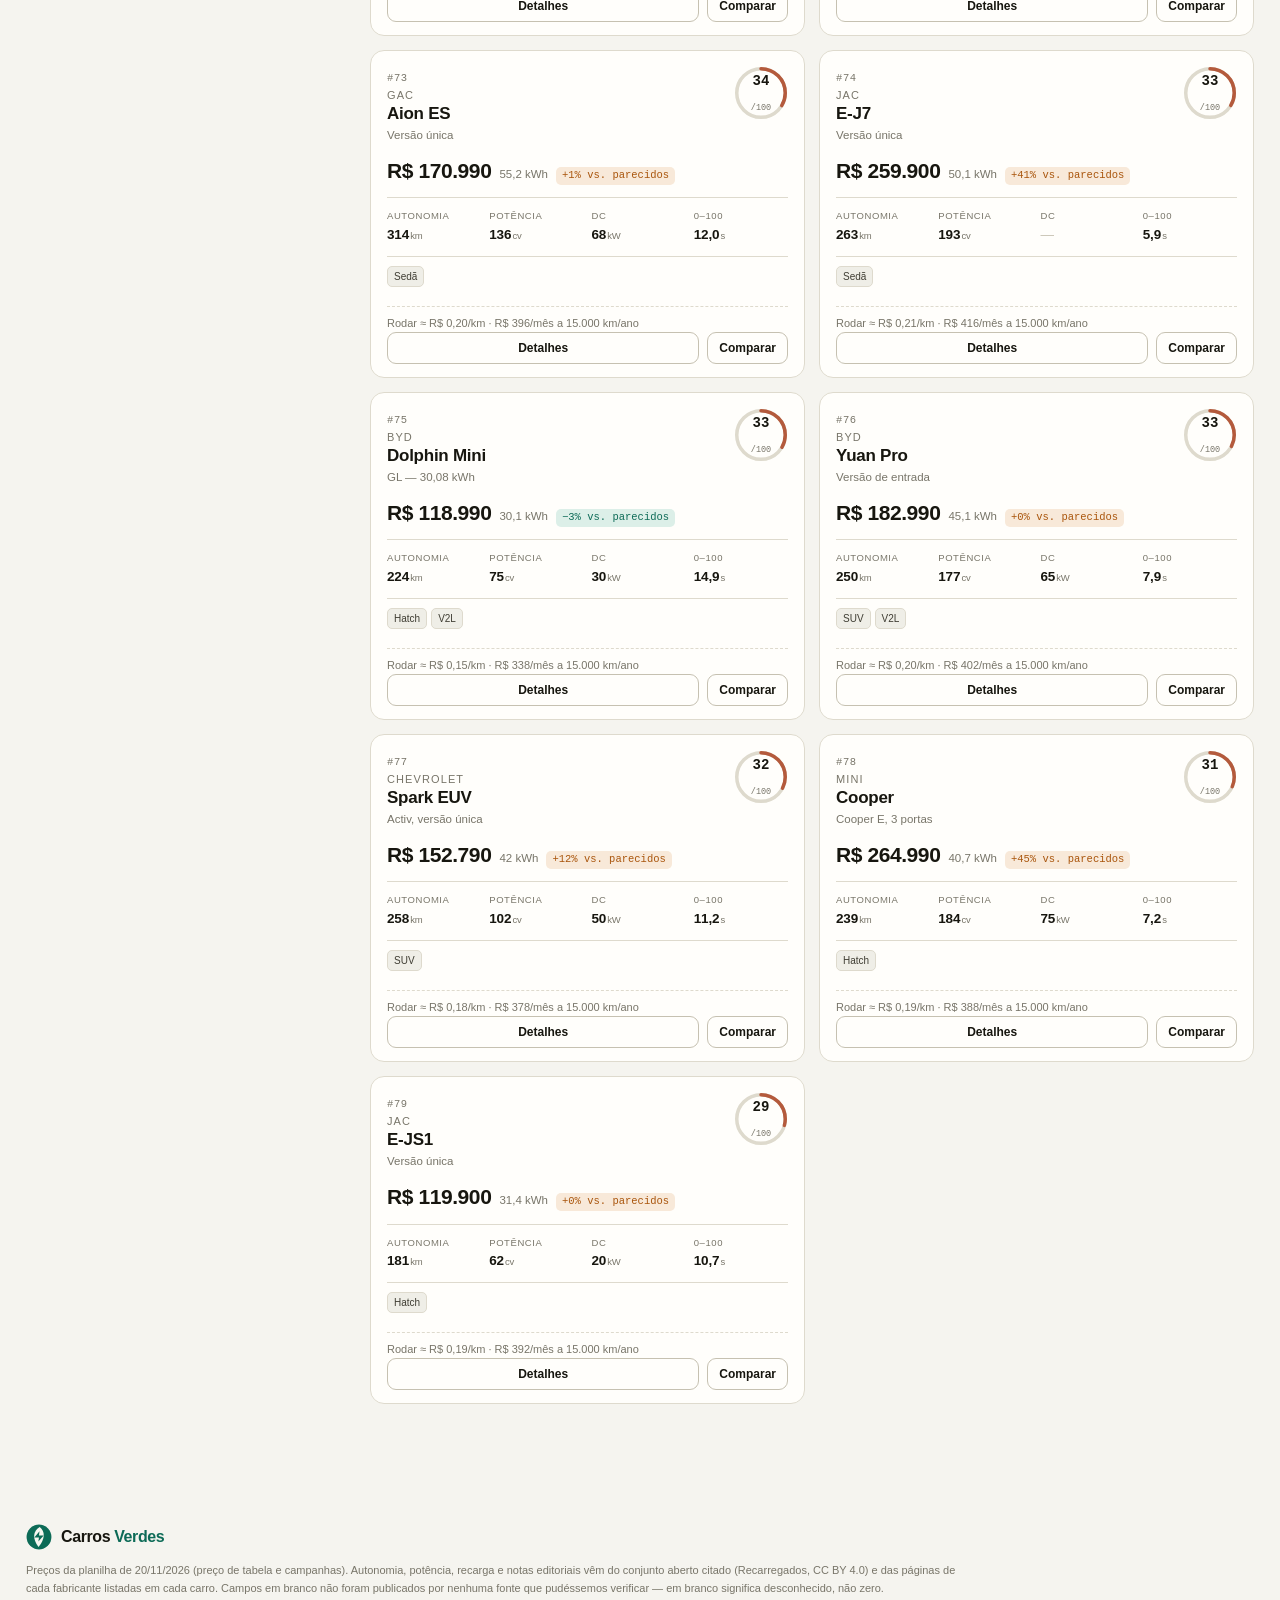
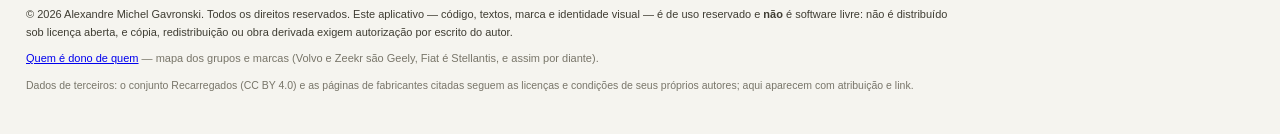
==== commit 99a99a41: "Troca nota relativa por posição, mostra equipamentos de segurança e cria o mapa de marcas - seguranç" ====
--- a/index.html
+++ b/index.html
@@ -237,6 +237,8 @@
 
   <p class="foot__legal">© 2026 Alexandre Michel Gavronski. Todos os direitos reservados. Este aplicativo — código, textos, marca e identidade visual — é de uso reservado e <b>não</b> é software livre: não é distribuído sob licença aberta, e cópia, redistribuição ou obra derivada exigem autorização por escrito do autor.</p>
 
+  <p><a href="marcas/">Quem é dono de quem</a> — mapa dos grupos e marcas (Volvo e Zeekr são Geely, Fiat é Stellantis, e assim por diante).</p>
+
   <p class="foot__legal foot__legal--soft">Dados de terceiros: o conjunto Recarregados (CC BY 4.0) e as páginas de fabricantes citadas seguem as licenças e condições de seus próprios autores; aqui aparecem com atribuição e link.</p>
 </footer>
 
--- a/styles.css
+++ b/styles.css
@@ -957,11 +957,11 @@
 /* ---------- score breakdown ---------- */
 
 .breakdown { display: grid; gap: 6px; }
-.breakdown__row { display: grid; grid-template-columns: 116px 1fr 26px 34px; align-items: center; gap: 8px; font-size: 11.5px; }
+.breakdown__row { display: grid; grid-template-columns: 122px 1fr 36px 34px; align-items: center; gap: 8px; font-size: 11.5px; }
 .breakdown__label { color: var(--ink-2); overflow: hidden; text-overflow: ellipsis; white-space: nowrap; }
 .breakdown__track { display: block; height: 6px; background: var(--surface-2); border-radius: 3px; overflow: hidden; }
 .breakdown__fill { display: block; height: 100%; background: var(--accent); border-radius: 3px; }
-.breakdown__value { font-family: var(--mono); font-size: 10.5px; text-align: right; color: var(--ink-2); font-variant-numeric: tabular-nums; }
+.breakdown__value { font-family: var(--mono); font-size: 11px; text-align: right; color: var(--ink-2); font-variant-numeric: tabular-nums; }
 .breakdown__weight { font-family: var(--mono); font-size: 9.5px; text-align: right; color: var(--muted); font-variant-numeric: tabular-nums; }
 
 @media (max-width: 1400px) {
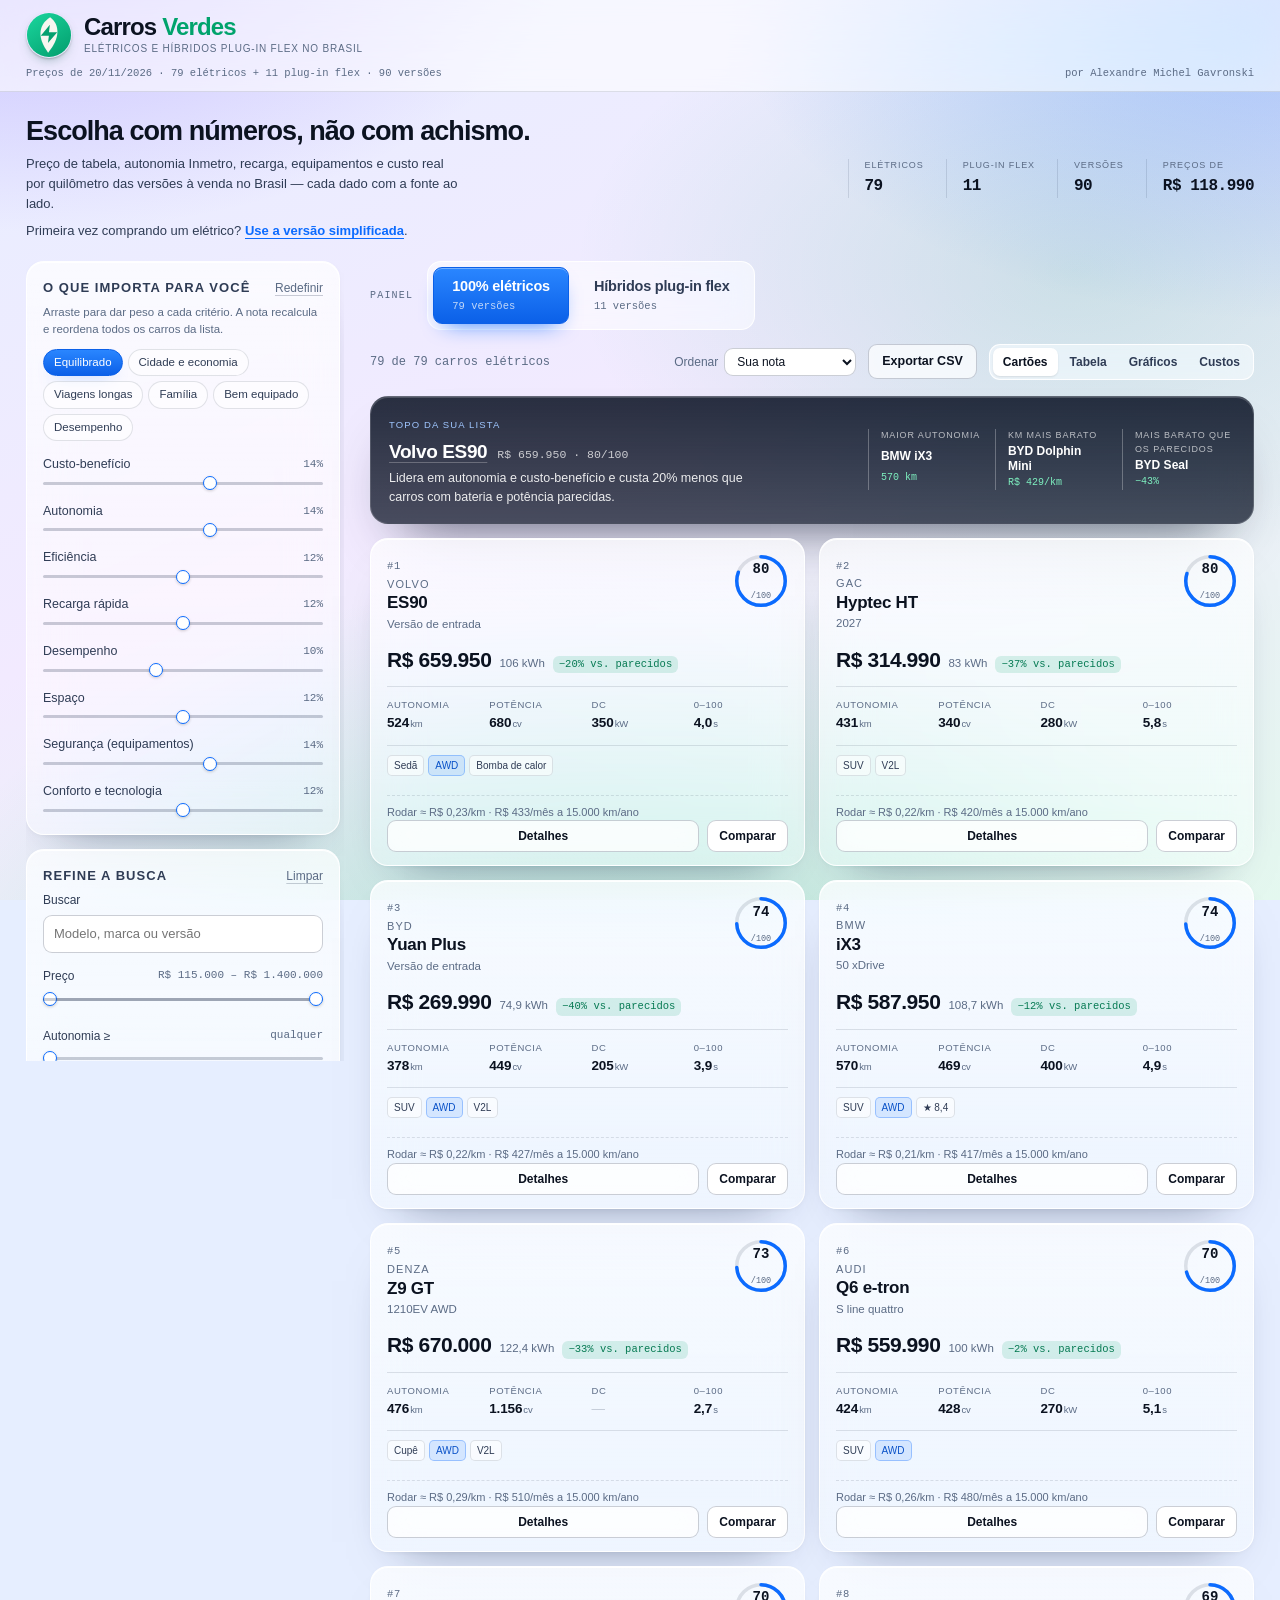
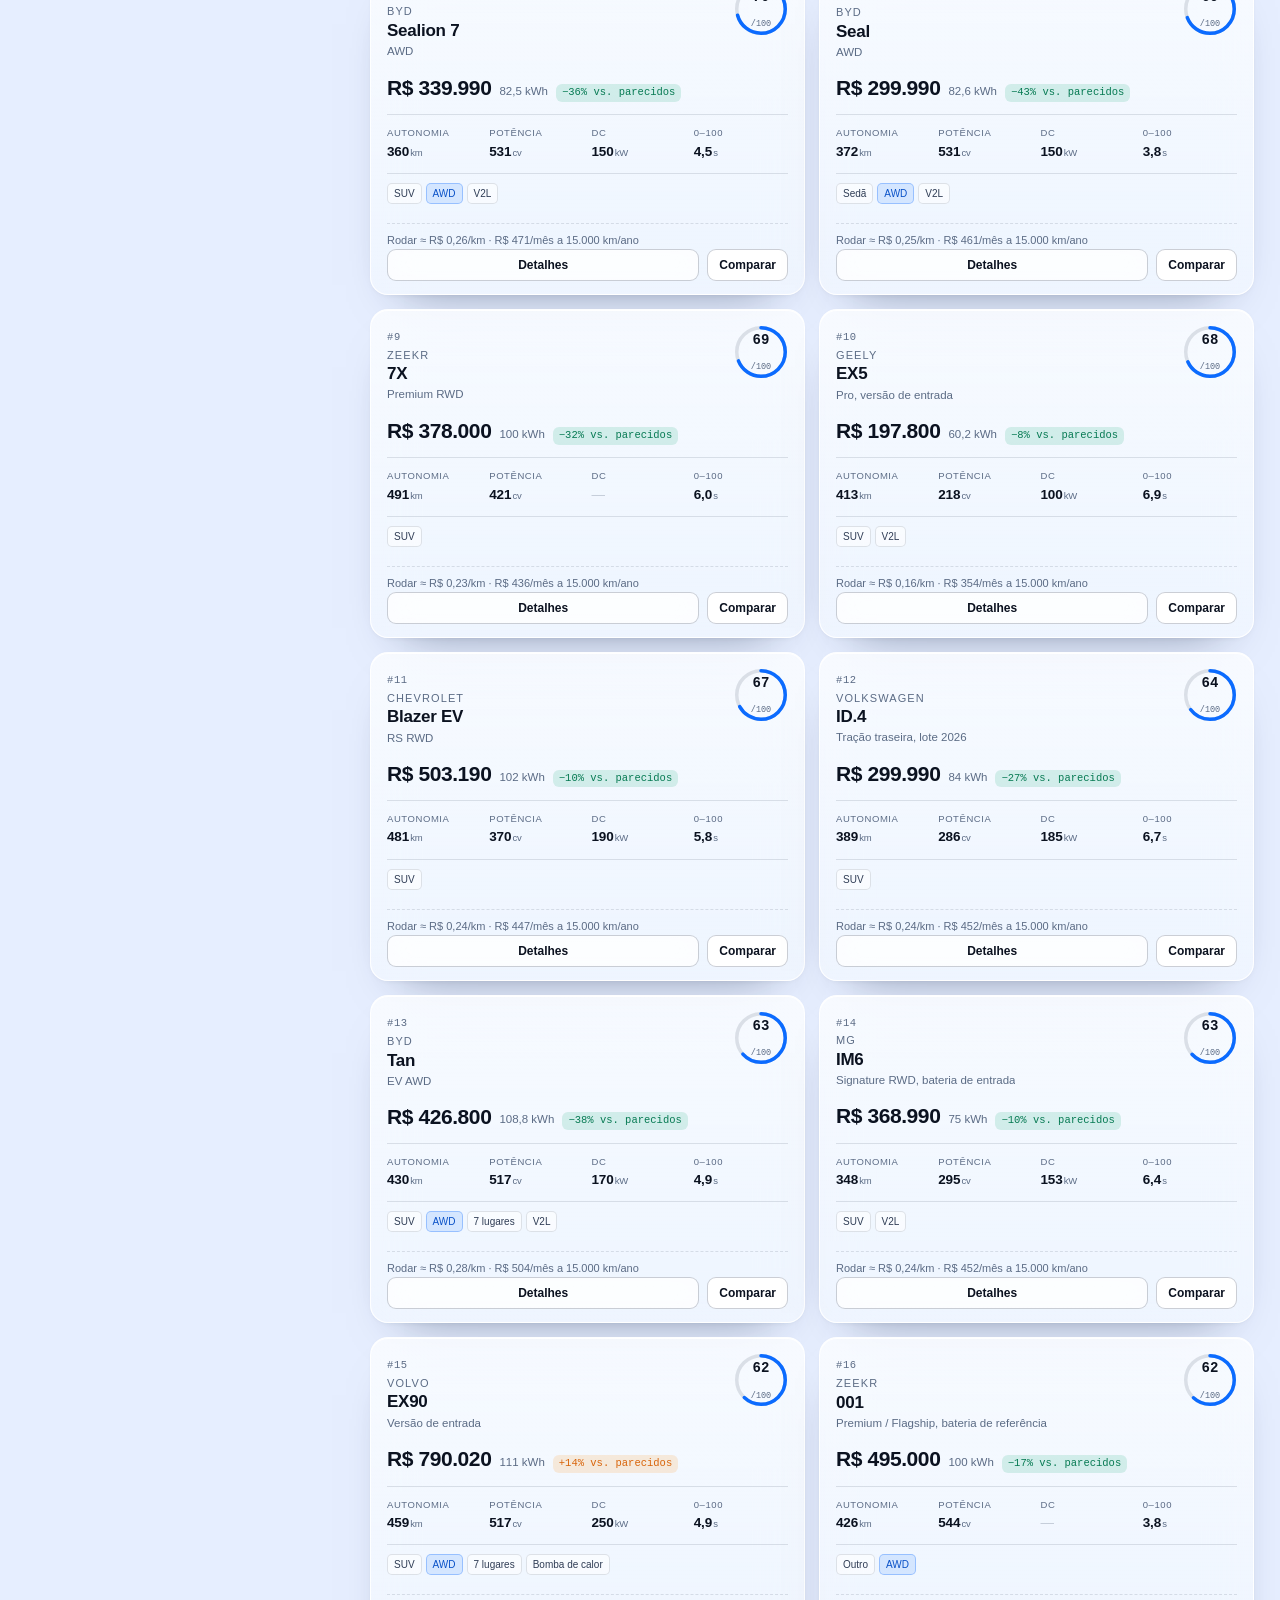
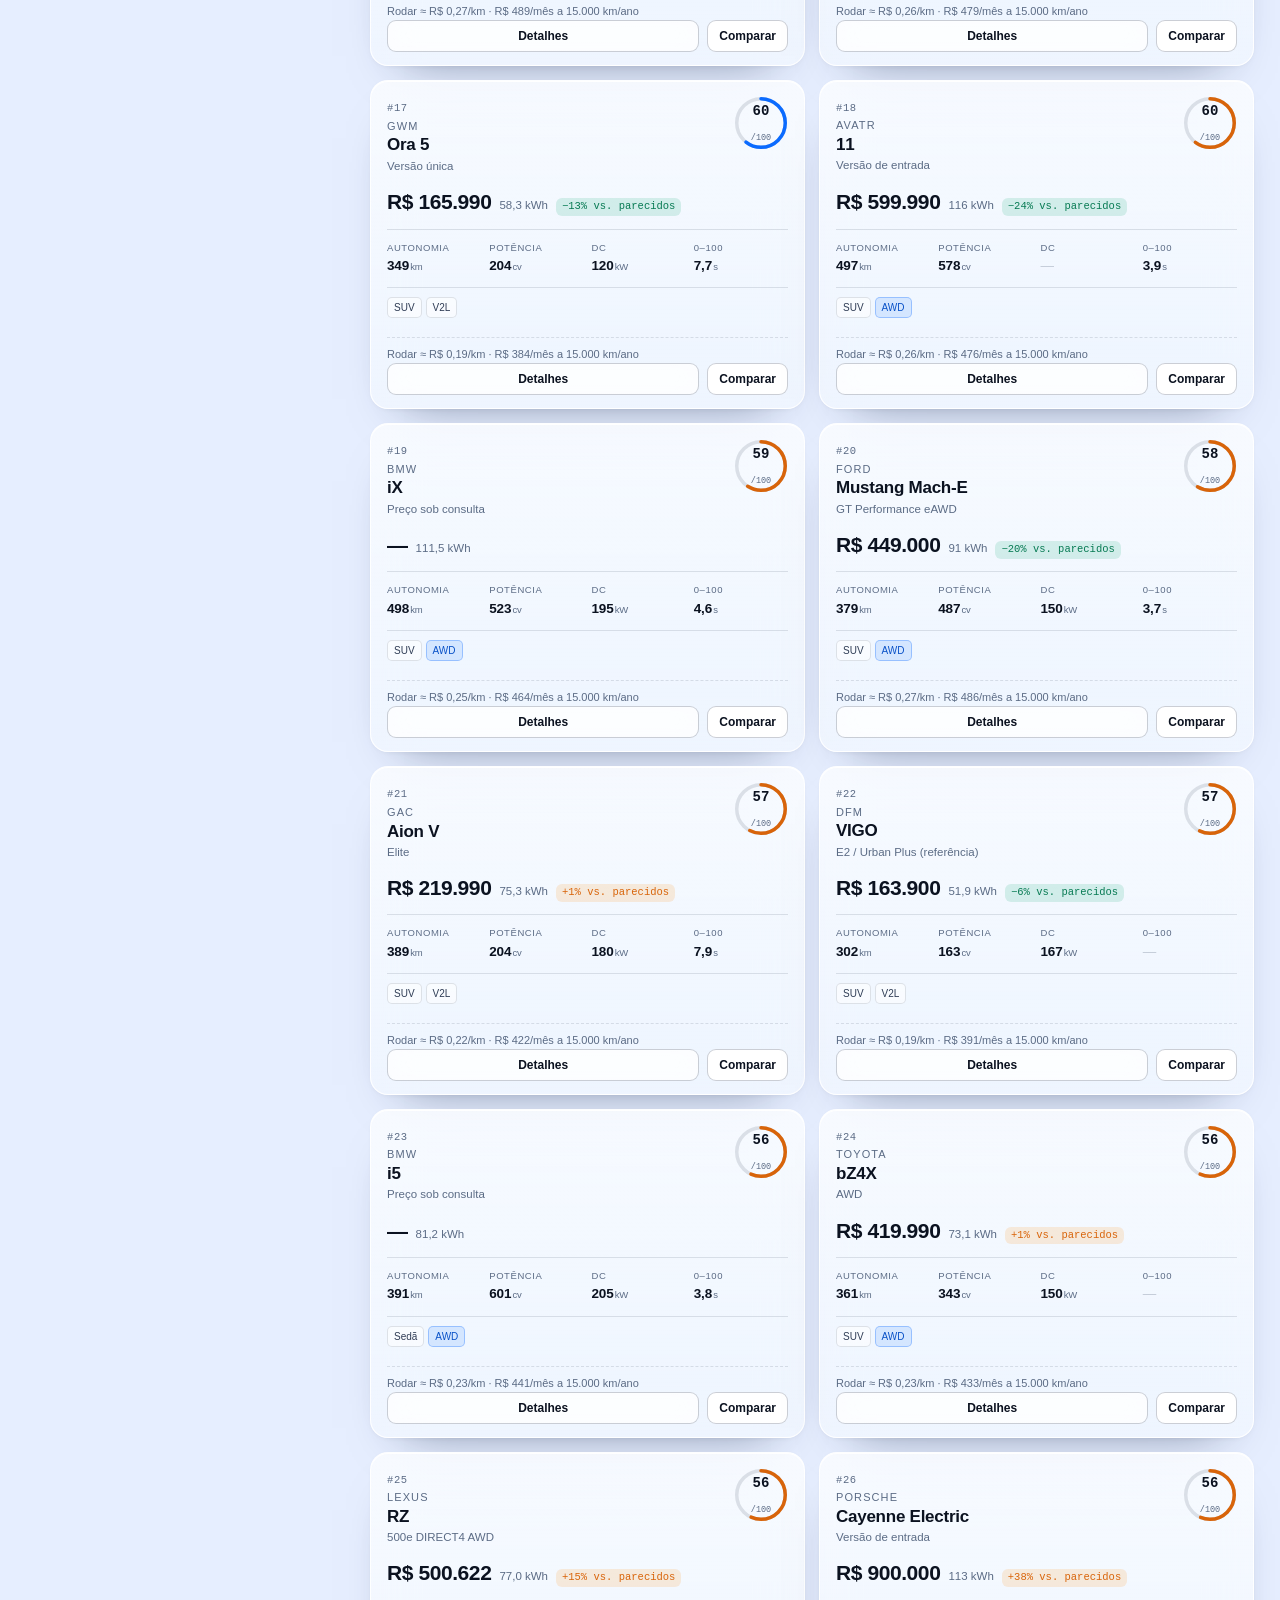
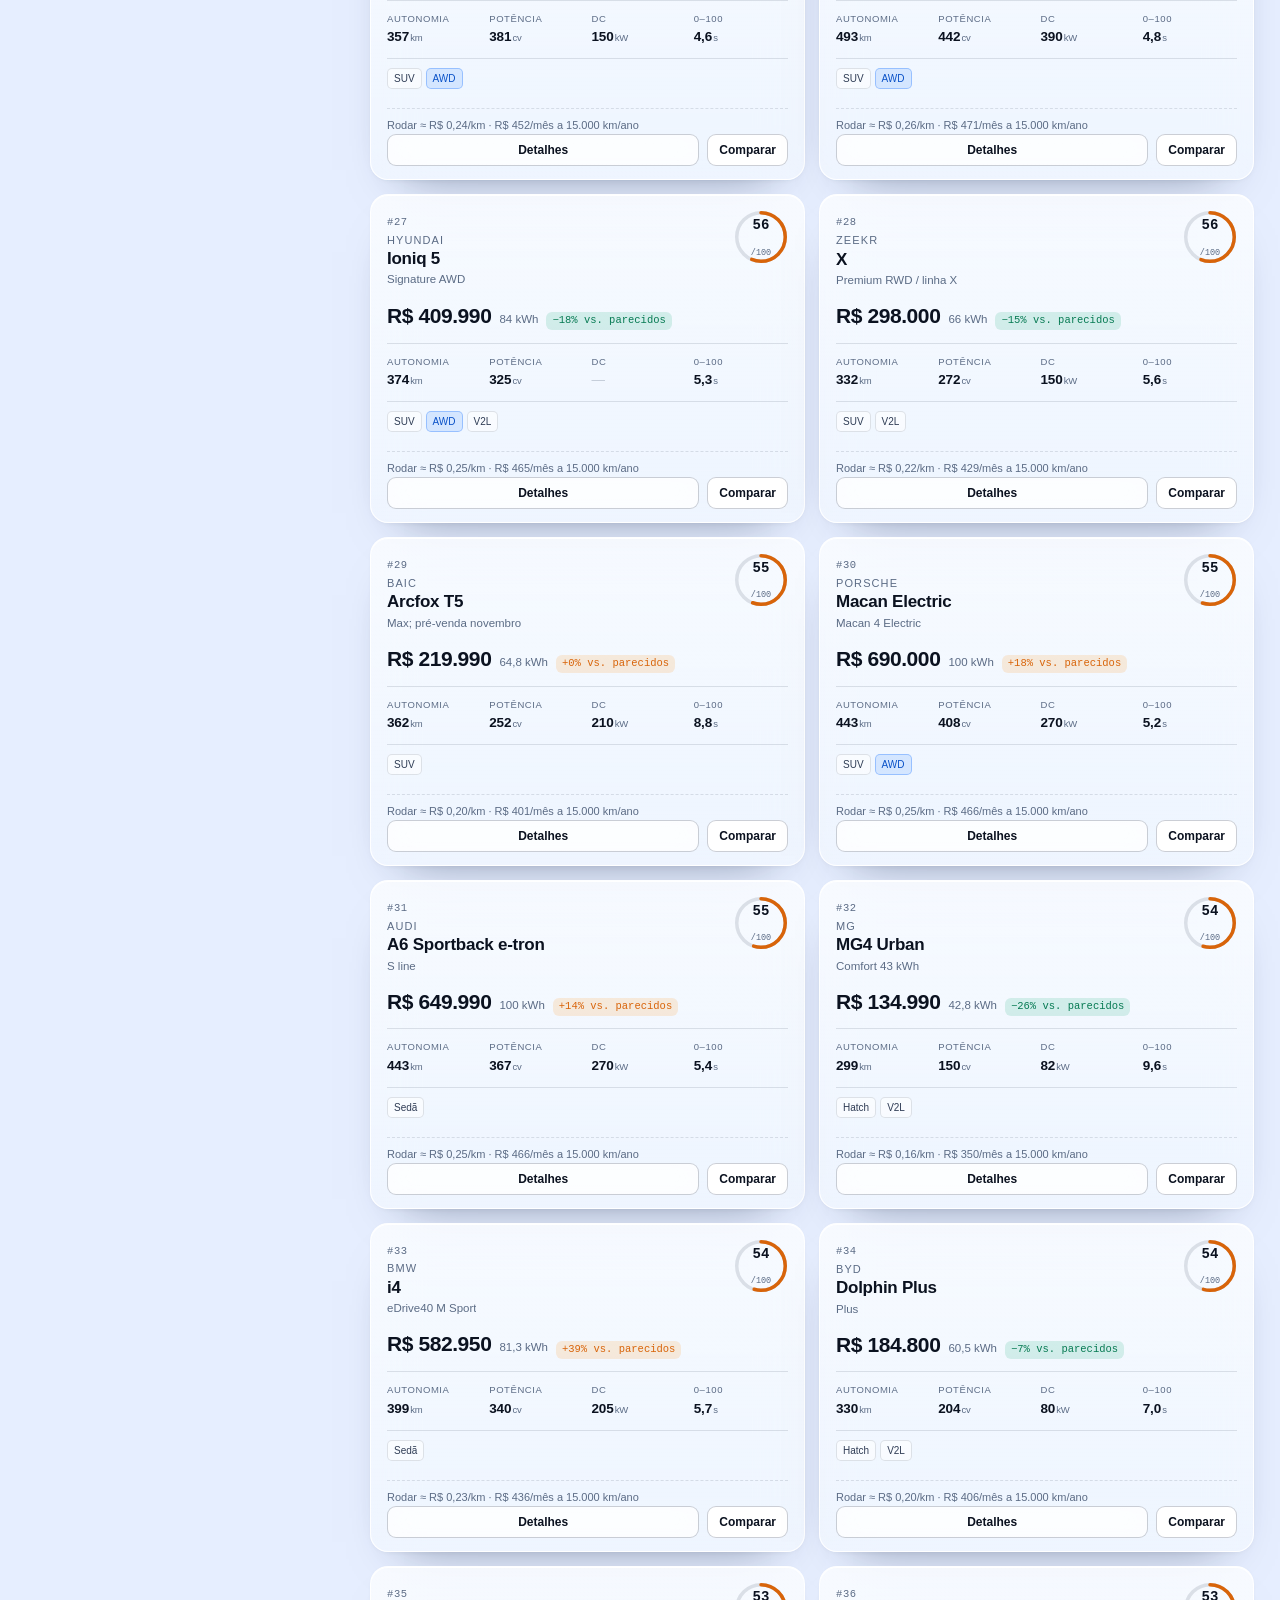
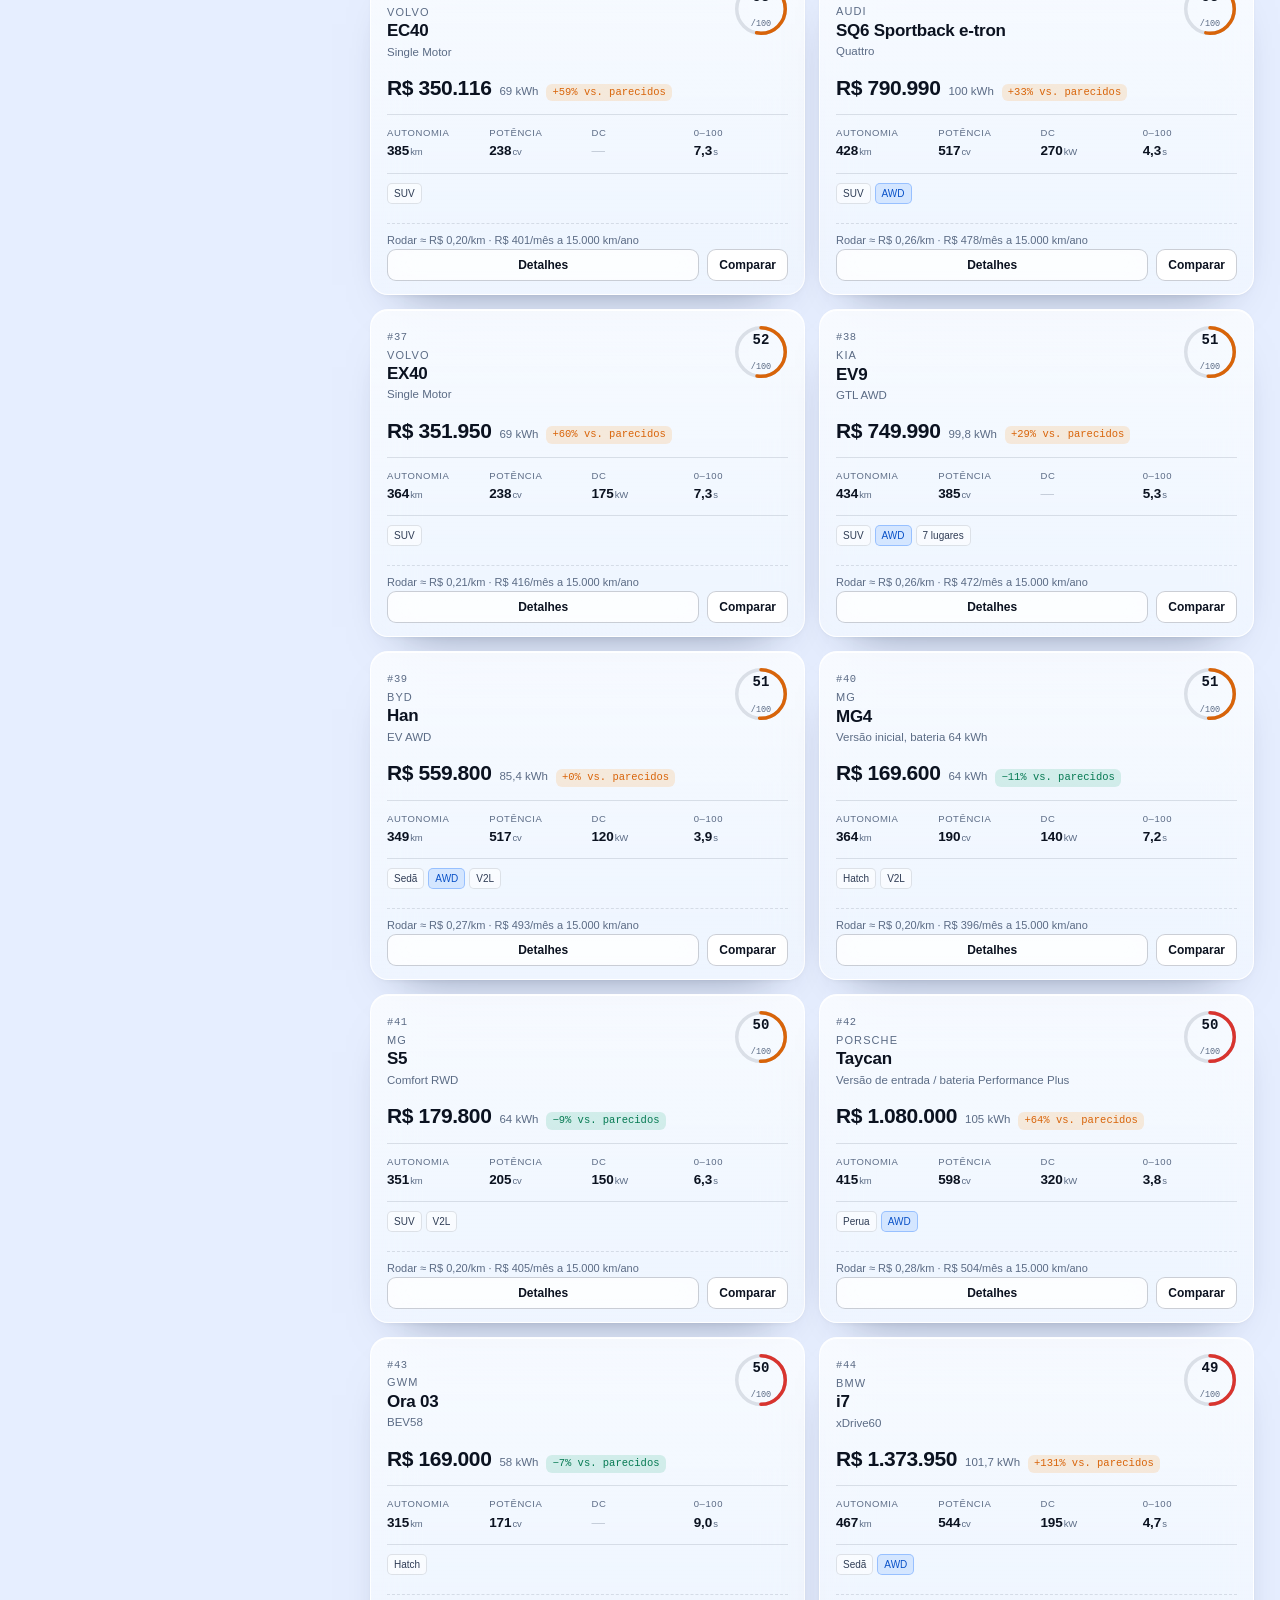
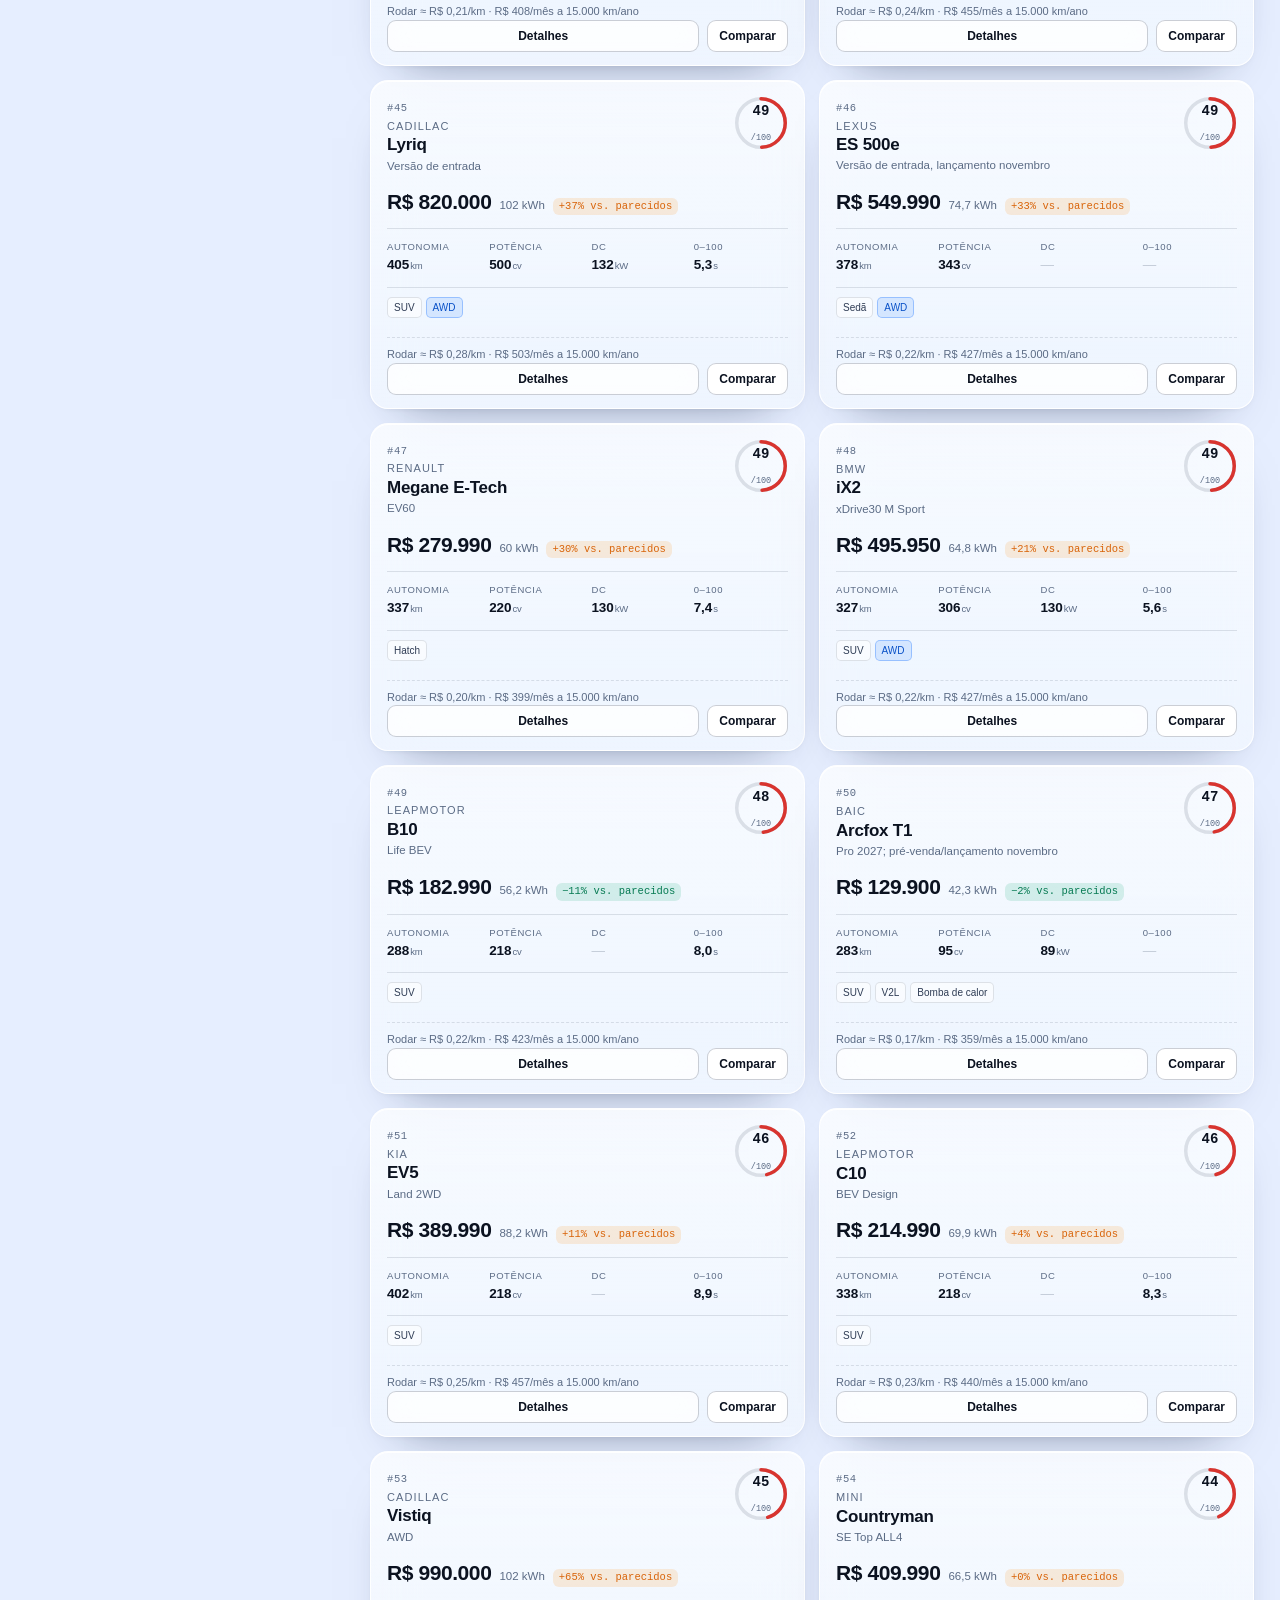
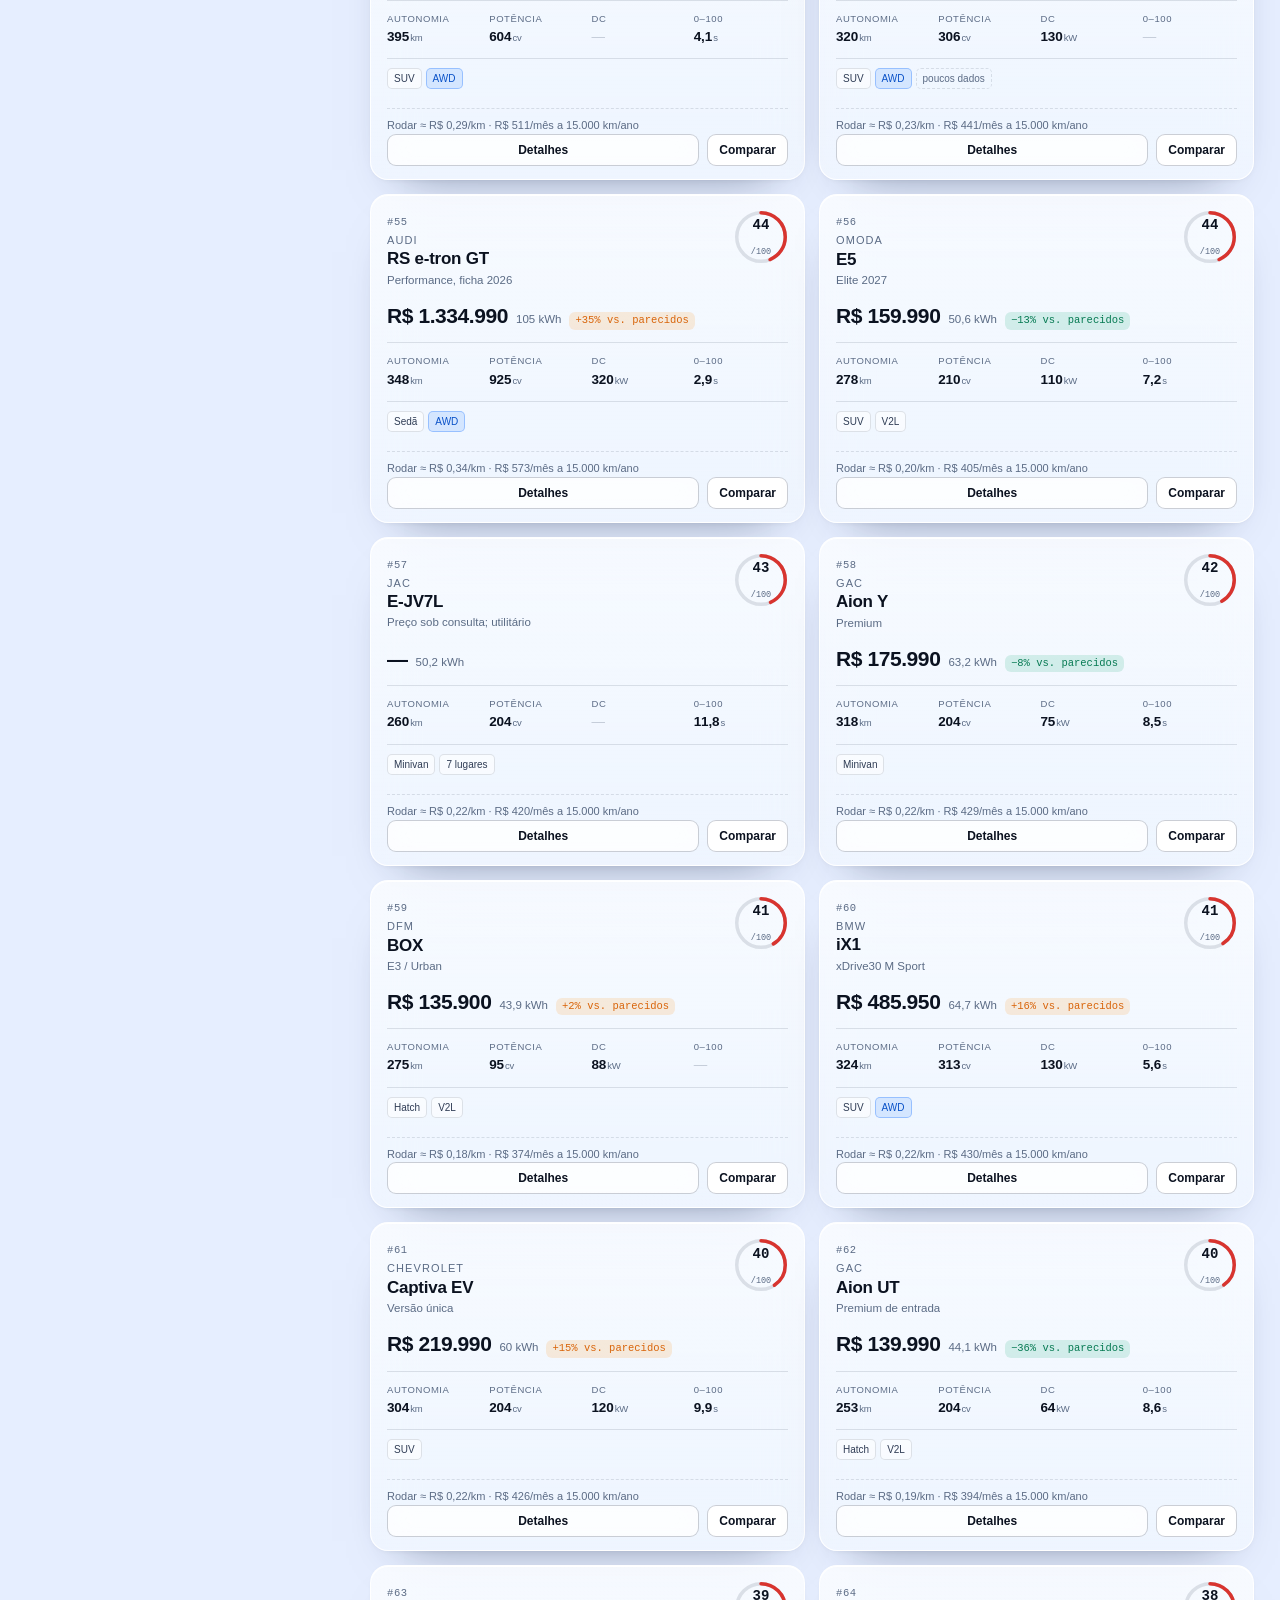
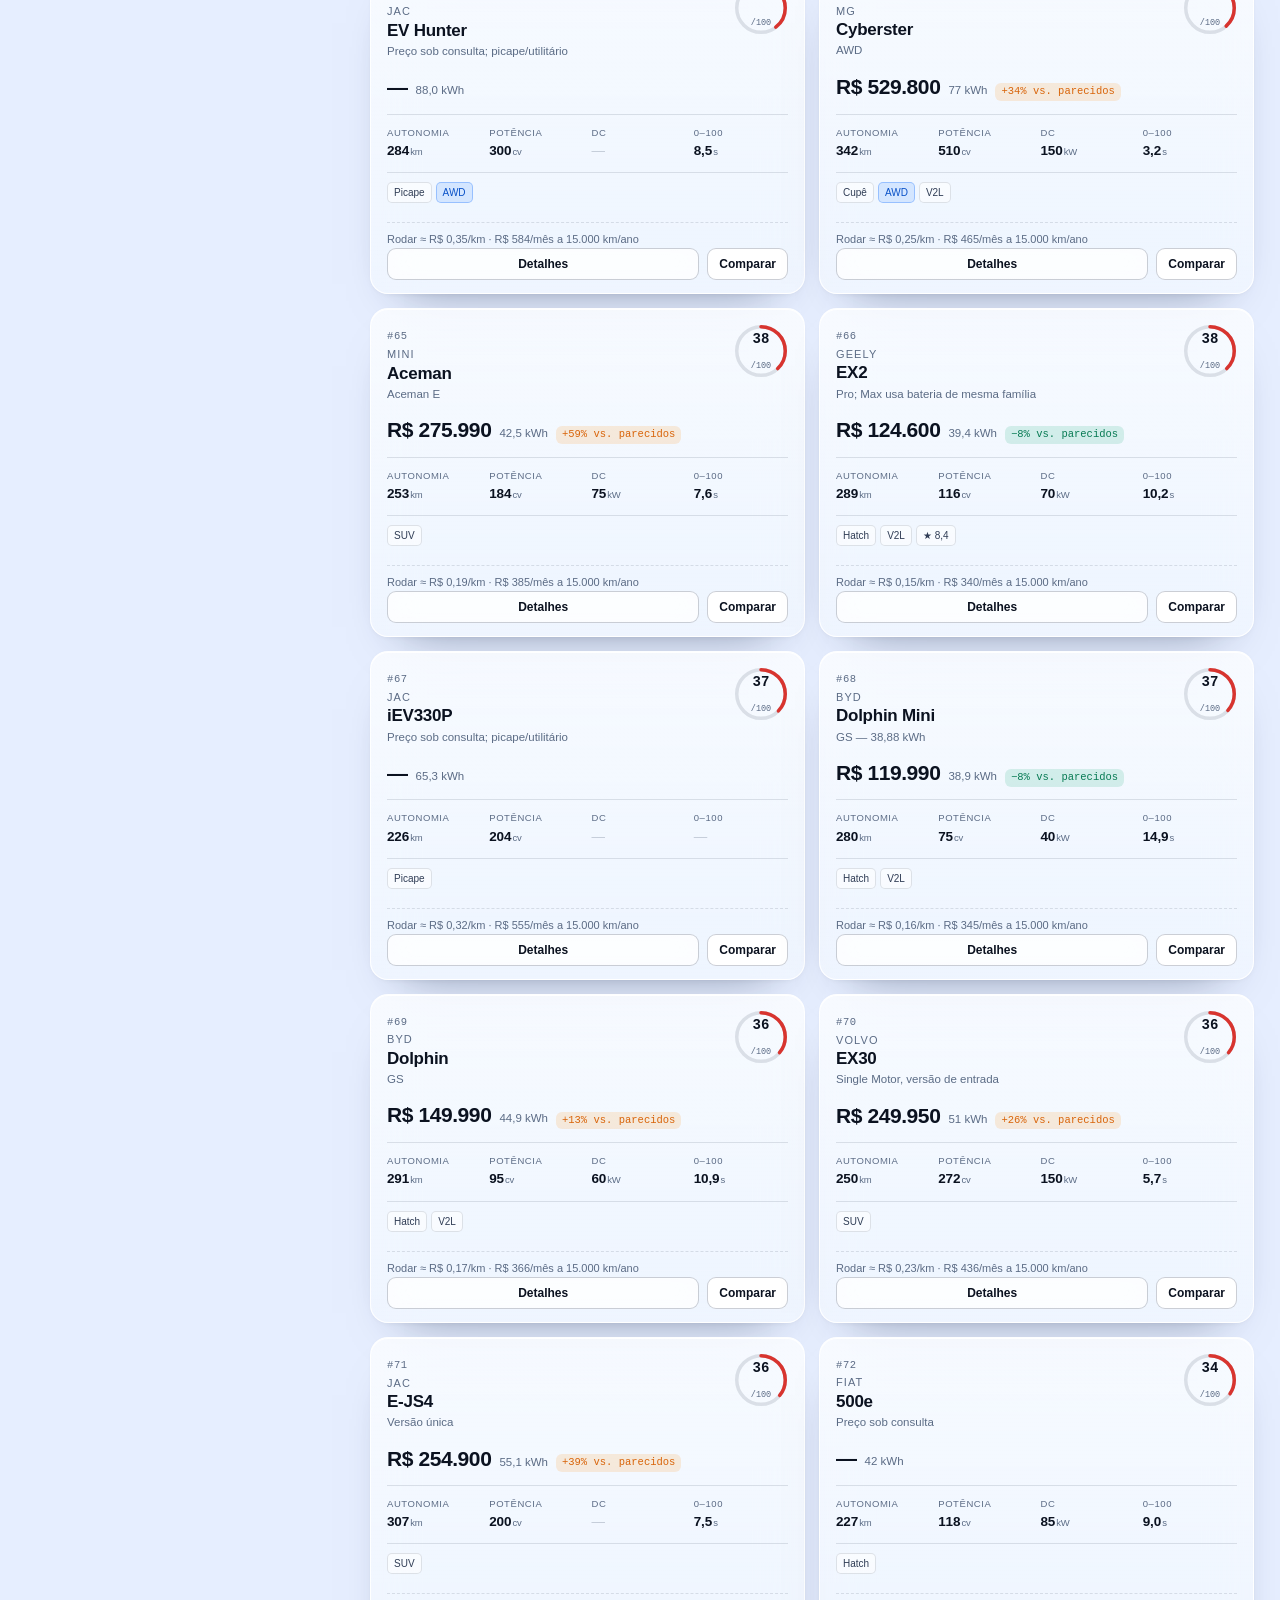
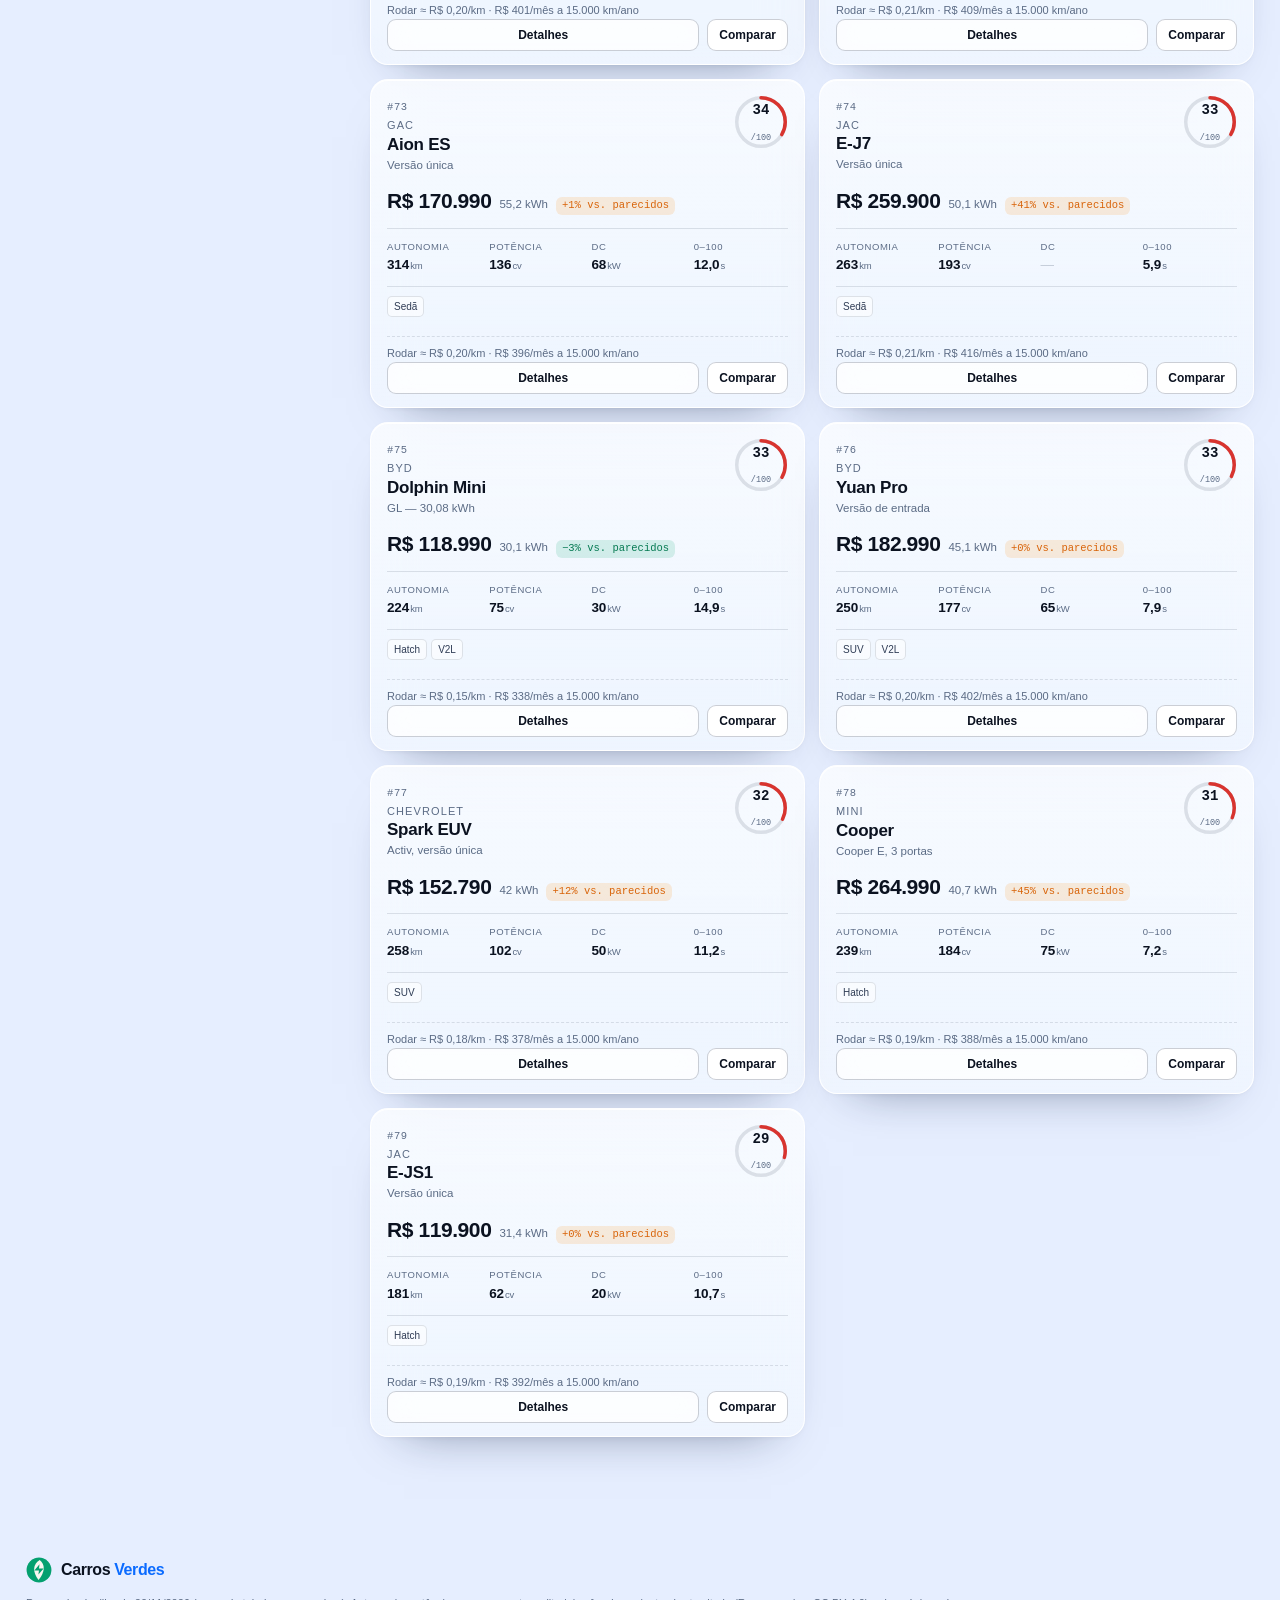
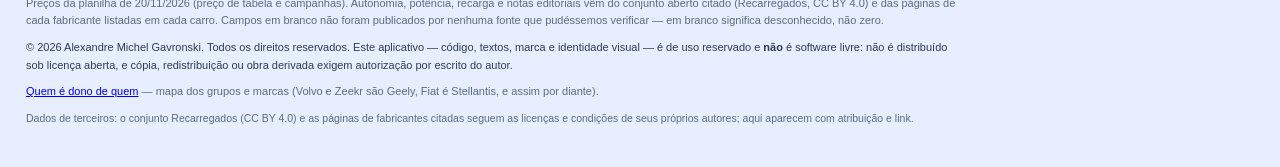
==== commit 9d4370cf: "Troca o tema zen pelo 'liquid glass' claro em todo o site - theme.css compartilhado: fundo em gradie" ====
--- a/index.html
+++ b/index.html
@@ -28,6 +28,7 @@
 
 <link rel="icon" href="favicon.svg" type="image/svg+xml">
 <link rel="apple-touch-icon" href="assets/apple-touch-icon.png">
+<link rel="stylesheet" href="theme.css">
 <link rel="stylesheet" href="styles.css">
 </head>
 <body>
@@ -41,13 +42,13 @@
         <svg viewBox="0 0 48 48" width="46" height="46" focusable="false">
           <defs>
             <linearGradient id="brand-g" x1="0.15" y1="0" x2="0.85" y2="1">
-              <stop offset="0" stop-color="#149073"/>
-              <stop offset="1" stop-color="#0a4d3f"/>
+              <stop offset="0" stop-color="#19d39b"/>
+              <stop offset="1" stop-color="#04a06f"/>
             </linearGradient>
           </defs>
           <circle cx="24" cy="24" r="23" fill="url(#brand-g)"/>
           <path d="M25.2 5.6C35.4 13.4 35.9 27.2 23.1 42.4 11.6 27.4 12.6 13.6 25.2 5.6Z" fill="#f7f6f0"/>
-          <path d="M24.9 13.4 15.4 24.7H23.9L22.9 32.4 32.6 21.1H24L24.9 13.4Z" fill="#0d6b57"/>
+          <path d="M24.9 13.4 15.4 24.7H23.9L22.9 32.4 32.6 21.1H24L24.9 13.4Z" fill="#04a06f"/>
         </svg>
       </span>
       <span class="brand__text">
@@ -226,9 +227,9 @@
 <footer class="foot">
   <div class="foot__brand">
     <svg viewBox="0 0 48 48" width="26" height="26" aria-hidden="true" focusable="false">
-      <circle cx="24" cy="24" r="23" fill="#0d6b57"/>
+      <circle cx="24" cy="24" r="23" fill="#04a06f"/>
       <path d="M25.2 5.6C35.4 13.4 35.9 27.2 23.1 42.4 11.6 27.4 12.6 13.6 25.2 5.6Z" fill="#f7f6f0"/>
-      <path d="M24.9 13.4 15.4 24.7H23.9L22.9 32.4 32.6 21.1H24L24.9 13.4Z" fill="#0d6b57"/>
+      <path d="M24.9 13.4 15.4 24.7H23.9L22.9 32.4 32.6 21.1H24L24.9 13.4Z" fill="#04a06f"/>
     </svg>
     <span>Carros <em>Verdes</em></span>
   </div>
--- a/theme.css
+++ b/theme.css
@@ -0,0 +1,63 @@
+/* Carros Verdes — tema "liquid glass" claro: azul elétrico, verde vivo e vidro translúcido. */
+
+:root {
+  /* tinta e superfícies */
+  --ink: #0b1220;
+  --ink-2: #2f3c55;
+  --muted: #5b6b85;
+
+  --surface: #ffffff;
+  --surface-2: rgba(255, 255, 255, .55);
+  --line: rgba(18, 32, 63, .12);
+  --line-strong: rgba(18, 32, 63, .22);
+
+  /* cores */
+  --accent: #0b6bff;
+  --accent-dark: #0a52c8;
+  --accent-soft: rgba(11, 107, 255, .12);
+  --brand: #00a36c;
+  --brand-dark: #067a53;
+  --brand-soft: rgba(0, 163, 108, .14);
+  --violet: #7c4dff;
+  --warn: #d8640a;
+  --warn-soft: rgba(255, 138, 0, .14);
+  --danger: #d8342f;
+  --best: #00a36c;
+
+  /* vidro */
+  --glass-bg: linear-gradient(180deg, rgba(255, 255, 255, .74), rgba(255, 255, 255, .42));
+  --glass-bg-strong: linear-gradient(180deg, rgba(255, 255, 255, .92), rgba(255, 255, 255, .72));
+  --glass-border: rgba(255, 255, 255, .9);
+  --glass-blur: blur(24px) saturate(1.7);
+  --glass-shadow: 0 24px 48px -34px rgba(13, 30, 63, .55), 0 2px 10px -6px rgba(13, 30, 63, .22);
+  --glass-inset: inset 0 1px 0 rgba(255, 255, 255, .95);
+  --shadow: 0 24px 48px -34px rgba(13, 30, 63, .55), 0 2px 10px -6px rgba(13, 30, 63, .22);
+
+  --radius: 20px;
+  --mono: ui-monospace, "SF Mono", "JetBrains Mono", Menlo, monospace;
+  --sans: -apple-system, BlinkMacSystemFont, "Segoe UI", Inter, Roboto, "Helvetica Neue", sans-serif;
+}
+
+html { background: #e6eeff; }
+
+body {
+  background:
+    radial-gradient(900px 520px at 2% -10%, rgba(124, 77, 255, .34), transparent 62%),
+    radial-gradient(860px 500px at 100% 0%, rgba(11, 107, 255, .30), transparent 64%),
+    radial-gradient(760px 460px at 84% 30%, rgba(0, 163, 108, .16), transparent 66%),
+    radial-gradient(1100px 700px at 46% 114%, rgba(0, 163, 108, .24), transparent 64%),
+    linear-gradient(158deg, #e7eeff 0%, #f2eaff 48%, #e4f8ef 100%);
+  background-attachment: fixed;
+  color: var(--ink);
+}
+
+::selection { background: rgba(11, 107, 255, .18); color: var(--ink); }
+
+/* peças de vidro reutilizáveis */
+.glass {
+  background: var(--glass-bg);
+  -webkit-backdrop-filter: var(--glass-blur);
+  backdrop-filter: var(--glass-blur);
+  border: 1px solid var(--glass-border);
+  box-shadow: var(--glass-shadow), var(--glass-inset);
+}
--- a/styles.css
+++ b/styles.css
@@ -1,18 +1,5 @@
 :root {
-  --bg: #f5f4ef;
-  --surface: #fffefb;
-  --surface-2: #efeee7;
-  --ink: #17160f;
-  --ink-2: #3f3d33;
-  --muted: #787569;
-  --line: #dedacd;
-  --line-strong: #c6c1b1;
-  --accent: #0d6b57;
-  --accent-soft: #dcefe8;
-  --best: #10724f;
-  --warn: #a9550c;
-  --shadow: 0 1px 2px rgba(23, 22, 15, .05), 0 8px 24px -16px rgba(23, 22, 15, .35);
-  --radius: 14px;
+  --radius: 18px;
   --mono: ui-monospace, "SF Mono", "JetBrains Mono", Menlo, monospace;
   --sans: -apple-system, BlinkMacSystemFont, "Segoe UI", Inter, Roboto, "Helvetica Neue", sans-serif;
 }
@@ -25,10 +12,9 @@
 
 body {
   margin: 0;
-  background: var(--bg);
   color: var(--ink);
   font-family: var(--sans);
-  font-size: 14px;
+  font-size: 14.5px;
   line-height: 1.5;
   -webkit-font-smoothing: antialiased;
 }
@@ -61,9 +47,9 @@
   position: sticky;
   top: 0;
   z-index: 40;
-  background: rgba(245, 244, 239, .93);
-  -webkit-backdrop-filter: blur(14px) saturate(1.2);
-  backdrop-filter: blur(14px) saturate(1.2);
+  background: rgba(255, 255, 255, .58);
+  -webkit-backdrop-filter: var(--glass-blur);
+  backdrop-filter: var(--glass-blur);
   border-bottom: 1px solid var(--line);
 }
 
@@ -104,7 +90,7 @@
   line-height: 1.08;
   white-space: nowrap;
 }
-.brand__name em { font-style: normal; color: var(--accent); }
+.brand__name em { font-style: normal; color: var(--brand); }
 
 .brand__tag {
   font-size: 10px;
@@ -155,9 +141,11 @@
   display: inline-flex;
   gap: 6px;
   padding: 5px;
-  background: var(--surface-2);
-  border: 1px solid var(--line);
-  border-radius: 13px;
+  background: rgba(255, 255, 255, .55);
+  -webkit-backdrop-filter: blur(14px) saturate(1.6);
+  backdrop-filter: blur(14px) saturate(1.6);
+  border: 1px solid var(--glass-border);
+  border-radius: 14px;
 }
 
 .mode-switch button {
@@ -186,26 +174,28 @@
   font-variant-numeric: tabular-nums;
 }
 
-.mode-switch button:hover { background: #e6e4da; color: var(--ink); }
+.mode-switch button:hover { background: rgba(255, 255, 255, .8); color: var(--ink); }
 
 .mode-switch button.is-active {
-  background: var(--accent);
-  border-color: var(--accent);
-  color: #fffefb;
-  box-shadow: 0 2px 8px -3px rgba(10, 77, 63, .75);
+  background: linear-gradient(180deg, #2a86ff, #0b60e8);
+  border-color: #0b60e8;
+  color: #ffffff;
+  box-shadow: 0 10px 22px -12px rgba(11, 107, 255, .95), inset 0 1px 0 rgba(255, 255, 255, .35);
 }
 
 .mode-switch button.is-active .mode-switch__meta { color: rgba(255, 254, 251, .74); }
 
-.mode-switch button.is-active:hover { background: #0b5d4c; }
+.mode-switch button.is-active:hover { background: linear-gradient(180deg, #1d78f5, #0a52c8); }
 
 .switch {
   display: inline-flex;
   padding: 3px;
   gap: 2px;
-  background: var(--surface-2);
-  border: 1px solid var(--line);
-  border-radius: 10px;
+  background: rgba(255, 255, 255, .5);
+  -webkit-backdrop-filter: blur(12px) saturate(1.5);
+  backdrop-filter: blur(12px) saturate(1.5);
+  border: 1px solid var(--glass-border);
+  border-radius: 11px;
 }
 
 .switch button {
@@ -234,7 +224,9 @@
 
 .ghost-btn {
   border: 1px solid var(--line-strong);
-  background: var(--surface);
+  background: rgba(255, 255, 255, .72);
+  -webkit-backdrop-filter: blur(12px) saturate(1.4);
+  backdrop-filter: blur(12px) saturate(1.4);
   padding: 7px 13px;
   border-radius: 9px;
   font-size: 12.5px;
@@ -245,15 +237,16 @@
 
 .primary-btn {
   border: 0;
-  background: var(--ink);
-  color: #f7f6f0;
+  background: linear-gradient(180deg, #2a86ff, #0b60e8);
+  color: #ffffff;
   padding: 9px 16px;
-  border-radius: 9px;
+  border-radius: 10px;
   font-size: 13px;
   font-weight: 600;
-  transition: background .15s, opacity .15s;
-}
-.primary-btn:hover { background: #2b2a20; }
+  box-shadow: 0 10px 22px -14px rgba(11, 107, 255, .95), inset 0 1px 0 rgba(255, 255, 255, .35);
+  transition: filter .15s, opacity .15s;
+}
+.primary-btn:hover { filter: brightness(.95); }
 .primary-btn:disabled { opacity: .4; cursor: not-allowed; }
 
 .link-btn {
@@ -341,8 +334,11 @@
 }
 
 .panel {
-  background: var(--surface);
-  border: 1px solid var(--line);
+  background: var(--glass-bg);
+  -webkit-backdrop-filter: var(--glass-blur);
+  backdrop-filter: var(--glass-blur);
+  border: 1px solid var(--glass-border);
+  box-shadow: var(--glass-shadow), var(--glass-inset);
   border-radius: var(--radius);
   padding: 16px;
 }
@@ -370,8 +366,8 @@
   color: var(--ink-2);
   transition: all .15s;
 }
-.presets button:hover { background: var(--accent-soft); border-color: #b9d9cc; }
-.presets button.is-active { background: var(--ink); color: #f7f6f0; border-color: var(--ink); }
+.presets button:hover { background: var(--accent-soft); border-color: rgba(11, 107, 255, .35); }
+.presets button.is-active { background: linear-gradient(180deg, #2a86ff, #0b60e8); color: #fff; border-color: #0b60e8; box-shadow: 0 8px 18px -12px rgba(11, 107, 255, .9); }
 
 .weights { display: grid; gap: 11px; }
 
@@ -447,7 +443,7 @@
   transition: all .15s;
 }
 .chips button:hover { border-color: var(--line-strong); }
-.chips button.is-active { background: var(--accent-soft); border-color: #a9d3c4; color: #0a4d3f; font-weight: 600; }
+.chips button.is-active { background: var(--accent-soft); border-color: rgba(11, 107, 255, .35); color: var(--accent-dark); font-weight: 600; }
 
 /* ---------- toolbar ---------- */
 
@@ -496,14 +492,17 @@
   position: relative;
   display: flex;
   flex-direction: column;
-  background: var(--surface);
-  border: 1px solid var(--line);
+  background: var(--glass-bg);
+  -webkit-backdrop-filter: var(--glass-blur);
+  backdrop-filter: var(--glass-blur);
+  border: 1px solid var(--glass-border);
+  box-shadow: var(--glass-shadow), var(--glass-inset);
   border-radius: var(--radius);
   padding: 15px 16px 13px;
   transition: border-color .15s, box-shadow .15s, transform .15s;
 }
-.card:hover { border-color: var(--line-strong); box-shadow: var(--shadow); }
-.card.is-selected { border-color: var(--accent); box-shadow: 0 0 0 1px var(--accent); }
+.card:hover { border-color: rgba(11, 107, 255, .35); box-shadow: 0 30px 60px -34px rgba(13, 30, 63, .6), var(--glass-inset); transform: translateY(-2px); }
+.card.is-selected { border-color: var(--accent); box-shadow: 0 0 0 2px rgba(11, 107, 255, .45), var(--glass-shadow); }
 
 .card__top { display: flex; align-items: flex-start; justify-content: space-between; gap: 10px; }
 
@@ -534,11 +533,11 @@
 .card__price span { font-size: 11.5px; color: var(--muted); }
 .card__price em {
   font-style: normal; font-family: var(--mono); font-size: 10.5px;
-  color: var(--accent); background: var(--accent-soft);
-  padding: 1px 6px; border-radius: 5px;
+  color: var(--brand-dark); background: var(--brand-soft);
+  padding: 1px 6px; border-radius: 6px;
   white-space: nowrap;
 }
-.card__price em.is-penalty { color: var(--warn); background: #f8e9d9; }
+.card__price em.is-penalty { color: var(--warn); background: var(--warn-soft); }
 
 .card__stats {
   display: grid;
@@ -567,8 +566,8 @@
   border: 1px solid var(--line);
   white-space: nowrap;
 }
-.badge--accent { background: var(--accent-soft); border-color: #bce0d2; color: #0a4d3f; }
-.badge--warn { background: #f8ecdf; border-color: #eccfb2; color: #8a4406; }
+.badge--accent { background: var(--accent-soft); border-color: rgba(11, 107, 255, .3); color: var(--accent-dark); }
+.badge--warn { background: var(--warn-soft); border-color: rgba(216, 100, 10, .3); color: var(--warn); }
 .badge--thin { background: transparent; border-style: dashed; color: var(--muted); }
 
 .card__actions { display: flex; align-items: center; gap: 8px; margin-top: auto; }
@@ -581,7 +580,7 @@
   transition: all .15s;
 }
 .pick:hover { border-color: var(--accent); }
-.pick.is-on { background: var(--ink); border-color: var(--ink); color: #f7f6f0; }
+.pick.is-on { background: linear-gradient(180deg, #2a86ff, #0b60e8); border-color: #0b60e8; color: #fff; }
 .pick.is-on::before { content: "✓"; font-size: 10px; }
 .pick:disabled { opacity: .4; cursor: not-allowed; }
 
@@ -593,8 +592,11 @@
 /* ---------- table view ---------- */
 
 .table-wrap {
-  background: var(--surface);
-  border: 1px solid var(--line);
+  background: var(--glass-bg);
+  -webkit-backdrop-filter: var(--glass-blur);
+  backdrop-filter: var(--glass-blur);
+  border: 1px solid var(--glass-border);
+  box-shadow: var(--glass-shadow), var(--glass-inset);
   border-radius: var(--radius);
   overflow: auto;
   max-height: calc(100vh - 190px);
@@ -607,13 +609,13 @@
 
 table.grid thead th {
   position: sticky; top: 0; z-index: 2;
-  background: var(--surface-2);
+  background: rgba(255, 255, 255, .72);
   border-bottom: 1px solid var(--line-strong);
   font-size: 10.5px; text-transform: uppercase; letter-spacing: .05em;
   color: var(--muted); font-weight: 600;
 }
 
-table.grid tbody tr:hover td { background: #faf9f4; }
+table.grid tbody tr:hover td { background: rgba(11, 107, 255, .06); }
 table.grid tbody tr.is-selected td { background: var(--accent-soft); }
 table.grid td { border-bottom: 1px solid var(--line); font-variant-numeric: tabular-nums; }
 table.grid td.name { font-variant-numeric: normal; }
@@ -625,8 +627,11 @@
 /* ---------- charts ---------- */
 
 .chart-card {
-  background: var(--surface);
-  border: 1px solid var(--line);
+  background: var(--glass-bg);
+  -webkit-backdrop-filter: var(--glass-blur);
+  backdrop-filter: var(--glass-blur);
+  border: 1px solid var(--glass-border);
+  box-shadow: var(--glass-shadow), var(--glass-inset);
   border-radius: var(--radius);
   padding: 18px;
   margin-bottom: 14px;
@@ -672,8 +677,11 @@
   z-index: 45;
   display: flex; align-items: center; gap: 14px;
   padding: 9px 9px 9px 14px;
-  background: rgba(23, 22, 15, .96);
-  color: #f2f1ea;
+  background: rgba(11, 18, 32, .82);
+  -webkit-backdrop-filter: blur(20px) saturate(1.5);
+  backdrop-filter: blur(20px) saturate(1.5);
+  border: 1px solid rgba(255, 255, 255, .18);
+  color: #f5f8ff;
   border-radius: 14px;
   box-shadow: 0 18px 40px -20px rgba(0, 0, 0, .6);
   max-width: min(1120px, calc(100vw - 36px));
@@ -707,7 +715,10 @@
 .sheet {
   position: relative;
   margin: auto;
-  background: var(--surface);
+  background: var(--glass-bg-strong);
+  -webkit-backdrop-filter: blur(30px) saturate(1.7);
+  backdrop-filter: blur(30px) saturate(1.7);
+  border: 1px solid var(--glass-border);
   border-radius: 16px;
   box-shadow: 0 30px 80px -30px rgba(0, 0, 0, .55);
   width: min(1180px, calc(100vw - 40px));
@@ -731,7 +742,9 @@
   position: sticky; top: 0; z-index: 3;
   display: flex; align-items: flex-start; justify-content: space-between; gap: 16px;
   padding: 18px 22px 14px;
-  background: var(--surface);
+  background: rgba(255, 255, 255, .82);
+  -webkit-backdrop-filter: blur(18px) saturate(1.6);
+  backdrop-filter: blur(18px) saturate(1.6);
   border-bottom: 1px solid var(--line);
 }
 .sheet__head h2 { font-size: 19px; letter-spacing: -.02em; }
@@ -831,7 +844,9 @@
 
 .empty {
   padding: 60px 20px; text-align: center;
-  background: var(--surface); border: 1px dashed var(--line-strong); border-radius: var(--radius);
+  background: var(--glass-bg); border: 1px dashed rgba(18, 32, 63, .22);
+  -webkit-backdrop-filter: var(--glass-blur);
+  backdrop-filter: var(--glass-blur); border-radius: var(--radius);
   color: var(--muted); font-size: 13px;
 }
 .empty b { display: block; color: var(--ink); font-size: 15px; margin-bottom: 4px; }
@@ -914,8 +929,12 @@
   grid-template-columns: minmax(0, 1.25fr) minmax(0, 1fr);
   gap: 20px;
   align-items: center;
-  background: var(--ink);
-  color: #f2f1ea;
+  background: linear-gradient(180deg, rgba(12, 20, 38, .88), rgba(12, 20, 38, .74));
+  -webkit-backdrop-filter: blur(22px) saturate(1.6);
+  backdrop-filter: blur(22px) saturate(1.6);
+  border: 1px solid rgba(255, 255, 255, .16);
+  color: #ffffff;
+  box-shadow: 0 30px 60px -34px rgba(9, 18, 40, .8), inset 0 1px 0 rgba(255, 255, 255, .18);
   border-radius: var(--radius);
   padding: 16px 18px;
   margin-bottom: 14px;
@@ -925,7 +944,7 @@
   font-size: 9.5px;
   text-transform: uppercase;
   letter-spacing: .12em;
-  color: #9fd8c6;
+  color: #9fc6ff;
 }
 
 .verdict__pick { display: flex; align-items: baseline; gap: 10px; flex-wrap: wrap; margin: 3px 0 2px; }
@@ -936,18 +955,18 @@
   text-decoration: underline; text-decoration-color: rgba(255, 255, 255, .25);
   text-underline-offset: 4px;
 }
-.verdict__name:hover { text-decoration-color: #9fd8c6; }
-
-.verdict__price { font-family: var(--mono); font-size: 11.5px; color: rgba(242, 241, 234, .62); }
-
-.verdict__main p { margin: 3px 0 0; font-size: 12.5px; color: rgba(242, 241, 234, .78); line-height: 1.5; max-width: 52ch; }
+.verdict__name:hover { text-decoration-color: rgba(255, 255, 255, .85); }
+
+.verdict__price { font-family: var(--mono); font-size: 11.5px; color: rgba(255, 255, 255, .74); }
+
+.verdict__main p { margin: 3px 0 0; font-size: 12.5px; color: rgba(255, 255, 255, .9); line-height: 1.5; max-width: 52ch; }
 
 .verdict__facts { display: grid; grid-template-columns: repeat(3, minmax(0, 1fr)); gap: 14px; }
 
-.verdict__fact { display: grid; gap: 1px; border-left: 1px solid rgba(255, 255, 255, .16); padding-left: 12px; }
-.verdict__fact span { font-size: 9px; text-transform: uppercase; letter-spacing: .1em; color: rgba(242, 241, 234, .5); }
+.verdict__fact { display: grid; gap: 1px; border-left: 1px solid rgba(255, 255, 255, .28); padding-left: 12px; }
+.verdict__fact span { font-size: 9px; text-transform: uppercase; letter-spacing: .1em; color: rgba(255, 255, 255, .68); }
 .verdict__fact b { font-size: 12px; font-weight: 600; line-height: 1.25; overflow-wrap: anywhere; }
-.verdict__fact em { font-style: normal; font-family: var(--mono); font-size: 10px; color: #9fd8c6; white-space: nowrap; }
+.verdict__fact em { font-style: normal; font-family: var(--mono); font-size: 10px; color: #7ef0c0; white-space: nowrap; }
 
 @media (max-width: 900px) {
   .verdict { grid-template-columns: 1fr; }
@@ -960,7 +979,7 @@
 .breakdown__row { display: grid; grid-template-columns: 122px 1fr 36px 34px; align-items: center; gap: 8px; font-size: 11.5px; }
 .breakdown__label { color: var(--ink-2); overflow: hidden; text-overflow: ellipsis; white-space: nowrap; }
 .breakdown__track { display: block; height: 6px; background: var(--surface-2); border-radius: 3px; overflow: hidden; }
-.breakdown__fill { display: block; height: 100%; background: var(--accent); border-radius: 3px; }
+.breakdown__fill { display: block; height: 100%; background: linear-gradient(90deg, #2a86ff, #7c4dff); border-radius: 3px; }
 .breakdown__value { font-family: var(--mono); font-size: 11px; text-align: right; color: var(--ink-2); font-variant-numeric: tabular-nums; }
 .breakdown__weight { font-family: var(--mono); font-size: 9.5px; text-align: right; color: var(--muted); font-variant-numeric: tabular-nums; }
 
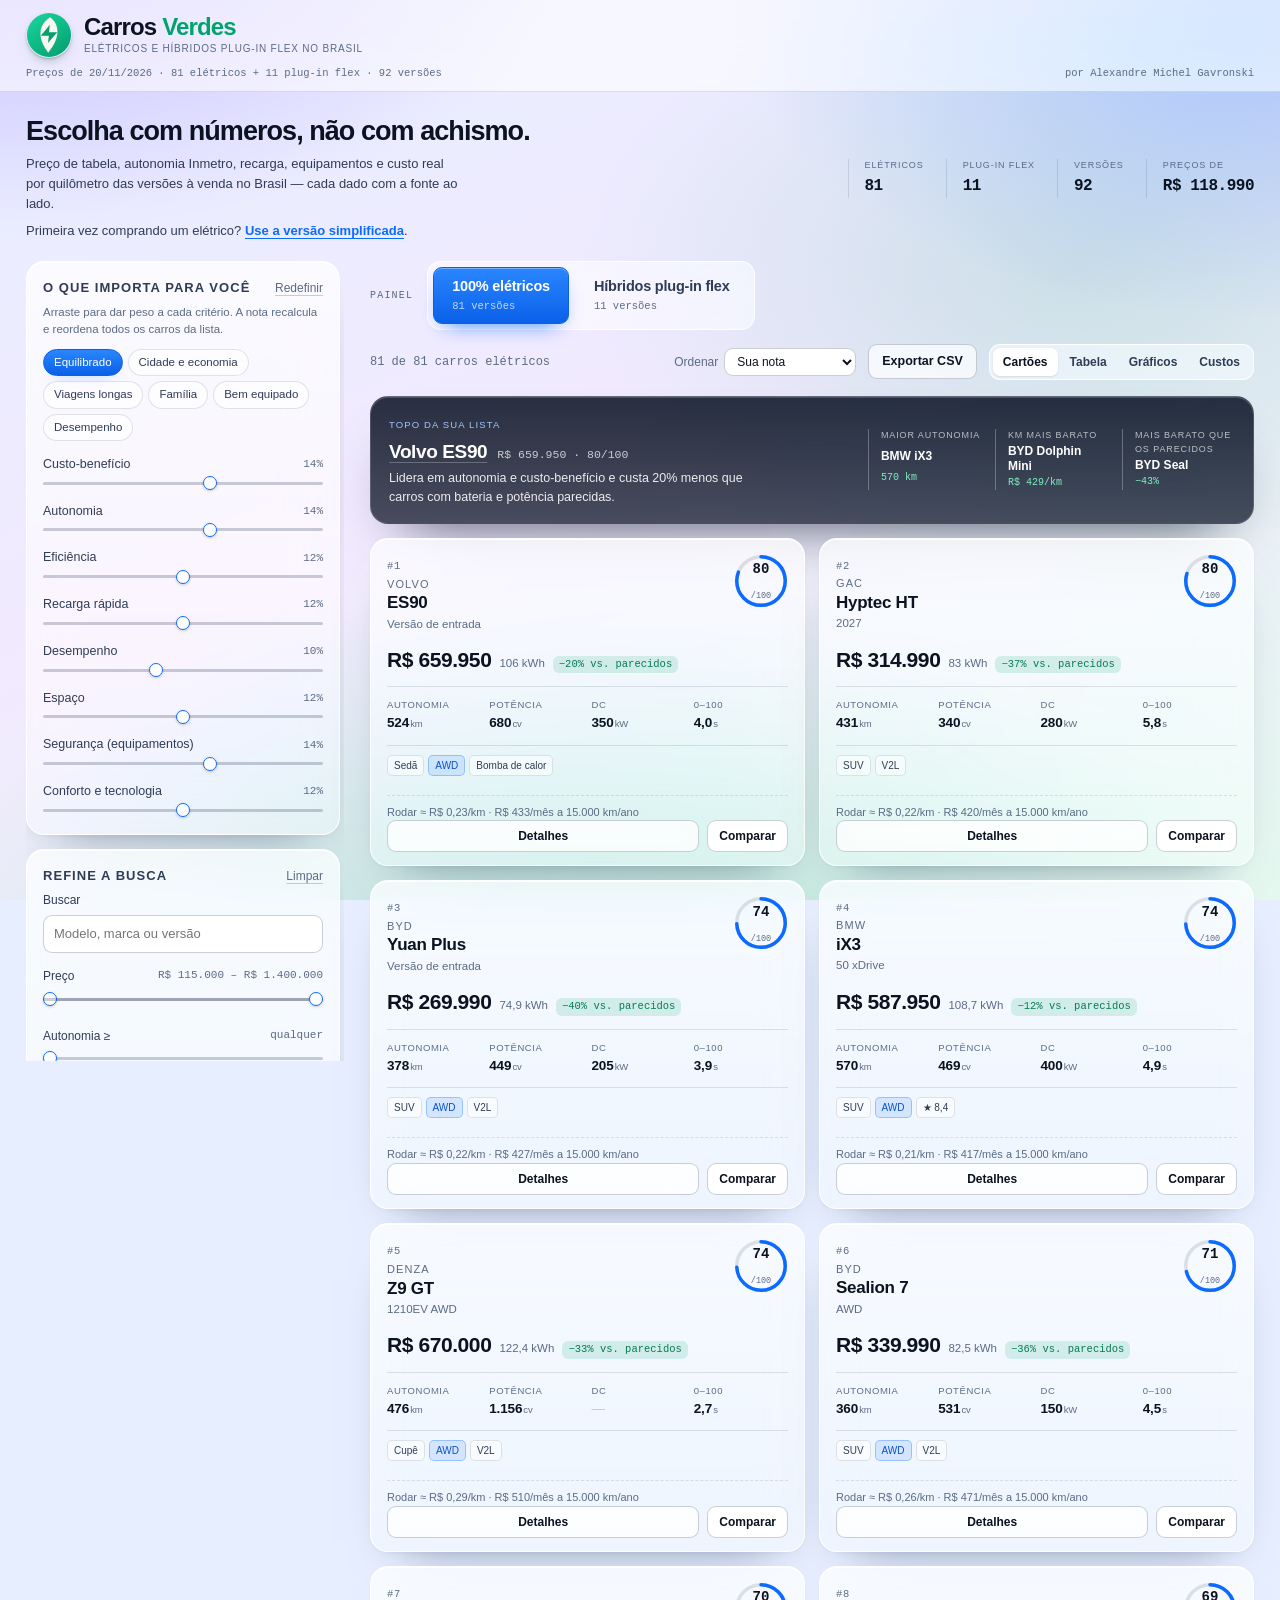
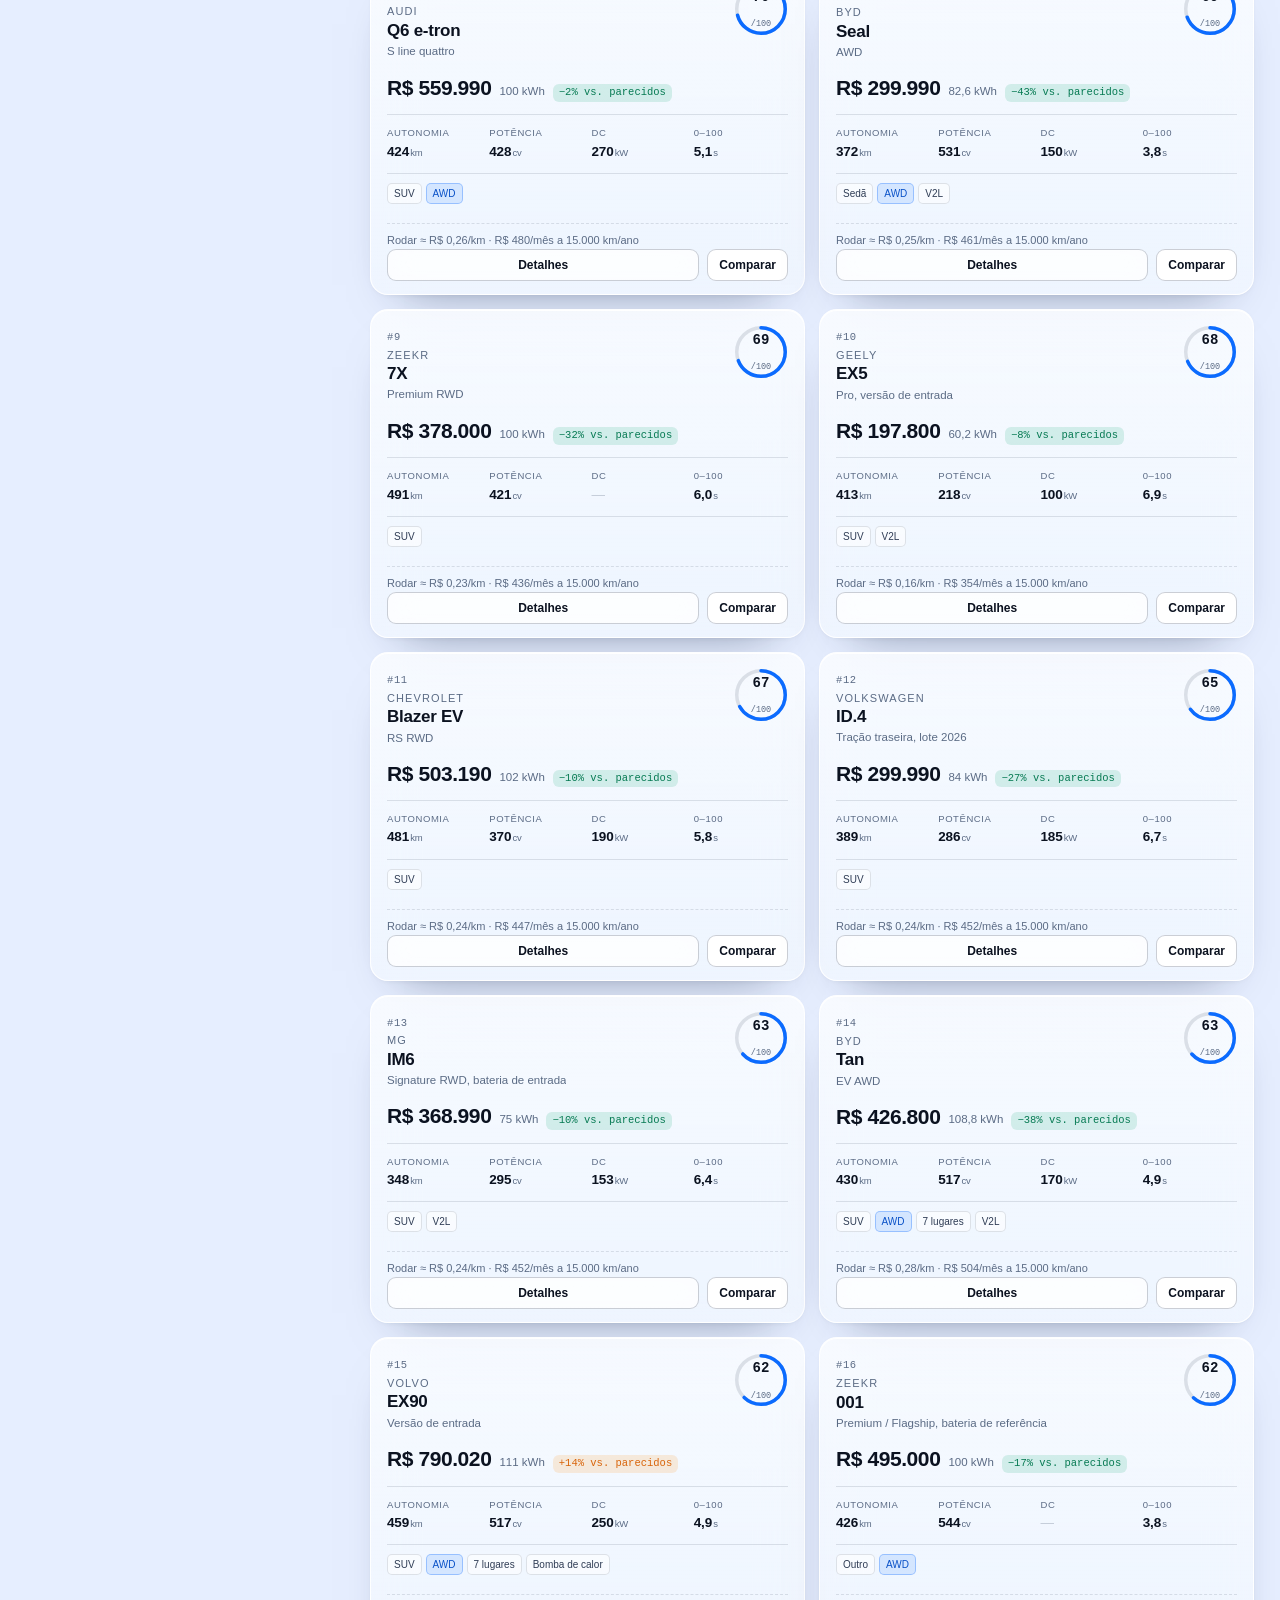
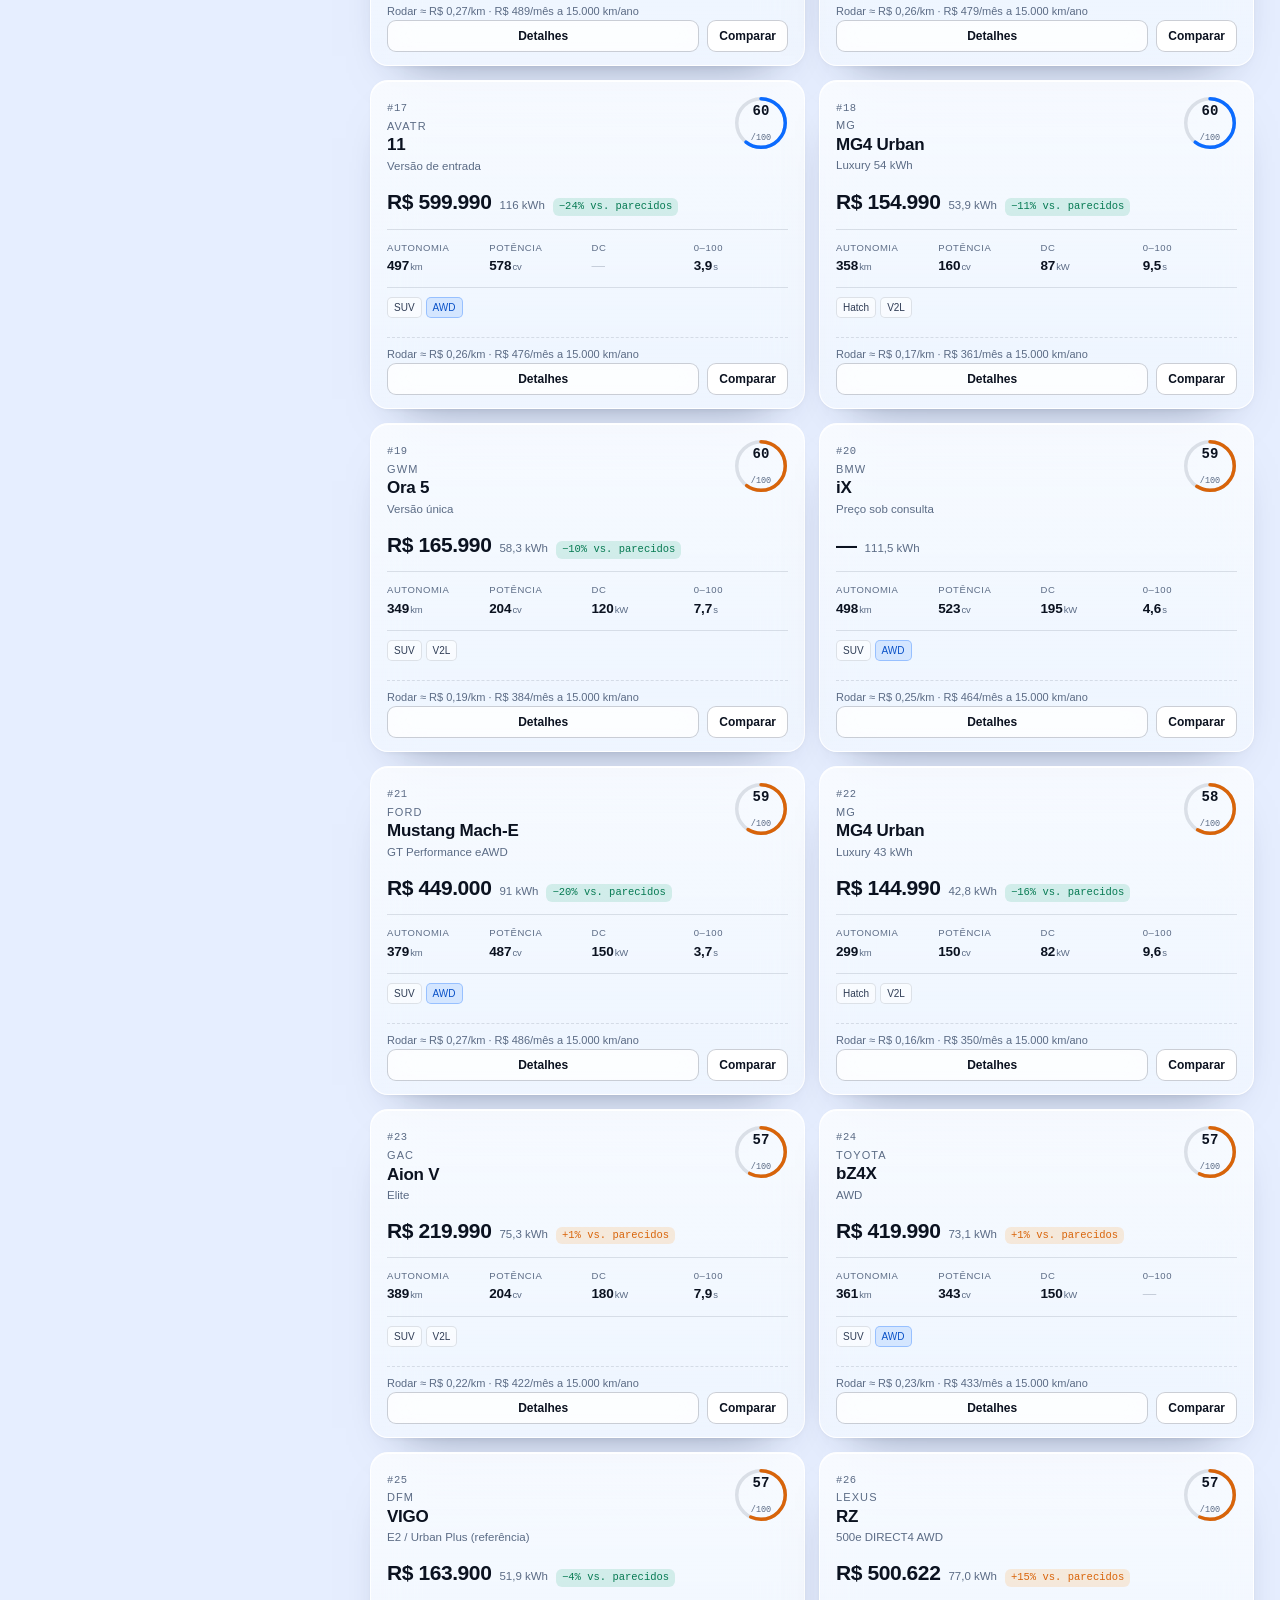
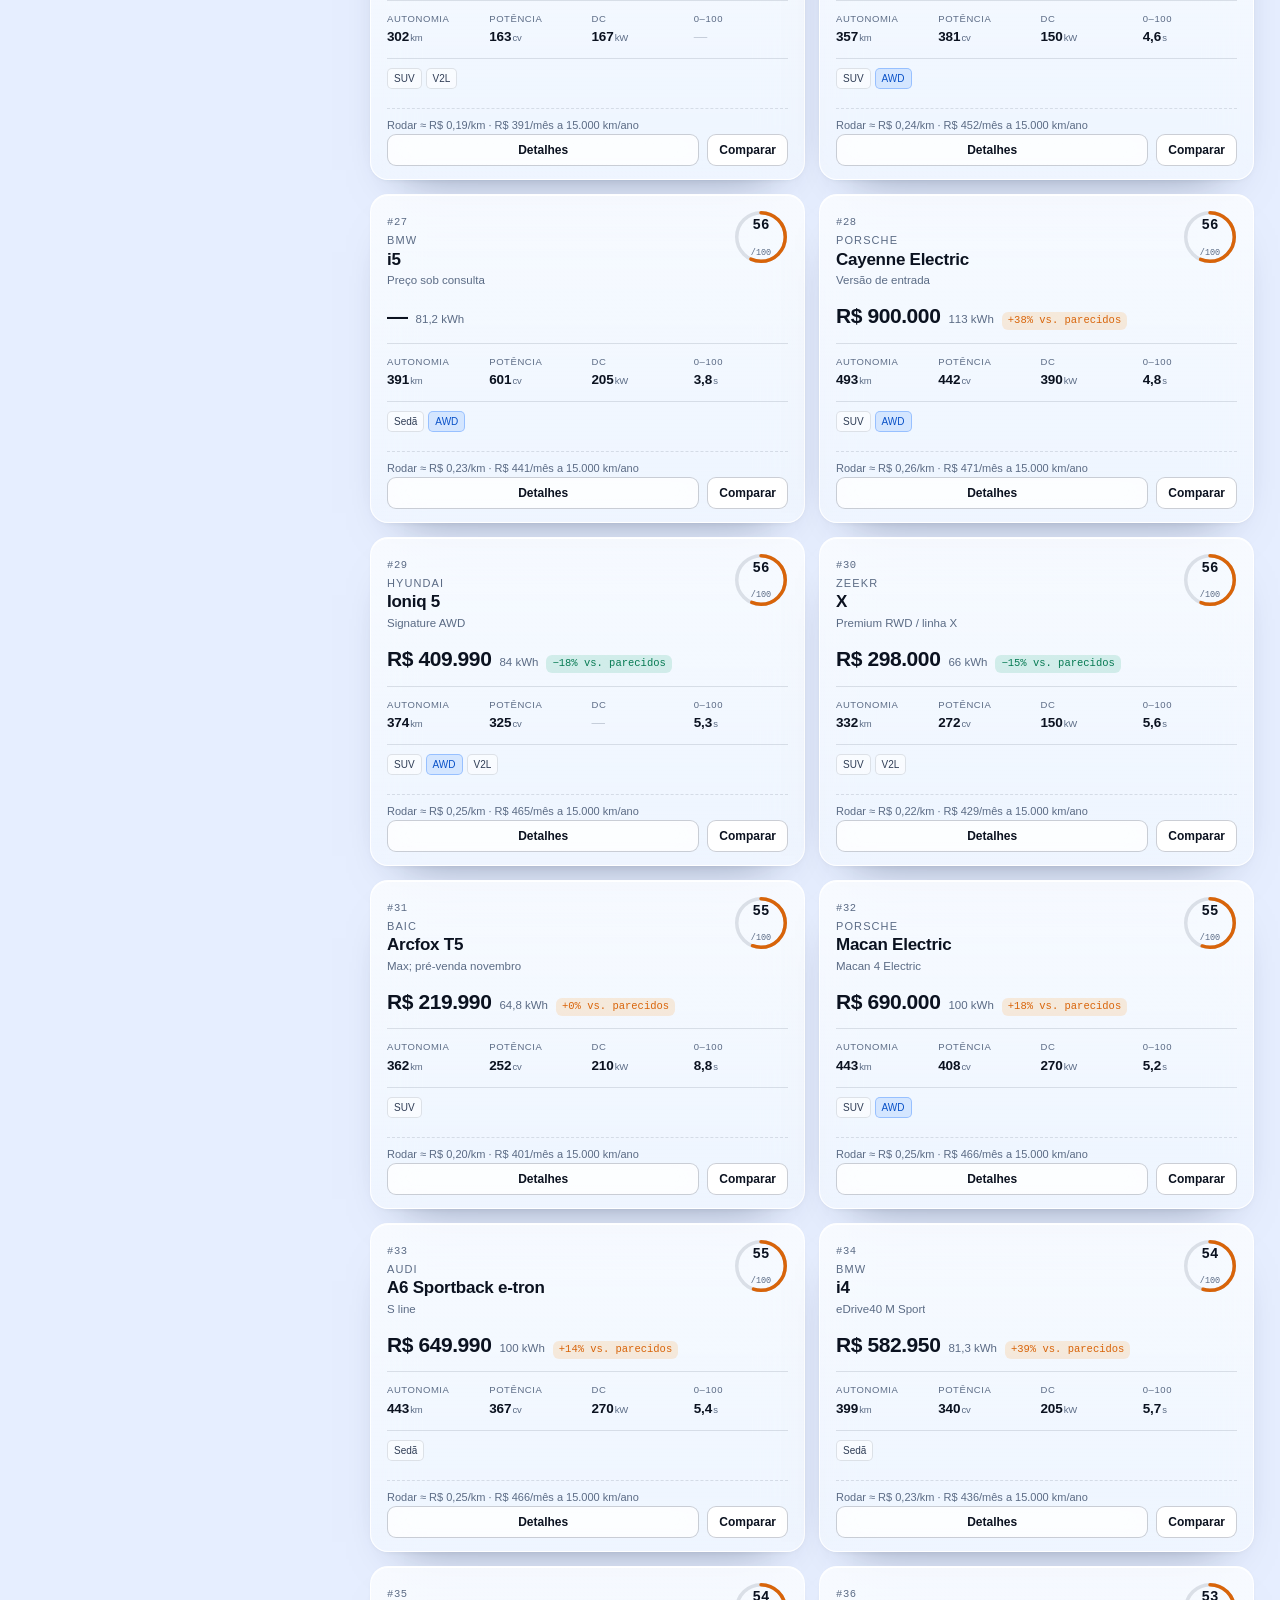
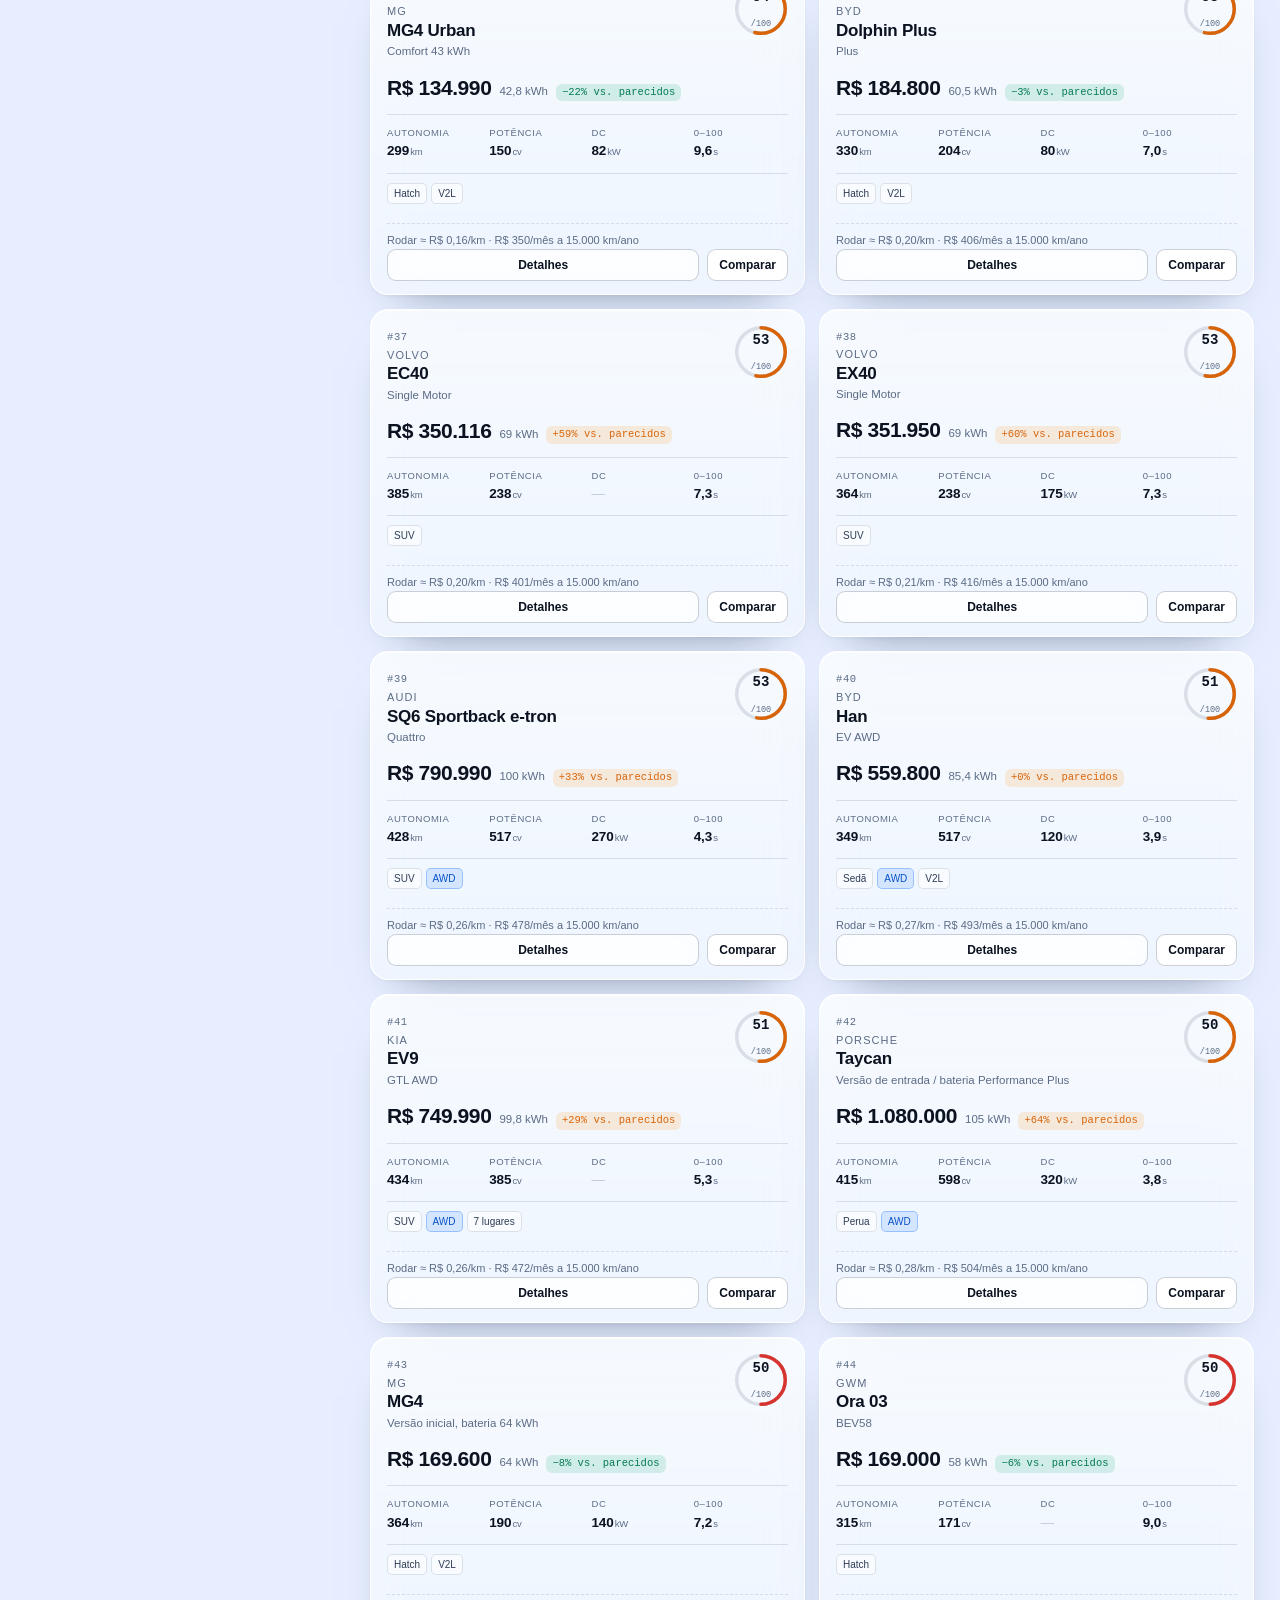
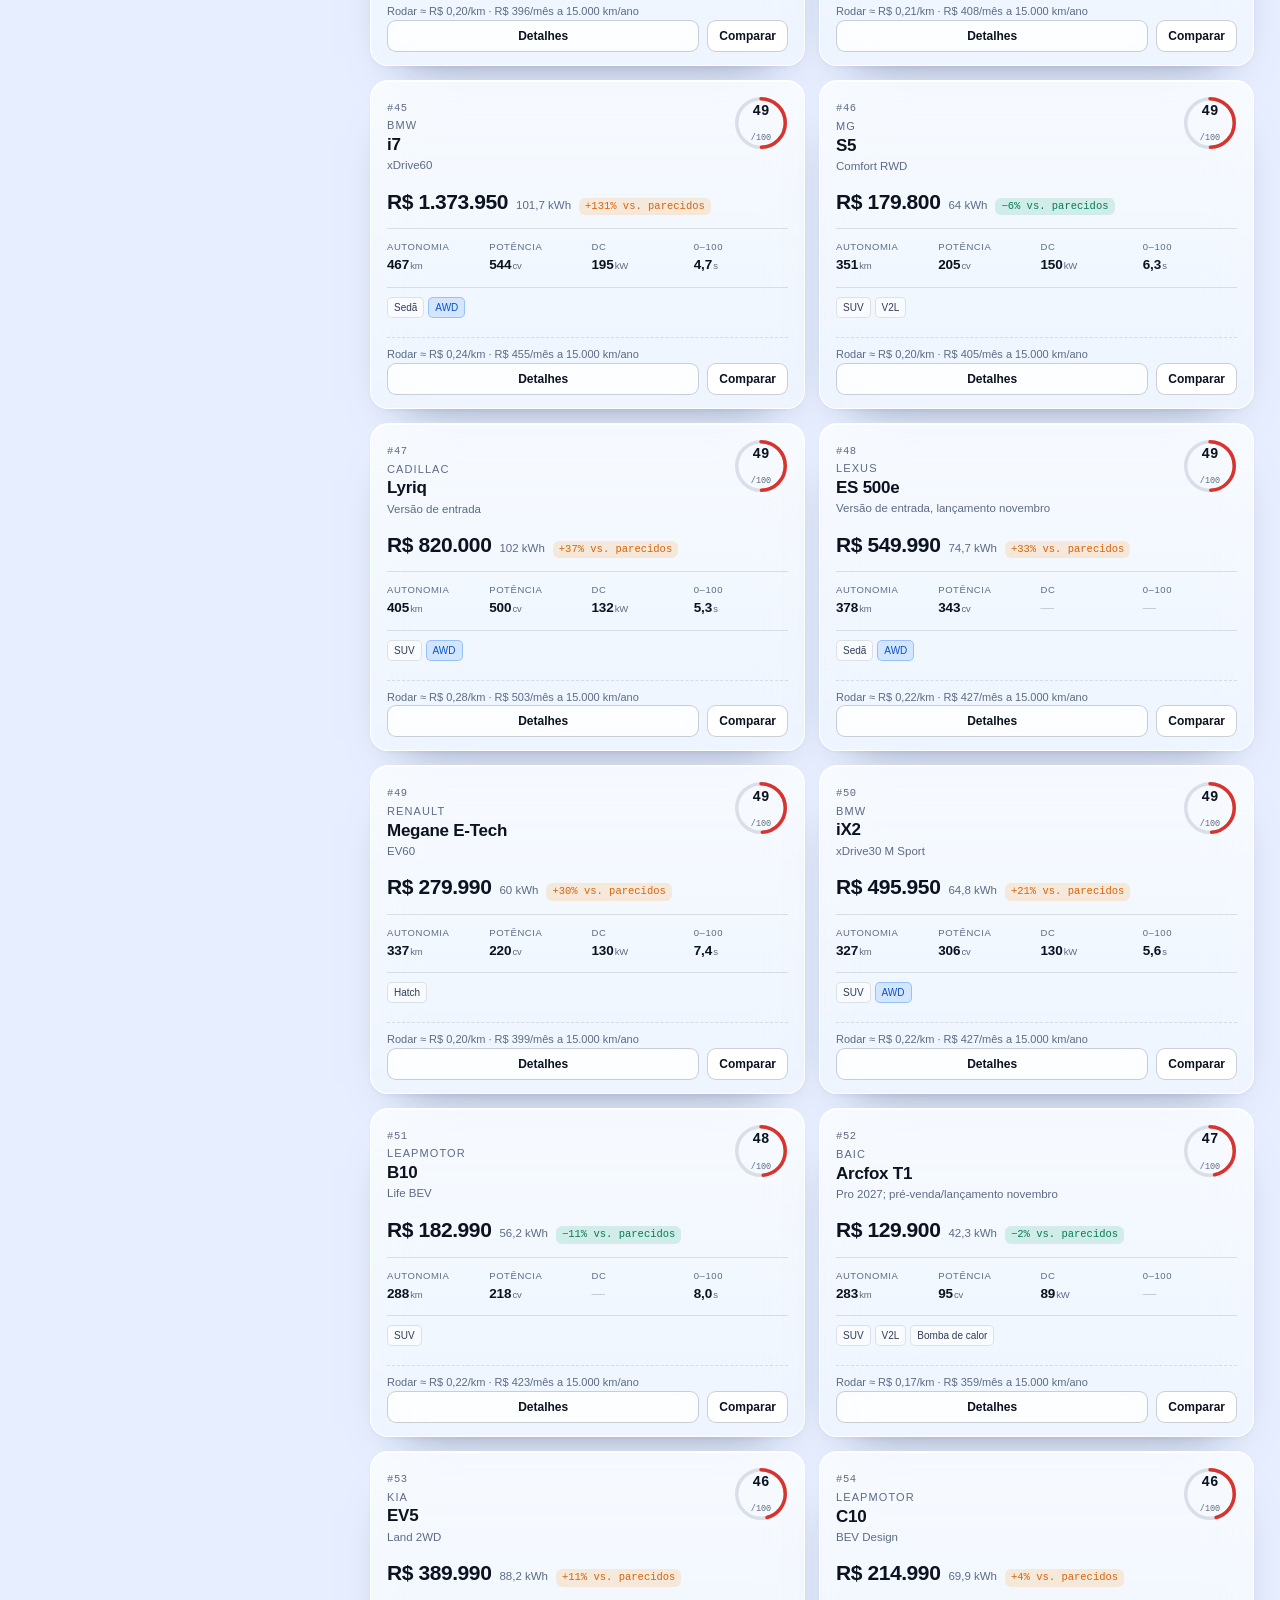
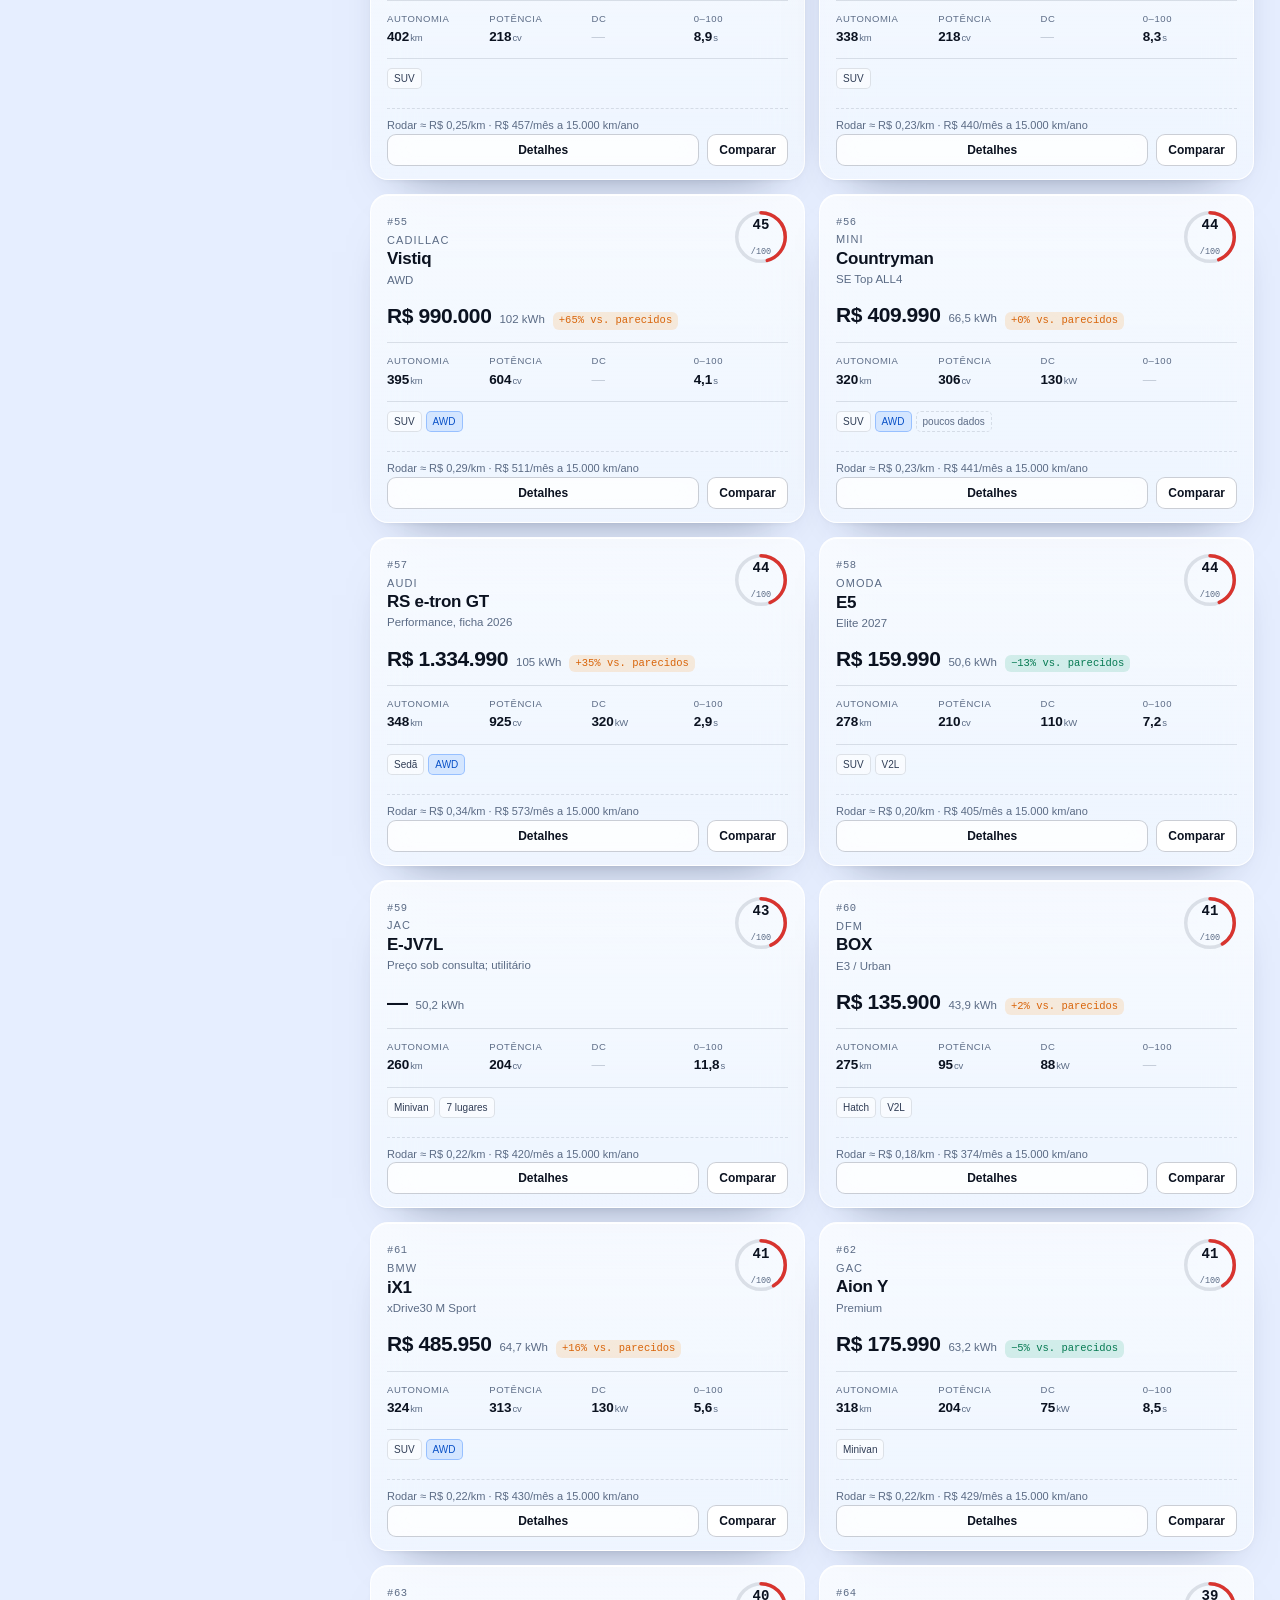
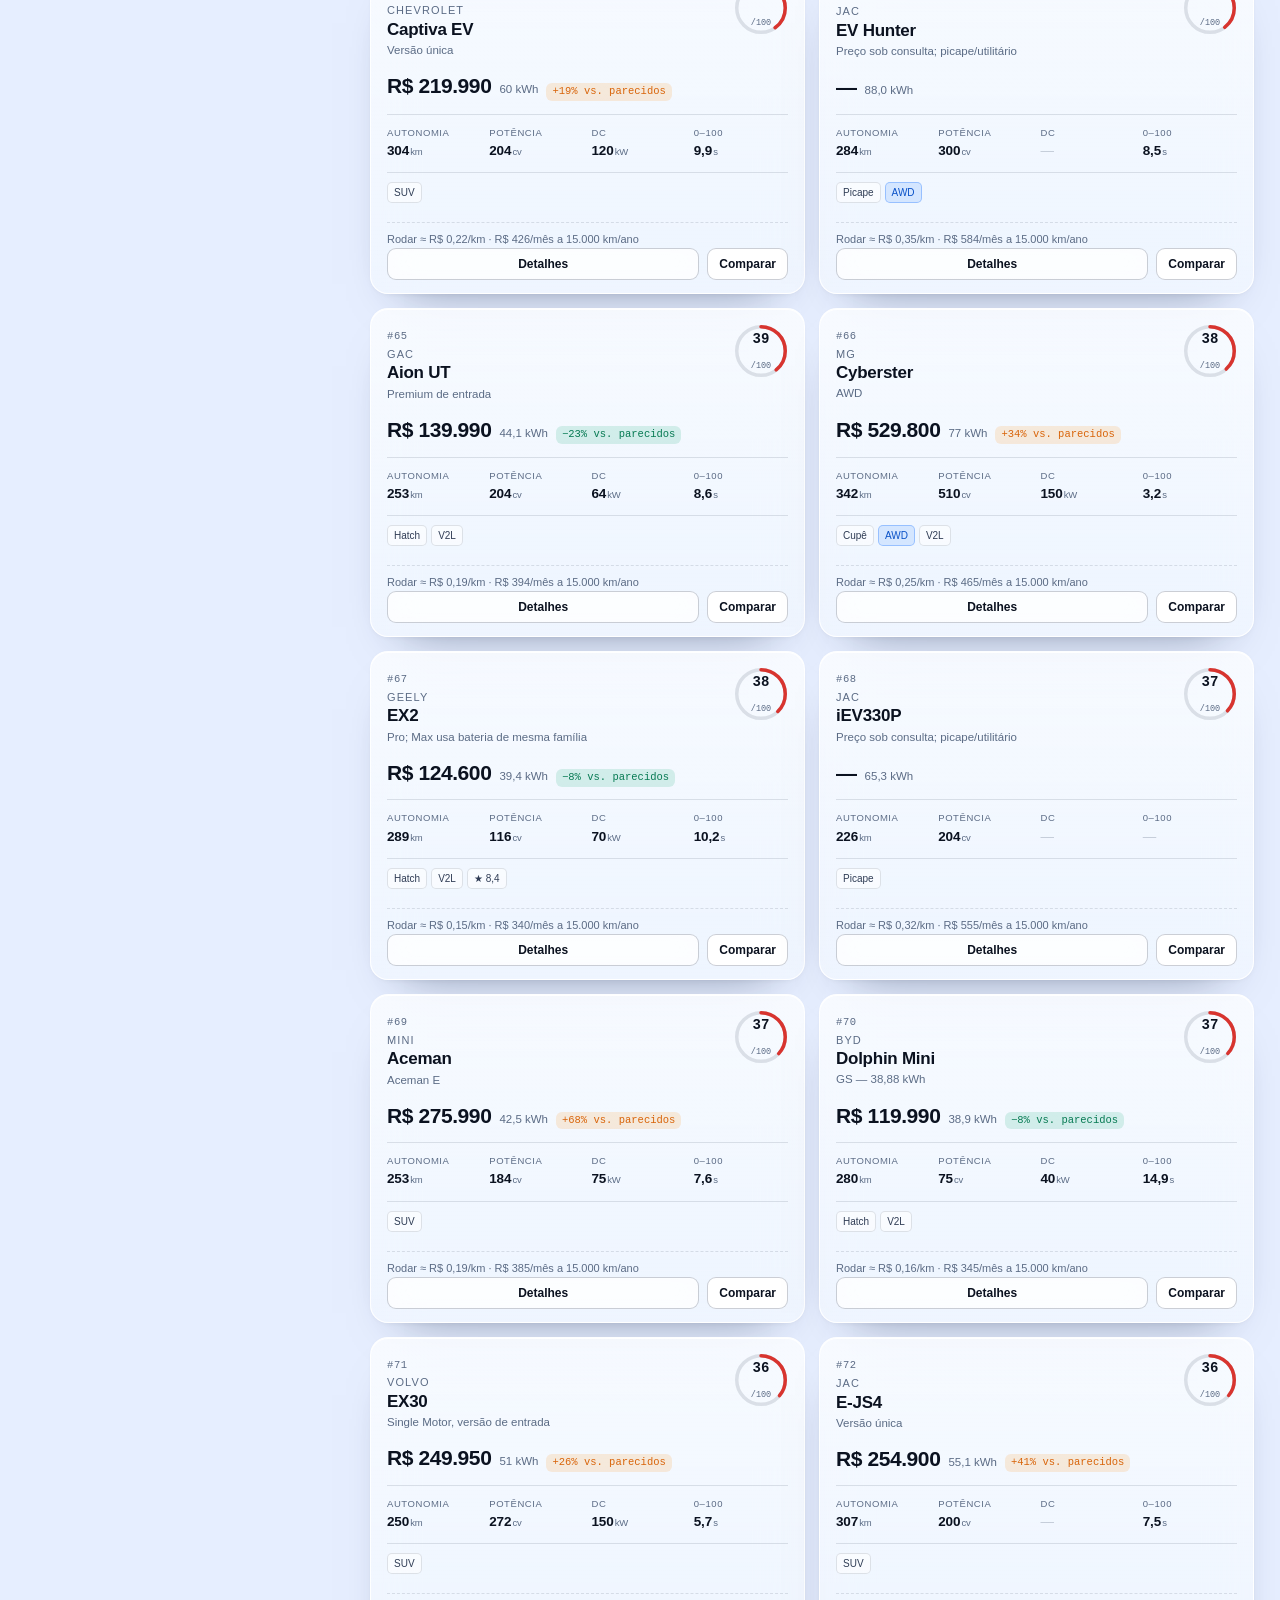
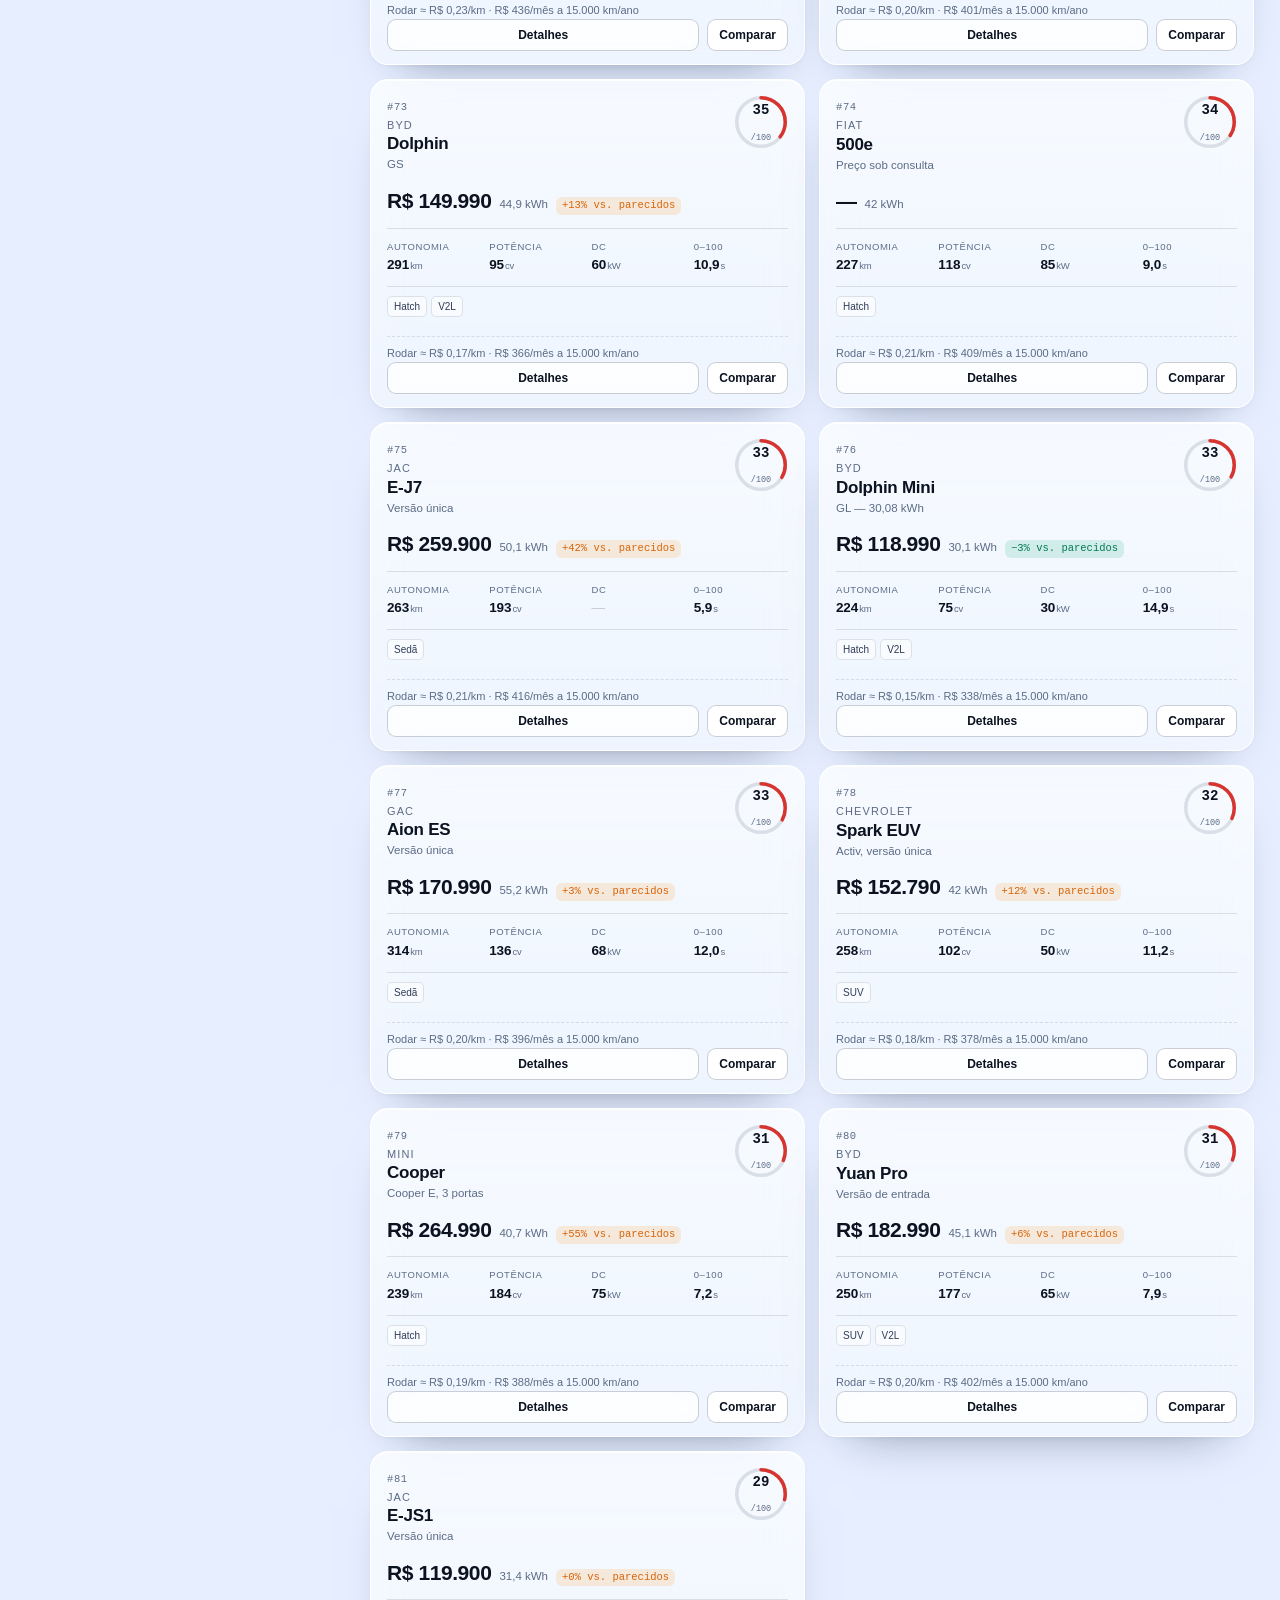
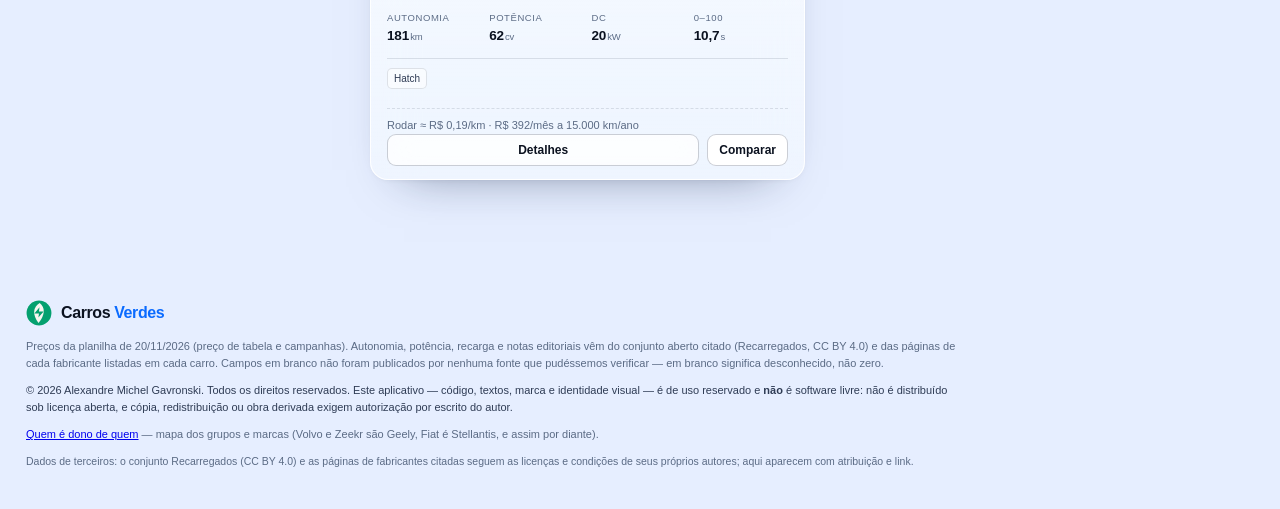
==== commit d50302da: "Adiciona as versões Luxury do MG4 Urban e comparação entre versões - data/extra_versions.json + data" ====
--- a/index.html
+++ b/index.html
@@ -15,7 +15,7 @@
 <meta property="og:site_name" content="Carros Verdes">
 <meta property="og:locale" content="pt_BR">
 <meta property="og:title" content="Carros Verdes — o comparador de elétricos e híbridos plug-in flex do Brasil">
-<meta property="og:description" content="90 versões com preço de tabela, autonomia, recarga, equipamentos e custo real por quilômetro — com a fonte de cada número.">
+<meta property="og:description" content="92 versões com preço de tabela, autonomia, recarga, equipamentos e custo real por quilômetro — com a fonte de cada número.">
 <meta property="og:url" content="https://alemigav.github.io/carros-verdes/">
 <meta property="og:image" content="https://alemigav.github.io/carros-verdes/assets/og-image.png">
 <meta property="og:image:width" content="1200">
@@ -23,7 +23,7 @@
 <meta property="og:image:alt" content="Carros Verdes — comparador de carros elétricos e híbridos plug-in flex do Brasil">
 <meta name="twitter:card" content="summary_large_image">
 <meta name="twitter:title" content="Carros Verdes — comparador de elétricos e híbridos plug-in flex do Brasil">
-<meta name="twitter:description" content="90 versões com preço, autonomia, recarga e custo por quilômetro — com a fonte de cada número.">
+<meta name="twitter:description" content="92 versões com preço, autonomia, recarga e custo por quilômetro — com a fonte de cada número.">
 <meta name="twitter:image" content="https://alemigav.github.io/carros-verdes/assets/og-image.png">
 
 <link rel="icon" href="favicon.svg" type="image/svg+xml">
--- a/styles.css
+++ b/styles.css
@@ -802,6 +802,33 @@
 .conf--alta i { background: var(--best); }
 .conf--media i { background: #c58b16; }
 .conf--baixa i { background: #b45a3c; }
+
+/* versões do mesmo modelo */
+
+.siblings { display: grid; gap: 10px; }
+
+.sibling {
+  display: flex; align-items: center; justify-content: space-between; gap: 14px;
+  padding: 12px 14px;
+  border: 1px solid var(--line);
+  border-radius: 12px;
+  background: rgba(255, 255, 255, .72);
+}
+.sibling__info { display: grid; gap: 2px; min-width: 0; }
+.sibling__info b { font-size: 14px; font-weight: 650; }
+.sibling__info span { font-family: var(--mono); font-size: 11px; color: var(--muted); }
+.sibling__info em {
+  font-style: normal; font-size: 11.5px; color: var(--accent-dark);
+  background: var(--accent-soft); border-radius: 6px; padding: 3px 7px; margin-top: 2px;
+  justify-self: start;
+}
+.sibling__actions { display: flex; gap: 8px; flex: none; }
+.sibling__actions .ghost-btn, .sibling__actions .pick { font-size: 12px; padding: 6px 10px; }
+
+@media (max-width: 620px) {
+  .sibling { flex-direction: column; align-items: stretch; }
+  .sibling__actions .ghost-btn, .sibling__actions .pick { flex: 1; }
+}
 
 /* compare */
 
